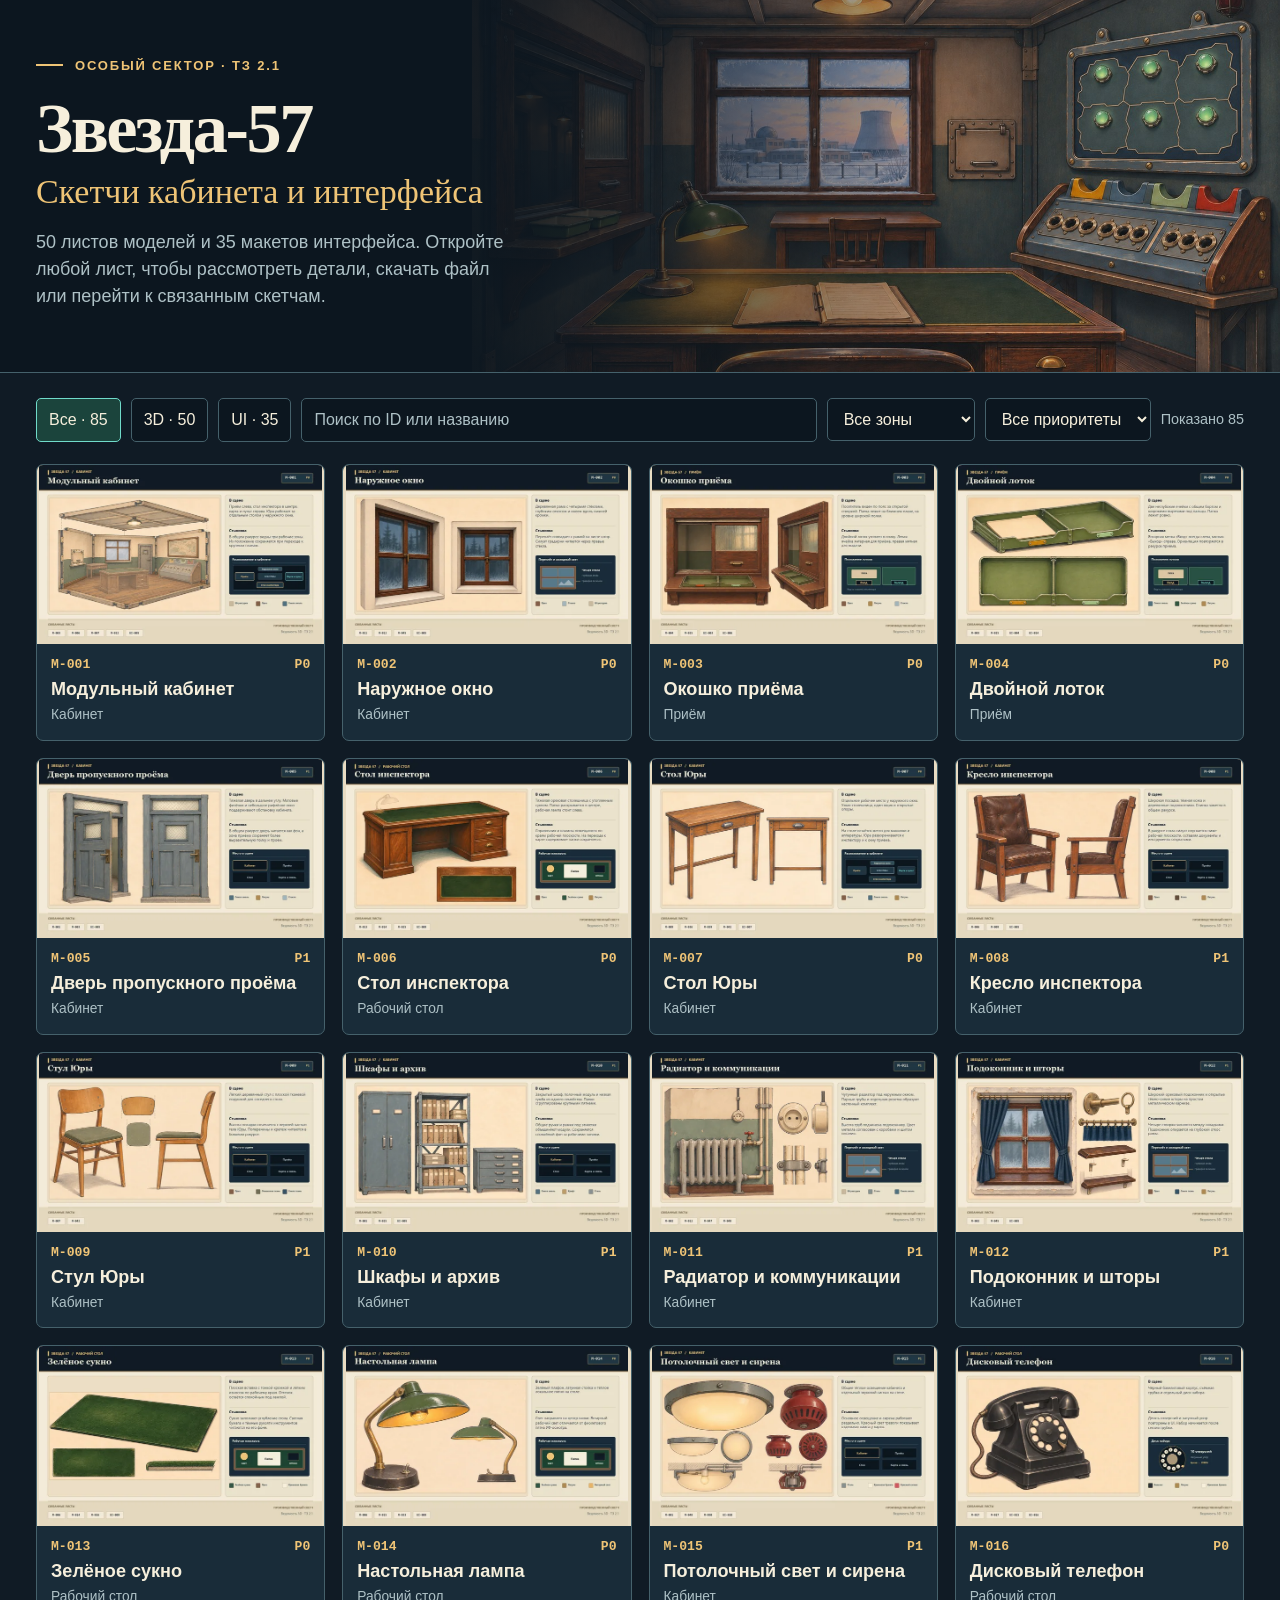
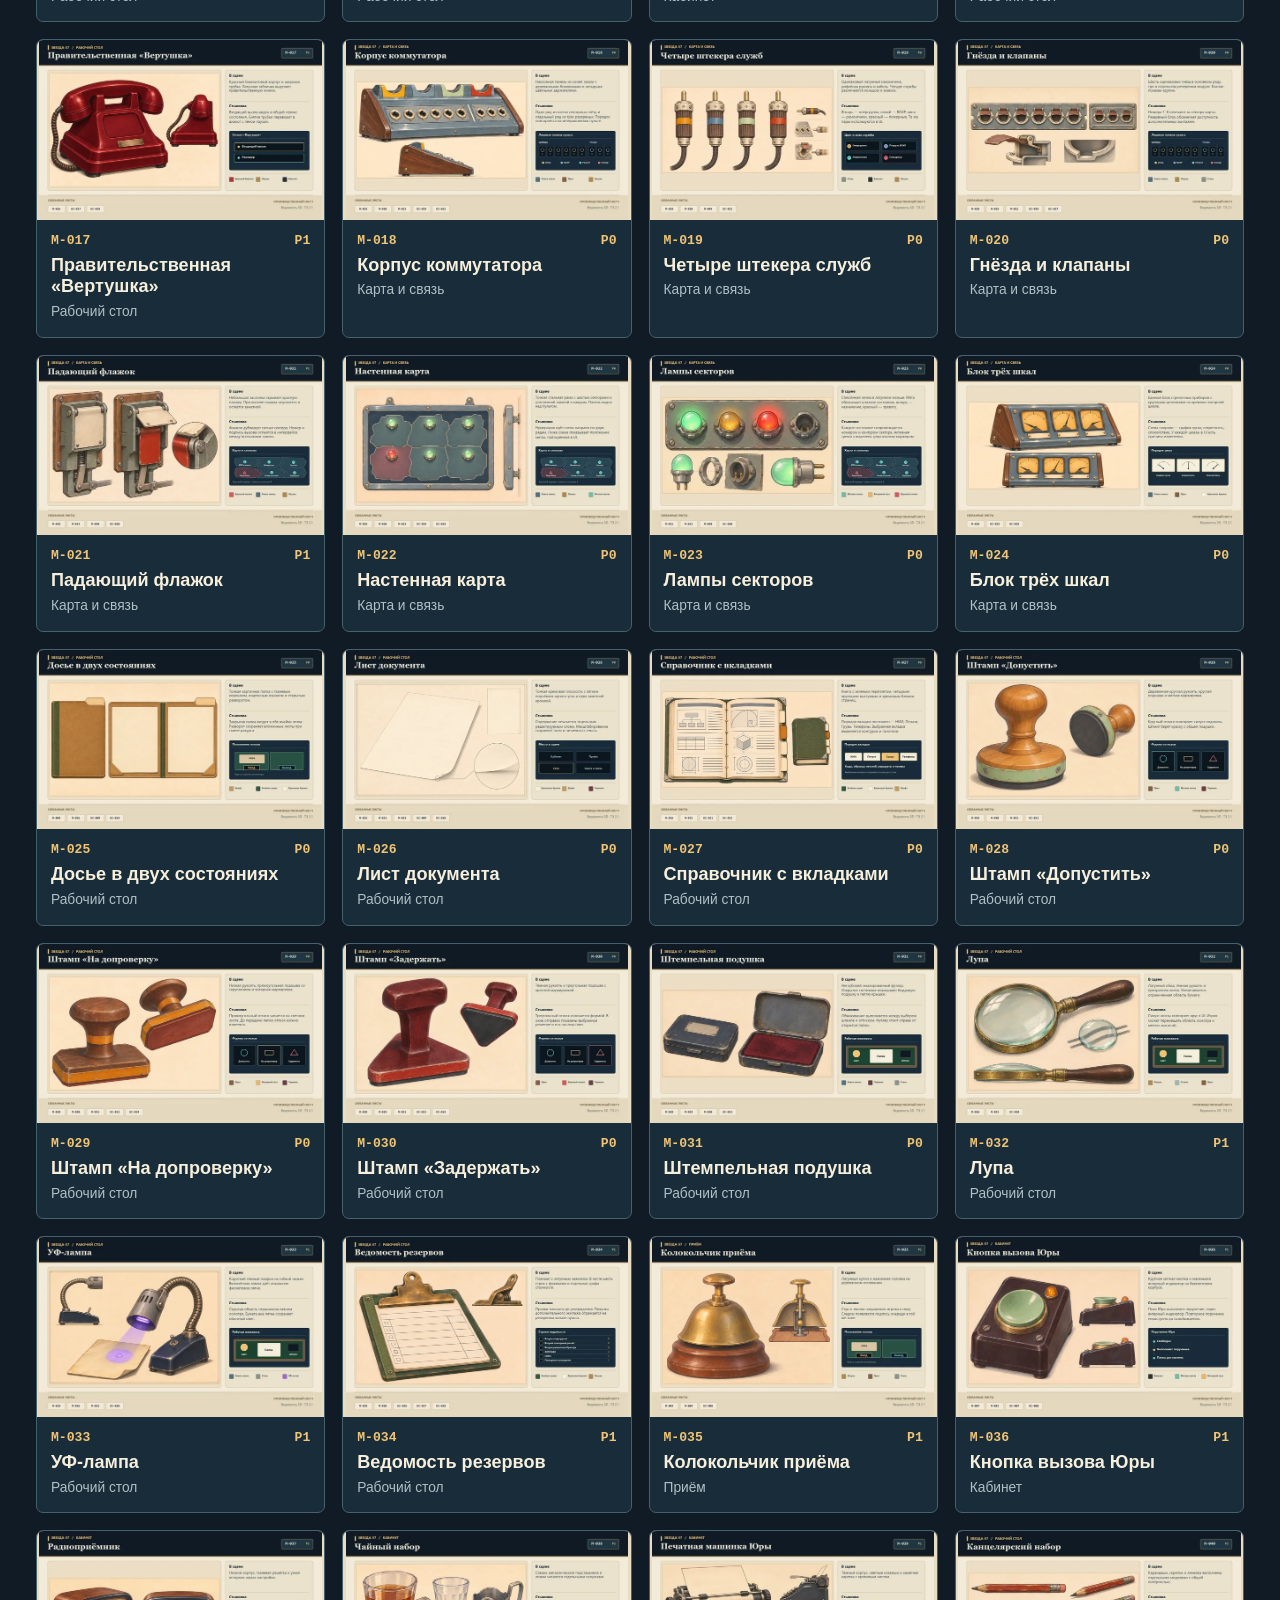
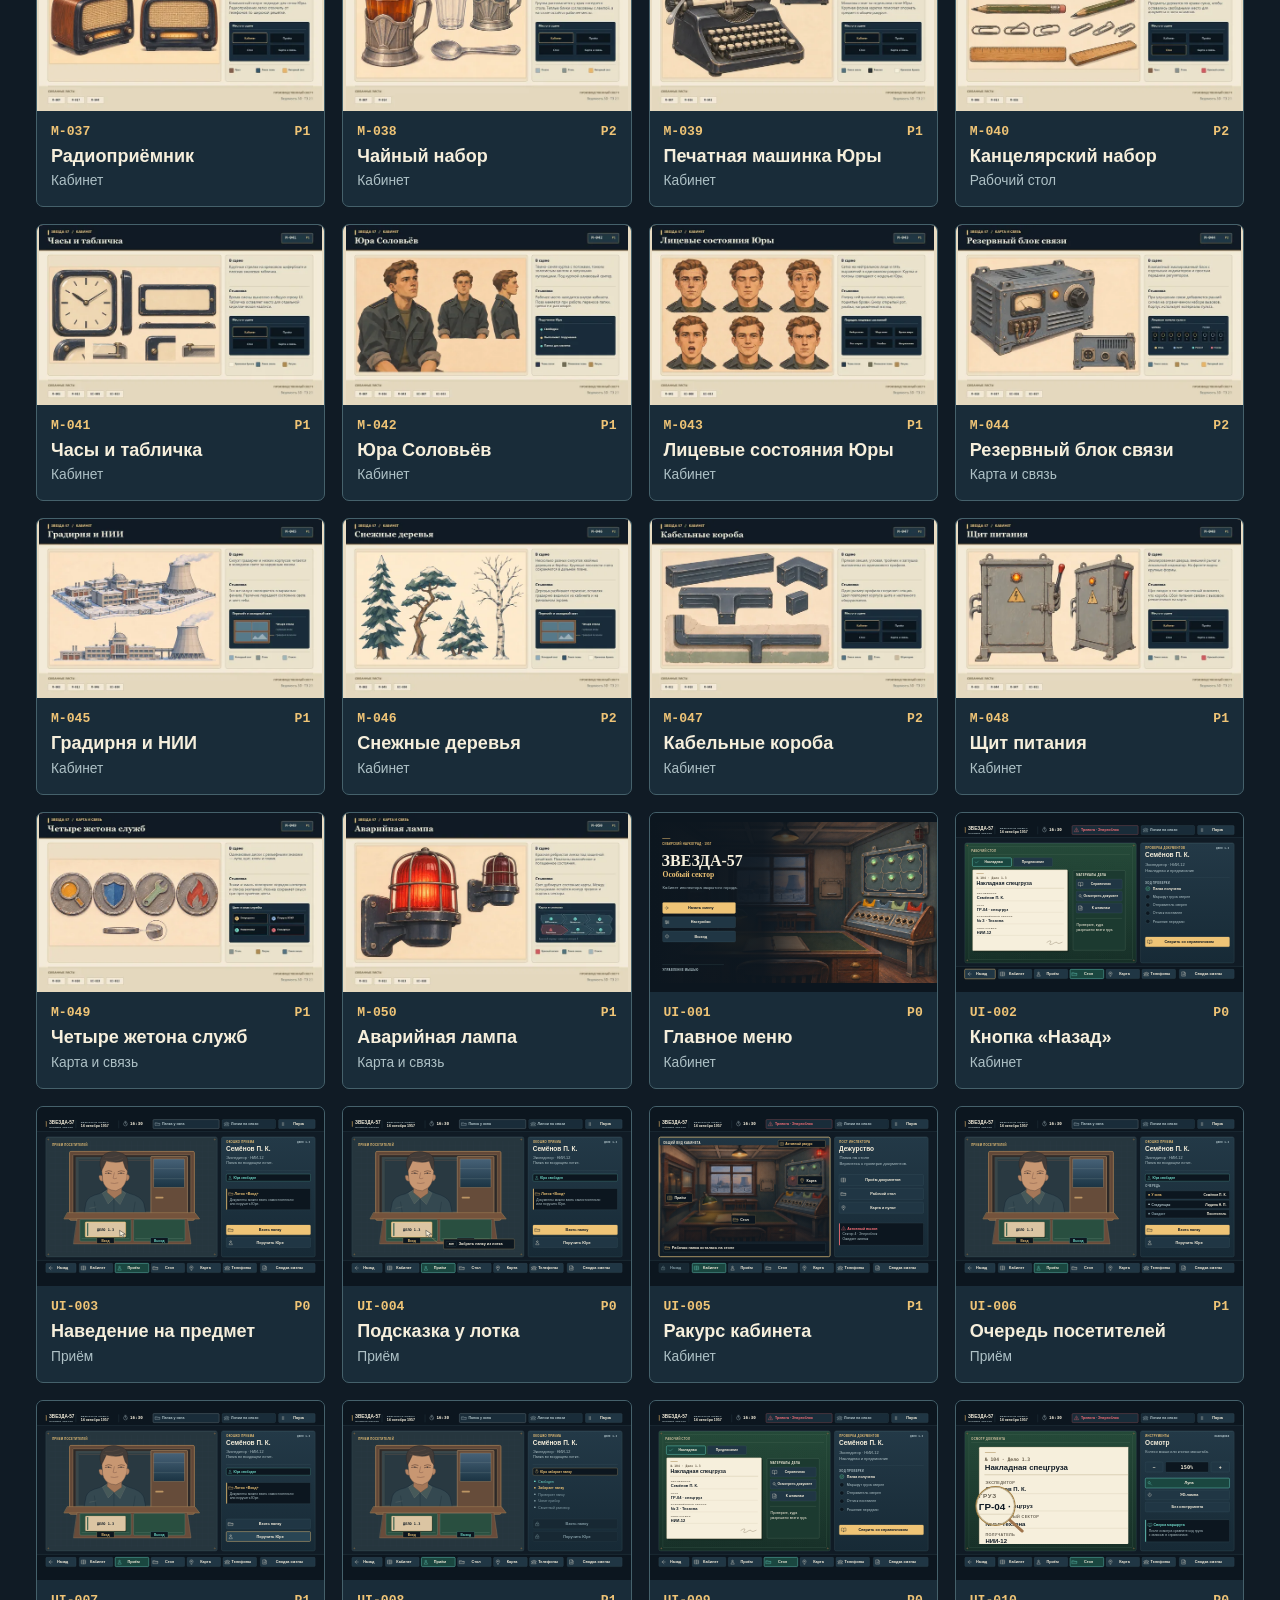
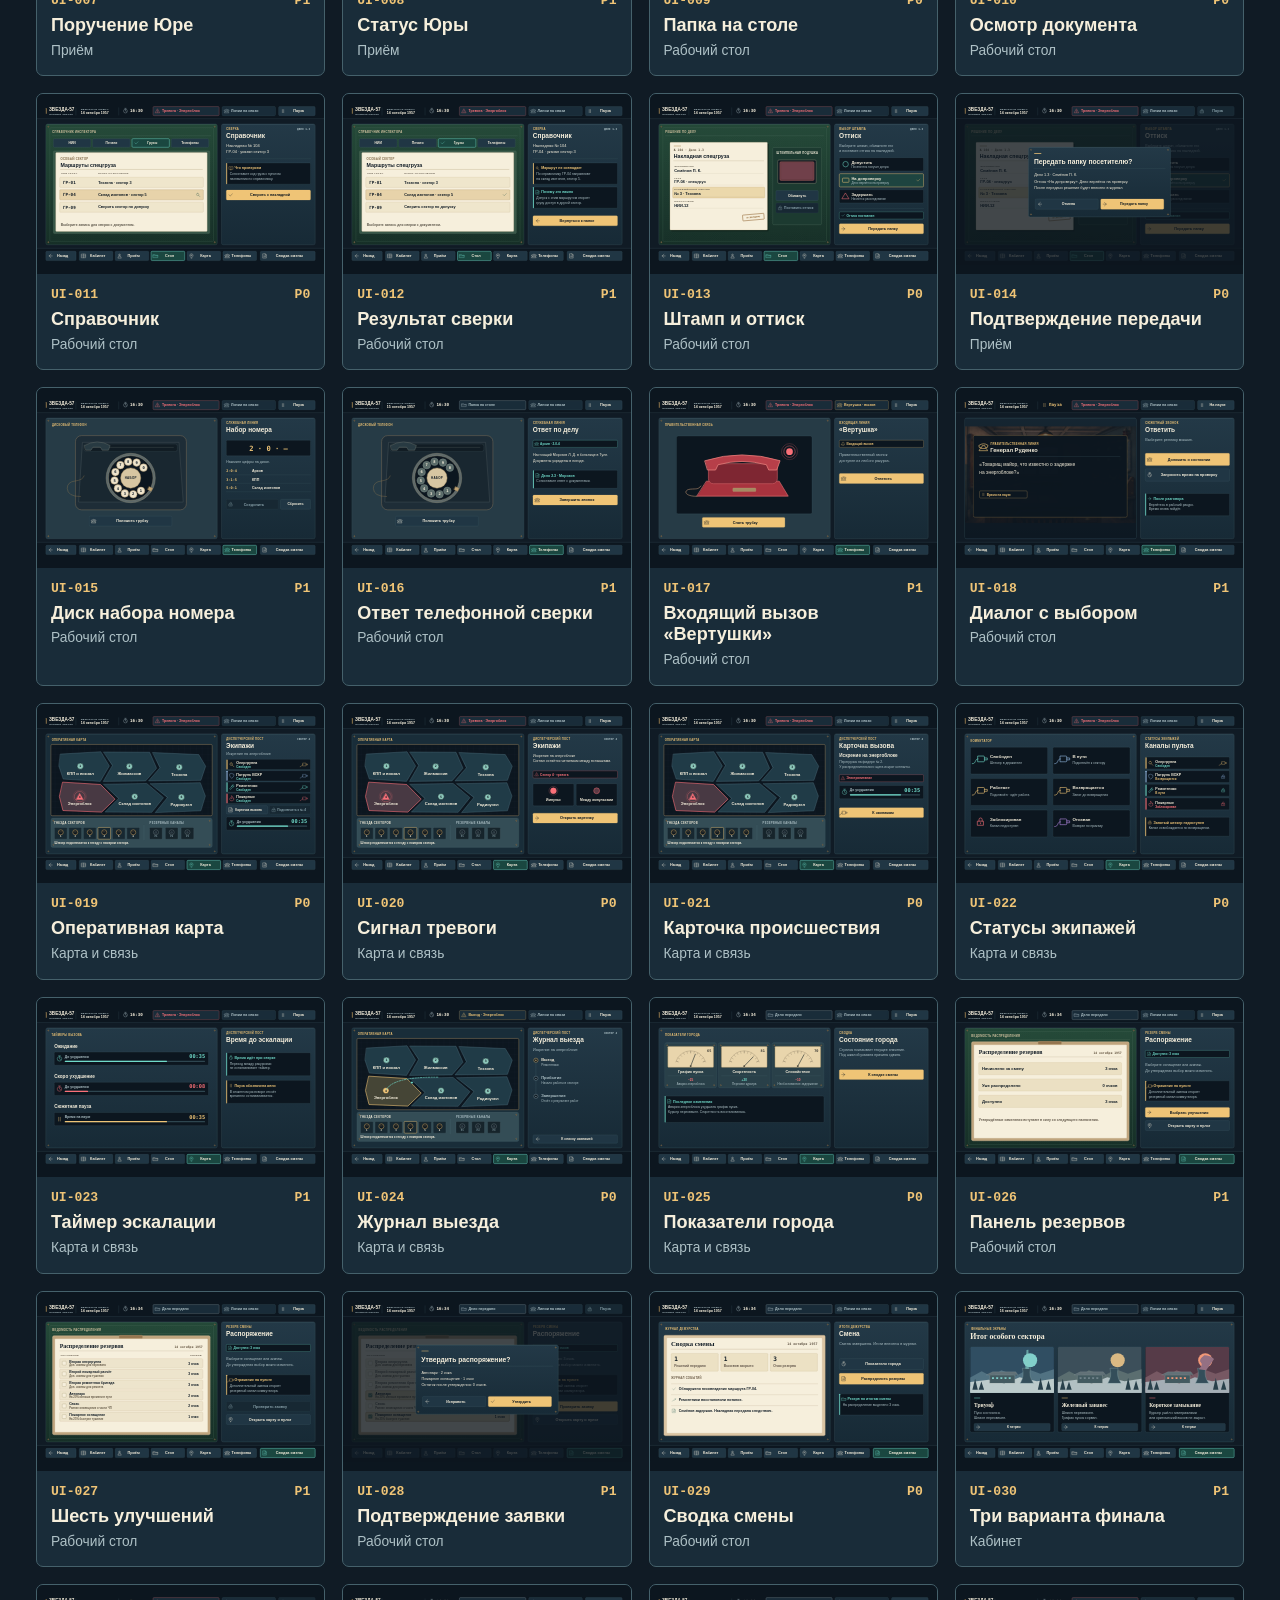
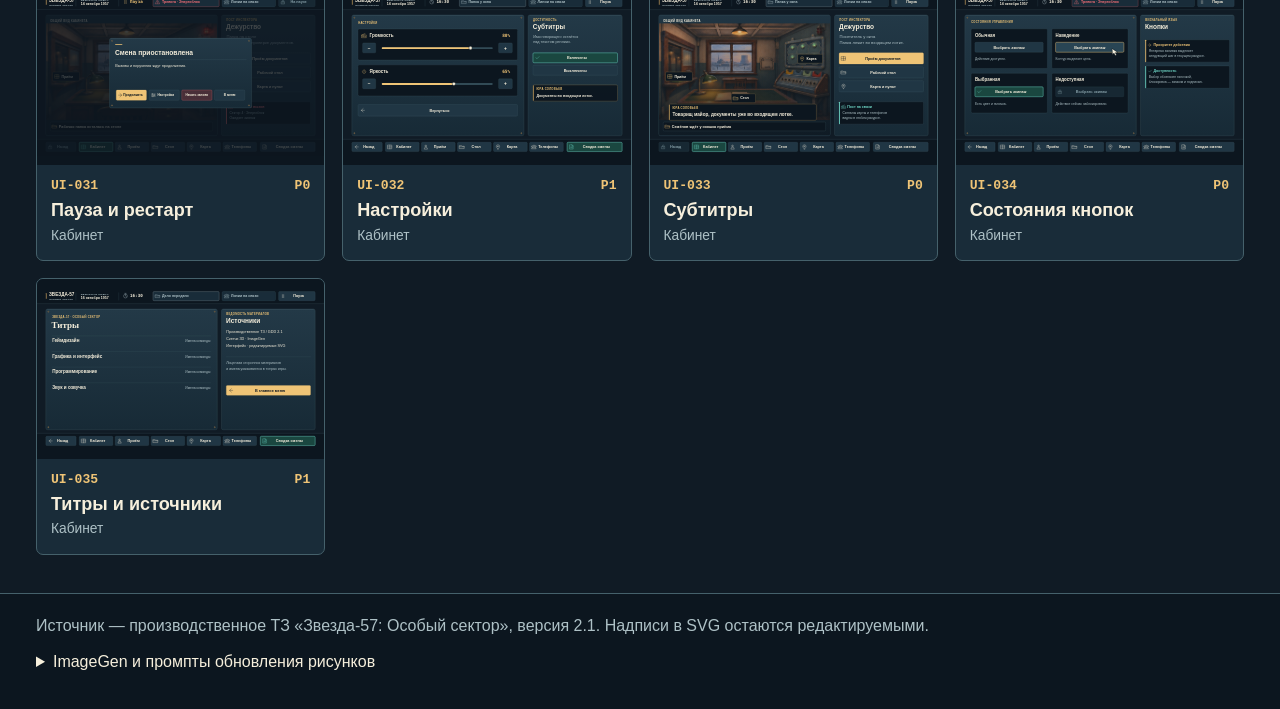
==== index.html @ 4571aae4 "123" ====
<!doctype html><html lang="ru"><head><meta charset="utf-8"><meta name="viewport" content="width=device-width, initial-scale=1">
<title>Звезда‑57 · Скетчи</title><style>
:root{color-scheme:dark;--bg:#101b25;--deep:#0c161f;--panel:#192c39;--raised:#203644;--edge:#45616b;--paper:#f6efdc;--gold:#efc476;--brass:#a88853;--muted:#aec1c6;--mint:#70dbca}
*{box-sizing:border-box}
body{margin:0;background:var(--bg);color:var(--paper);font:16px/1.5 "Segoe UI",Arial,sans-serif}
a{color:inherit} .shell{width:min(calc(100% - 72px),1456px);margin:auto}
.hero{position:relative;isolation:isolate;overflow:hidden;border-bottom:1px solid var(--edge);background:var(--deep)}
.hero::before{content:"";position:absolute;inset:0;z-index:-2;background:url("assets/cabinet.jpg") no-repeat right 48%/auto max(118%,455px)}
.hero::after{content:"";position:absolute;inset:0;z-index:-1;background:linear-gradient(90deg,#0c161f 7%,#0c161f 29%,#0c161fe6 42%,#0c161f32 77%,#0c161f22)}
.hero .shell{padding:56px 0 62px}
.eyebrow{color:var(--gold);font-weight:750;letter-spacing:.14em;text-transform:uppercase;font-size:13px;margin:0 0 16px}
.eyebrow::before{content:"";display:inline-block;background:var(--gold);width:27px;height:2px;vertical-align:middle;margin:0 12px 3px 0}
h1{margin:0;font:700 clamp(38px,5.5vw,74px)/1.03 Georgia,serif;letter-spacing:-.035em}
.subtitle{font-size:clamp(22px,3vw,34px);line-height:1.2;margin:8px 0 16px;color:var(--gold);font-family:Georgia,serif}
.lead{max-width:470px;margin:0;color:var(--muted);font-size:18px}
main{padding:25px 0 38px}
.toolbar{display:flex;gap:10px;align-items:center;flex-wrap:wrap;padding:0 0 22px}
.toolbar button, .toolbar select, .toolbar input,.btn{border:1px solid var(--edge);border-radius:5px;background:var(--deep);color:var(--paper);font:inherit;padding:9px 12px;min-height:43px}
.toolbar button,.btn{cursor:pointer;white-space:nowrap} .toolbar button[aria-pressed="true"]{background:#1b443c;border-color:var(--mint);color:var(--paper)}
.toolbar input{flex:1;min-width:min(100%,206px)} .toolbar input::placeholder{color:var(--muted)}
#count{margin-left:auto;color:var(--muted);font-size:.9rem;white-space:nowrap}
button:focus-visible,input:focus-visible,select:focus-visible,a:focus-visible,summary:focus-visible{outline:2px solid var(--gold);outline-offset:3px}
.grid{display:grid;grid-template-columns:repeat(auto-fill,minmax(min(100%,288px),1fr));gap:17px}
.card{background:var(--panel);border:1px solid var(--edge);border-radius:7px;overflow:hidden;min-width:0}
.card[hidden]{display:none}
.preview{display:block;background:#e8dcc3;overflow:hidden}
.card[data-kind="ui"] .preview{background:var(--deep)}
.preview img{display:block;width:100%;height:auto;aspect-ratio:1.6;object-fit:contain;transition:filter .16s ease}
.preview:hover img{filter:brightness(1.08)} .preview:focus-visible{outline-offset:-4px}
.caption{padding:13px 14px 14px} .meta{display:flex;justify-content:space-between;color:var(--gold);font:700 .82rem Consolas,monospace}
h2{margin:7px 0 4px;line-height:1.2;font-size:1.13rem} .caption p{margin:0;color:var(--muted);font-size:.86rem}
#empty{color:var(--muted);padding:25px 0}
dialog{max-width:min(94vw,1500px);width:max-content;max-height:94vh;background:var(--deep);color:var(--paper);border:1px solid var(--edge);border-radius:9px;padding:0;overflow:auto}
dialog::backdrop{background:#070d14dd}
.dialog-head{display:flex;justify-content:space-between;align-items:center;gap:18px;padding:11px 16px;border-bottom:1px solid var(--edge)}
#dlg-title{margin:0}
.dialog-body{display:grid;grid-template-columns:minmax(0,1fr) minmax(225px,302px);gap:19px;padding:16px}
.dialog-body img{display:block;width:auto;max-width:100%;max-height:76vh;object-fit:contain;border:1px solid var(--edge);border-radius:4px;background:var(--panel)}
.dialog-body h3{margin:18px 0 4px;color:var(--gold);font-size:1rem}.dialog-body h3:first-child{margin-top:0}
.dialog-body p{color:var(--muted);margin:0 0 11px}.related{display:flex;flex-wrap:wrap;gap:8px}
.related a{padding:4px 7px;border:1px solid var(--edge);border-radius:4px;text-decoration:none;font-family:Consolas,monospace}
.download{display:inline-block;color:var(--gold);margin-top:18px;font-weight:650}
footer{border-top:1px solid var(--edge);background:var(--deep);padding:20px 0 35px;color:var(--muted)}
footer p{margin:0 0 12px} details{max-width:1050px} summary{color:var(--paper);cursor:pointer} details li{margin:15px 0}
@media(max-width:790px){.shell{width:calc(100% - 32px)}.hero .shell{padding:39px 0 46px}.hero::after{background:linear-gradient(90deg,#0c161f 15%,#0c161fca 55%,#0c161f70)}
.dialog-body{grid-template-columns:1fr}.dialog-body img{max-height:62vh}}
@media(prefers-reduced-motion:reduce){.preview img{transition:none}}
</style></head><body>
<header class="hero"><div class="shell">
<p class="eyebrow">Особый сектор · ТЗ 2.1</p><h1>Звезда‑57</h1>
<p class="subtitle">Скетчи кабинета и интерфейса</p>
<p class="lead">50 листов моделей и 35 макетов интерфейса. Откройте любой лист, чтобы рассмотреть детали, скачать файл или перейти к связанным скетчам.</p>
</div></header>
<main class="shell"><div class="toolbar">
<button data-kind="all" aria-pressed="true">Все · 85</button><button data-kind="model" aria-pressed="false">3D · 50</button><button data-kind="ui" aria-pressed="false">UI · 35</button>
<input id="query" type="search" placeholder="Поиск по ID или названию" aria-label="Поиск по ID или названию">
<select id="zone" aria-label="Рабочая зона"><option value="">Все зоны</option><option value="room">Кабинет</option><option value="intake">Приём</option><option value="desk">Рабочий стол</option><option value="map">Карта и связь</option></select>
<select id="priority" aria-label="Приоритет"><option value="">Все приоритеты</option><option>P0</option><option>P1</option><option>P2</option></select>
<span id="count" role="status"></span></div>
<div class="grid"><article class="card" data-kind="model" data-zone="room" data-priority="P0" data-search="M-001 Модульный кабинет Комната: стены/пол/потолок"><a class="preview" href="3D/M-001.png" data-open="M-001" aria-label="Открыть M-001 Модульный кабинет"><img src="assets/previews/M-001.webp" alt="Модульный кабинет" width="450" height="285" loading="eager" decoding="async"></a><div class="caption"><div class="meta"><span>M-001</span><span>P0</span></div><h2>Модульный кабинет</h2><p>Кабинет</p></div></article><article class="card" data-kind="model" data-zone="room" data-priority="P0" data-search="M-002 Наружное окно Оконная рама + стекло + откос"><a class="preview" href="3D/M-002.png" data-open="M-002" aria-label="Открыть M-002 Наружное окно"><img src="assets/previews/M-002.webp" alt="Наружное окно" width="450" height="285" loading="eager" decoding="async"></a><div class="caption"><div class="meta"><span>M-002</span><span>P0</span></div><h2>Наружное окно</h2><p>Кабинет</p></div></article><article class="card" data-kind="model" data-zone="intake" data-priority="P0" data-search="M-003 Окошко приёма Окошко приёма с рамой"><a class="preview" href="3D/M-003.png" data-open="M-003" aria-label="Открыть M-003 Окошко приёма"><img src="assets/previews/M-003.webp" alt="Окошко приёма" width="450" height="285" loading="eager" decoding="async"></a><div class="caption"><div class="meta"><span>M-003</span><span>P0</span></div><h2>Окошко приёма</h2><p>Приём</p></div></article><article class="card" data-kind="model" data-zone="intake" data-priority="P0" data-search="M-004 Двойной лоток Двойной лоток: вход/выход"><a class="preview" href="3D/M-004.png" data-open="M-004" aria-label="Открыть M-004 Двойной лоток"><img src="assets/previews/M-004.webp" alt="Двойной лоток" width="450" height="285" loading="eager" decoding="async"></a><div class="caption"><div class="meta"><span>M-004</span><span>P0</span></div><h2>Двойной лоток</h2><p>Приём</p></div></article><article class="card" data-kind="model" data-zone="room" data-priority="P1" data-search="M-005 Дверь пропускного проёма Дверь/пропускной проём"><a class="preview" href="3D/M-005.png" data-open="M-005" aria-label="Открыть M-005 Дверь пропускного проёма"><img src="assets/previews/M-005.webp" alt="Дверь пропускного проёма" width="450" height="285" loading="eager" decoding="async"></a><div class="caption"><div class="meta"><span>M-005</span><span>P1</span></div><h2>Дверь пропускного проёма</h2><p>Кабинет</p></div></article><article class="card" data-kind="model" data-zone="desk" data-priority="P0" data-search="M-006 Стол инспектора Массивный основной стол"><a class="preview" href="3D/M-006.png" data-open="M-006" aria-label="Открыть M-006 Стол инспектора"><img src="assets/previews/M-006.webp" alt="Стол инспектора" width="450" height="285" loading="eager" decoding="async"></a><div class="caption"><div class="meta"><span>M-006</span><span>P0</span></div><h2>Стол инспектора</h2><p>Рабочий стол</p></div></article><article class="card" data-kind="model" data-zone="room" data-priority="P0" data-search="M-007 Стол Юры Соседний стол Юры"><a class="preview" href="3D/M-007.png" data-open="M-007" aria-label="Открыть M-007 Стол Юры"><img src="assets/previews/M-007.webp" alt="Стол Юры" width="450" height="285" loading="eager" decoding="async"></a><div class="caption"><div class="meta"><span>M-007</span><span>P0</span></div><h2>Стол Юры</h2><p>Кабинет</p></div></article><article class="card" data-kind="model" data-zone="room" data-priority="P1" data-search="M-008 Кресло инспектора Кресло инспектора"><a class="preview" href="3D/M-008.png" data-open="M-008" aria-label="Открыть M-008 Кресло инспектора"><img src="assets/previews/M-008.webp" alt="Кресло инспектора" width="450" height="285" loading="eager" decoding="async"></a><div class="caption"><div class="meta"><span>M-008</span><span>P1</span></div><h2>Кресло инспектора</h2><p>Кабинет</p></div></article><article class="card" data-kind="model" data-zone="room" data-priority="P1" data-search="M-009 Стул Юры Стул Юры"><a class="preview" href="3D/M-009.png" data-open="M-009" aria-label="Открыть M-009 Стул Юры"><img src="assets/previews/M-009.webp" alt="Стул Юры" width="450" height="285" loading="lazy" decoding="async"></a><div class="caption"><div class="meta"><span>M-009</span><span>P1</span></div><h2>Стул Юры</h2><p>Кабинет</p></div></article><article class="card" data-kind="model" data-zone="room" data-priority="P1" data-search="M-010 Шкафы и архив Шкафы/стеллажи/архив"><a class="preview" href="3D/M-010.png" data-open="M-010" aria-label="Открыть M-010 Шкафы и архив"><img src="assets/previews/M-010.webp" alt="Шкафы и архив" width="450" height="285" loading="lazy" decoding="async"></a><div class="caption"><div class="meta"><span>M-010</span><span>P1</span></div><h2>Шкафы и архив</h2><p>Кабинет</p></div></article><article class="card" data-kind="model" data-zone="room" data-priority="P1" data-search="M-011 Радиатор и коммуникации Радиатор/трубы/розетки"><a class="preview" href="3D/M-011.png" data-open="M-011" aria-label="Открыть M-011 Радиатор и коммуникации"><img src="assets/previews/M-011.webp" alt="Радиатор и коммуникации" width="450" height="285" loading="lazy" decoding="async"></a><div class="caption"><div class="meta"><span>M-011</span><span>P1</span></div><h2>Радиатор и коммуникации</h2><p>Кабинет</p></div></article><article class="card" data-kind="model" data-zone="room" data-priority="P1" data-search="M-012 Подоконник и шторы Подоконник/шторы"><a class="preview" href="3D/M-012.png" data-open="M-012" aria-label="Открыть M-012 Подоконник и шторы"><img src="assets/previews/M-012.webp" alt="Подоконник и шторы" width="450" height="285" loading="lazy" decoding="async"></a><div class="caption"><div class="meta"><span>M-012</span><span>P1</span></div><h2>Подоконник и шторы</h2><p>Кабинет</p></div></article><article class="card" data-kind="model" data-zone="desk" data-priority="P0" data-search="M-013 Зелёное сукно Зелёное сукно (геометрия)"><a class="preview" href="3D/M-013.png" data-open="M-013" aria-label="Открыть M-013 Зелёное сукно"><img src="assets/previews/M-013.webp" alt="Зелёное сукно" width="450" height="285" loading="lazy" decoding="async"></a><div class="caption"><div class="meta"><span>M-013</span><span>P0</span></div><h2>Зелёное сукно</h2><p>Рабочий стол</p></div></article><article class="card" data-kind="model" data-zone="desk" data-priority="P0" data-search="M-014 Настольная лампа Настольная лампа"><a class="preview" href="3D/M-014.png" data-open="M-014" aria-label="Открыть M-014 Настольная лампа"><img src="assets/previews/M-014.webp" alt="Настольная лампа" width="450" height="285" loading="lazy" decoding="async"></a><div class="caption"><div class="meta"><span>M-014</span><span>P0</span></div><h2>Настольная лампа</h2><p>Рабочий стол</p></div></article><article class="card" data-kind="model" data-zone="room" data-priority="P1" data-search="M-015 Потолочный свет и сирена Потолочный светильник/сирена"><a class="preview" href="3D/M-015.png" data-open="M-015" aria-label="Открыть M-015 Потолочный свет и сирена"><img src="assets/previews/M-015.webp" alt="Потолочный свет и сирена" width="450" height="285" loading="lazy" decoding="async"></a><div class="caption"><div class="meta"><span>M-015</span><span>P1</span></div><h2>Потолочный свет и сирена</h2><p>Кабинет</p></div></article><article class="card" data-kind="model" data-zone="desk" data-priority="P0" data-search="M-016 Дисковый телефон Чёрный дисковый телефон"><a class="preview" href="3D/M-016.png" data-open="M-016" aria-label="Открыть M-016 Дисковый телефон"><img src="assets/previews/M-016.webp" alt="Дисковый телефон" width="450" height="285" loading="lazy" decoding="async"></a><div class="caption"><div class="meta"><span>M-016</span><span>P0</span></div><h2>Дисковый телефон</h2><p>Рабочий стол</p></div></article><article class="card" data-kind="model" data-zone="desk" data-priority="P1" data-search="M-017 Правительственная «Вертушка» Красная «Вертушка»"><a class="preview" href="3D/M-017.png" data-open="M-017" aria-label="Открыть M-017 Правительственная «Вертушка»"><img src="assets/previews/M-017.webp" alt="Правительственная «Вертушка»" width="450" height="285" loading="lazy" decoding="async"></a><div class="caption"><div class="meta"><span>M-017</span><span>P1</span></div><h2>Правительственная «Вертушка»</h2><p>Рабочий стол</p></div></article><article class="card" data-kind="model" data-zone="map" data-priority="P0" data-search="M-018 Корпус коммутатора Штекерный коммутатор — основание"><a class="preview" href="3D/M-018.png" data-open="M-018" aria-label="Открыть M-018 Корпус коммутатора"><img src="assets/previews/M-018.webp" alt="Корпус коммутатора" width="450" height="285" loading="lazy" decoding="async"></a><div class="caption"><div class="meta"><span>M-018</span><span>P0</span></div><h2>Корпус коммутатора</h2><p>Карта и связь</p></div></article><article class="card" data-kind="model" data-zone="map" data-priority="P0" data-search="M-019 Четыре штекера служб Штекер + кабель + наконечник"><a class="preview" href="3D/M-019.png" data-open="M-019" aria-label="Открыть M-019 Четыре штекера служб"><img src="assets/previews/M-019.webp" alt="Четыре штекера служб" width="450" height="285" loading="lazy" decoding="async"></a><div class="caption"><div class="meta"><span>M-019</span><span>P0</span></div><h2>Четыре штекера служб</h2><p>Карта и связь</p></div></article><article class="card" data-kind="model" data-zone="map" data-priority="P0" data-search="M-020 Гнёзда и клапаны Гнёзда коммутатора/клапаны"><a class="preview" href="3D/M-020.png" data-open="M-020" aria-label="Открыть M-020 Гнёзда и клапаны"><img src="assets/previews/M-020.webp" alt="Гнёзда и клапаны" width="450" height="285" loading="lazy" decoding="async"></a><div class="caption"><div class="meta"><span>M-020</span><span>P0</span></div><h2>Гнёзда и клапаны</h2><p>Карта и связь</p></div></article><article class="card" data-kind="model" data-zone="map" data-priority="P1" data-search="M-021 Падающий флажок Падающий флажок сигнала"><a class="preview" href="3D/M-021.png" data-open="M-021" aria-label="Открыть M-021 Падающий флажок"><img src="assets/previews/M-021.webp" alt="Падающий флажок" width="450" height="285" loading="lazy" decoding="async"></a><div class="caption"><div class="meta"><span>M-021</span><span>P1</span></div><h2>Падающий флажок</h2><p>Карта и связь</p></div></article><article class="card" data-kind="model" data-zone="map" data-priority="P0" data-search="M-022 Настенная карта Настенная оперативная карта/рама"><a class="preview" href="3D/M-022.png" data-open="M-022" aria-label="Открыть M-022 Настенная карта"><img src="assets/previews/M-022.webp" alt="Настенная карта" width="450" height="285" loading="lazy" decoding="async"></a><div class="caption"><div class="meta"><span>M-022</span><span>P0</span></div><h2>Настенная карта</h2><p>Карта и связь</p></div></article><article class="card" data-kind="model" data-zone="map" data-priority="P0" data-search="M-023 Лампы секторов Лампы/индикаторы секторов"><a class="preview" href="3D/M-023.png" data-open="M-023" aria-label="Открыть M-023 Лампы секторов"><img src="assets/previews/M-023.webp" alt="Лампы секторов" width="450" height="285" loading="lazy" decoding="async"></a><div class="caption"><div class="meta"><span>M-023</span><span>P0</span></div><h2>Лампы секторов</h2><p>Карта и связь</p></div></article><article class="card" data-kind="model" data-zone="map" data-priority="P0" data-search="M-024 Блок трёх шкал Блок трёх стрелочных шкал"><a class="preview" href="3D/M-024.png" data-open="M-024" aria-label="Открыть M-024 Блок трёх шкал"><img src="assets/previews/M-024.webp" alt="Блок трёх шкал" width="450" height="285" loading="lazy" decoding="async"></a><div class="caption"><div class="meta"><span>M-024</span><span>P0</span></div><h2>Блок трёх шкал</h2><p>Карта и связь</p></div></article><article class="card" data-kind="model" data-zone="desk" data-priority="P0" data-search="M-025 Досье в двух состояниях Папка закрытая/открытая"><a class="preview" href="3D/M-025.png" data-open="M-025" aria-label="Открыть M-025 Досье в двух состояниях"><img src="assets/previews/M-025.webp" alt="Досье в двух состояниях" width="450" height="285" loading="lazy" decoding="async"></a><div class="caption"><div class="meta"><span>M-025</span><span>P0</span></div><h2>Досье в двух состояниях</h2><p>Рабочий стол</p></div></article><article class="card" data-kind="model" data-zone="desk" data-priority="P0" data-search="M-026 Лист документа Лист бумаги (плоскость + толщина)"><a class="preview" href="3D/M-026.png" data-open="M-026" aria-label="Открыть M-026 Лист документа"><img src="assets/previews/M-026.webp" alt="Лист документа" width="450" height="285" loading="lazy" decoding="async"></a><div class="caption"><div class="meta"><span>M-026</span><span>P0</span></div><h2>Лист документа</h2><p>Рабочий стол</p></div></article><article class="card" data-kind="model" data-zone="desk" data-priority="P0" data-search="M-027 Справочник с вкладками Справочник (книга + страницы)"><a class="preview" href="3D/M-027.png" data-open="M-027" aria-label="Открыть M-027 Справочник с вкладками"><img src="assets/previews/M-027.webp" alt="Справочник с вкладками" width="450" height="285" loading="lazy" decoding="async"></a><div class="caption"><div class="meta"><span>M-027</span><span>P0</span></div><h2>Справочник с вкладками</h2><p>Рабочий стол</p></div></article><article class="card" data-kind="model" data-zone="desk" data-priority="P0" data-search="M-028 Штамп «Допустить» Штамп «Допустить»"><a class="preview" href="3D/M-028.png" data-open="M-028" aria-label="Открыть M-028 Штамп «Допустить»"><img src="assets/previews/M-028.webp" alt="Штамп «Допустить»" width="450" height="285" loading="lazy" decoding="async"></a><div class="caption"><div class="meta"><span>M-028</span><span>P0</span></div><h2>Штамп «Допустить»</h2><p>Рабочий стол</p></div></article><article class="card" data-kind="model" data-zone="desk" data-priority="P0" data-search="M-029 Штамп «На допроверку» Штамп «Допроверка»"><a class="preview" href="3D/M-029.png" data-open="M-029" aria-label="Открыть M-029 Штамп «На допроверку»"><img src="assets/previews/M-029.webp" alt="Штамп «На допроверку»" width="450" height="285" loading="lazy" decoding="async"></a><div class="caption"><div class="meta"><span>M-029</span><span>P0</span></div><h2>Штамп «На допроверку»</h2><p>Рабочий стол</p></div></article><article class="card" data-kind="model" data-zone="desk" data-priority="P0" data-search="M-030 Штамп «Задержать» Штамп «Задержать»"><a class="preview" href="3D/M-030.png" data-open="M-030" aria-label="Открыть M-030 Штамп «Задержать»"><img src="assets/previews/M-030.webp" alt="Штамп «Задержать»" width="450" height="285" loading="lazy" decoding="async"></a><div class="caption"><div class="meta"><span>M-030</span><span>P0</span></div><h2>Штамп «Задержать»</h2><p>Рабочий стол</p></div></article><article class="card" data-kind="model" data-zone="desk" data-priority="P0" data-search="M-031 Штемпельная подушка Штемпельная подушка"><a class="preview" href="3D/M-031.png" data-open="M-031" aria-label="Открыть M-031 Штемпельная подушка"><img src="assets/previews/M-031.webp" alt="Штемпельная подушка" width="450" height="285" loading="lazy" decoding="async"></a><div class="caption"><div class="meta"><span>M-031</span><span>P0</span></div><h2>Штемпельная подушка</h2><p>Рабочий стол</p></div></article><article class="card" data-kind="model" data-zone="desk" data-priority="P1" data-search="M-032 Лупа Лупа с ручкой"><a class="preview" href="3D/M-032.png" data-open="M-032" aria-label="Открыть M-032 Лупа"><img src="assets/previews/M-032.webp" alt="Лупа" width="450" height="285" loading="lazy" decoding="async"></a><div class="caption"><div class="meta"><span>M-032</span><span>P1</span></div><h2>Лупа</h2><p>Рабочий стол</p></div></article><article class="card" data-kind="model" data-zone="desk" data-priority="P1" data-search="M-033 УФ-лампа УФ-лампа на гибкой ножке"><a class="preview" href="3D/M-033.png" data-open="M-033" aria-label="Открыть M-033 УФ-лампа"><img src="assets/previews/M-033.webp" alt="УФ-лампа" width="450" height="285" loading="lazy" decoding="async"></a><div class="caption"><div class="meta"><span>M-033</span><span>P1</span></div><h2>УФ-лампа</h2><p>Рабочий стол</p></div></article><article class="card" data-kind="model" data-zone="desk" data-priority="P1" data-search="M-034 Ведомость резервов Ведомость резервов / планшет"><a class="preview" href="3D/M-034.png" data-open="M-034" aria-label="Открыть M-034 Ведомость резервов"><img src="assets/previews/M-034.webp" alt="Ведомость резервов" width="450" height="285" loading="lazy" decoding="async"></a><div class="caption"><div class="meta"><span>M-034</span><span>P1</span></div><h2>Ведомость резервов</h2><p>Рабочий стол</p></div></article><article class="card" data-kind="model" data-zone="intake" data-priority="P1" data-search="M-035 Колокольчик приёма Деревянный звонок/колокольчик"><a class="preview" href="3D/M-035.png" data-open="M-035" aria-label="Открыть M-035 Колокольчик приёма"><img src="assets/previews/M-035.webp" alt="Колокольчик приёма" width="450" height="285" loading="lazy" decoding="async"></a><div class="caption"><div class="meta"><span>M-035</span><span>P1</span></div><h2>Колокольчик приёма</h2><p>Приём</p></div></article><article class="card" data-kind="model" data-zone="room" data-priority="P1" data-search="M-036 Кнопка вызова Юры Сигнальная кнопка Юры"><a class="preview" href="3D/M-036.png" data-open="M-036" aria-label="Открыть M-036 Кнопка вызова Юры"><img src="assets/previews/M-036.webp" alt="Кнопка вызова Юры" width="450" height="285" loading="lazy" decoding="async"></a><div class="caption"><div class="meta"><span>M-036</span><span>P1</span></div><h2>Кнопка вызова Юры</h2><p>Кабинет</p></div></article><article class="card" data-kind="model" data-zone="room" data-priority="P1" data-search="M-037 Радиоприёмник Небольшой радиоприёмник"><a class="preview" href="3D/M-037.png" data-open="M-037" aria-label="Открыть M-037 Радиоприёмник"><img src="assets/previews/M-037.webp" alt="Радиоприёмник" width="450" height="285" loading="lazy" decoding="async"></a><div class="caption"><div class="meta"><span>M-037</span><span>P1</span></div><h2>Радиоприёмник</h2><p>Кабинет</p></div></article><article class="card" data-kind="model" data-zone="room" data-priority="P2" data-search="M-038 Чайный набор Чай/подстаканник/ложка"><a class="preview" href="3D/M-038.png" data-open="M-038" aria-label="Открыть M-038 Чайный набор"><img src="assets/previews/M-038.webp" alt="Чайный набор" width="450" height="285" loading="lazy" decoding="async"></a><div class="caption"><div class="meta"><span>M-038</span><span>P2</span></div><h2>Чайный набор</h2><p>Кабинет</p></div></article><article class="card" data-kind="model" data-zone="room" data-priority="P1" data-search="M-039 Печатная машинка Юры Печатная машинка Юры"><a class="preview" href="3D/M-039.png" data-open="M-039" aria-label="Открыть M-039 Печатная машинка Юры"><img src="assets/previews/M-039.webp" alt="Печатная машинка Юры" width="450" height="285" loading="lazy" decoding="async"></a><div class="caption"><div class="meta"><span>M-039</span><span>P1</span></div><h2>Печатная машинка Юры</h2><p>Кабинет</p></div></article><article class="card" data-kind="model" data-zone="desk" data-priority="P2" data-search="M-040 Канцелярский набор Карандаши/скрепки/линейка"><a class="preview" href="3D/M-040.png" data-open="M-040" aria-label="Открыть M-040 Канцелярский набор"><img src="assets/previews/M-040.webp" alt="Канцелярский набор" width="450" height="285" loading="lazy" decoding="async"></a><div class="caption"><div class="meta"><span>M-040</span><span>P2</span></div><h2>Канцелярский набор</h2><p>Рабочий стол</p></div></article><article class="card" data-kind="model" data-zone="room" data-priority="P1" data-search="M-041 Часы и табличка Настенная табличка/часы"><a class="preview" href="3D/M-041.png" data-open="M-041" aria-label="Открыть M-041 Часы и табличка"><img src="assets/previews/M-041.webp" alt="Часы и табличка" width="450" height="285" loading="lazy" decoding="async"></a><div class="caption"><div class="meta"><span>M-041</span><span>P1</span></div><h2>Часы и табличка</h2><p>Кабинет</p></div></article><article class="card" data-kind="model" data-zone="room" data-priority="P1" data-search="M-042 Юра Соловьёв Юра: стилизованная 3D-модель"><a class="preview" href="3D/M-042.png" data-open="M-042" aria-label="Открыть M-042 Юра Соловьёв"><img src="assets/previews/M-042.webp" alt="Юра Соловьёв" width="450" height="285" loading="lazy" decoding="async"></a><div class="caption"><div class="meta"><span>M-042</span><span>P1</span></div><h2>Юра Соловьёв</h2><p>Кабинет</p></div></article><article class="card" data-kind="model" data-zone="room" data-priority="P1" data-search="M-043 Лицевые состояния Юры Риг/лицевые blendshapes Юры"><a class="preview" href="3D/M-043.png" data-open="M-043" aria-label="Открыть M-043 Лицевые состояния Юры"><img src="assets/previews/M-043.webp" alt="Лицевые состояния Юры" width="450" height="285" loading="lazy" decoding="async"></a><div class="caption"><div class="meta"><span>M-043</span><span>P1</span></div><h2>Лицевые состояния Юры</h2><p>Кабинет</p></div></article><article class="card" data-kind="model" data-zone="map" data-priority="P2" data-search="M-044 Резервный блок связи Резервный блок радиосвязи"><a class="preview" href="3D/M-044.png" data-open="M-044" aria-label="Открыть M-044 Резервный блок связи"><img src="assets/previews/M-044.webp" alt="Резервный блок связи" width="450" height="285" loading="lazy" decoding="async"></a><div class="caption"><div class="meta"><span>M-044</span><span>P2</span></div><h2>Резервный блок связи</h2><p>Карта и связь</p></div></article><article class="card" data-kind="model" data-zone="room" data-priority="P1" data-search="M-045 Градирня и НИИ Фоновая градирня/НИИ за окном"><a class="preview" href="3D/M-045.png" data-open="M-045" aria-label="Открыть M-045 Градирня и НИИ"><img src="assets/previews/M-045.webp" alt="Градирня и НИИ" width="450" height="285" loading="lazy" decoding="async"></a><div class="caption"><div class="meta"><span>M-045</span><span>P1</span></div><h2>Градирня и НИИ</h2><p>Кабинет</p></div></article><article class="card" data-kind="model" data-zone="room" data-priority="P2" data-search="M-046 Снежные деревья Снежные деревья / силуэты"><a class="preview" href="3D/M-046.png" data-open="M-046" aria-label="Открыть M-046 Снежные деревья"><img src="assets/previews/M-046.webp" alt="Снежные деревья" width="450" height="285" loading="lazy" decoding="async"></a><div class="caption"><div class="meta"><span>M-046</span><span>P2</span></div><h2>Снежные деревья</h2><p>Кабинет</p></div></article><article class="card" data-kind="model" data-zone="room" data-priority="P2" data-search="M-047 Кабельные короба Декоративные кабельные короба"><a class="preview" href="3D/M-047.png" data-open="M-047" aria-label="Открыть M-047 Кабельные короба"><img src="assets/previews/M-047.webp" alt="Кабельные короба" width="450" height="285" loading="lazy" decoding="async"></a><div class="caption"><div class="meta"><span>M-047</span><span>P2</span></div><h2>Кабельные короба</h2><p>Кабинет</p></div></article><article class="card" data-kind="model" data-zone="room" data-priority="P1" data-search="M-048 Щит питания Щит питания/рубильник"><a class="preview" href="3D/M-048.png" data-open="M-048" aria-label="Открыть M-048 Щит питания"><img src="assets/previews/M-048.webp" alt="Щит питания" width="450" height="285" loading="lazy" decoding="async"></a><div class="caption"><div class="meta"><span>M-048</span><span>P1</span></div><h2>Щит питания</h2><p>Кабинет</p></div></article><article class="card" data-kind="model" data-zone="map" data-priority="P1" data-search="M-049 Четыре жетона служб Металлические жетоны экипажей"><a class="preview" href="3D/M-049.png" data-open="M-049" aria-label="Открыть M-049 Четыре жетона служб"><img src="assets/previews/M-049.webp" alt="Четыре жетона служб" width="450" height="285" loading="lazy" decoding="async"></a><div class="caption"><div class="meta"><span>M-049</span><span>P1</span></div><h2>Четыре жетона служб</h2><p>Карта и связь</p></div></article><article class="card" data-kind="model" data-zone="map" data-priority="P1" data-search="M-050 Аварийная лампа Красная аварийная лампа"><a class="preview" href="3D/M-050.png" data-open="M-050" aria-label="Открыть M-050 Аварийная лампа"><img src="assets/previews/M-050.webp" alt="Аварийная лампа" width="450" height="285" loading="lazy" decoding="async"></a><div class="caption"><div class="meta"><span>M-050</span><span>P1</span></div><h2>Аварийная лампа</h2><p>Карта и связь</p></div></article><article class="card" data-kind="ui" data-zone="room" data-priority="P0" data-search="UI-001 Главное меню Главное меню: начать/настройки/выход"><a class="preview" href="UI/UI-001.svg" data-open="UI-001" aria-label="Открыть UI-001 Главное меню"><img src="UI/UI-001.svg" alt="Главное меню" width="450" height="285" loading="lazy" decoding="async"></a><div class="caption"><div class="meta"><span>UI-001</span><span>P0</span></div><h2>Главное меню</h2><p>Кабинет</p></div></article><article class="card" data-kind="ui" data-zone="room" data-priority="P0" data-search="UI-002 Кнопка «Назад» Кнопка «Назад» во всех режимах"><a class="preview" href="UI/UI-002.svg" data-open="UI-002" aria-label="Открыть UI-002 Кнопка «Назад»"><img src="UI/UI-002.svg" alt="Кнопка «Назад»" width="450" height="285" loading="lazy" decoding="async"></a><div class="caption"><div class="meta"><span>UI-002</span><span>P0</span></div><h2>Кнопка «Назад»</h2><p>Кабинет</p></div></article><article class="card" data-kind="ui" data-zone="intake" data-priority="P0" data-search="UI-003 Наведение на предмет Подсветка объекта при наведении"><a class="preview" href="UI/UI-003.svg" data-open="UI-003" aria-label="Открыть UI-003 Наведение на предмет"><img src="UI/UI-003.svg" alt="Наведение на предмет" width="450" height="285" loading="lazy" decoding="async"></a><div class="caption"><div class="meta"><span>UI-003</span><span>P0</span></div><h2>Наведение на предмет</h2><p>Приём</p></div></article><article class="card" data-kind="ui" data-zone="intake" data-priority="P0" data-search="UI-004 Подсказка у лотка Подсказка действия на объекте"><a class="preview" href="UI/UI-004.svg" data-open="UI-004" aria-label="Открыть UI-004 Подсказка у лотка"><img src="UI/UI-004.svg" alt="Подсказка у лотка" width="450" height="285" loading="lazy" decoding="async"></a><div class="caption"><div class="meta"><span>UI-004</span><span>P0</span></div><h2>Подсказка у лотка</h2><p>Приём</p></div></article><article class="card" data-kind="ui" data-zone="room" data-priority="P1" data-search="UI-005 Ракурс кабинета Рамка режима камеры/метка зоны"><a class="preview" href="UI/UI-005.svg" data-open="UI-005" aria-label="Открыть UI-005 Ракурс кабинета"><img src="UI/UI-005.svg" alt="Ракурс кабинета" width="450" height="285" loading="lazy" decoding="async"></a><div class="caption"><div class="meta"><span>UI-005</span><span>P1</span></div><h2>Ракурс кабинета</h2><p>Кабинет</p></div></article><article class="card" data-kind="ui" data-zone="intake" data-priority="P1" data-search="UI-006 Очередь посетителей Виджет очереди посетителей"><a class="preview" href="UI/UI-006.svg" data-open="UI-006" aria-label="Открыть UI-006 Очередь посетителей"><img src="UI/UI-006.svg" alt="Очередь посетителей" width="450" height="285" loading="lazy" decoding="async"></a><div class="caption"><div class="meta"><span>UI-006</span><span>P1</span></div><h2>Очередь посетителей</h2><p>Приём</p></div></article><article class="card" data-kind="ui" data-zone="intake" data-priority="P1" data-search="UI-007 Поручение Юре Кнопка «Поручить Юре»"><a class="preview" href="UI/UI-007.svg" data-open="UI-007" aria-label="Открыть UI-007 Поручение Юре"><img src="UI/UI-007.svg" alt="Поручение Юре" width="450" height="285" loading="lazy" decoding="async"></a><div class="caption"><div class="meta"><span>UI-007</span><span>P1</span></div><h2>Поручение Юре</h2><p>Приём</p></div></article><article class="card" data-kind="ui" data-zone="intake" data-priority="P1" data-search="UI-008 Статус Юры Индикатор занятости Юры"><a class="preview" href="UI/UI-008.svg" data-open="UI-008" aria-label="Открыть UI-008 Статус Юры"><img src="UI/UI-008.svg" alt="Статус Юры" width="450" height="285" loading="lazy" decoding="async"></a><div class="caption"><div class="meta"><span>UI-008</span><span>P1</span></div><h2>Статус Юры</h2><p>Приём</p></div></article><article class="card" data-kind="ui" data-zone="desk" data-priority="P0" data-search="UI-009 Папка на столе Панель дела/папки"><a class="preview" href="UI/UI-009.svg" data-open="UI-009" aria-label="Открыть UI-009 Папка на столе"><img src="UI/UI-009.svg" alt="Папка на столе" width="450" height="285" loading="lazy" decoding="async"></a><div class="caption"><div class="meta"><span>UI-009</span><span>P0</span></div><h2>Папка на столе</h2><p>Рабочий стол</p></div></article><article class="card" data-kind="ui" data-zone="desk" data-priority="P0" data-search="UI-010 Осмотр документа Увеличение документа"><a class="preview" href="UI/UI-010.svg" data-open="UI-010" aria-label="Открыть UI-010 Осмотр документа"><img src="UI/UI-010.svg" alt="Осмотр документа" width="450" height="285" loading="lazy" decoding="async"></a><div class="caption"><div class="meta"><span>UI-010</span><span>P0</span></div><h2>Осмотр документа</h2><p>Рабочий стол</p></div></article><article class="card" data-kind="ui" data-zone="desk" data-priority="P0" data-search="UI-011 Справочник Вкладки справочника"><a class="preview" href="UI/UI-011.svg" data-open="UI-011" aria-label="Открыть UI-011 Справочник"><img src="UI/UI-011.svg" alt="Справочник" width="450" height="285" loading="lazy" decoding="async"></a><div class="caption"><div class="meta"><span>UI-011</span><span>P0</span></div><h2>Справочник</h2><p>Рабочий стол</p></div></article><article class="card" data-kind="ui" data-zone="desk" data-priority="P1" data-search="UI-012 Результат сверки Подсказка найденной нестыковки"><a class="preview" href="UI/UI-012.svg" data-open="UI-012" aria-label="Открыть UI-012 Результат сверки"><img src="UI/UI-012.svg" alt="Результат сверки" width="450" height="285" loading="lazy" decoding="async"></a><div class="caption"><div class="meta"><span>UI-012</span><span>P1</span></div><h2>Результат сверки</h2><p>Рабочий стол</p></div></article><article class="card" data-kind="ui" data-zone="desk" data-priority="P0" data-search="UI-013 Штамп и оттиск Оттиск и выбор штампа"><a class="preview" href="UI/UI-013.svg" data-open="UI-013" aria-label="Открыть UI-013 Штамп и оттиск"><img src="UI/UI-013.svg" alt="Штамп и оттиск" width="450" height="285" loading="lazy" decoding="async"></a><div class="caption"><div class="meta"><span>UI-013</span><span>P0</span></div><h2>Штамп и оттиск</h2><p>Рабочий стол</p></div></article><article class="card" data-kind="ui" data-zone="intake" data-priority="P0" data-search="UI-014 Подтверждение передачи Подтверждение отправки папки"><a class="preview" href="UI/UI-014.svg" data-open="UI-014" aria-label="Открыть UI-014 Подтверждение передачи"><img src="UI/UI-014.svg" alt="Подтверждение передачи" width="450" height="285" loading="lazy" decoding="async"></a><div class="caption"><div class="meta"><span>UI-014</span><span>P0</span></div><h2>Подтверждение передачи</h2><p>Приём</p></div></article><article class="card" data-kind="ui" data-zone="desk" data-priority="P1" data-search="UI-015 Диск набора номера Набор дискового телефона"><a class="preview" href="UI/UI-015.svg" data-open="UI-015" aria-label="Открыть UI-015 Диск набора номера"><img src="UI/UI-015.svg" alt="Диск набора номера" width="450" height="285" loading="lazy" decoding="async"></a><div class="caption"><div class="meta"><span>UI-015</span><span>P1</span></div><h2>Диск набора номера</h2><p>Рабочий стол</p></div></article><article class="card" data-kind="ui" data-zone="desk" data-priority="P1" data-search="UI-016 Ответ телефонной сверки Текст ответа телефонной проверки"><a class="preview" href="UI/UI-016.svg" data-open="UI-016" aria-label="Открыть UI-016 Ответ телефонной сверки"><img src="UI/UI-016.svg" alt="Ответ телефонной сверки" width="450" height="285" loading="lazy" decoding="async"></a><div class="caption"><div class="meta"><span>UI-016</span><span>P1</span></div><h2>Ответ телефонной сверки</h2><p>Рабочий стол</p></div></article><article class="card" data-kind="ui" data-zone="desk" data-priority="P1" data-search="UI-017 Входящий вызов «Вертушки» Входящий звонок «Вертушки»"><a class="preview" href="UI/UI-017.svg" data-open="UI-017" aria-label="Открыть UI-017 Входящий вызов «Вертушки»"><img src="UI/UI-017.svg" alt="Входящий вызов «Вертушки»" width="450" height="285" loading="lazy" decoding="async"></a><div class="caption"><div class="meta"><span>UI-017</span><span>P1</span></div><h2>Входящий вызов «Вертушки»</h2><p>Рабочий стол</p></div></article><article class="card" data-kind="ui" data-zone="desk" data-priority="P1" data-search="UI-018 Диалог с выбором Диалог с вариантами ответа"><a class="preview" href="UI/UI-018.svg" data-open="UI-018" aria-label="Открыть UI-018 Диалог с выбором"><img src="UI/UI-018.svg" alt="Диалог с выбором" width="450" height="285" loading="lazy" decoding="async"></a><div class="caption"><div class="meta"><span>UI-018</span><span>P1</span></div><h2>Диалог с выбором</h2><p>Рабочий стол</p></div></article><article class="card" data-kind="ui" data-zone="map" data-priority="P0" data-search="UI-019 Оперативная карта Интерактивная карта секторов"><a class="preview" href="UI/UI-019.svg" data-open="UI-019" aria-label="Открыть UI-019 Оперативная карта"><img src="UI/UI-019.svg" alt="Оперативная карта" width="450" height="285" loading="lazy" decoding="async"></a><div class="caption"><div class="meta"><span>UI-019</span><span>P0</span></div><h2>Оперативная карта</h2><p>Карта и связь</p></div></article><article class="card" data-kind="ui" data-zone="map" data-priority="P0" data-search="UI-020 Сигнал тревоги Мигающая метка тревоги"><a class="preview" href="UI/UI-020.svg" data-open="UI-020" aria-label="Открыть UI-020 Сигнал тревоги"><img src="UI/UI-020.svg" alt="Сигнал тревоги" width="450" height="285" loading="lazy" decoding="async"></a><div class="caption"><div class="meta"><span>UI-020</span><span>P0</span></div><h2>Сигнал тревоги</h2><p>Карта и связь</p></div></article><article class="card" data-kind="ui" data-zone="map" data-priority="P0" data-search="UI-021 Карточка происшествия Карточка происшествия"><a class="preview" href="UI/UI-021.svg" data-open="UI-021" aria-label="Открыть UI-021 Карточка происшествия"><img src="UI/UI-021.svg" alt="Карточка происшествия" width="450" height="285" loading="lazy" decoding="async"></a><div class="caption"><div class="meta"><span>UI-021</span><span>P0</span></div><h2>Карточка происшествия</h2><p>Карта и связь</p></div></article><article class="card" data-kind="ui" data-zone="map" data-priority="P0" data-search="UI-022 Статусы экипажей Состояния экипажа и штекера"><a class="preview" href="UI/UI-022.svg" data-open="UI-022" aria-label="Открыть UI-022 Статусы экипажей"><img src="UI/UI-022.svg" alt="Статусы экипажей" width="450" height="285" loading="lazy" decoding="async"></a><div class="caption"><div class="meta"><span>UI-022</span><span>P0</span></div><h2>Статусы экипажей</h2><p>Карта и связь</p></div></article><article class="card" data-kind="ui" data-zone="map" data-priority="P1" data-search="UI-023 Таймер эскалации Таймер эскалации"><a class="preview" href="UI/UI-023.svg" data-open="UI-023" aria-label="Открыть UI-023 Таймер эскалации"><img src="UI/UI-023.svg" alt="Таймер эскалации" width="450" height="285" loading="lazy" decoding="async"></a><div class="caption"><div class="meta"><span>UI-023</span><span>P1</span></div><h2>Таймер эскалации</h2><p>Карта и связь</p></div></article><article class="card" data-kind="ui" data-zone="map" data-priority="P0" data-search="UI-024 Журнал выезда Маршрут/прибытие/завершение"><a class="preview" href="UI/UI-024.svg" data-open="UI-024" aria-label="Открыть UI-024 Журнал выезда"><img src="UI/UI-024.svg" alt="Журнал выезда" width="450" height="285" loading="lazy" decoding="async"></a><div class="caption"><div class="meta"><span>UI-024</span><span>P0</span></div><h2>Журнал выезда</h2><p>Карта и связь</p></div></article><article class="card" data-kind="ui" data-zone="map" data-priority="P0" data-search="UI-025 Показатели города Три шкалы города + причины сдвига"><a class="preview" href="UI/UI-025.svg" data-open="UI-025" aria-label="Открыть UI-025 Показатели города"><img src="UI/UI-025.svg" alt="Показатели города" width="450" height="285" loading="lazy" decoding="async"></a><div class="caption"><div class="meta"><span>UI-025</span><span>P0</span></div><h2>Показатели города</h2><p>Карта и связь</p></div></article><article class="card" data-kind="ui" data-zone="desk" data-priority="P1" data-search="UI-026 Панель резервов Панель резервов"><a class="preview" href="UI/UI-026.svg" data-open="UI-026" aria-label="Открыть UI-026 Панель резервов"><img src="UI/UI-026.svg" alt="Панель резервов" width="450" height="285" loading="lazy" decoding="async"></a><div class="caption"><div class="meta"><span>UI-026</span><span>P1</span></div><h2>Панель резервов</h2><p>Рабочий стол</p></div></article><article class="card" data-kind="ui" data-zone="desk" data-priority="P1" data-search="UI-027 Шесть улучшений Карточки шести улучшений"><a class="preview" href="UI/UI-027.svg" data-open="UI-027" aria-label="Открыть UI-027 Шесть улучшений"><img src="UI/UI-027.svg" alt="Шесть улучшений" width="450" height="285" loading="lazy" decoding="async"></a><div class="caption"><div class="meta"><span>UI-027</span><span>P1</span></div><h2>Шесть улучшений</h2><p>Рабочий стол</p></div></article><article class="card" data-kind="ui" data-zone="desk" data-priority="P1" data-search="UI-028 Подтверждение заявки Подтверждение распределения"><a class="preview" href="UI/UI-028.svg" data-open="UI-028" aria-label="Открыть UI-028 Подтверждение заявки"><img src="UI/UI-028.svg" alt="Подтверждение заявки" width="450" height="285" loading="lazy" decoding="async"></a><div class="caption"><div class="meta"><span>UI-028</span><span>P1</span></div><h2>Подтверждение заявки</h2><p>Рабочий стол</p></div></article><article class="card" data-kind="ui" data-zone="desk" data-priority="P0" data-search="UI-029 Сводка смены Сводка смены"><a class="preview" href="UI/UI-029.svg" data-open="UI-029" aria-label="Открыть UI-029 Сводка смены"><img src="UI/UI-029.svg" alt="Сводка смены" width="450" height="285" loading="lazy" decoding="async"></a><div class="caption"><div class="meta"><span>UI-029</span><span>P0</span></div><h2>Сводка смены</h2><p>Рабочий стол</p></div></article><article class="card" data-kind="ui" data-zone="room" data-priority="P1" data-search="UI-030 Три варианта финала Экран финала: 3 варианта"><a class="preview" href="UI/UI-030.svg" data-open="UI-030" aria-label="Открыть UI-030 Три варианта финала"><img src="UI/UI-030.svg" alt="Три варианта финала" width="450" height="285" loading="lazy" decoding="async"></a><div class="caption"><div class="meta"><span>UI-030</span><span>P1</span></div><h2>Три варианта финала</h2><p>Кабинет</p></div></article><article class="card" data-kind="ui" data-zone="room" data-priority="P0" data-search="UI-031 Пауза и рестарт Пауза/рестарт мышью"><a class="preview" href="UI/UI-031.svg" data-open="UI-031" aria-label="Открыть UI-031 Пауза и рестарт"><img src="UI/UI-031.svg" alt="Пауза и рестарт" width="450" height="285" loading="lazy" decoding="async"></a><div class="caption"><div class="meta"><span>UI-031</span><span>P0</span></div><h2>Пауза и рестарт</h2><p>Кабинет</p></div></article><article class="card" data-kind="ui" data-zone="room" data-priority="P1" data-search="UI-032 Настройки Настройки звука, субтитров, яркости"><a class="preview" href="UI/UI-032.svg" data-open="UI-032" aria-label="Открыть UI-032 Настройки"><img src="UI/UI-032.svg" alt="Настройки" width="450" height="285" loading="lazy" decoding="async"></a><div class="caption"><div class="meta"><span>UI-032</span><span>P1</span></div><h2>Настройки</h2><p>Кабинет</p></div></article><article class="card" data-kind="ui" data-zone="room" data-priority="P0" data-search="UI-033 Субтитры Субтитры с именем говорящего"><a class="preview" href="UI/UI-033.svg" data-open="UI-033" aria-label="Открыть UI-033 Субтитры"><img src="UI/UI-033.svg" alt="Субтитры" width="450" height="285" loading="lazy" decoding="async"></a><div class="caption"><div class="meta"><span>UI-033</span><span>P0</span></div><h2>Субтитры</h2><p>Кабинет</p></div></article><article class="card" data-kind="ui" data-zone="room" data-priority="P0" data-search="UI-034 Состояния кнопок Недоступная / выбранная / hover кнопка"><a class="preview" href="UI/UI-034.svg" data-open="UI-034" aria-label="Открыть UI-034 Состояния кнопок"><img src="UI/UI-034.svg" alt="Состояния кнопок" width="450" height="285" loading="lazy" decoding="async"></a><div class="caption"><div class="meta"><span>UI-034</span><span>P0</span></div><h2>Состояния кнопок</h2><p>Кабинет</p></div></article><article class="card" data-kind="ui" data-zone="room" data-priority="P1" data-search="UI-035 Титры и источники Экран титров и указания источников"><a class="preview" href="UI/UI-035.svg" data-open="UI-035" aria-label="Открыть UI-035 Титры и источники"><img src="UI/UI-035.svg" alt="Титры и источники" width="450" height="285" loading="lazy" decoding="async"></a><div class="caption"><div class="meta"><span>UI-035</span><span>P1</span></div><h2>Титры и источники</h2><p>Кабинет</p></div></article></div><p id="empty" hidden>По этим фильтрам скетчи не найдены.</p></main>
<dialog id="zoom" aria-labelledby="dlg-title"><div class="dialog-head"><h2 id="dlg-title"></h2><button class="btn" id="close" type="button">Закрыть</button></div>
<div class="dialog-body"><img id="art" alt=""><section><h3>В сцене</h3><p id="in-scene"></p><div id="integration"><h3>Стыковка</h3><p id="fit"></p></div>
<h3>Связанные листы</h3><nav id="related" class="related" aria-label="Связанные скетчи"></nav><a class="download" id="download" download></a></section></div></dialog>
<footer><div class="shell">
<p>Источник — производственное ТЗ «Звезда‑57: Особый сектор», версия 2.1. Надписи в SVG остаются редактируемыми.</p>
<details id="prompts"><summary>ImageGen и промпты обновления рисунков</summary>
<p>Рисунки моделей и кабинета созданы и доработаны встроенным ImageGen. В промптах к последним правкам описаны красный телефон и погоны Юры.</p><ol><li><strong>M-001 · Модульный кабинет</strong><p>Rework the first reference into an architectural production sketch of the SAME compact inspection-office shell as a single three-zone room. Large axonometric cutaway, empty shell geometry clearly exposed above the layout, with wood plank floor, walls with dark petrol wainscot, ceiling lifted off and one flush round ceiling fixture. On the left wall is the small internal service hatch with a sill; on the back wall a separate wooden four-pane frost window, and at its right a small steel checkpoint door. In front center lightly block in the main walnut desk with green felt from reference 2, at back left near the exterior window lightly block in the smaller assistant desk, and on the right wall lightly block in a framed operations map above the wide patch console from reference 3. Spatially distinct, one room, no people. Keep ghosted furniture simple so the environment modules read first. Preserve warm ivory paper, technical pencil outlines and soft muted gouache. Leave breathing room around the entire cutaway. No text, numbers, or titles.</p></li><li><strong>M-002 · Наружное окно</strong><p>Revise the exterior window sheet for consistency with the curtain and sill kit in ref 2: one dark warm walnut timber sash, exactly four glass panes arranged 2 by 2 with a continuous centered crossbar, slight frost along the bottom, dark brass latch, clear plaster reveal with deep flat sill receiving surface. Show main angled study and separate matching front view. Both studies show precisely the same crossbar and walnut trim. No curtains in the main drawing so the frame can be modeled. Keep original cream drawing paper and dark blue cold glass.</p></li><li><strong>M-003 · Окошко приёма</strong><p>Revise the first reference. Preserve the walnut interior visitor hatch, waist-high sill, half-open sliding glazed shutter with brass pull, front and three-quarter views. Redesign the sill as a broad flat single receiving ledge with a shallow removable recess holding the twin green metal paper tray from reference 2, exactly two side-by-side bays across the sill. LEFT bay has a tiny amber enamel tab, RIGHT bay a tiny mint enamel tab. Show the front view mostly open; lightly darken corridor beyond for reading depth. No people, letters, or unrelated details. Keep sketches in graphite and gouache on warm drawing paper.</p></li><li><strong>M-004 · Двойной лоток</strong><p>Edit reference 1 into a precisely matched twin tray for the sill of the walnut internal service hatch in reference 2. Keep two side-by-side identical shallow rectangular pressed-steel bays with shared center divider. Green enamel, straight shallow removable footprint, broad lowered finger cutout per bay. In both angled and top views, LEFT bay has AMBER ochre tab (intake), RIGHT bay has MINT pale green tab (outgoing), same color placement in both views. Show one blank cream closed folder resting in the left bay in the perspective view only, small and flat. Show matching edges and footprint in top view. Keep warm cream paper and industrial graphite gouache look. No text or glyphs.</p></li><li><strong>M-006 · Стол инспектора</strong><p>Rework the first reference into a clearly modelable inspector desk from the player-facing side. Preserve the walnut, three visible drawers at right, closed plinth at left, main silhouette and dark forest felt inset shown in ref 2. Main drawing remains a clean angled furniture study, no props except one faint ghosted outline of the green brass desk lamp in the rear left to indicate placement. Smaller inset replaces the existing elevation with a true top plan showing felt inset centered, wood margins with space behind it for lamp at upper left and two small telephones upper right. No extra objects or words. Paper gouache/graphite, walnut in a warmer brown and muted teal shadows, visible thickness and join lines.</p></li><li><strong>M-012 · Подоконник и шторы</strong><p>Edit the first curtain/sill kit to fit the second exterior window model: precisely four equally readable glass panes with central crossbar, WARM WALNUT window sash matching the sill, not cream-painted frame. Retain deep petrol blue curtains opened symmetrically and gathering at the sides so the windows remain readable. Side studies should keep plain brass curtain rod, mounting ring and dark walnut sill board clearly distinct. Consistent faded pencil and flat gouache on warm blank paper, no words.</p></li><li><strong>M-016 · Дисковый телефон</strong><p>Edit exact reference sketch of a 1957 black bakelite telephone, maintain all art, paper, shading, framing, object geometry and composition. There are currently NINE light circular finger holes in each drawing. ADD EXACTLY ONE additional cream circular hole on the RIGHT of each dial, between the existing upper-right hole and the finger stop: its center on the large orthographic right dial is at 3 o’clock, horizontally level with the center of the dial. The resulting orthographic ring should show the existing 9 plus the new one, total 10 holes. Add its matching perspective-position hole near the right edge of the main phone dial (just below the existing rightmost hole and just above the brass stop). Keep all the 9 existing holes, do not move them. Same diameter of the new hole as the others. Nothing else changes; no text.</p></li><li><strong>M-016 · Дисковый телефон</strong><p>Revise this black bakelite rotary telephone production sketch. Keep the 1957 low tapered heavy bakelite shell, broad handset and cloth cord. Make a single dominant perspective study with a clean rotary dial and a separate large face-on orthographic detail of the metal/plastic rotary dial, no second telephone body. The dial has exactly TEN equally sized circular finger holes along a horseshoe arc, an open gap and a fixed brass finger stop at the lower right around 4 o&#x27;clock. Keep blank cream windows inside each hole so readable Cyrillic UI digits can be added separately. Keep all vintage graphite shading and cream paper. No text, numbers, markings, or second cord.</p></li><li><strong>M-017 · Правительственная «Вертушка»</strong><p>Precise object color edit to this exact hand-drawn retro 1957 government hotline game-prop sketch. Recolor ONLY the phone&#x27;s molded Bakelite plastic in BOTH existing views from light cream to unmistakable deep oxblood/crimson red: rich dark red base and handset, red sloping face and raised lips, warm red highlights, burgundy shadows. Approximate color range #962b39 to #bb434c, with subtle worn gloss. Keep identical silhouettes, proportions, view positions and both complete views, and keep the blank panel with no dial. Keep the coiled cords dark charcoal brown, feet black, metal plate and screws aged brass. Preserve warm cream drawing paper, pencil contours, and gouache texture. No text, digits, logos, background changes, additions or cropping. Landscape, same three-quarter at left, small side at right.</p></li><li><strong>M-019 · Четыре штекера служб</strong><p>Rework first reference as a coherent interchangeable plug kit for the cabinet and brass apertures in references 2–3. Four same-scale simple handheld connector bodies only, each has one short smooth projecting brass male connector tip centered on the front, one cylindrical dark ribbed grip, one short black braided cable exiting the back in a gentle curve. No second miniature plug at the cable end. All four aligned vertically side by side with visible spacing. Exactly four color bands LEFT TO RIGHT amber ochre, steel blue, pale mint green, vermilion red. Same metal diameter and shape across four, bands and a small embossed mark differentiate them. A faint smaller side connector profile if space. No letters. Same graphite/flat gouache on cream paper.</p></li><li><strong>M-022 · Настенная карта</strong><p>Revise the first wall map frame into a readable 1957 wall-mounted dispatch instrument coordinated with the steel and walnut console in ref 2. Large direct frontal, narrow secondary side mounting profile. Thin muted blue-grey enamel and brass screw frame, night-blue map face with EXACTLY six large lightly irregular map sectors, arranged in TWO clear rows of THREE. One small round inset glass lamp centered in each sector upper half, matching ref 3; five pale mint and the bottom left red. Keep sectors quiet slate teal, the red sector slightly warm violet. Subtle connecting engraved lines. Leave clear blank space below each lamp for short editable labels later. No busy roads, no grids over the labels, no overhead pendant lights. No text, numerals, logo. Warm cream paper, hand-drawn graphite and controlled gouache.</p></li><li><strong>M-024 · Блок трёх шкал</strong><p>Refine the first three-gauge module to sit on the same blue-grey enamel, brown wood and brass dispatch cabinet as reference 2. Front study and three-quarter. Precisely THREE matching amber cream face instruments, each separate thick black needle at visibly different values and large spare markings, matte walnut end caps, one blank paper/cream strip immediately under each dial big enough for a short label. Same left-to-right arrangement in both views. No printed text. Pencil linework and flat gouache on warm cream paper; emphasize legible needles and reduce decorative vents.</p></li><li><strong>M-025 · Досье в двух состояниях</strong><p>Edit first sketch: make the folder quick to move between the twin shallow tray in the second reference and a desk. Closed and open states of the SAME thin warm kraft dossier folder, green cloth binding retained, simple attached wide blank index tab upper right, no ribbon, no dangling string, remove eyelet ties. Show straightforward fold with clear hinge crease and two cream loose papers tucked under low corner retainers in the open state. Darker kraft outer surface, light ivory inner documents. Align two views on pale warm drawing sheet, original graphite lines and restrained gouache. No text.</p></li><li><strong>M-026 · Лист документа</strong><p>Revise the standalone paper mesh sketch into an ordinary VERY THIN flat cream office document for the folder in ref 2. Remove the thick chipped cardboard-looking edge from the original. Large clean near-flat A4 paper plane at mild perspective with one tiny lifted corner, and a small side-profile zoom inset showing a hairline edge and gentle flex, no heavy board layer. Add sparse faint ruled pencil marks only as an optional layout accent, not text. Pale ivory and faint warm grey on cream sketch paper. Technical production pencil drawing, no lettering.</p></li><li><strong>M-027 · Справочник с вкладками</strong><p>Revise the old handbook drawing to fit the dossier system in ref 2. Same dark forest green cloth hardcover book with clean cream page stack and dark pencil guides. Main open view with four clearly separated protruding ivory index tabs on the right outer edge (one dark amber tab active; other three ivory), broad enough for short text later but leave blank. Underlying page has tidy ruled lines and printed index geometry, no tiny pseudo-text and no illustrated rockets. Small matching closed view with four tabs visible, retain matching binding and graphite gouache on cream paper.</p></li><li><strong>M-033 · УФ-лампа</strong><p>Refine the flexible-neck ultraviolet inspection lamp in the first image. Preserve dark navy enamel base, one control toggle, ribbed dark brass goose-neck and short metal hood. Show one clear side silhouette with lamp off and a three-quarter main view with it on; a tightly bounded violet spot hits only a small cream document plane like ref 2, revealing a simple subtle abstract diamond and hidden lines inside that spot only. No beam coloring the rest of the paper, no text or numbers. Graphite construction and flat gouache on the warm cream sheet; maintain clear silhouettes.</p></li><li><strong>M-034 · Ведомость резервов</strong><p>Revise reserve allocation clipboard sketch for same file desk as ref 2. Keep dark forest green board and aged brass sprung clip. On clipboard, thin cream ruled ledger with an empty header and exactly six readable horizontal rows, each one with a small empty check box on the left and a slender cost column on the right. All writing areas blank so text remains editable. Large clear shallow angled view, small isolated brass clip side view. Natural gouache paper and pencil on warm drawing sheet, no logos or letters.</p></li><li><strong>M-042 · Юра Соловьёв</strong><p>Precise costume edit to the supplied three-view original low-poly production sketch of Yura Solovyov from the fictional 1957 Zvezda-57 research office. KEEP the exact same recognizable character face, hair, expression, pose, framing and relative size of each of all three existing views, his dark petrol jacket, olive crew-neck, rolled cuffs and cream paper. Add clearly readable, narrow stiff dark navy uniform shoulder boards (Russian погоны) on the TOP plane of the jacket shoulders in all three views: two on the front view, visible near shoulder on profile, foreshortened matching boards in the three-quarter view. Each board goes along the shoulder seam from neck outward, with simple rectangular silhouette slightly tapered at the neck, fine muted brass/ochre piping, one small antique-brass FASTENING BUTTON near the collar only. Keep boards subtle but discernible; use the same design in all angles. No rank stars, stripes, logos, medals, or extra changes. Same geometric faceted hand-painted gouache, same warm cream background, preserve full composition, no text.</p></li><li><strong>M-043 · Лицевые состояния Юры</strong><p>Edit the first Yura facial blendshape sheet to match the specific Yura identity in reference 2. Keep the SAME 3-by-2 exact arrangement and lighting: neutral with visible navy topology curves around eye loops and lips, blink, brow raise, jaw open, smile, tense brows. Preserve the exact expressions, align pupils and mouth across cells, same brushed-up brown haircut in every head. Change only the clothing to reference 2&#x27;s dark petrol open work jacket over olive ribbed CREW NECK, no collared undershirt. Same stylized geometric face and warm drawing paper; no lettering.</p></li><li><strong>M-043 · Лицевые состояния Юры</strong><p>Edit IMAGE 1, the six-head facial-expression chart. IMAGE 2 is a costume reference only. Add the SAME narrow dark navy shoulder boards with thin dull ochre edge and tiny brass fastening button visible at the edge of the jacket shoulders, wherever the shoulder is visible, for consistency with the approved turnaround. The boards follow the shoulder seam in front perspective; do not extend the clothing area or change the crop. Keep the exact six heads at the same sizes in the same 3 columns by 2 rows, same face shape, hair, positions and expressions: first neutral with exact wireframe lines, blink, raised brows, then open mouth, small smile, tense frown. Keep all faces entirely intact, same olive sweater, blue-grey coat and warm paper. No lettering, no new ranks or embellishments.</p></li><li><strong>phone-clean · M-016 · чистовой рисунок корпуса</strong><p>Edit this existing illustration as a single-object clean production sketch. Remove ONLY the separate enlarged circular dial drawing in the upper-right corner and replace it with the same empty warm cream paper texture. Do not alter the large telephone at left or any of its ten holes, handset, cord, paper, shading, outlines, scale, or placement. Keep every pixel of the large telephone intact. One telephone only, no other diagrams or text.</p></li><li><strong>room · Кабинет · общий вид и тревога</strong><p>Precise edit to image 1, the existing widescreen 1957 inspector&#x27;s office scene. Keep the entire framing, desk with green felt, room layout, left intake hatch, frozen rear window, snow and cooling tower, warm light, perspective and art style. Change exactly the two dispatch instruments on the right wall. Replace the light paper wall map with the DARK slate-blue metal framed six-sector map from image 3, matching its 2 rows of 3 panels and 6 glass signal lamps, bottom-left lamp red and others mint, in the same perspective as the wall. Replace the console&#x27;s current incorrect 4 plus 2 socket layout with the EXACT 6 plus 3 circular apertures as in image 2: count SIX equal brass ring openings in the long left bank, then a separate THREE in the short right bank. Keep four large colored holders above in this order amber, blue, mint, red. No new words, markings or people. Do not alter any other object. A cohesive artist concept sketch with realistic materials.</p></li><li><strong>room · Кабинет · общий вид и тревога</strong><p>Create one original widescreen 16:9 atmospheric concept illustration for a calm industrial detective simulator, one compact inspection and dispatch office in a fictional 1957 closed Siberian research town. Five refs define visual anchors: 1 modular office shell / muted petrol wainscot, 2 walnut internal service hatch / receiving ledge, 3 walnut inspector desk with green felt, 4 angled 4-cradle patch console, 5 distant winter industrial cooling tower. COMPOSITION from seated inspector looking into the same single room. LEFT third small INTERNAL sliding half-glazed intake hatch with a twin green tray, behind it a dim hallway. BACK CENTER a separate exterior walnut four-pane winter window showing distant cooling tower and frost, below it a small empty adjacent assistant table. FOREGROUND CENTER large walnut desk with green felt, a single open cream dossier and green enamel lamp with amber pool; clear workspace. RIGHT third framed six-sector dispatch map on petrol wall above wide blue-grey console with amber, steel blue, mint, and red connector cradles. One red incident lamp is visible but subtle. Strong legible distinct silhouettes, crisp restrained gouache concept realism, graphite undersketch, plausible analog materials; navy shadows, warm amber illumination, cream paper, frost blue. Beautiful wide image extends to all edges. No text, digits, logos, people, smoke indoors, modern monitors, or giant unreadable faux labels. The perspective and placement must make the three zones identifiable.</p></li><li><strong>room-calm · Кабинет · штатное состояние</strong><p>Edit the existing wide concept of the same room. Turn OFF only the large red emergency lamp above the map and remove its red spill on the wall. The lamp stays mounted, its ribbed glass becomes dark burgundy. Change the bottom-left signal lamp on the six-sector map from red to the same pale mint light as its other five, and change that sector fill to matching slate teal. Keep the exact same camera, colors elsewhere, wood, desk, paper, room, and all 6 plus 3 console sockets. Quiet operating state. No new object or text.</p></li></ol></details></div></footer>
<script type="application/json" id="catalog">{"M-001": {"zone": "room", "diagram": "plan", "title": "Модульный кабинет", "inScene": "Приём слева, стол инспектора в центре, карта и пульт справа. Юра работает за отдельным столом у наружного окна.", "integration": "В общем ракурсе видны три рабочие зоны. Их положение сохраняется при переходе к крупным планам.", "swatches": ["wall", "wood", "enamel"], "related": ["M-003", "M-006", "M-007", "M-022", "UI-005"], "priority": "P0", "id": "M-001", "kind": "model", "file": "3D/M-001.png", "zoneName": "Кабинет"}, "M-002": {"zone": "room", "diagram": "window", "title": "Наружное окно", "inScene": "Деревянная рама с четырьмя стёклами, глубоким откосом и инеем вдоль нижней кромки.", "integration": "Переплёт совпадает с рамой на листе штор. Силуэт градирни читается через правые стёкла.", "swatches": ["wood", "glass", "wall"], "related": ["M-011", "M-012", "M-045", "UI-005"], "priority": "P0", "id": "M-002", "kind": "model", "file": "3D/M-002.png", "zoneName": "Кабинет"}, "M-003": {"zone": "intake", "diagram": "tray", "title": "Окошко приёма", "inScene": "Посетитель виден по пояс за открытой створкой. Папка лежит на ближнем плане, на уровне широкой полки.", "integration": "Двойной лоток утоплен в полку. Левая ячейка янтарная для приёма, правая мятная для выдачи.", "swatches": ["wood", "brass", "glass"], "related": ["M-004", "M-025", "UI-003", "UI-006"], "priority": "P0", "id": "M-003", "kind": "model", "file": "3D/M-003.png", "zoneName": "Приём"}, "M-004": {"zone": "intake", "diagram": "tray", "title": "Двойной лоток", "inScene": "Две неглубокие ячейки с общим бортом и широкими вырезами под пальцы. Папка лежит ровно.", "integration": "Янтарная метка «Вход» всегда слева, мятная «Выход» справа. Ориентация повторяется в ракурсе приёма.", "swatches": ["enamel", "felt", "brass"], "related": ["M-003", "M-025", "UI-004", "UI-014"], "priority": "P0", "id": "M-004", "kind": "model", "file": "3D/M-004.png", "zoneName": "Приём"}, "M-005": {"zone": "room", "diagram": "material", "title": "Дверь пропускного проёма", "inScene": "Тяжёлая дверь в дальнем углу. Матовые филёнки и небольшое рифлёное окно поддерживают обстановку кабинета.", "integration": "В общем ракурсе дверь читается как фон, а зона приёма сохраняет более выразительную полку и проём.", "swatches": ["enamel", "brass", "glass"], "related": ["M-001", "M-003", "UI-005"], "priority": "P1", "id": "M-005", "kind": "model", "file": "3D/M-005.png", "zoneName": "Кабинет"}, "M-006": {"zone": "desk", "diagram": "desk", "title": "Стол инспектора", "inScene": "Тяжёлая ореховая столешница с утопленным сукном. Папка раскрывается в центре, рабочая лампа стоит слева.", "integration": "Справочник и штампы помещаются по краям рабочей плоскости. На переходе к карте содержимое папки сохраняется.", "swatches": ["wood", "felt", "brass"], "related": ["M-013", "M-014", "M-025", "UI-009"], "priority": "P0", "id": "M-006", "kind": "model", "file": "3D/M-006.png", "zoneName": "Рабочий стол"}, "M-007": {"zone": "room", "diagram": "plan", "title": "Стол Юры", "inScene": "Отдельное рабочее место у наружного окна. Узкая столешница, один ящик и открытые опоры.", "integration": "На столе остаётся место для машинки и аппаратуры. Юра разворачивается к инспектору и к окну приёма.", "swatches": ["wood", "enamel", "brass"], "related": ["M-009", "M-036", "M-039", "M-042", "UI-007"], "priority": "P0", "id": "M-007", "kind": "model", "file": "3D/M-007.png", "zoneName": "Кабинет"}, "M-008": {"zone": "room", "diagram": "material", "title": "Кресло инспектора", "inScene": "Широкая посадка, тёмная кожа и деревянные подлокотники. Спинка заметна в общем ракурсе.", "integration": "В ракурсе стола силуэт опускается ниже рабочей плоскости, оставляя документы и инструменты открытыми.", "swatches": ["wood", "leather", "brass"], "related": ["M-006", "M-009", "UI-005"], "priority": "P1", "id": "M-008", "kind": "model", "file": "3D/M-008.png", "zoneName": "Кабинет"}, "M-009": {"zone": "room", "diagram": "material", "title": "Стул Юры", "inScene": "Лёгкий деревянный стул с плоской тканевой подушкой для соседнего стола.", "integration": "Высота посадки сочетается с верхней частью тела Юры. Поперечины и крепёж читаются в боковом ракурсе.", "swatches": ["wood", "olive", "fabric"], "related": ["M-007", "M-042"], "priority": "P1", "id": "M-009", "kind": "model", "file": "3D/M-009.png", "zoneName": "Кабинет"}, "M-010": {"zone": "room", "diagram": "material", "title": "Шкафы и архив", "inScene": "Закрытый шкаф, полочный модуль и низкая тумба из одного семейства. Папки сгруппированы крупными пятнами.", "integration": "Общие ручки и рамки под этикетки объединяют модули. Сохраняется спокойный фон за рабочими зонами.", "swatches": ["enamel", "kraft", "metal"], "related": ["M-001", "M-025", "UI-005"], "priority": "P1", "id": "M-010", "kind": "model", "file": "3D/M-010.png", "zoneName": "Кабинет"}, "M-011": {"zone": "room", "diagram": "window", "title": "Радиатор и коммуникации", "inScene": "Чугунный радиатор под наружным окном. Парные трубы и отдельная розетка образуют настенный комплект.", "integration": "Высота труб подчинена подоконнику. Цвет металла согласован с коробами и щитом питания.", "swatches": ["wall", "metal", "enamel"], "related": ["M-002", "M-012", "M-047", "M-048"], "priority": "P1", "id": "M-011", "kind": "model", "file": "3D/M-011.png", "zoneName": "Кабинет"}, "M-012": {"zone": "room", "diagram": "window", "title": "Подоконник и шторы", "inScene": "Широкий ореховый подоконник и открытые тёмно-синие шторы на простом металлическом карнизе.", "integration": "Четыре створки читаются между складками. Подоконник опирается на глубокий откос рамы.", "swatches": ["wood", "fabric", "brass"], "related": ["M-002", "M-045", "UI-005"], "priority": "P1", "id": "M-012", "kind": "model", "file": "3D/M-012.png", "zoneName": "Кабинет"}, "M-013": {"zone": "desk", "diagram": "desk", "title": "Зелёное сукно", "inScene": "Плоская вставка с тонкой кромкой и лёгким износом по рабочему краю. Оттенок остаётся спокойным под лампой.", "integration": "Сукно заполняет углубление стола. Светлая бумага и тёмные рукояти инструментов читаются на его фоне.", "swatches": ["felt", "wood", "paper"], "related": ["M-006", "M-014", "M-026", "UI-009"], "priority": "P0", "id": "M-013", "kind": "model", "file": "3D/M-013.png", "zoneName": "Рабочий стол"}, "M-014": {"zone": "desk", "diagram": "desk", "title": "Настольная лампа", "inScene": "Зелёный плафон, латунная стойка и тёплое локальное пятно на столе.", "integration": "Свет направлен на центр папки. Янтарный рабочий свет отличается от фиолетового пятна УФ-осмотра.", "swatches": ["felt", "brass", "gold"], "related": ["M-006", "M-015", "M-033", "UI-009"], "priority": "P0", "id": "M-014", "kind": "model", "file": "3D/M-014.png", "zoneName": "Рабочий стол"}, "M-015": {"zone": "room", "diagram": "material", "title": "Потолочный свет и сирена", "inScene": "Общее тёплое освещение кабинета и отдельный звуковой сигнал на стене.", "integration": "Основное освещение и сирена работают раздельно. Красный свет тревоги показывает отдельная лампа у карты.", "swatches": ["metal", "paper", "red"], "related": ["M-001", "M-048", "M-050", "UI-020"], "priority": "P1", "id": "M-015", "kind": "model", "file": "3D/M-015.png", "zoneName": "Кабинет"}, "M-016": {"zone": "desk", "diagram": "dial", "title": "Дисковый телефон", "inScene": "Чёрный бакелитовый корпус, съёмная трубка и отдельный диск набора.", "integration": "Десять отверстий и латунный упор повторены в UI. Набор начинается после снятия трубки.", "swatches": ["bakelite", "brass", "paper"], "related": ["M-017", "M-027", "UI-015", "UI-016"], "priority": "P0", "id": "M-016", "kind": "model", "file": "3D/M-016.png", "zoneName": "Рабочий стол"}, "M-017": {"zone": "desk", "diagram": "hotline", "title": "Правительственная «Вертушка»", "inScene": "Красный бакелитовый корпус и широкая трубка. Латунная табличка выделяет правительственную линию.", "integration": "Входящий вызов виден в общей строке состояния. Снятие трубки переводит в диалог с явной паузой.", "swatches": ["redbakelite", "brass", "bakelite"], "related": ["M-016", "UI-017", "UI-018"], "priority": "P1", "id": "M-017", "kind": "model", "file": "3D/M-017.png", "zoneName": "Рабочий стол"}, "M-018": {"zone": "map", "diagram": "ports", "title": "Корпус коммутатора", "inScene": "Наклонная панель из синей эмали с деревянными боковинами и четырьмя цветными держателями.", "integration": "Один ряд из шести секторных гнёзд и отдельный ряд из трёх резервных. Порядок повторяется на интерактивном пульте.", "swatches": ["enamel", "wood", "brass"], "related": ["M-019", "M-020", "M-022", "UI-019", "UI-022"], "priority": "P0", "id": "M-018", "kind": "model", "file": "3D/M-018.png", "zoneName": "Карта и связь"}, "M-019": {"zone": "map", "diagram": "crew", "title": "Четыре штекера служб", "inScene": "Одинаковый латунный наконечник, рифлёная рукоять и кабель. Четыре службы различаются кольцом и знаком.", "integration": "Янтарь — опергруппа, синий — ВОХР, мята — ремонтники, красный — пожарные. Те же пары используются в UI.", "swatches": ["metal", "bakelite", "brass"], "related": ["M-018", "M-020", "M-049", "UI-022"], "priority": "P0", "id": "M-019", "kind": "model", "file": "3D/M-019.png", "zoneName": "Карта и связь"}, "M-020": {"zone": "map", "diagram": "ports", "title": "Гнёзда и клапаны", "inScene": "Шесть одинаковых гнёзд в основном ряду, три в отдельном резервном модуле. Клапан показан крупно.", "integration": "Номера 1–6 отвечают за сектора карты. Резервный блок обозначает доступность дополнительных экипажей.", "swatches": ["enamel", "brass", "metal"], "related": ["M-018", "M-019", "M-022", "UI-019", "UI-027"], "priority": "P0", "id": "M-020", "kind": "model", "file": "3D/M-020.png", "zoneName": "Карта и связь"}, "M-021": {"zone": "map", "diagram": "sectors", "title": "Падающий флажок", "inScene": "Небольшая заслонка скрывает красную плашку. При вызове плашка опускается и остаётся заметной.", "integration": "Флажок дублирует сигнал сектора. Номер и подпись вызова остаются в интерфейсе между вспышками лампы.", "swatches": ["red", "enamel", "brass"], "related": ["M-018", "M-023", "M-050", "UI-020"], "priority": "P1", "id": "M-021", "kind": "model", "file": "3D/M-021.png", "zoneName": "Карта и связь"}, "M-022": {"zone": "map", "diagram": "sectors", "title": "Настенная карта", "inScene": "Тонкая стальная рама с шестью секторами и утопленной лампой в каждом. Панель видна над пультом.", "integration": "Нумерация идёт слева направо по двум рядам. Ниже схема показывает положение меток, повторённое в UI.", "swatches": ["enamel", "brass", "mint"], "related": ["M-018", "M-020", "M-023", "UI-019", "UI-024"], "priority": "P0", "id": "M-022", "kind": "model", "file": "3D/M-022.png", "zoneName": "Карта и связь"}, "M-023": {"zone": "map", "diagram": "sectors", "title": "Лампы секторов", "inScene": "Стеклянная линза в латунном кольце. Мята обозначает штатное состояние, янтарь — назначение, красный — тревогу.", "integration": "Каждое состояние сопровождается номером и контуром сектора. Активная тревога выделена треугольным маркером.", "swatches": ["mint", "gold", "red"], "related": ["M-021", "M-022", "M-050", "UI-020"], "priority": "P0", "id": "M-023", "kind": "model", "file": "3D/M-023.png", "zoneName": "Карта и связь"}, "M-024": {"zone": "map", "diagram": "gauges", "title": "Блок трёх шкал", "inScene": "Единый блок стрелочных приборов с крупными делениями на кремово-янтарной шкале.", "integration": "Слева направо — график пуска, секретность, спокойствие. У каждой шкалы в UI есть причина изменения.", "swatches": ["enamel", "wood", "paper"], "related": ["M-018", "UI-025", "UI-029"], "priority": "P0", "id": "M-024", "kind": "model", "file": "3D/M-024.png", "zoneName": "Карта и связь"}, "M-025": {"zone": "desk", "diagram": "tray", "title": "Досье в двух состояниях", "inScene": "Тонкая картонная папка с тканевым корешком, индексным язычком и открытым разворотом.", "integration": "Закрытая папка входит в обе ячейки лотка. Разворот сохраняет вложенные листы при смене ракурса.", "swatches": ["kraft", "felt", "paper"], "related": ["M-004", "M-026", "UI-009", "UI-014"], "priority": "P0", "id": "M-025", "kind": "model", "file": "3D/M-025.png", "zoneName": "Рабочий стол"}, "M-026": {"zone": "desk", "diagram": "material", "title": "Лист документа", "inScene": "Тонкая кремовая плоскость с лёгким подъёмом одного угла и едва заметной кромкой.", "integration": "Содержание печатается отдельным редактируемым слоем. Масштабирование сохраняет поля и читаемость текста.", "swatches": ["paper", "kraft", "ink"], "related": ["M-025", "M-032", "M-033", "UI-009", "UI-010"], "priority": "P0", "id": "M-026", "kind": "model", "file": "3D/M-026.png", "zoneName": "Рабочий стол"}, "M-027": {"zone": "desk", "diagram": "tabs", "title": "Справочник с вкладками", "inScene": "Книга с зелёным переплётом, четырьмя крупными выступами и кремовым блоком страниц.", "integration": "Порядок вкладок постоянен — НИИ, Печати, Грузы, Телефоны. Выбранная вкладка выделяется контуром и галочкой.", "swatches": ["felt", "paper", "kraft"], "related": ["M-016", "M-025", "UI-011", "UI-012"], "priority": "P0", "id": "M-027", "kind": "model", "file": "3D/M-027.png", "zoneName": "Рабочий стол"}, "M-028": {"zone": "desk", "diagram": "stamp", "title": "Штамп «Допустить»", "inScene": "Деревянная круглая рукоять, круглая подошва и мятная маркировка.", "integration": "Круглый оттиск повторяет силуэт подошвы. Штамп берёт краску с общей подушки.", "swatches": ["wood", "mint", "ink"], "related": ["M-029", "M-030", "M-031", "UI-013"], "priority": "P0", "id": "M-028", "kind": "model", "file": "3D/M-028.png", "zoneName": "Рабочий стол"}, "M-029": {"zone": "desk", "diagram": "stamp", "title": "Штамп «На допроверку»", "inScene": "Низкая рукоять, прямоугольная подошва со скруглением и янтарная маркировка.", "integration": "Прямоугольный оттиск читается на светлом листе. До передачи папки оттиск можно изменить.", "swatches": ["wood", "gold", "ink"], "related": ["M-028", "M-030", "M-031", "UI-013", "UI-014"], "priority": "P0", "id": "M-029", "kind": "model", "file": "3D/M-029.png", "zoneName": "Рабочий стол"}, "M-030": {"zone": "desk", "diagram": "stamp", "title": "Штамп «Задержать»", "inScene": "Тёмная рукоять и треугольная подошва с красной маркировкой.", "integration": "Треугольный оттиск отличается формой. В окне отправки показаны выбранное решение и его последствие.", "swatches": ["wood", "red", "ink"], "related": ["M-028", "M-029", "M-031", "UI-013", "UI-014"], "priority": "P0", "id": "M-030", "kind": "model", "file": "3D/M-030.png", "zoneName": "Рабочий стол"}, "M-031": {"zone": "desk", "diagram": "desk", "title": "Штемпельная подушка", "inScene": "Неглубокий эмалированный футляр. Открытое состояние показывает бордовую подушку и петлю крышки.", "integration": "Обмакивание выполняется между выбором штампа и оттиском. Футляр стоит справа от открытой папки.", "swatches": ["enamel", "ink", "metal"], "related": ["M-028", "M-029", "M-030", "UI-013"], "priority": "P0", "id": "M-031", "kind": "model", "file": "3D/M-031.png", "zoneName": "Рабочий стол"}, "M-032": {"zone": "desk", "diagram": "desk", "title": "Лупа", "inScene": "Латунный обод, тёмная рукоять и прозрачная линза. Увеличивается ограниченная область бумаги.", "integration": "Силуэт линзы повторяет круг в UI. Игрок может перемещать область осмотра и менять масштаб.", "swatches": ["brass", "glass", "wood"], "related": ["M-026", "M-033", "UI-010"], "priority": "P1", "id": "M-032", "kind": "model", "file": "3D/M-032.png", "zoneName": "Рабочий стол"}, "M-033": {"zone": "desk", "diagram": "desk", "title": "УФ-лампа", "inScene": "Короткий тёмный плафон на гибкой ножке. Включённая лампа даёт локальное фиолетовое пятно.", "integration": "Скрытая область ограничена пятном осмотра. Бумага вне пятна сохраняет обычный цвет.", "swatches": ["enamel", "metal", "uv"], "related": ["M-014", "M-026", "M-032", "UI-010"], "priority": "P1", "id": "M-033", "kind": "model", "file": "3D/M-033.png", "zoneName": "Рабочий стол"}, "M-034": {"zone": "desk", "diagram": "ledger", "title": "Ведомость резервов", "inScene": "Планшет с латунным зажимом. В листе шесть строк с флажками и отдельная графа стоимости.", "integration": "Правки вносятся до утверждения. Покупка дополнительного экипажа отражается на резервном канале пульта.", "swatches": ["felt", "paper", "brass"], "related": ["M-018", "M-020", "UI-026", "UI-027", "UI-028"], "priority": "P1", "id": "M-034", "kind": "model", "file": "3D/M-034.png", "zoneName": "Рабочий стол"}, "M-035": {"zone": "intake", "diagram": "tray", "title": "Колокольчик приёма", "inScene": "Латунный купол и нажимная головка на деревянном основании.", "integration": "Стук и звонок направляют игрока к окну. Следом появляется подпись очереди в той же зоне.", "swatches": ["brass", "wood", "metal"], "related": ["M-003", "M-004", "UI-006"], "priority": "P1", "id": "M-035", "kind": "model", "file": "3D/M-035.png", "zoneName": "Приём"}, "M-036": {"zone": "room", "diagram": "yura", "title": "Кнопка вызова Юры", "inScene": "Крупная мятная кнопка и маленький янтарный индикатор на бакелитовом корпусе.", "integration": "Пока Юра выполняет поручение, горит янтарный индикатор. Повторное поручение недоступно до освобождения.", "swatches": ["bakelite", "mint", "gold"], "related": ["M-007", "M-042", "UI-007", "UI-008"], "priority": "P1", "id": "M-036", "kind": "model", "file": "3D/M-036.png", "zoneName": "Кабинет"}, "M-037": {"zone": "room", "diagram": "material", "title": "Радиоприёмник", "inScene": "Низкий корпус, тканевая решётка и узкая янтарная шкала настройки.", "integration": "Компактный силуэт подходит для стола Юры. Радиоприёмник легко отличить от телефонов по широкой решётке.", "swatches": ["wood", "fabric", "gold"], "related": ["M-007", "M-017", "M-044"], "priority": "P1", "id": "M-037", "kind": "model", "file": "3D/M-037.png", "zoneName": "Кабинет"}, "M-038": {"zone": "room", "diagram": "material", "title": "Чайный набор", "inScene": "Стакан, металлический подстаканник и ложка читаются отдельными силуэтами.", "integration": "Группа располагается у края соседнего стола. Тёплые блики согласованы с лампой, а на столе остаётся рабочее место.", "swatches": ["glass", "metal", "gold"], "related": ["M-007", "M-014"], "priority": "P2", "id": "M-038", "kind": "model", "file": "3D/M-038.png", "zoneName": "Кабинет"}, "M-039": {"zone": "room", "diagram": "material", "title": "Печатная машинка Юры", "inScene": "Тёмный корпус, светлые клавиши и заметная каретка с кремовым листом.", "integration": "Машинка стоит на отдельном столе Юры. Крупная форма каретки помогает опознать предмет в общем ракурсе.", "swatches": ["enamel", "bakelite", "paper"], "related": ["M-007", "M-026", "M-042"], "priority": "P1", "id": "M-039", "kind": "model", "file": "3D/M-039.png", "zoneName": "Кабинет"}, "M-040": {"zone": "desk", "diagram": "material", "title": "Канцелярский набор", "inScene": "Карандаши, скрепки и линейка выполнены отдельными моделями с общей потёртостью.", "integration": "Предметы держатся по краям сукна, чтобы оставались свободными место для документа и зона штампов.", "swatches": ["wood", "metal", "red"], "related": ["M-006", "M-013", "M-026"], "priority": "P2", "id": "M-040", "kind": "model", "file": "3D/M-040.png", "zoneName": "Рабочий стол"}, "M-041": {"zone": "room", "diagram": "material", "title": "Часы и табличка", "inScene": "Крупные стрелки на кремовом циферблате и плоская эмалевая табличка.", "integration": "Время смены вынесено в общую строку UI. Табличка оставляет место для отдельной кириллической надписи.", "swatches": ["paper", "enamel", "brass"], "related": ["M-001", "M-022", "UI-005", "UI-023"], "priority": "P1", "id": "M-041", "kind": "model", "file": "3D/M-041.png", "zoneName": "Кабинет"}, "M-042": {"zone": "room", "diagram": "yura", "title": "Юра Соловьёв", "inScene": "Тёмно-синяя куртка с погонами, тонким золотистым кантом и латунными пуговицами. Под курткой оливковый свитер.", "integration": "Рабочее место находится внутри кабинета. Поза меняется при работе, переносе папки, тревоге и разговоре.", "swatches": ["navycloth", "olive", "brass"], "related": ["M-007", "M-036", "M-043", "UI-007", "UI-033"], "priority": "P1", "id": "M-042", "kind": "model", "file": "3D/M-042.png", "zoneName": "Кабинет"}, "M-043": {"zone": "room", "diagram": "faces", "title": "Лицевые состояния Юры", "inScene": "Сетка на нейтральном лице и пять выражений в одинаковом ракурсе. Куртка и погоны совпадают с моделью Юры.", "integration": "Сверху нейтральное лицо, моргание, поднятые брови. Снизу открытый рот, улыбка, напряжённый взгляд.", "swatches": ["navycloth", "olive", "brass"], "related": ["M-042", "UI-008", "UI-033"], "priority": "P1", "id": "M-043", "kind": "model", "file": "3D/M-043.png", "zoneName": "Кабинет"}, "M-044": {"zone": "map", "diagram": "ports", "title": "Резервный блок связи", "inScene": "Компактный эмалированный блок с отдельным индикатором и простым передним регулятором.", "integration": "При улучшении связи добавляется ранний сигнал на ограниченном наборе вызовов. Корпус использует материалы пульта.", "swatches": ["enamel", "brass", "gold"], "related": ["M-018", "M-037", "UI-026", "UI-027"], "priority": "P2", "id": "M-044", "kind": "model", "file": "3D/M-044.png", "zoneName": "Карта и связь"}, "M-045": {"zone": "room", "diagram": "window", "title": "Градирня и НИИ", "inScene": "Силуэт градирни и низких корпусов читается в холодном свете за наружным окном.", "integration": "Тот же силуэт повторяется в вариантах финала. Различие передают состояние света и цвет неба.", "swatches": ["cold", "metal", "glass"], "related": ["M-002", "M-012", "M-046", "UI-030"], "priority": "P1", "id": "M-045", "kind": "model", "file": "3D/M-045.png", "zoneName": "Кабинет"}, "M-046": {"zone": "room", "diagram": "window", "title": "Снежные деревья", "inScene": "Несколько разных силуэтов хвойных деревьев и берёзы. Крупные плоскости снега сохраняются в дальнем плане.", "integration": "Деревья разбивают горизонт, оставляя градирню видимой из кабинета и на финальном экране.", "swatches": ["cold", "fabric", "paper"], "related": ["M-002", "M-045", "UI-030"], "priority": "P2", "id": "M-046", "kind": "model", "file": "3D/M-046.png", "zoneName": "Кабинет"}, "M-047": {"zone": "room", "diagram": "material", "title": "Кабельные короба", "inScene": "Прямая секция, угловая, тройник и заглушка выполнены из одинакового профиля.", "integration": "Один размер профиля соединяет секции. Цвет повторяет корпуса щита и настенного оборудования.", "swatches": ["enamel", "metal", "wall"], "related": ["M-011", "M-018", "M-048"], "priority": "P2", "id": "M-047", "kind": "model", "file": "3D/M-047.png", "zoneName": "Кабинет"}, "M-048": {"zone": "room", "diagram": "material", "title": "Щит питания", "inScene": "Эмалированная дверца, внешний рычаг и локальный индикатор. На фронте видны крупные формы.", "integration": "Щит входит в тот же настенный комплект, что короба. Сбой питания связан с вызовом ремонтников на карте.", "swatches": ["enamel", "metal", "red"], "related": ["M-015", "M-044", "M-047", "UI-021"], "priority": "P1", "id": "M-048", "kind": "model", "file": "3D/M-048.png", "zoneName": "Кабинет"}, "M-049": {"zone": "map", "diagram": "crew", "title": "Четыре жетона служб", "inScene": "Одинаковые диски с рельефными знаками — лупа, щит, ключ и пламя.", "integration": "Знаки и эмаль повторяют порядок штекеров и списка экипажей. Иконка сохраняет смысл при приглушении цвета.", "swatches": ["metal", "brass", "enamel"], "related": ["M-019", "M-020", "UI-019", "UI-022"], "priority": "P1", "id": "M-049", "kind": "model", "file": "3D/M-049.png", "zoneName": "Карта и связь"}, "M-050": {"zone": "map", "diagram": "sectors", "title": "Аварийная лампа", "inScene": "Красная ребристая линза под защитной решёткой. Показаны включённое и погашенное состояния.", "integration": "Свет дублирует состояние карты. Между вспышками остаётся контур тревоги и подпись сектора.", "swatches": ["red", "enamel", "glass"], "related": ["M-021", "M-022", "M-023", "UI-020"], "priority": "P1", "id": "M-050", "kind": "model", "file": "3D/M-050.png", "zoneName": "Карта и связь"}, "UI-001": {"zone": "room", "title": "Главное меню", "inScene": "Вход в смену, настройки и выход собраны на фоне того же кабинета, что в игровом ракурсе.", "integration": "", "related": ["M-001", "UI-005", "UI-032"], "priority": "P0", "id": "UI-001", "kind": "ui", "file": "UI/UI-001.svg", "zoneName": "Кабинет"}, "UI-002": {"zone": "room", "title": "Кнопка «Назад»", "inScene": "Положение кнопки остаётся одинаковым. Из осмотра можно вернуться к документу на столе.", "integration": "", "related": ["UI-005", "UI-009", "UI-010"], "priority": "P0", "id": "UI-002", "kind": "ui", "file": "UI/UI-002.svg", "zoneName": "Кабинет"}, "UI-003": {"zone": "intake", "title": "Наведение на предмет", "inScene": "Янтарный контур выделяет только папку во входящей ячейке. Сама ячейка сохраняет свою подпись.", "integration": "", "related": ["M-003", "M-004", "M-025", "UI-004"], "priority": "P0", "id": "UI-003", "kind": "ui", "file": "UI/UI-003.svg", "zoneName": "Приём"}, "UI-004": {"zone": "intake", "title": "Подсказка у лотка", "inScene": "Курсор, действие и объект связаны короткой выноской, не закрывающей папку.", "integration": "", "related": ["M-004", "M-025", "UI-003"], "priority": "P0", "id": "UI-004", "kind": "ui", "file": "UI/UI-004.svg", "zoneName": "Приём"}, "UI-005": {"zone": "room", "title": "Ракурс кабинета", "inScene": "Приём слева, стол в центре, карта справа. Все три зоны открываются мышью.", "integration": "", "related": ["M-001", "M-003", "M-006", "M-022"], "priority": "P1", "id": "UI-005", "kind": "ui", "file": "UI/UI-005.svg", "zoneName": "Кабинет"}, "UI-006": {"zone": "intake", "title": "Очередь посетителей", "inScene": "Активный посетитель находится у окошка. Остальные показаны отдельными строками очереди.", "integration": "", "related": ["M-003", "M-035", "UI-007"], "priority": "P1", "id": "UI-006", "kind": "ui", "file": "UI/UI-006.svg", "zoneName": "Приём"}, "UI-007": {"zone": "intake", "title": "Поручение Юре", "inScene": "У приёма два пути — взять папку самому или отправить Юру со своего рабочего места.", "integration": "", "related": ["M-007", "M-036", "M-042", "UI-008"], "priority": "P1", "id": "UI-007", "kind": "ui", "file": "UI/UI-007.svg", "zoneName": "Приём"}, "UI-008": {"zone": "intake", "title": "Статус Юры", "inScene": "Повторное поручение блокируется, пока Юра занят. Подпись статуса дополняет световой индикатор.", "integration": "", "related": ["M-036", "M-042", "M-043", "UI-007"], "priority": "P1", "id": "UI-008", "kind": "ui", "file": "UI/UI-008.svg", "zoneName": "Приём"}, "UI-009": {"zone": "desk", "title": "Папка на столе", "inScene": "Накладная и предписание принадлежат одному делу. Положение папки сохраняется при переходе к тревоге.", "integration": "", "related": ["M-006", "M-025", "M-026", "UI-011"], "priority": "P0", "id": "UI-009", "kind": "ui", "file": "UI/UI-009.svg", "zoneName": "Рабочий стол"}, "UI-010": {"zone": "desk", "title": "Осмотр документа", "inScene": "Лупа увеличивает участок листа. УФ-пятно остаётся локальным. Масштаб меняется кнопками или колесом.", "integration": "", "related": ["M-026", "M-032", "M-033", "UI-009"], "priority": "P0", "id": "UI-010", "kind": "ui", "file": "UI/UI-010.svg", "zoneName": "Рабочий стол"}, "UI-011": {"zone": "desk", "title": "Справочник", "inScene": "Четыре вкладки повторяют индекс книги. Пункт ГР‑04 можно сопоставить с накладной.", "integration": "", "related": ["M-027", "UI-009", "UI-012"], "priority": "P0", "id": "UI-011", "kind": "ui", "file": "UI/UI-011.svg", "zoneName": "Рабочий стол"}, "UI-012": {"zone": "desk", "title": "Результат сверки", "inScene": "Несовпадение раскрывается после действия игрока. Отдельно показано, что найдено и на что это влияет.", "integration": "", "related": ["M-027", "UI-011", "UI-013"], "priority": "P1", "id": "UI-012", "kind": "ui", "file": "UI/UI-012.svg", "zoneName": "Рабочий стол"}, "UI-013": {"zone": "desk", "title": "Штамп и оттиск", "inScene": "Круг, прямоугольник и треугольник совпадают с подошвами трёх штампов. Подушка участвует в том же порядке действий.", "integration": "", "related": ["M-028", "M-029", "M-030", "M-031", "UI-014"], "priority": "P0", "id": "UI-013", "kind": "ui", "file": "UI/UI-013.svg", "zoneName": "Рабочий стол"}, "UI-014": {"zone": "intake", "title": "Подтверждение передачи", "inScene": "Перед отправкой видны дело, текущий оттиск и его последствие. Выдача возвращает папку в правый лоток.", "integration": "", "related": ["M-004", "M-025", "UI-013"], "priority": "P0", "id": "UI-014", "kind": "ui", "file": "UI/UI-014.svg", "zoneName": "Приём"}, "UI-015": {"zone": "desk", "title": "Диск набора номера", "inScene": "Десять цифр и латунный упор повторяют схему телефона. Номер набирается после снятия трубки.", "integration": "", "related": ["M-016", "M-027", "UI-016"], "priority": "P1", "id": "UI-015", "kind": "ui", "file": "UI/UI-015.svg", "zoneName": "Рабочий стол"}, "UI-016": {"zone": "desk", "title": "Ответ телефонной сверки", "inScene": "Ответ архива по делу Морозова 2.3 относится к документам конкретного посетителя.", "integration": "", "related": ["M-016", "UI-015"], "priority": "P1", "id": "UI-016", "kind": "ui", "file": "UI/UI-016.svg", "zoneName": "Рабочий стол"}, "UI-017": {"zone": "desk", "title": "Входящий вызов «Вертушки»", "inScene": "Красный корпус «Вертушки» повторяет модель M‑017. Сигнал виден в общем статусе из любого ракурса.", "integration": "", "related": ["M-017", "UI-018"], "priority": "P1", "id": "UI-017", "kind": "ui", "file": "UI/UI-017.svg", "zoneName": "Рабочий стол"}, "UI-018": {"zone": "desk", "title": "Диалог с выбором", "inScene": "Короткий правительственный разговор приостанавливает время и возвращает игрока к предыдущему ракурсу.", "integration": "", "related": ["M-017", "UI-017", "UI-023"], "priority": "P1", "id": "UI-018", "kind": "ui", "file": "UI/UI-018.svg", "zoneName": "Рабочий стол"}, "UI-019": {"zone": "map", "title": "Оперативная карта", "inScene": "Шесть секторов имеют те же номера, что гнёзда пульта. Цвета и знаки четырёх экипажей соответствуют штекерам и жетонам.", "integration": "", "related": ["M-018", "M-019", "M-020", "M-022", "M-049", "UI-021"], "priority": "P0", "id": "UI-019", "kind": "ui", "file": "UI/UI-019.svg", "zoneName": "Карта и связь"}, "UI-020": {"zone": "map", "title": "Сигнал тревоги", "inScene": "Флажок, лампа, контур и подпись дублируют друг друга. Сектор читается между вспышками.", "integration": "", "related": ["M-021", "M-023", "M-050", "UI-019"], "priority": "P0", "id": "UI-020", "kind": "ui", "file": "UI/UI-020.svg", "zoneName": "Карта и связь"}, "UI-021": {"zone": "map", "title": "Карточка происшествия", "inScene": "Карточка связывает место вызова, тип работ, таймер и выбор экипажа.", "integration": "", "related": ["M-048", "UI-019", "UI-023"], "priority": "P0", "id": "UI-021", "kind": "ui", "file": "UI/UI-021.svg", "zoneName": "Карта и связь"}, "UI-022": {"zone": "map", "title": "Статусы экипажей", "inScene": "Занятый штекер заблокирован. Текущий этап читается по тексту и знаку, даже без различения цветов.", "integration": "", "related": ["M-018", "M-019", "M-049", "UI-024"], "priority": "P0", "id": "UI-022", "kind": "ui", "file": "UI/UI-022.svg", "zoneName": "Карта и связь"}, "UI-023": {"zone": "map", "title": "Таймер эскалации", "inScene": "Ожидание, риск ухудшения и сюжетная пауза имеют одну шкалу и разные подписи.", "integration": "", "related": ["M-041", "UI-018", "UI-021"], "priority": "P1", "id": "UI-023", "kind": "ui", "file": "UI/UI-023.svg", "zoneName": "Карта и связь"}, "UI-024": {"zone": "map", "title": "Журнал выезда", "inScene": "Световой маршрут привязан к тому же сектору. Справа показаны этапы выезда, прибытия и завершения.", "integration": "", "related": ["M-022", "M-023", "UI-019", "UI-022"], "priority": "P0", "id": "UI-024", "kind": "ui", "file": "UI/UI-024.svg", "zoneName": "Карта и связь"}, "UI-025": {"zone": "map", "title": "Показатели города", "inScene": "Порядок шкал повторяет приборный блок. У каждого изменения есть читаемая причина.", "integration": "", "related": ["M-024", "UI-029"], "priority": "P0", "id": "UI-025", "kind": "ui", "file": "UI/UI-025.svg", "zoneName": "Карта и связь"}, "UI-026": {"zone": "desk", "title": "Панель резервов", "inScene": "Физический планшет превращается в ведомость с выделенным остатком резерва.", "integration": "", "related": ["M-034", "UI-027", "UI-029"], "priority": "P1", "id": "UI-026", "kind": "ui", "file": "UI/UI-026.svg", "zoneName": "Рабочий стол"}, "UI-027": {"zone": "desk", "title": "Шесть улучшений", "inScene": "Шесть строк ведомости показывают цену и эффект. Свободный резерв ограничивает выбор.", "integration": "", "related": ["M-034", "M-044", "UI-026", "UI-028"], "priority": "P1", "id": "UI-027", "kind": "ui", "file": "UI/UI-027.svg", "zoneName": "Рабочий стол"}, "UI-028": {"zone": "desk", "title": "Подтверждение заявки", "inScene": "Распоряжение показывает выбранные строки и остаток. После утверждения состояние отражается на пульте.", "integration": "", "related": ["M-018", "M-020", "M-034", "UI-019", "UI-027"], "priority": "P1", "id": "UI-028", "kind": "ui", "file": "UI/UI-028.svg", "zoneName": "Рабочий стол"}, "UI-029": {"zone": "desk", "title": "Сводка смены", "inScene": "Проверка документов, вызовы и очки резерва сводятся в один журнал.", "integration": "", "related": ["M-024", "M-034", "UI-025", "UI-026"], "priority": "P0", "id": "UI-029", "kind": "ui", "file": "UI/UI-029.svg", "zoneName": "Рабочий стол"}, "UI-030": {"zone": "room", "title": "Три варианта финала", "inScene": "Один и тот же городской силуэт повторяется во всех исходах. Настроение меняют свет и цвет неба.", "integration": "", "related": ["M-045", "M-046", "UI-035"], "priority": "P1", "id": "UI-030", "kind": "ui", "file": "UI/UI-030.svg", "zoneName": "Кабинет"}, "UI-031": {"zone": "room", "title": "Пауза и рестарт", "inScene": "Пауза использует общую форму подтверждения. Время останавливается, пока игрок выбирает действие.", "integration": "", "related": ["UI-018", "UI-023", "UI-032"], "priority": "P0", "id": "UI-031", "kind": "ui", "file": "UI/UI-031.svg", "zoneName": "Кабинет"}, "UI-032": {"zone": "room", "title": "Настройки", "inScene": "Крупные кнопки меняют уровень громкости и яркости. Отдельный переключатель управляет субтитрами.", "integration": "", "related": ["UI-001", "UI-031", "UI-033"], "priority": "P1", "id": "UI-032", "kind": "ui", "file": "UI/UI-032.svg", "zoneName": "Кабинет"}, "UI-033": {"zone": "room", "title": "Субтитры", "inScene": "Имя Юры выделено над репликой. Подложка сохраняет читаемость поверх тёплого и холодного света.", "integration": "", "related": ["M-042", "M-043", "UI-032"], "priority": "P0", "id": "UI-033", "kind": "ui", "file": "UI/UI-033.svg", "zoneName": "Кабинет"}, "UI-034": {"zone": "room", "title": "Состояния кнопок", "inScene": "Одинаковая геометрия кнопки сохраняется при наведении, выборе и блокировке.", "integration": "", "related": ["UI-003", "UI-007", "UI-022"], "priority": "P0", "id": "UI-034", "kind": "ui", "file": "UI/UI-034.svg", "zoneName": "Кабинет"}, "UI-035": {"zone": "room", "title": "Титры и источники", "inScene": "В макете предусмотрены команда, происхождение графики, источники и лицензии.", "integration": "", "related": ["UI-030"], "priority": "P1", "id": "UI-035", "kind": "ui", "file": "UI/UI-035.svg", "zoneName": "Кабинет"}}</script>
<script>
"use strict";
const all=JSON.parse(document.querySelector("#catalog").textContent);
const buttons=[...document.querySelectorAll(".toolbar button[data-kind]")];
const cards=[...document.querySelectorAll(".card")];
const query=document.querySelector("#query"), zone=document.querySelector("#zone"), priority=document.querySelector("#priority");
const count=document.querySelector("#count"), empty=document.querySelector("#empty");
const zoom=document.querySelector("#zoom"), art=document.querySelector("#art");
const byId=id=>document.getElementById(id);
let kind="all";
function filter(){
  const q=query.value.trim().toLocaleLowerCase("ru").replace(/‑/g,"-");
  let n=0;
  for(const c of cards){
    const d=c.dataset;
    c.hidden=(kind!=="all"&&kind!==d.kind)||(!!zone.value&&zone.value!==d.zone)||(!!priority.value&&priority.value!==d.priority)||!d.search.toLocaleLowerCase("ru").replace(/‑/g,"-").includes(q);
    if(!c.hidden)n++;
  }
  count.textContent="Показано "+n;empty.hidden=n!==0;
}
function open(id){
  const row=all[id];
  if(!row)return;
  byId("dlg-title").textContent=row.id+" · "+row.title;
  art.src=row.file;art.alt=row.title;
  byId("in-scene").textContent=row.inScene;
  byId("fit").textContent=row.integration;
  byId("integration").hidden=!row.integration;
  const related=row.related.map(r=>{
    const a=document.createElement("a");a.href=all[r].file;a.textContent=r;a.title=all[r].title;a.dataset.open=r;return a;
  });
  byId("related").replaceChildren(...related);
  const download=byId("download");
  download.href=row.file;download.textContent="Скачать "+(row.kind==="model"?"PNG":"SVG")+" ↓";
  if(!zoom.open)zoom.showModal();
}
for(const b of buttons)b.addEventListener("click",()=>{
  kind=b.dataset.kind;
  for(const o of buttons)o.setAttribute("aria-pressed",String(o===b));
  filter();
});
query.addEventListener("input",filter);zone.addEventListener("change",filter);priority.addEventListener("change",filter);
document.addEventListener("click",e=>{
  const a=e.target.closest("a[data-open]");
  if(!a||e.ctrlKey||e.metaKey||e.shiftKey||e.altKey||!zoom.showModal)return;
  e.preventDefault();open(a.dataset.open);
});
byId("close").addEventListener("click",()=>zoom.close());
zoom.addEventListener("click",e=>{if(e.target===zoom)zoom.close();});
filter();
function openHash(){if(/^#(?:M|UI)-\d{3}$/.test(location.hash))open(location.hash.slice(1));}
window.addEventListener("hashchange",openHash);openHash();
</script></body></html>
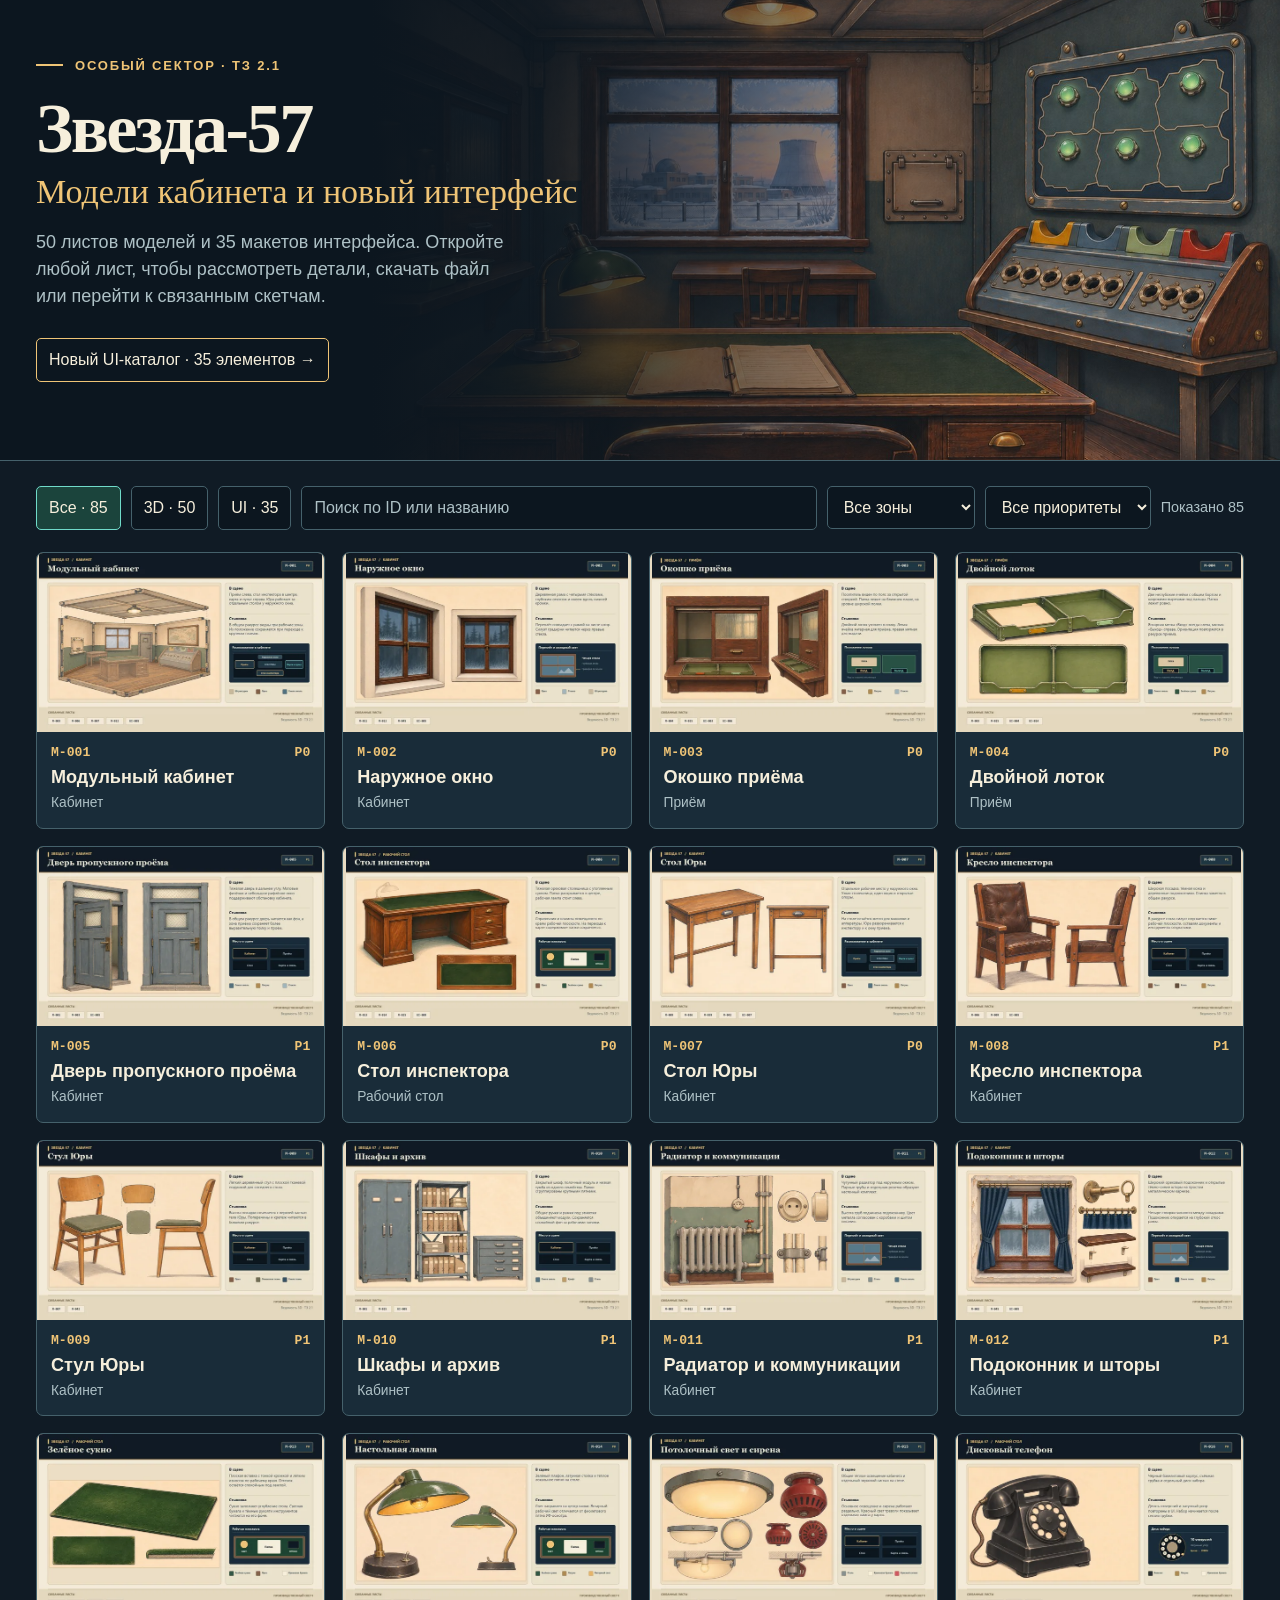
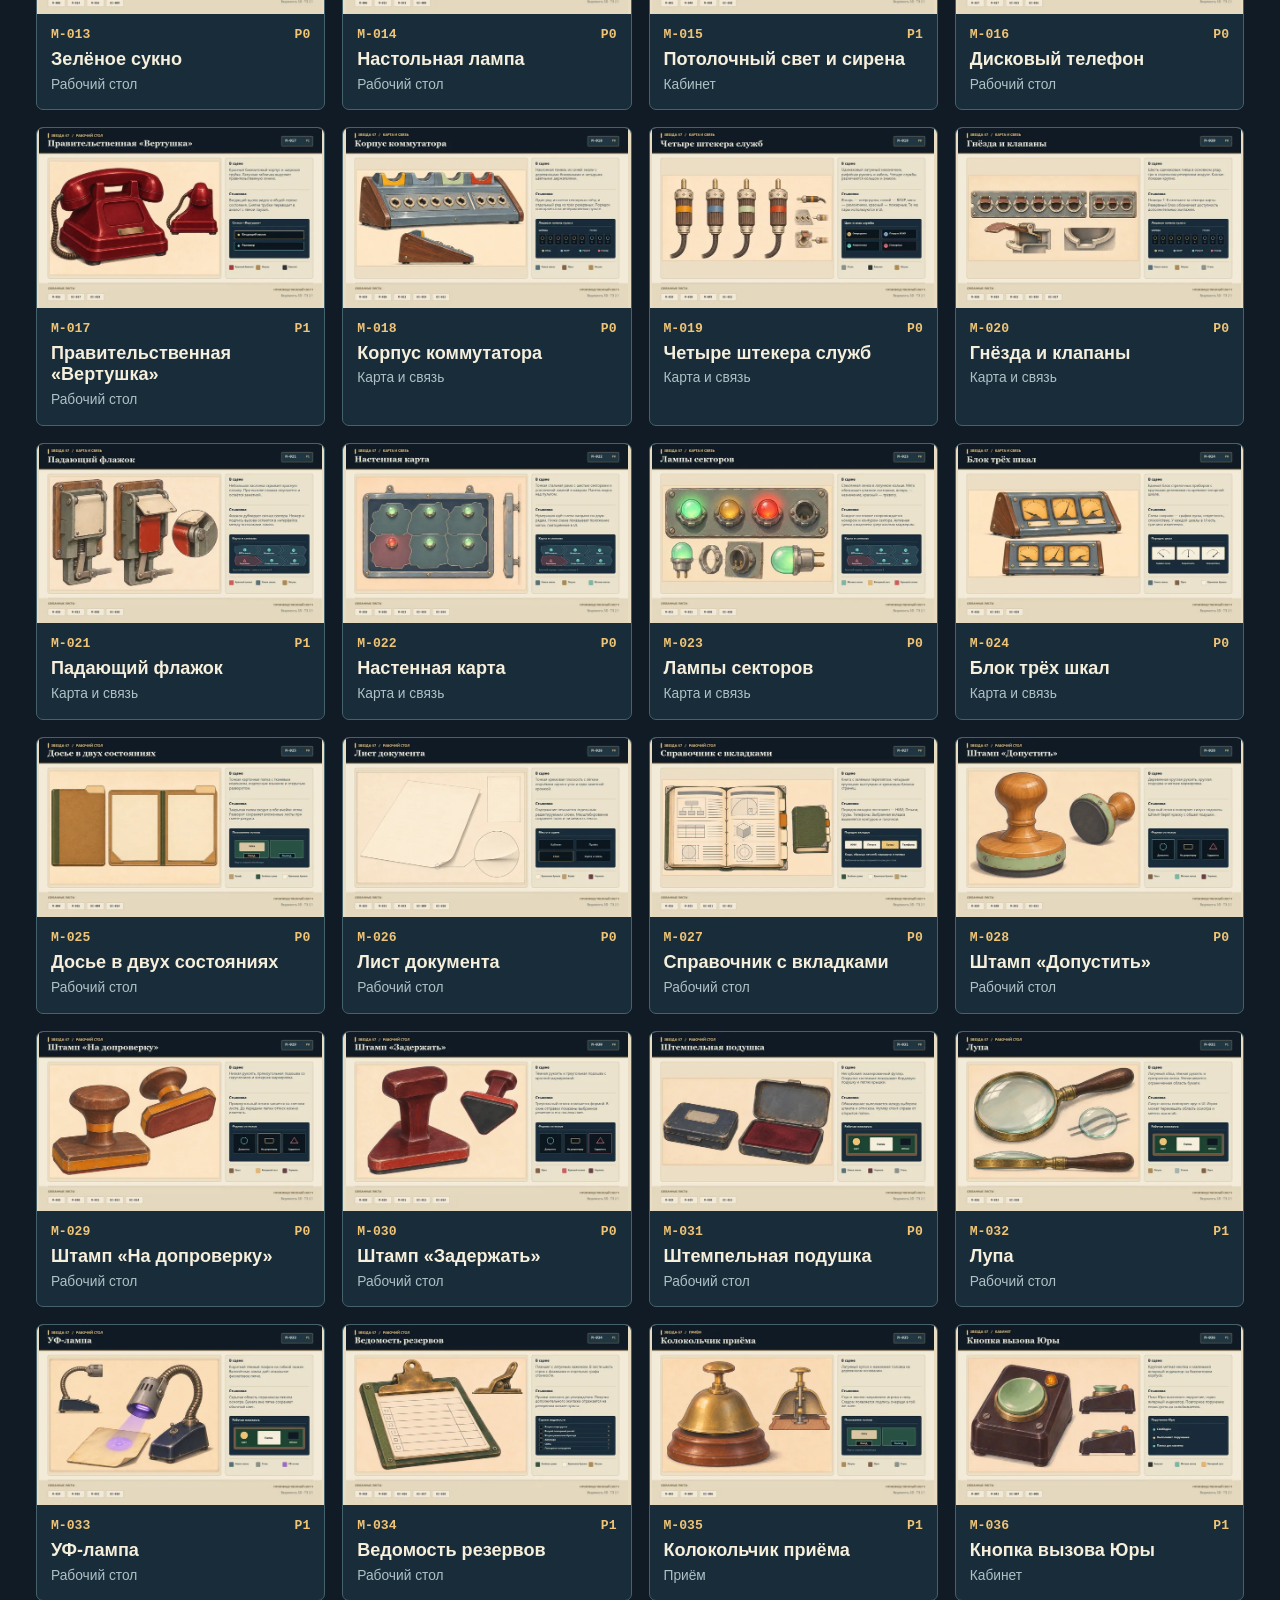
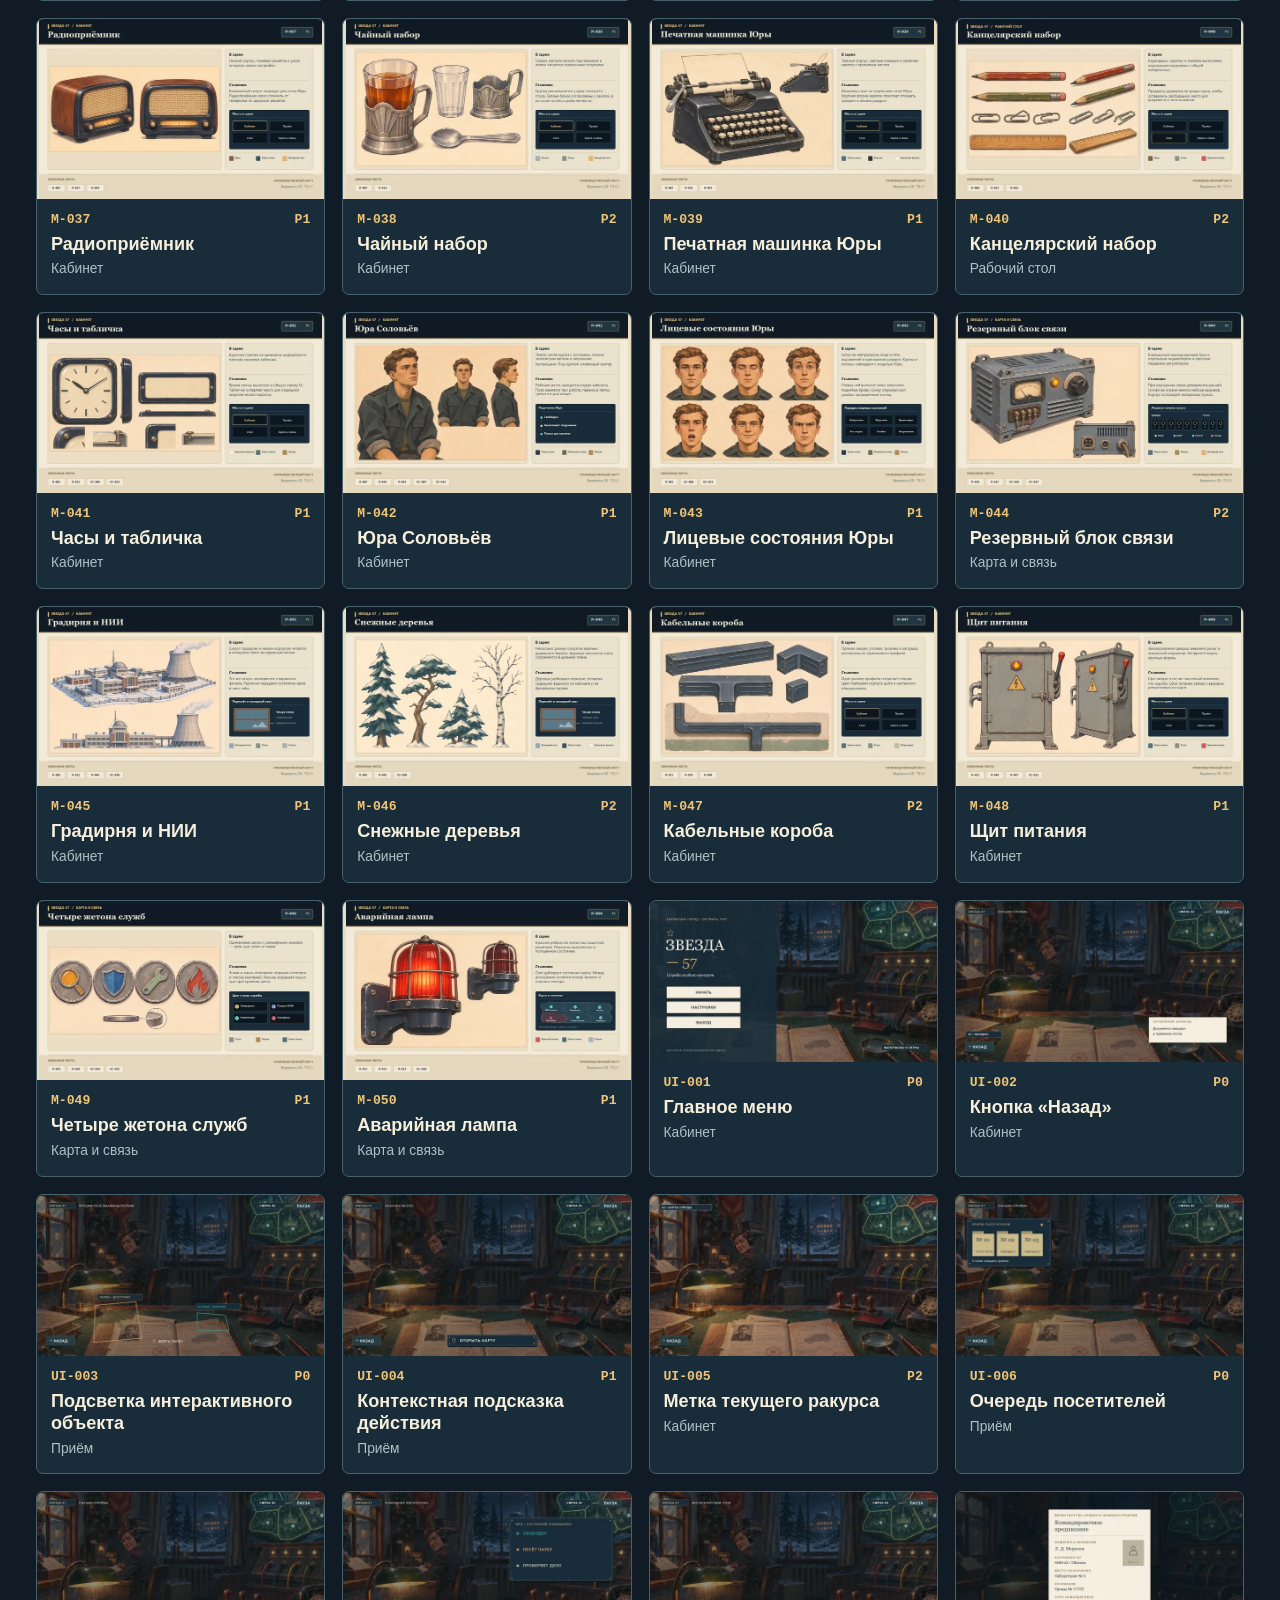
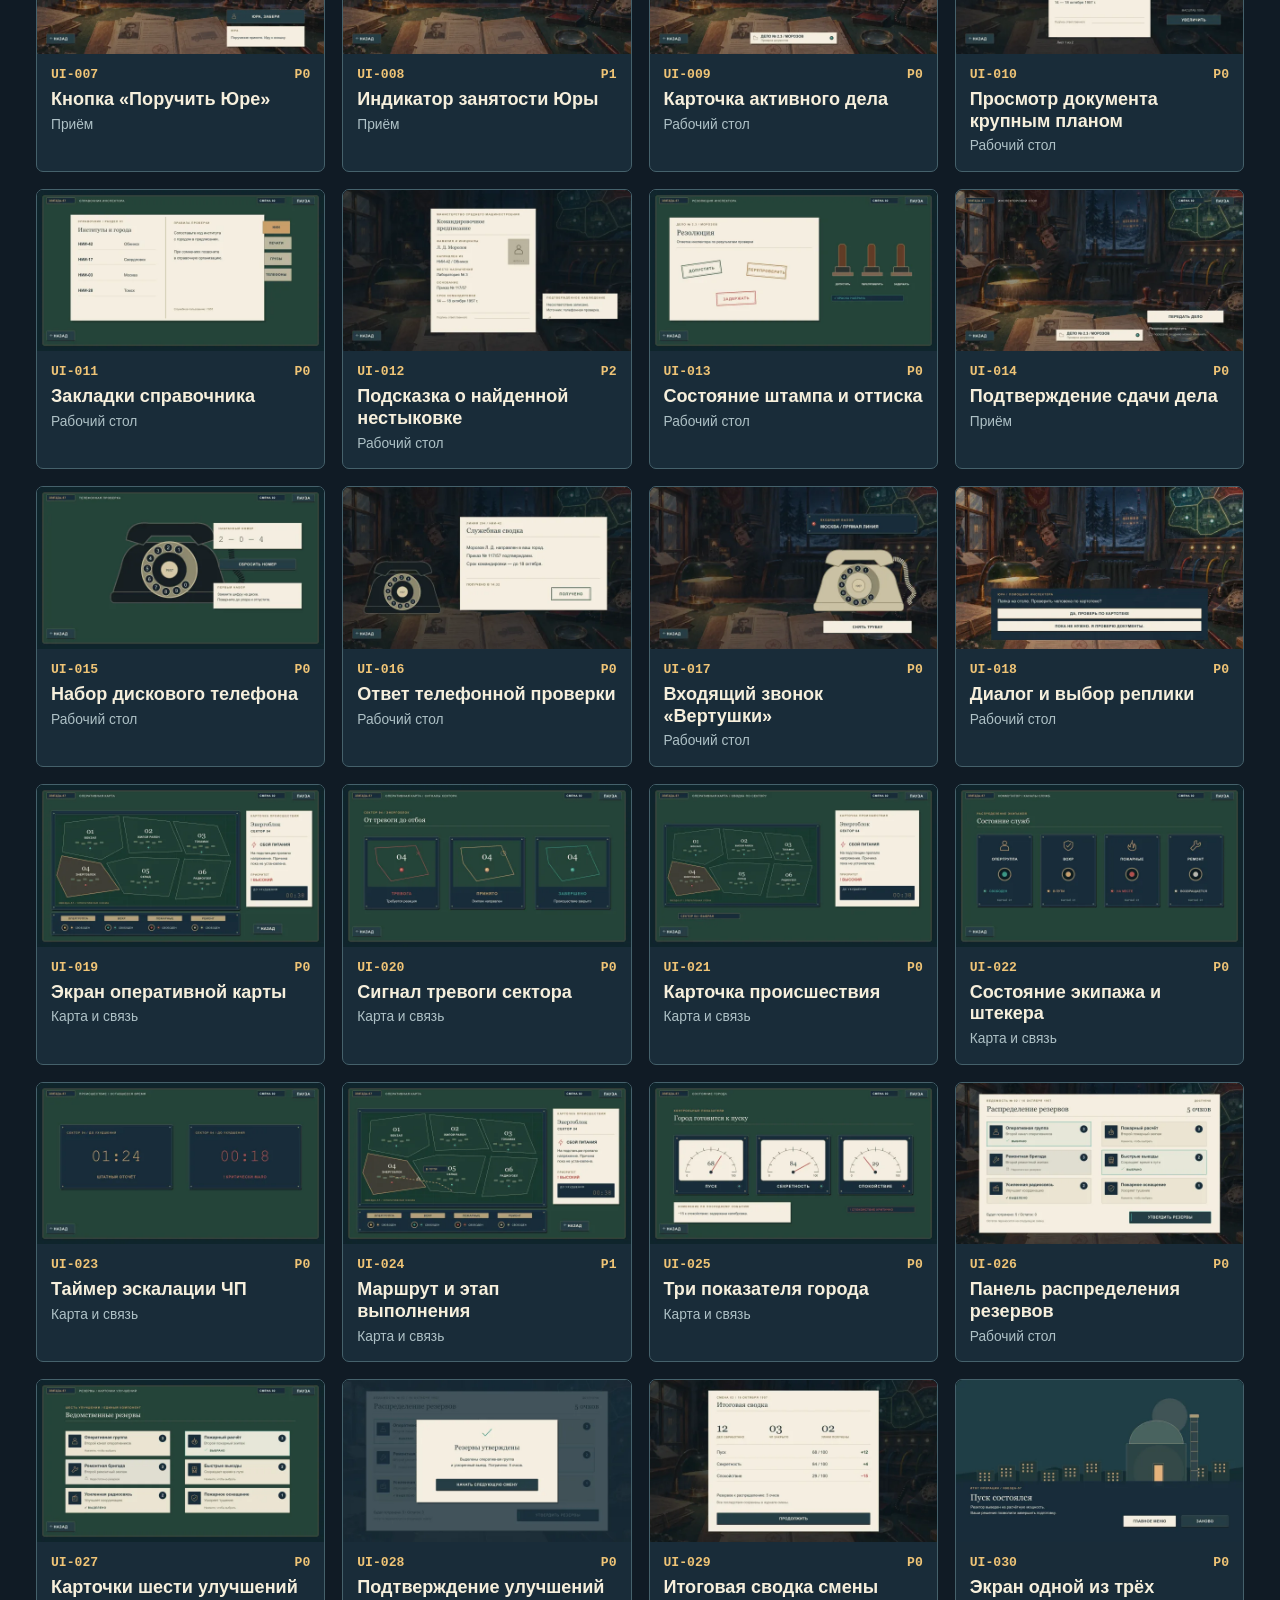
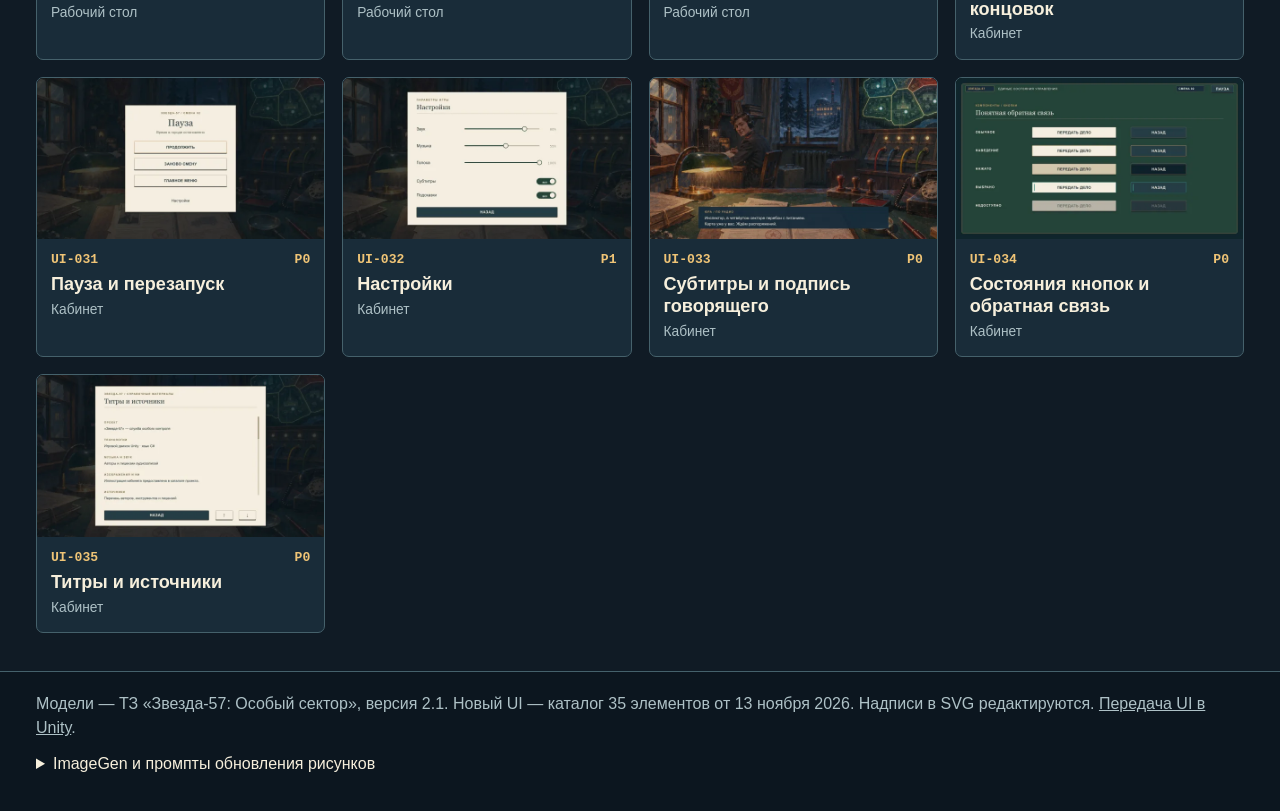
==== commit 7a507586: "Redesign all 35 Zvezda-57 UI elements from the production catalog" ====
--- a/index.html
+++ b/index.html
@@ -1,5 +1,5 @@
 <!doctype html><html lang="ru"><head><meta charset="utf-8"><meta name="viewport" content="width=device-width, initial-scale=1">
-<title>Звезда‑57 · Скетчи</title><style>
+<title>Звезда‑57 · Модели и интерфейс</title><style>
 :root{color-scheme:dark;--bg:#101b25;--deep:#0c161f;--panel:#192c39;--raised:#203644;--edge:#45616b;--paper:#f6efdc;--gold:#efc476;--brass:#a88853;--muted:#aec1c6;--mint:#70dbca}
 *{box-sizing:border-box}
 body{margin:0;background:var(--bg);color:var(--paper);font:16px/1.5 "Segoe UI",Arial,sans-serif}
@@ -45,27 +45,28 @@
 @media(max-width:790px){.shell{width:calc(100% - 32px)}.hero .shell{padding:39px 0 46px}.hero::after{background:linear-gradient(90deg,#0c161f 15%,#0c161fca 55%,#0c161f70)}
 .dialog-body{grid-template-columns:1fr}.dialog-body img{max-height:62vh}}
 @media(prefers-reduced-motion:reduce){.preview img{transition:none}}
+.ui-catalog-link{display:inline-block;margin-top:12px;text-decoration:none;border-color:var(--gold)}.ui-downloads{display:flex;flex-wrap:wrap;gap:14px}.ending-variants{display:flex;flex-wrap:wrap;gap:8px;margin-top:16px}.ending-variants button[aria-pressed="true"]{border-color:var(--gold);color:var(--gold)}.ending-variants[hidden],#ui-files[hidden]{display:none}.card[data-kind="ui"] .preview img{aspect-ratio:16/9}
 </style></head><body>
 <header class="hero"><div class="shell">
 <p class="eyebrow">Особый сектор · ТЗ 2.1</p><h1>Звезда‑57</h1>
-<p class="subtitle">Скетчи кабинета и интерфейса</p>
+<p class="subtitle">Модели кабинета и новый интерфейс</p>
 <p class="lead">50 листов моделей и 35 макетов интерфейса. Откройте любой лист, чтобы рассмотреть детали, скачать файл или перейти к связанным скетчам.</p>
-</div></header>
+<p><a class="btn ui-catalog-link" href="UI/">Новый UI-каталог · 35 элементов →</a></p></div></header>
 <main class="shell"><div class="toolbar">
 <button data-kind="all" aria-pressed="true">Все · 85</button><button data-kind="model" aria-pressed="false">3D · 50</button><button data-kind="ui" aria-pressed="false">UI · 35</button>
 <input id="query" type="search" placeholder="Поиск по ID или названию" aria-label="Поиск по ID или названию">
 <select id="zone" aria-label="Рабочая зона"><option value="">Все зоны</option><option value="room">Кабинет</option><option value="intake">Приём</option><option value="desk">Рабочий стол</option><option value="map">Карта и связь</option></select>
 <select id="priority" aria-label="Приоритет"><option value="">Все приоритеты</option><option>P0</option><option>P1</option><option>P2</option></select>
 <span id="count" role="status"></span></div>
-<div class="grid"><article class="card" data-kind="model" data-zone="room" data-priority="P0" data-search="M-001 Модульный кабинет Комната: стены/пол/потолок"><a class="preview" href="3D/M-001.png" data-open="M-001" aria-label="Открыть M-001 Модульный кабинет"><img src="assets/previews/M-001.webp" alt="Модульный кабинет" width="450" height="285" loading="eager" decoding="async"></a><div class="caption"><div class="meta"><span>M-001</span><span>P0</span></div><h2>Модульный кабинет</h2><p>Кабинет</p></div></article><article class="card" data-kind="model" data-zone="room" data-priority="P0" data-search="M-002 Наружное окно Оконная рама + стекло + откос"><a class="preview" href="3D/M-002.png" data-open="M-002" aria-label="Открыть M-002 Наружное окно"><img src="assets/previews/M-002.webp" alt="Наружное окно" width="450" height="285" loading="eager" decoding="async"></a><div class="caption"><div class="meta"><span>M-002</span><span>P0</span></div><h2>Наружное окно</h2><p>Кабинет</p></div></article><article class="card" data-kind="model" data-zone="intake" data-priority="P0" data-search="M-003 Окошко приёма Окошко приёма с рамой"><a class="preview" href="3D/M-003.png" data-open="M-003" aria-label="Открыть M-003 Окошко приёма"><img src="assets/previews/M-003.webp" alt="Окошко приёма" width="450" height="285" loading="eager" decoding="async"></a><div class="caption"><div class="meta"><span>M-003</span><span>P0</span></div><h2>Окошко приёма</h2><p>Приём</p></div></article><article class="card" data-kind="model" data-zone="intake" data-priority="P0" data-search="M-004 Двойной лоток Двойной лоток: вход/выход"><a class="preview" href="3D/M-004.png" data-open="M-004" aria-label="Открыть M-004 Двойной лоток"><img src="assets/previews/M-004.webp" alt="Двойной лоток" width="450" height="285" loading="eager" decoding="async"></a><div class="caption"><div class="meta"><span>M-004</span><span>P0</span></div><h2>Двойной лоток</h2><p>Приём</p></div></article><article class="card" data-kind="model" data-zone="room" data-priority="P1" data-search="M-005 Дверь пропускного проёма Дверь/пропускной проём"><a class="preview" href="3D/M-005.png" data-open="M-005" aria-label="Открыть M-005 Дверь пропускного проёма"><img src="assets/previews/M-005.webp" alt="Дверь пропускного проёма" width="450" height="285" loading="eager" decoding="async"></a><div class="caption"><div class="meta"><span>M-005</span><span>P1</span></div><h2>Дверь пропускного проёма</h2><p>Кабинет</p></div></article><article class="card" data-kind="model" data-zone="desk" data-priority="P0" data-search="M-006 Стол инспектора Массивный основной стол"><a class="preview" href="3D/M-006.png" data-open="M-006" aria-label="Открыть M-006 Стол инспектора"><img src="assets/previews/M-006.webp" alt="Стол инспектора" width="450" height="285" loading="eager" decoding="async"></a><div class="caption"><div class="meta"><span>M-006</span><span>P0</span></div><h2>Стол инспектора</h2><p>Рабочий стол</p></div></article><article class="card" data-kind="model" data-zone="room" data-priority="P0" data-search="M-007 Стол Юры Соседний стол Юры"><a class="preview" href="3D/M-007.png" data-open="M-007" aria-label="Открыть M-007 Стол Юры"><img src="assets/previews/M-007.webp" alt="Стол Юры" width="450" height="285" loading="eager" decoding="async"></a><div class="caption"><div class="meta"><span>M-007</span><span>P0</span></div><h2>Стол Юры</h2><p>Кабинет</p></div></article><article class="card" data-kind="model" data-zone="room" data-priority="P1" data-search="M-008 Кресло инспектора Кресло инспектора"><a class="preview" href="3D/M-008.png" data-open="M-008" aria-label="Открыть M-008 Кресло инспектора"><img src="assets/previews/M-008.webp" alt="Кресло инспектора" width="450" height="285" loading="eager" decoding="async"></a><div class="caption"><div class="meta"><span>M-008</span><span>P1</span></div><h2>Кресло инспектора</h2><p>Кабинет</p></div></article><article class="card" data-kind="model" data-zone="room" data-priority="P1" data-search="M-009 Стул Юры Стул Юры"><a class="preview" href="3D/M-009.png" data-open="M-009" aria-label="Открыть M-009 Стул Юры"><img src="assets/previews/M-009.webp" alt="Стул Юры" width="450" height="285" loading="lazy" decoding="async"></a><div class="caption"><div class="meta"><span>M-009</span><span>P1</span></div><h2>Стул Юры</h2><p>Кабинет</p></div></article><article class="card" data-kind="model" data-zone="room" data-priority="P1" data-search="M-010 Шкафы и архив Шкафы/стеллажи/архив"><a class="preview" href="3D/M-010.png" data-open="M-010" aria-label="Открыть M-010 Шкафы и архив"><img src="assets/previews/M-010.webp" alt="Шкафы и архив" width="450" height="285" loading="lazy" decoding="async"></a><div class="caption"><div class="meta"><span>M-010</span><span>P1</span></div><h2>Шкафы и архив</h2><p>Кабинет</p></div></article><article class="card" data-kind="model" data-zone="room" data-priority="P1" data-search="M-011 Радиатор и коммуникации Радиатор/трубы/розетки"><a class="preview" href="3D/M-011.png" data-open="M-011" aria-label="Открыть M-011 Радиатор и коммуникации"><img src="assets/previews/M-011.webp" alt="Радиатор и коммуникации" width="450" height="285" loading="lazy" decoding="async"></a><div class="caption"><div class="meta"><span>M-011</span><span>P1</span></div><h2>Радиатор и коммуникации</h2><p>Кабинет</p></div></article><article class="card" data-kind="model" data-zone="room" data-priority="P1" data-search="M-012 Подоконник и шторы Подоконник/шторы"><a class="preview" href="3D/M-012.png" data-open="M-012" aria-label="Открыть M-012 Подоконник и шторы"><img src="assets/previews/M-012.webp" alt="Подоконник и шторы" width="450" height="285" loading="lazy" decoding="async"></a><div class="caption"><div class="meta"><span>M-012</span><span>P1</span></div><h2>Подоконник и шторы</h2><p>Кабинет</p></div></article><article class="card" data-kind="model" data-zone="desk" data-priority="P0" data-search="M-013 Зелёное сукно Зелёное сукно (геометрия)"><a class="preview" href="3D/M-013.png" data-open="M-013" aria-label="Открыть M-013 Зелёное сукно"><img src="assets/previews/M-013.webp" alt="Зелёное сукно" width="450" height="285" loading="lazy" decoding="async"></a><div class="caption"><div class="meta"><span>M-013</span><span>P0</span></div><h2>Зелёное сукно</h2><p>Рабочий стол</p></div></article><article class="card" data-kind="model" data-zone="desk" data-priority="P0" data-search="M-014 Настольная лампа Настольная лампа"><a class="preview" href="3D/M-014.png" data-open="M-014" aria-label="Открыть M-014 Настольная лампа"><img src="assets/previews/M-014.webp" alt="Настольная лампа" width="450" height="285" loading="lazy" decoding="async"></a><div class="caption"><div class="meta"><span>M-014</span><span>P0</span></div><h2>Настольная лампа</h2><p>Рабочий стол</p></div></article><article class="card" data-kind="model" data-zone="room" data-priority="P1" data-search="M-015 Потолочный свет и сирена Потолочный светильник/сирена"><a class="preview" href="3D/M-015.png" data-open="M-015" aria-label="Открыть M-015 Потолочный свет и сирена"><img src="assets/previews/M-015.webp" alt="Потолочный свет и сирена" width="450" height="285" loading="lazy" decoding="async"></a><div class="caption"><div class="meta"><span>M-015</span><span>P1</span></div><h2>Потолочный свет и сирена</h2><p>Кабинет</p></div></article><article class="card" data-kind="model" data-zone="desk" data-priority="P0" data-search="M-016 Дисковый телефон Чёрный дисковый телефон"><a class="preview" href="3D/M-016.png" data-open="M-016" aria-label="Открыть M-016 Дисковый телефон"><img src="assets/previews/M-016.webp" alt="Дисковый телефон" width="450" height="285" loading="lazy" decoding="async"></a><div class="caption"><div class="meta"><span>M-016</span><span>P0</span></div><h2>Дисковый телефон</h2><p>Рабочий стол</p></div></article><article class="card" data-kind="model" data-zone="desk" data-priority="P1" data-search="M-017 Правительственная «Вертушка» Красная «Вертушка»"><a class="preview" href="3D/M-017.png" data-open="M-017" aria-label="Открыть M-017 Правительственная «Вертушка»"><img src="assets/previews/M-017.webp" alt="Правительственная «Вертушка»" width="450" height="285" loading="lazy" decoding="async"></a><div class="caption"><div class="meta"><span>M-017</span><span>P1</span></div><h2>Правительственная «Вертушка»</h2><p>Рабочий стол</p></div></article><article class="card" data-kind="model" data-zone="map" data-priority="P0" data-search="M-018 Корпус коммутатора Штекерный коммутатор — основание"><a class="preview" href="3D/M-018.png" data-open="M-018" aria-label="Открыть M-018 Корпус коммутатора"><img src="assets/previews/M-018.webp" alt="Корпус коммутатора" width="450" height="285" loading="lazy" decoding="async"></a><div class="caption"><div class="meta"><span>M-018</span><span>P0</span></div><h2>Корпус коммутатора</h2><p>Карта и связь</p></div></article><article class="card" data-kind="model" data-zone="map" data-priority="P0" data-search="M-019 Четыре штекера служб Штекер + кабель + наконечник"><a class="preview" href="3D/M-019.png" data-open="M-019" aria-label="Открыть M-019 Четыре штекера служб"><img src="assets/previews/M-019.webp" alt="Четыре штекера служб" width="450" height="285" loading="lazy" decoding="async"></a><div class="caption"><div class="meta"><span>M-019</span><span>P0</span></div><h2>Четыре штекера служб</h2><p>Карта и связь</p></div></article><article class="card" data-kind="model" data-zone="map" data-priority="P0" data-search="M-020 Гнёзда и клапаны Гнёзда коммутатора/клапаны"><a class="preview" href="3D/M-020.png" data-open="M-020" aria-label="Открыть M-020 Гнёзда и клапаны"><img src="assets/previews/M-020.webp" alt="Гнёзда и клапаны" width="450" height="285" loading="lazy" decoding="async"></a><div class="caption"><div class="meta"><span>M-020</span><span>P0</span></div><h2>Гнёзда и клапаны</h2><p>Карта и связь</p></div></article><article class="card" data-kind="model" data-zone="map" data-priority="P1" data-search="M-021 Падающий флажок Падающий флажок сигнала"><a class="preview" href="3D/M-021.png" data-open="M-021" aria-label="Открыть M-021 Падающий флажок"><img src="assets/previews/M-021.webp" alt="Падающий флажок" width="450" height="285" loading="lazy" decoding="async"></a><div class="caption"><div class="meta"><span>M-021</span><span>P1</span></div><h2>Падающий флажок</h2><p>Карта и связь</p></div></article><article class="card" data-kind="model" data-zone="map" data-priority="P0" data-search="M-022 Настенная карта Настенная оперативная карта/рама"><a class="preview" href="3D/M-022.png" data-open="M-022" aria-label="Открыть M-022 Настенная карта"><img src="assets/previews/M-022.webp" alt="Настенная карта" width="450" height="285" loading="lazy" decoding="async"></a><div class="caption"><div class="meta"><span>M-022</span><span>P0</span></div><h2>Настенная карта</h2><p>Карта и связь</p></div></article><article class="card" data-kind="model" data-zone="map" data-priority="P0" data-search="M-023 Лампы секторов Лампы/индикаторы секторов"><a class="preview" href="3D/M-023.png" data-open="M-023" aria-label="Открыть M-023 Лампы секторов"><img src="assets/previews/M-023.webp" alt="Лампы секторов" width="450" height="285" loading="lazy" decoding="async"></a><div class="caption"><div class="meta"><span>M-023</span><span>P0</span></div><h2>Лампы секторов</h2><p>Карта и связь</p></div></article><article class="card" data-kind="model" data-zone="map" data-priority="P0" data-search="M-024 Блок трёх шкал Блок трёх стрелочных шкал"><a class="preview" href="3D/M-024.png" data-open="M-024" aria-label="Открыть M-024 Блок трёх шкал"><img src="assets/previews/M-024.webp" alt="Блок трёх шкал" width="450" height="285" loading="lazy" decoding="async"></a><div class="caption"><div class="meta"><span>M-024</span><span>P0</span></div><h2>Блок трёх шкал</h2><p>Карта и связь</p></div></article><article class="card" data-kind="model" data-zone="desk" data-priority="P0" data-search="M-025 Досье в двух состояниях Папка закрытая/открытая"><a class="preview" href="3D/M-025.png" data-open="M-025" aria-label="Открыть M-025 Досье в двух состояниях"><img src="assets/previews/M-025.webp" alt="Досье в двух состояниях" width="450" height="285" loading="lazy" decoding="async"></a><div class="caption"><div class="meta"><span>M-025</span><span>P0</span></div><h2>Досье в двух состояниях</h2><p>Рабочий стол</p></div></article><article class="card" data-kind="model" data-zone="desk" data-priority="P0" data-search="M-026 Лист документа Лист бумаги (плоскость + толщина)"><a class="preview" href="3D/M-026.png" data-open="M-026" aria-label="Открыть M-026 Лист документа"><img src="assets/previews/M-026.webp" alt="Лист документа" width="450" height="285" loading="lazy" decoding="async"></a><div class="caption"><div class="meta"><span>M-026</span><span>P0</span></div><h2>Лист документа</h2><p>Рабочий стол</p></div></article><article class="card" data-kind="model" data-zone="desk" data-priority="P0" data-search="M-027 Справочник с вкладками Справочник (книга + страницы)"><a class="preview" href="3D/M-027.png" data-open="M-027" aria-label="Открыть M-027 Справочник с вкладками"><img src="assets/previews/M-027.webp" alt="Справочник с вкладками" width="450" height="285" loading="lazy" decoding="async"></a><div class="caption"><div class="meta"><span>M-027</span><span>P0</span></div><h2>Справочник с вкладками</h2><p>Рабочий стол</p></div></article><article class="card" data-kind="model" data-zone="desk" data-priority="P0" data-search="M-028 Штамп «Допустить» Штамп «Допустить»"><a class="preview" href="3D/M-028.png" data-open="M-028" aria-label="Открыть M-028 Штамп «Допустить»"><img src="assets/previews/M-028.webp" alt="Штамп «Допустить»" width="450" height="285" loading="lazy" decoding="async"></a><div class="caption"><div class="meta"><span>M-028</span><span>P0</span></div><h2>Штамп «Допустить»</h2><p>Рабочий стол</p></div></article><article class="card" data-kind="model" data-zone="desk" data-priority="P0" data-search="M-029 Штамп «На допроверку» Штамп «Допроверка»"><a class="preview" href="3D/M-029.png" data-open="M-029" aria-label="Открыть M-029 Штамп «На допроверку»"><img src="assets/previews/M-029.webp" alt="Штамп «На допроверку»" width="450" height="285" loading="lazy" decoding="async"></a><div class="caption"><div class="meta"><span>M-029</span><span>P0</span></div><h2>Штамп «На допроверку»</h2><p>Рабочий стол</p></div></article><article class="card" data-kind="model" data-zone="desk" data-priority="P0" data-search="M-030 Штамп «Задержать» Штамп «Задержать»"><a class="preview" href="3D/M-030.png" data-open="M-030" aria-label="Открыть M-030 Штамп «Задержать»"><img src="assets/previews/M-030.webp" alt="Штамп «Задержать»" width="450" height="285" loading="lazy" decoding="async"></a><div class="caption"><div class="meta"><span>M-030</span><span>P0</span></div><h2>Штамп «Задержать»</h2><p>Рабочий стол</p></div></article><article class="card" data-kind="model" data-zone="desk" data-priority="P0" data-search="M-031 Штемпельная подушка Штемпельная подушка"><a class="preview" href="3D/M-031.png" data-open="M-031" aria-label="Открыть M-031 Штемпельная подушка"><img src="assets/previews/M-031.webp" alt="Штемпельная подушка" width="450" height="285" loading="lazy" decoding="async"></a><div class="caption"><div class="meta"><span>M-031</span><span>P0</span></div><h2>Штемпельная подушка</h2><p>Рабочий стол</p></div></article><article class="card" data-kind="model" data-zone="desk" data-priority="P1" data-search="M-032 Лупа Лупа с ручкой"><a class="preview" href="3D/M-032.png" data-open="M-032" aria-label="Открыть M-032 Лупа"><img src="assets/previews/M-032.webp" alt="Лупа" width="450" height="285" loading="lazy" decoding="async"></a><div class="caption"><div class="meta"><span>M-032</span><span>P1</span></div><h2>Лупа</h2><p>Рабочий стол</p></div></article><article class="card" data-kind="model" data-zone="desk" data-priority="P1" data-search="M-033 УФ-лампа УФ-лампа на гибкой ножке"><a class="preview" href="3D/M-033.png" data-open="M-033" aria-label="Открыть M-033 УФ-лампа"><img src="assets/previews/M-033.webp" alt="УФ-лампа" width="450" height="285" loading="lazy" decoding="async"></a><div class="caption"><div class="meta"><span>M-033</span><span>P1</span></div><h2>УФ-лампа</h2><p>Рабочий стол</p></div></article><article class="card" data-kind="model" data-zone="desk" data-priority="P1" data-search="M-034 Ведомость резервов Ведомость резервов / планшет"><a class="preview" href="3D/M-034.png" data-open="M-034" aria-label="Открыть M-034 Ведомость резервов"><img src="assets/previews/M-034.webp" alt="Ведомость резервов" width="450" height="285" loading="lazy" decoding="async"></a><div class="caption"><div class="meta"><span>M-034</span><span>P1</span></div><h2>Ведомость резервов</h2><p>Рабочий стол</p></div></article><article class="card" data-kind="model" data-zone="intake" data-priority="P1" data-search="M-035 Колокольчик приёма Деревянный звонок/колокольчик"><a class="preview" href="3D/M-035.png" data-open="M-035" aria-label="Открыть M-035 Колокольчик приёма"><img src="assets/previews/M-035.webp" alt="Колокольчик приёма" width="450" height="285" loading="lazy" decoding="async"></a><div class="caption"><div class="meta"><span>M-035</span><span>P1</span></div><h2>Колокольчик приёма</h2><p>Приём</p></div></article><article class="card" data-kind="model" data-zone="room" data-priority="P1" data-search="M-036 Кнопка вызова Юры Сигнальная кнопка Юры"><a class="preview" href="3D/M-036.png" data-open="M-036" aria-label="Открыть M-036 Кнопка вызова Юры"><img src="assets/previews/M-036.webp" alt="Кнопка вызова Юры" width="450" height="285" loading="lazy" decoding="async"></a><div class="caption"><div class="meta"><span>M-036</span><span>P1</span></div><h2>Кнопка вызова Юры</h2><p>Кабинет</p></div></article><article class="card" data-kind="model" data-zone="room" data-priority="P1" data-search="M-037 Радиоприёмник Небольшой радиоприёмник"><a class="preview" href="3D/M-037.png" data-open="M-037" aria-label="Открыть M-037 Радиоприёмник"><img src="assets/previews/M-037.webp" alt="Радиоприёмник" width="450" height="285" loading="lazy" decoding="async"></a><div class="caption"><div class="meta"><span>M-037</span><span>P1</span></div><h2>Радиоприёмник</h2><p>Кабинет</p></div></article><article class="card" data-kind="model" data-zone="room" data-priority="P2" data-search="M-038 Чайный набор Чай/подстаканник/ложка"><a class="preview" href="3D/M-038.png" data-open="M-038" aria-label="Открыть M-038 Чайный набор"><img src="assets/previews/M-038.webp" alt="Чайный набор" width="450" height="285" loading="lazy" decoding="async"></a><div class="caption"><div class="meta"><span>M-038</span><span>P2</span></div><h2>Чайный набор</h2><p>Кабинет</p></div></article><article class="card" data-kind="model" data-zone="room" data-priority="P1" data-search="M-039 Печатная машинка Юры Печатная машинка Юры"><a class="preview" href="3D/M-039.png" data-open="M-039" aria-label="Открыть M-039 Печатная машинка Юры"><img src="assets/previews/M-039.webp" alt="Печатная машинка Юры" width="450" height="285" loading="lazy" decoding="async"></a><div class="caption"><div class="meta"><span>M-039</span><span>P1</span></div><h2>Печатная машинка Юры</h2><p>Кабинет</p></div></article><article class="card" data-kind="model" data-zone="desk" data-priority="P2" data-search="M-040 Канцелярский набор Карандаши/скрепки/линейка"><a class="preview" href="3D/M-040.png" data-open="M-040" aria-label="Открыть M-040 Канцелярский набор"><img src="assets/previews/M-040.webp" alt="Канцелярский набор" width="450" height="285" loading="lazy" decoding="async"></a><div class="caption"><div class="meta"><span>M-040</span><span>P2</span></div><h2>Канцелярский набор</h2><p>Рабочий стол</p></div></article><article class="card" data-kind="model" data-zone="room" data-priority="P1" data-search="M-041 Часы и табличка Настенная табличка/часы"><a class="preview" href="3D/M-041.png" data-open="M-041" aria-label="Открыть M-041 Часы и табличка"><img src="assets/previews/M-041.webp" alt="Часы и табличка" width="450" height="285" loading="lazy" decoding="async"></a><div class="caption"><div class="meta"><span>M-041</span><span>P1</span></div><h2>Часы и табличка</h2><p>Кабинет</p></div></article><article class="card" data-kind="model" data-zone="room" data-priority="P1" data-search="M-042 Юра Соловьёв Юра: стилизованная 3D-модель"><a class="preview" href="3D/M-042.png" data-open="M-042" aria-label="Открыть M-042 Юра Соловьёв"><img src="assets/previews/M-042.webp" alt="Юра Соловьёв" width="450" height="285" loading="lazy" decoding="async"></a><div class="caption"><div class="meta"><span>M-042</span><span>P1</span></div><h2>Юра Соловьёв</h2><p>Кабинет</p></div></article><article class="card" data-kind="model" data-zone="room" data-priority="P1" data-search="M-043 Лицевые состояния Юры Риг/лицевые blendshapes Юры"><a class="preview" href="3D/M-043.png" data-open="M-043" aria-label="Открыть M-043 Лицевые состояния Юры"><img src="assets/previews/M-043.webp" alt="Лицевые состояния Юры" width="450" height="285" loading="lazy" decoding="async"></a><div class="caption"><div class="meta"><span>M-043</span><span>P1</span></div><h2>Лицевые состояния Юры</h2><p>Кабинет</p></div></article><article class="card" data-kind="model" data-zone="map" data-priority="P2" data-search="M-044 Резервный блок связи Резервный блок радиосвязи"><a class="preview" href="3D/M-044.png" data-open="M-044" aria-label="Открыть M-044 Резервный блок связи"><img src="assets/previews/M-044.webp" alt="Резервный блок связи" width="450" height="285" loading="lazy" decoding="async"></a><div class="caption"><div class="meta"><span>M-044</span><span>P2</span></div><h2>Резервный блок связи</h2><p>Карта и связь</p></div></article><article class="card" data-kind="model" data-zone="room" data-priority="P1" data-search="M-045 Градирня и НИИ Фоновая градирня/НИИ за окном"><a class="preview" href="3D/M-045.png" data-open="M-045" aria-label="Открыть M-045 Градирня и НИИ"><img src="assets/previews/M-045.webp" alt="Градирня и НИИ" width="450" height="285" loading="lazy" decoding="async"></a><div class="caption"><div class="meta"><span>M-045</span><span>P1</span></div><h2>Градирня и НИИ</h2><p>Кабинет</p></div></article><article class="card" data-kind="model" data-zone="room" data-priority="P2" data-search="M-046 Снежные деревья Снежные деревья / силуэты"><a class="preview" href="3D/M-046.png" data-open="M-046" aria-label="Открыть M-046 Снежные деревья"><img src="assets/previews/M-046.webp" alt="Снежные деревья" width="450" height="285" loading="lazy" decoding="async"></a><div class="caption"><div class="meta"><span>M-046</span><span>P2</span></div><h2>Снежные деревья</h2><p>Кабинет</p></div></article><article class="card" data-kind="model" data-zone="room" data-priority="P2" data-search="M-047 Кабельные короба Декоративные кабельные короба"><a class="preview" href="3D/M-047.png" data-open="M-047" aria-label="Открыть M-047 Кабельные короба"><img src="assets/previews/M-047.webp" alt="Кабельные короба" width="450" height="285" loading="lazy" decoding="async"></a><div class="caption"><div class="meta"><span>M-047</span><span>P2</span></div><h2>Кабельные короба</h2><p>Кабинет</p></div></article><article class="card" data-kind="model" data-zone="room" data-priority="P1" data-search="M-048 Щит питания Щит питания/рубильник"><a class="preview" href="3D/M-048.png" data-open="M-048" aria-label="Открыть M-048 Щит питания"><img src="assets/previews/M-048.webp" alt="Щит питания" width="450" height="285" loading="lazy" decoding="async"></a><div class="caption"><div class="meta"><span>M-048</span><span>P1</span></div><h2>Щит питания</h2><p>Кабинет</p></div></article><article class="card" data-kind="model" data-zone="map" data-priority="P1" data-search="M-049 Четыре жетона служб Металлические жетоны экипажей"><a class="preview" href="3D/M-049.png" data-open="M-049" aria-label="Открыть M-049 Четыре жетона служб"><img src="assets/previews/M-049.webp" alt="Четыре жетона служб" width="450" height="285" loading="lazy" decoding="async"></a><div class="caption"><div class="meta"><span>M-049</span><span>P1</span></div><h2>Четыре жетона служб</h2><p>Карта и связь</p></div></article><article class="card" data-kind="model" data-zone="map" data-priority="P1" data-search="M-050 Аварийная лампа Красная аварийная лампа"><a class="preview" href="3D/M-050.png" data-open="M-050" aria-label="Открыть M-050 Аварийная лампа"><img src="assets/previews/M-050.webp" alt="Аварийная лампа" width="450" height="285" loading="lazy" decoding="async"></a><div class="caption"><div class="meta"><span>M-050</span><span>P1</span></div><h2>Аварийная лампа</h2><p>Карта и связь</p></div></article><article class="card" data-kind="ui" data-zone="room" data-priority="P0" data-search="UI-001 Главное меню Главное меню: начать/настройки/выход"><a class="preview" href="UI/UI-001.svg" data-open="UI-001" aria-label="Открыть UI-001 Главное меню"><img src="UI/UI-001.svg" alt="Главное меню" width="450" height="285" loading="lazy" decoding="async"></a><div class="caption"><div class="meta"><span>UI-001</span><span>P0</span></div><h2>Главное меню</h2><p>Кабинет</p></div></article><article class="card" data-kind="ui" data-zone="room" data-priority="P0" data-search="UI-002 Кнопка «Назад» Кнопка «Назад» во всех режимах"><a class="preview" href="UI/UI-002.svg" data-open="UI-002" aria-label="Открыть UI-002 Кнопка «Назад»"><img src="UI/UI-002.svg" alt="Кнопка «Назад»" width="450" height="285" loading="lazy" decoding="async"></a><div class="caption"><div class="meta"><span>UI-002</span><span>P0</span></div><h2>Кнопка «Назад»</h2><p>Кабинет</p></div></article><article class="card" data-kind="ui" data-zone="intake" data-priority="P0" data-search="UI-003 Наведение на предмет Подсветка объекта при наведении"><a class="preview" href="UI/UI-003.svg" data-open="UI-003" aria-label="Открыть UI-003 Наведение на предмет"><img src="UI/UI-003.svg" alt="Наведение на предмет" width="450" height="285" loading="lazy" decoding="async"></a><div class="caption"><div class="meta"><span>UI-003</span><span>P0</span></div><h2>Наведение на предмет</h2><p>Приём</p></div></article><article class="card" data-kind="ui" data-zone="intake" data-priority="P0" data-search="UI-004 Подсказка у лотка Подсказка действия на объекте"><a class="preview" href="UI/UI-004.svg" data-open="UI-004" aria-label="Открыть UI-004 Подсказка у лотка"><img src="UI/UI-004.svg" alt="Подсказка у лотка" width="450" height="285" loading="lazy" decoding="async"></a><div class="caption"><div class="meta"><span>UI-004</span><span>P0</span></div><h2>Подсказка у лотка</h2><p>Приём</p></div></article><article class="card" data-kind="ui" data-zone="room" data-priority="P1" data-search="UI-005 Ракурс кабинета Рамка режима камеры/метка зоны"><a class="preview" href="UI/UI-005.svg" data-open="UI-005" aria-label="Открыть UI-005 Ракурс кабинета"><img src="UI/UI-005.svg" alt="Ракурс кабинета" width="450" height="285" loading="lazy" decoding="async"></a><div class="caption"><div class="meta"><span>UI-005</span><span>P1</span></div><h2>Ракурс кабинета</h2><p>Кабинет</p></div></article><article class="card" data-kind="ui" data-zone="intake" data-priority="P1" data-search="UI-006 Очередь посетителей Виджет очереди посетителей"><a class="preview" href="UI/UI-006.svg" data-open="UI-006" aria-label="Открыть UI-006 Очередь посетителей"><img src="UI/UI-006.svg" alt="Очередь посетителей" width="450" height="285" loading="lazy" decoding="async"></a><div class="caption"><div class="meta"><span>UI-006</span><span>P1</span></div><h2>Очередь посетителей</h2><p>Приём</p></div></article><article class="card" data-kind="ui" data-zone="intake" data-priority="P1" data-search="UI-007 Поручение Юре Кнопка «Поручить Юре»"><a class="preview" href="UI/UI-007.svg" data-open="UI-007" aria-label="Открыть UI-007 Поручение Юре"><img src="UI/UI-007.svg" alt="Поручение Юре" width="450" height="285" loading="lazy" decoding="async"></a><div class="caption"><div class="meta"><span>UI-007</span><span>P1</span></div><h2>Поручение Юре</h2><p>Приём</p></div></article><article class="card" data-kind="ui" data-zone="intake" data-priority="P1" data-search="UI-008 Статус Юры Индикатор занятости Юры"><a class="preview" href="UI/UI-008.svg" data-open="UI-008" aria-label="Открыть UI-008 Статус Юры"><img src="UI/UI-008.svg" alt="Статус Юры" width="450" height="285" loading="lazy" decoding="async"></a><div class="caption"><div class="meta"><span>UI-008</span><span>P1</span></div><h2>Статус Юры</h2><p>Приём</p></div></article><article class="card" data-kind="ui" data-zone="desk" data-priority="P0" data-search="UI-009 Папка на столе Панель дела/папки"><a class="preview" href="UI/UI-009.svg" data-open="UI-009" aria-label="Открыть UI-009 Папка на столе"><img src="UI/UI-009.svg" alt="Папка на столе" width="450" height="285" loading="lazy" decoding="async"></a><div class="caption"><div class="meta"><span>UI-009</span><span>P0</span></div><h2>Папка на столе</h2><p>Рабочий стол</p></div></article><article class="card" data-kind="ui" data-zone="desk" data-priority="P0" data-search="UI-010 Осмотр документа Увеличение документа"><a class="preview" href="UI/UI-010.svg" data-open="UI-010" aria-label="Открыть UI-010 Осмотр документа"><img src="UI/UI-010.svg" alt="Осмотр документа" width="450" height="285" loading="lazy" decoding="async"></a><div class="caption"><div class="meta"><span>UI-010</span><span>P0</span></div><h2>Осмотр документа</h2><p>Рабочий стол</p></div></article><article class="card" data-kind="ui" data-zone="desk" data-priority="P0" data-search="UI-011 Справочник Вкладки справочника"><a class="preview" href="UI/UI-011.svg" data-open="UI-011" aria-label="Открыть UI-011 Справочник"><img src="UI/UI-011.svg" alt="Справочник" width="450" height="285" loading="lazy" decoding="async"></a><div class="caption"><div class="meta"><span>UI-011</span><span>P0</span></div><h2>Справочник</h2><p>Рабочий стол</p></div></article><article class="card" data-kind="ui" data-zone="desk" data-priority="P1" data-search="UI-012 Результат сверки Подсказка найденной нестыковки"><a class="preview" href="UI/UI-012.svg" data-open="UI-012" aria-label="Открыть UI-012 Результат сверки"><img src="UI/UI-012.svg" alt="Результат сверки" width="450" height="285" loading="lazy" decoding="async"></a><div class="caption"><div class="meta"><span>UI-012</span><span>P1</span></div><h2>Результат сверки</h2><p>Рабочий стол</p></div></article><article class="card" data-kind="ui" data-zone="desk" data-priority="P0" data-search="UI-013 Штамп и оттиск Оттиск и выбор штампа"><a class="preview" href="UI/UI-013.svg" data-open="UI-013" aria-label="Открыть UI-013 Штамп и оттиск"><img src="UI/UI-013.svg" alt="Штамп и оттиск" width="450" height="285" loading="lazy" decoding="async"></a><div class="caption"><div class="meta"><span>UI-013</span><span>P0</span></div><h2>Штамп и оттиск</h2><p>Рабочий стол</p></div></article><article class="card" data-kind="ui" data-zone="intake" data-priority="P0" data-search="UI-014 Подтверждение передачи Подтверждение отправки папки"><a class="preview" href="UI/UI-014.svg" data-open="UI-014" aria-label="Открыть UI-014 Подтверждение передачи"><img src="UI/UI-014.svg" alt="Подтверждение передачи" width="450" height="285" loading="lazy" decoding="async"></a><div class="caption"><div class="meta"><span>UI-014</span><span>P0</span></div><h2>Подтверждение передачи</h2><p>Приём</p></div></article><article class="card" data-kind="ui" data-zone="desk" data-priority="P1" data-search="UI-015 Диск набора номера Набор дискового телефона"><a class="preview" href="UI/UI-015.svg" data-open="UI-015" aria-label="Открыть UI-015 Диск набора номера"><img src="UI/UI-015.svg" alt="Диск набора номера" width="450" height="285" loading="lazy" decoding="async"></a><div class="caption"><div class="meta"><span>UI-015</span><span>P1</span></div><h2>Диск набора номера</h2><p>Рабочий стол</p></div></article><article class="card" data-kind="ui" data-zone="desk" data-priority="P1" data-search="UI-016 Ответ телефонной сверки Текст ответа телефонной проверки"><a class="preview" href="UI/UI-016.svg" data-open="UI-016" aria-label="Открыть UI-016 Ответ телефонной сверки"><img src="UI/UI-016.svg" alt="Ответ телефонной сверки" width="450" height="285" loading="lazy" decoding="async"></a><div class="caption"><div class="meta"><span>UI-016</span><span>P1</span></div><h2>Ответ телефонной сверки</h2><p>Рабочий стол</p></div></article><article class="card" data-kind="ui" data-zone="desk" data-priority="P1" data-search="UI-017 Входящий вызов «Вертушки» Входящий звонок «Вертушки»"><a class="preview" href="UI/UI-017.svg" data-open="UI-017" aria-label="Открыть UI-017 Входящий вызов «Вертушки»"><img src="UI/UI-017.svg" alt="Входящий вызов «Вертушки»" width="450" height="285" loading="lazy" decoding="async"></a><div class="caption"><div class="meta"><span>UI-017</span><span>P1</span></div><h2>Входящий вызов «Вертушки»</h2><p>Рабочий стол</p></div></article><article class="card" data-kind="ui" data-zone="desk" data-priority="P1" data-search="UI-018 Диалог с выбором Диалог с вариантами ответа"><a class="preview" href="UI/UI-018.svg" data-open="UI-018" aria-label="Открыть UI-018 Диалог с выбором"><img src="UI/UI-018.svg" alt="Диалог с выбором" width="450" height="285" loading="lazy" decoding="async"></a><div class="caption"><div class="meta"><span>UI-018</span><span>P1</span></div><h2>Диалог с выбором</h2><p>Рабочий стол</p></div></article><article class="card" data-kind="ui" data-zone="map" data-priority="P0" data-search="UI-019 Оперативная карта Интерактивная карта секторов"><a class="preview" href="UI/UI-019.svg" data-open="UI-019" aria-label="Открыть UI-019 Оперативная карта"><img src="UI/UI-019.svg" alt="Оперативная карта" width="450" height="285" loading="lazy" decoding="async"></a><div class="caption"><div class="meta"><span>UI-019</span><span>P0</span></div><h2>Оперативная карта</h2><p>Карта и связь</p></div></article><article class="card" data-kind="ui" data-zone="map" data-priority="P0" data-search="UI-020 Сигнал тревоги Мигающая метка тревоги"><a class="preview" href="UI/UI-020.svg" data-open="UI-020" aria-label="Открыть UI-020 Сигнал тревоги"><img src="UI/UI-020.svg" alt="Сигнал тревоги" width="450" height="285" loading="lazy" decoding="async"></a><div class="caption"><div class="meta"><span>UI-020</span><span>P0</span></div><h2>Сигнал тревоги</h2><p>Карта и связь</p></div></article><article class="card" data-kind="ui" data-zone="map" data-priority="P0" data-search="UI-021 Карточка происшествия Карточка происшествия"><a class="preview" href="UI/UI-021.svg" data-open="UI-021" aria-label="Открыть UI-021 Карточка происшествия"><img src="UI/UI-021.svg" alt="Карточка происшествия" width="450" height="285" loading="lazy" decoding="async"></a><div class="caption"><div class="meta"><span>UI-021</span><span>P0</span></div><h2>Карточка происшествия</h2><p>Карта и связь</p></div></article><article class="card" data-kind="ui" data-zone="map" data-priority="P0" data-search="UI-022 Статусы экипажей Состояния экипажа и штекера"><a class="preview" href="UI/UI-022.svg" data-open="UI-022" aria-label="Открыть UI-022 Статусы экипажей"><img src="UI/UI-022.svg" alt="Статусы экипажей" width="450" height="285" loading="lazy" decoding="async"></a><div class="caption"><div class="meta"><span>UI-022</span><span>P0</span></div><h2>Статусы экипажей</h2><p>Карта и связь</p></div></article><article class="card" data-kind="ui" data-zone="map" data-priority="P1" data-search="UI-023 Таймер эскалации Таймер эскалации"><a class="preview" href="UI/UI-023.svg" data-open="UI-023" aria-label="Открыть UI-023 Таймер эскалации"><img src="UI/UI-023.svg" alt="Таймер эскалации" width="450" height="285" loading="lazy" decoding="async"></a><div class="caption"><div class="meta"><span>UI-023</span><span>P1</span></div><h2>Таймер эскалации</h2><p>Карта и связь</p></div></article><article class="card" data-kind="ui" data-zone="map" data-priority="P0" data-search="UI-024 Журнал выезда Маршрут/прибытие/завершение"><a class="preview" href="UI/UI-024.svg" data-open="UI-024" aria-label="Открыть UI-024 Журнал выезда"><img src="UI/UI-024.svg" alt="Журнал выезда" width="450" height="285" loading="lazy" decoding="async"></a><div class="caption"><div class="meta"><span>UI-024</span><span>P0</span></div><h2>Журнал выезда</h2><p>Карта и связь</p></div></article><article class="card" data-kind="ui" data-zone="map" data-priority="P0" data-search="UI-025 Показатели города Три шкалы города + причины сдвига"><a class="preview" href="UI/UI-025.svg" data-open="UI-025" aria-label="Открыть UI-025 Показатели города"><img src="UI/UI-025.svg" alt="Показатели города" width="450" height="285" loading="lazy" decoding="async"></a><div class="caption"><div class="meta"><span>UI-025</span><span>P0</span></div><h2>Показатели города</h2><p>Карта и связь</p></div></article><article class="card" data-kind="ui" data-zone="desk" data-priority="P1" data-search="UI-026 Панель резервов Панель резервов"><a class="preview" href="UI/UI-026.svg" data-open="UI-026" aria-label="Открыть UI-026 Панель резервов"><img src="UI/UI-026.svg" alt="Панель резервов" width="450" height="285" loading="lazy" decoding="async"></a><div class="caption"><div class="meta"><span>UI-026</span><span>P1</span></div><h2>Панель резервов</h2><p>Рабочий стол</p></div></article><article class="card" data-kind="ui" data-zone="desk" data-priority="P1" data-search="UI-027 Шесть улучшений Карточки шести улучшений"><a class="preview" href="UI/UI-027.svg" data-open="UI-027" aria-label="Открыть UI-027 Шесть улучшений"><img src="UI/UI-027.svg" alt="Шесть улучшений" width="450" height="285" loading="lazy" decoding="async"></a><div class="caption"><div class="meta"><span>UI-027</span><span>P1</span></div><h2>Шесть улучшений</h2><p>Рабочий стол</p></div></article><article class="card" data-kind="ui" data-zone="desk" data-priority="P1" data-search="UI-028 Подтверждение заявки Подтверждение распределения"><a class="preview" href="UI/UI-028.svg" data-open="UI-028" aria-label="Открыть UI-028 Подтверждение заявки"><img src="UI/UI-028.svg" alt="Подтверждение заявки" width="450" height="285" loading="lazy" decoding="async"></a><div class="caption"><div class="meta"><span>UI-028</span><span>P1</span></div><h2>Подтверждение заявки</h2><p>Рабочий стол</p></div></article><article class="card" data-kind="ui" data-zone="desk" data-priority="P0" data-search="UI-029 Сводка смены Сводка смены"><a class="preview" href="UI/UI-029.svg" data-open="UI-029" aria-label="Открыть UI-029 Сводка смены"><img src="UI/UI-029.svg" alt="Сводка смены" width="450" height="285" loading="lazy" decoding="async"></a><div class="caption"><div class="meta"><span>UI-029</span><span>P0</span></div><h2>Сводка смены</h2><p>Рабочий стол</p></div></article><article class="card" data-kind="ui" data-zone="room" data-priority="P1" data-search="UI-030 Три варианта финала Экран финала: 3 варианта"><a class="preview" href="UI/UI-030.svg" data-open="UI-030" aria-label="Открыть UI-030 Три варианта финала"><img src="UI/UI-030.svg" alt="Три варианта финала" width="450" height="285" loading="lazy" decoding="async"></a><div class="caption"><div class="meta"><span>UI-030</span><span>P1</span></div><h2>Три варианта финала</h2><p>Кабинет</p></div></article><article class="card" data-kind="ui" data-zone="room" data-priority="P0" data-search="UI-031 Пауза и рестарт Пауза/рестарт мышью"><a class="preview" href="UI/UI-031.svg" data-open="UI-031" aria-label="Открыть UI-031 Пауза и рестарт"><img src="UI/UI-031.svg" alt="Пауза и рестарт" width="450" height="285" loading="lazy" decoding="async"></a><div class="caption"><div class="meta"><span>UI-031</span><span>P0</span></div><h2>Пауза и рестарт</h2><p>Кабинет</p></div></article><article class="card" data-kind="ui" data-zone="room" data-priority="P1" data-search="UI-032 Настройки Настройки звука, субтитров, яркости"><a class="preview" href="UI/UI-032.svg" data-open="UI-032" aria-label="Открыть UI-032 Настройки"><img src="UI/UI-032.svg" alt="Настройки" width="450" height="285" loading="lazy" decoding="async"></a><div class="caption"><div class="meta"><span>UI-032</span><span>P1</span></div><h2>Настройки</h2><p>Кабинет</p></div></article><article class="card" data-kind="ui" data-zone="room" data-priority="P0" data-search="UI-033 Субтитры Субтитры с именем говорящего"><a class="preview" href="UI/UI-033.svg" data-open="UI-033" aria-label="Открыть UI-033 Субтитры"><img src="UI/UI-033.svg" alt="Субтитры" width="450" height="285" loading="lazy" decoding="async"></a><div class="caption"><div class="meta"><span>UI-033</span><span>P0</span></div><h2>Субтитры</h2><p>Кабинет</p></div></article><article class="card" data-kind="ui" data-zone="room" data-priority="P0" data-search="UI-034 Состояния кнопок Недоступная / выбранная / hover кнопка"><a class="preview" href="UI/UI-034.svg" data-open="UI-034" aria-label="Открыть UI-034 Состояния кнопок"><img src="UI/UI-034.svg" alt="Состояния кнопок" width="450" height="285" loading="lazy" decoding="async"></a><div class="caption"><div class="meta"><span>UI-034</span><span>P0</span></div><h2>Состояния кнопок</h2><p>Кабинет</p></div></article><article class="card" data-kind="ui" data-zone="room" data-priority="P1" data-search="UI-035 Титры и источники Экран титров и указания источников"><a class="preview" href="UI/UI-035.svg" data-open="UI-035" aria-label="Открыть UI-035 Титры и источники"><img src="UI/UI-035.svg" alt="Титры и источники" width="450" height="285" loading="lazy" decoding="async"></a><div class="caption"><div class="meta"><span>UI-035</span><span>P1</span></div><h2>Титры и источники</h2><p>Кабинет</p></div></article></div><p id="empty" hidden>По этим фильтрам скетчи не найдены.</p></main>
+<div class="grid"><article class="card" data-kind="model" data-zone="room" data-priority="P0" data-search="M-001 Модульный кабинет Комната: стены/пол/потолок"><a class="preview" href="3D/M-001.png" data-open="M-001" aria-label="Открыть M-001 Модульный кабинет"><img src="assets/previews/M-001.webp" alt="Модульный кабинет" width="450" height="285" loading="eager" decoding="async"></a><div class="caption"><div class="meta"><span>M-001</span><span>P0</span></div><h2>Модульный кабинет</h2><p>Кабинет</p></div></article><article class="card" data-kind="model" data-zone="room" data-priority="P0" data-search="M-002 Наружное окно Оконная рама + стекло + откос"><a class="preview" href="3D/M-002.png" data-open="M-002" aria-label="Открыть M-002 Наружное окно"><img src="assets/previews/M-002.webp" alt="Наружное окно" width="450" height="285" loading="eager" decoding="async"></a><div class="caption"><div class="meta"><span>M-002</span><span>P0</span></div><h2>Наружное окно</h2><p>Кабинет</p></div></article><article class="card" data-kind="model" data-zone="intake" data-priority="P0" data-search="M-003 Окошко приёма Окошко приёма с рамой"><a class="preview" href="3D/M-003.png" data-open="M-003" aria-label="Открыть M-003 Окошко приёма"><img src="assets/previews/M-003.webp" alt="Окошко приёма" width="450" height="285" loading="eager" decoding="async"></a><div class="caption"><div class="meta"><span>M-003</span><span>P0</span></div><h2>Окошко приёма</h2><p>Приём</p></div></article><article class="card" data-kind="model" data-zone="intake" data-priority="P0" data-search="M-004 Двойной лоток Двойной лоток: вход/выход"><a class="preview" href="3D/M-004.png" data-open="M-004" aria-label="Открыть M-004 Двойной лоток"><img src="assets/previews/M-004.webp" alt="Двойной лоток" width="450" height="285" loading="eager" decoding="async"></a><div class="caption"><div class="meta"><span>M-004</span><span>P0</span></div><h2>Двойной лоток</h2><p>Приём</p></div></article><article class="card" data-kind="model" data-zone="room" data-priority="P1" data-search="M-005 Дверь пропускного проёма Дверь/пропускной проём"><a class="preview" href="3D/M-005.png" data-open="M-005" aria-label="Открыть M-005 Дверь пропускного проёма"><img src="assets/previews/M-005.webp" alt="Дверь пропускного проёма" width="450" height="285" loading="eager" decoding="async"></a><div class="caption"><div class="meta"><span>M-005</span><span>P1</span></div><h2>Дверь пропускного проёма</h2><p>Кабинет</p></div></article><article class="card" data-kind="model" data-zone="desk" data-priority="P0" data-search="M-006 Стол инспектора Массивный основной стол"><a class="preview" href="3D/M-006.png" data-open="M-006" aria-label="Открыть M-006 Стол инспектора"><img src="assets/previews/M-006.webp" alt="Стол инспектора" width="450" height="285" loading="eager" decoding="async"></a><div class="caption"><div class="meta"><span>M-006</span><span>P0</span></div><h2>Стол инспектора</h2><p>Рабочий стол</p></div></article><article class="card" data-kind="model" data-zone="room" data-priority="P0" data-search="M-007 Стол Юры Соседний стол Юры"><a class="preview" href="3D/M-007.png" data-open="M-007" aria-label="Открыть M-007 Стол Юры"><img src="assets/previews/M-007.webp" alt="Стол Юры" width="450" height="285" loading="eager" decoding="async"></a><div class="caption"><div class="meta"><span>M-007</span><span>P0</span></div><h2>Стол Юры</h2><p>Кабинет</p></div></article><article class="card" data-kind="model" data-zone="room" data-priority="P1" data-search="M-008 Кресло инспектора Кресло инспектора"><a class="preview" href="3D/M-008.png" data-open="M-008" aria-label="Открыть M-008 Кресло инспектора"><img src="assets/previews/M-008.webp" alt="Кресло инспектора" width="450" height="285" loading="eager" decoding="async"></a><div class="caption"><div class="meta"><span>M-008</span><span>P1</span></div><h2>Кресло инспектора</h2><p>Кабинет</p></div></article><article class="card" data-kind="model" data-zone="room" data-priority="P1" data-search="M-009 Стул Юры Стул Юры"><a class="preview" href="3D/M-009.png" data-open="M-009" aria-label="Открыть M-009 Стул Юры"><img src="assets/previews/M-009.webp" alt="Стул Юры" width="450" height="285" loading="lazy" decoding="async"></a><div class="caption"><div class="meta"><span>M-009</span><span>P1</span></div><h2>Стул Юры</h2><p>Кабинет</p></div></article><article class="card" data-kind="model" data-zone="room" data-priority="P1" data-search="M-010 Шкафы и архив Шкафы/стеллажи/архив"><a class="preview" href="3D/M-010.png" data-open="M-010" aria-label="Открыть M-010 Шкафы и архив"><img src="assets/previews/M-010.webp" alt="Шкафы и архив" width="450" height="285" loading="lazy" decoding="async"></a><div class="caption"><div class="meta"><span>M-010</span><span>P1</span></div><h2>Шкафы и архив</h2><p>Кабинет</p></div></article><article class="card" data-kind="model" data-zone="room" data-priority="P1" data-search="M-011 Радиатор и коммуникации Радиатор/трубы/розетки"><a class="preview" href="3D/M-011.png" data-open="M-011" aria-label="Открыть M-011 Радиатор и коммуникации"><img src="assets/previews/M-011.webp" alt="Радиатор и коммуникации" width="450" height="285" loading="lazy" decoding="async"></a><div class="caption"><div class="meta"><span>M-011</span><span>P1</span></div><h2>Радиатор и коммуникации</h2><p>Кабинет</p></div></article><article class="card" data-kind="model" data-zone="room" data-priority="P1" data-search="M-012 Подоконник и шторы Подоконник/шторы"><a class="preview" href="3D/M-012.png" data-open="M-012" aria-label="Открыть M-012 Подоконник и шторы"><img src="assets/previews/M-012.webp" alt="Подоконник и шторы" width="450" height="285" loading="lazy" decoding="async"></a><div class="caption"><div class="meta"><span>M-012</span><span>P1</span></div><h2>Подоконник и шторы</h2><p>Кабинет</p></div></article><article class="card" data-kind="model" data-zone="desk" data-priority="P0" data-search="M-013 Зелёное сукно Зелёное сукно (геометрия)"><a class="preview" href="3D/M-013.png" data-open="M-013" aria-label="Открыть M-013 Зелёное сукно"><img src="assets/previews/M-013.webp" alt="Зелёное сукно" width="450" height="285" loading="lazy" decoding="async"></a><div class="caption"><div class="meta"><span>M-013</span><span>P0</span></div><h2>Зелёное сукно</h2><p>Рабочий стол</p></div></article><article class="card" data-kind="model" data-zone="desk" data-priority="P0" data-search="M-014 Настольная лампа Настольная лампа"><a class="preview" href="3D/M-014.png" data-open="M-014" aria-label="Открыть M-014 Настольная лампа"><img src="assets/previews/M-014.webp" alt="Настольная лампа" width="450" height="285" loading="lazy" decoding="async"></a><div class="caption"><div class="meta"><span>M-014</span><span>P0</span></div><h2>Настольная лампа</h2><p>Рабочий стол</p></div></article><article class="card" data-kind="model" data-zone="room" data-priority="P1" data-search="M-015 Потолочный свет и сирена Потолочный светильник/сирена"><a class="preview" href="3D/M-015.png" data-open="M-015" aria-label="Открыть M-015 Потолочный свет и сирена"><img src="assets/previews/M-015.webp" alt="Потолочный свет и сирена" width="450" height="285" loading="lazy" decoding="async"></a><div class="caption"><div class="meta"><span>M-015</span><span>P1</span></div><h2>Потолочный свет и сирена</h2><p>Кабинет</p></div></article><article class="card" data-kind="model" data-zone="desk" data-priority="P0" data-search="M-016 Дисковый телефон Чёрный дисковый телефон"><a class="preview" href="3D/M-016.png" data-open="M-016" aria-label="Открыть M-016 Дисковый телефон"><img src="assets/previews/M-016.webp" alt="Дисковый телефон" width="450" height="285" loading="lazy" decoding="async"></a><div class="caption"><div class="meta"><span>M-016</span><span>P0</span></div><h2>Дисковый телефон</h2><p>Рабочий стол</p></div></article><article class="card" data-kind="model" data-zone="desk" data-priority="P1" data-search="M-017 Правительственная «Вертушка» Красная «Вертушка»"><a class="preview" href="3D/M-017.png" data-open="M-017" aria-label="Открыть M-017 Правительственная «Вертушка»"><img src="assets/previews/M-017.webp" alt="Правительственная «Вертушка»" width="450" height="285" loading="lazy" decoding="async"></a><div class="caption"><div class="meta"><span>M-017</span><span>P1</span></div><h2>Правительственная «Вертушка»</h2><p>Рабочий стол</p></div></article><article class="card" data-kind="model" data-zone="map" data-priority="P0" data-search="M-018 Корпус коммутатора Штекерный коммутатор — основание"><a class="preview" href="3D/M-018.png" data-open="M-018" aria-label="Открыть M-018 Корпус коммутатора"><img src="assets/previews/M-018.webp" alt="Корпус коммутатора" width="450" height="285" loading="lazy" decoding="async"></a><div class="caption"><div class="meta"><span>M-018</span><span>P0</span></div><h2>Корпус коммутатора</h2><p>Карта и связь</p></div></article><article class="card" data-kind="model" data-zone="map" data-priority="P0" data-search="M-019 Четыре штекера служб Штекер + кабель + наконечник"><a class="preview" href="3D/M-019.png" data-open="M-019" aria-label="Открыть M-019 Четыре штекера служб"><img src="assets/previews/M-019.webp" alt="Четыре штекера служб" width="450" height="285" loading="lazy" decoding="async"></a><div class="caption"><div class="meta"><span>M-019</span><span>P0</span></div><h2>Четыре штекера служб</h2><p>Карта и связь</p></div></article><article class="card" data-kind="model" data-zone="map" data-priority="P0" data-search="M-020 Гнёзда и клапаны Гнёзда коммутатора/клапаны"><a class="preview" href="3D/M-020.png" data-open="M-020" aria-label="Открыть M-020 Гнёзда и клапаны"><img src="assets/previews/M-020.webp" alt="Гнёзда и клапаны" width="450" height="285" loading="lazy" decoding="async"></a><div class="caption"><div class="meta"><span>M-020</span><span>P0</span></div><h2>Гнёзда и клапаны</h2><p>Карта и связь</p></div></article><article class="card" data-kind="model" data-zone="map" data-priority="P1" data-search="M-021 Падающий флажок Падающий флажок сигнала"><a class="preview" href="3D/M-021.png" data-open="M-021" aria-label="Открыть M-021 Падающий флажок"><img src="assets/previews/M-021.webp" alt="Падающий флажок" width="450" height="285" loading="lazy" decoding="async"></a><div class="caption"><div class="meta"><span>M-021</span><span>P1</span></div><h2>Падающий флажок</h2><p>Карта и связь</p></div></article><article class="card" data-kind="model" data-zone="map" data-priority="P0" data-search="M-022 Настенная карта Настенная оперативная карта/рама"><a class="preview" href="3D/M-022.png" data-open="M-022" aria-label="Открыть M-022 Настенная карта"><img src="assets/previews/M-022.webp" alt="Настенная карта" width="450" height="285" loading="lazy" decoding="async"></a><div class="caption"><div class="meta"><span>M-022</span><span>P0</span></div><h2>Настенная карта</h2><p>Карта и связь</p></div></article><article class="card" data-kind="model" data-zone="map" data-priority="P0" data-search="M-023 Лампы секторов Лампы/индикаторы секторов"><a class="preview" href="3D/M-023.png" data-open="M-023" aria-label="Открыть M-023 Лампы секторов"><img src="assets/previews/M-023.webp" alt="Лампы секторов" width="450" height="285" loading="lazy" decoding="async"></a><div class="caption"><div class="meta"><span>M-023</span><span>P0</span></div><h2>Лампы секторов</h2><p>Карта и связь</p></div></article><article class="card" data-kind="model" data-zone="map" data-priority="P0" data-search="M-024 Блок трёх шкал Блок трёх стрелочных шкал"><a class="preview" href="3D/M-024.png" data-open="M-024" aria-label="Открыть M-024 Блок трёх шкал"><img src="assets/previews/M-024.webp" alt="Блок трёх шкал" width="450" height="285" loading="lazy" decoding="async"></a><div class="caption"><div class="meta"><span>M-024</span><span>P0</span></div><h2>Блок трёх шкал</h2><p>Карта и связь</p></div></article><article class="card" data-kind="model" data-zone="desk" data-priority="P0" data-search="M-025 Досье в двух состояниях Папка закрытая/открытая"><a class="preview" href="3D/M-025.png" data-open="M-025" aria-label="Открыть M-025 Досье в двух состояниях"><img src="assets/previews/M-025.webp" alt="Досье в двух состояниях" width="450" height="285" loading="lazy" decoding="async"></a><div class="caption"><div class="meta"><span>M-025</span><span>P0</span></div><h2>Досье в двух состояниях</h2><p>Рабочий стол</p></div></article><article class="card" data-kind="model" data-zone="desk" data-priority="P0" data-search="M-026 Лист документа Лист бумаги (плоскость + толщина)"><a class="preview" href="3D/M-026.png" data-open="M-026" aria-label="Открыть M-026 Лист документа"><img src="assets/previews/M-026.webp" alt="Лист документа" width="450" height="285" loading="lazy" decoding="async"></a><div class="caption"><div class="meta"><span>M-026</span><span>P0</span></div><h2>Лист документа</h2><p>Рабочий стол</p></div></article><article class="card" data-kind="model" data-zone="desk" data-priority="P0" data-search="M-027 Справочник с вкладками Справочник (книга + страницы)"><a class="preview" href="3D/M-027.png" data-open="M-027" aria-label="Открыть M-027 Справочник с вкладками"><img src="assets/previews/M-027.webp" alt="Справочник с вкладками" width="450" height="285" loading="lazy" decoding="async"></a><div class="caption"><div class="meta"><span>M-027</span><span>P0</span></div><h2>Справочник с вкладками</h2><p>Рабочий стол</p></div></article><article class="card" data-kind="model" data-zone="desk" data-priority="P0" data-search="M-028 Штамп «Допустить» Штамп «Допустить»"><a class="preview" href="3D/M-028.png" data-open="M-028" aria-label="Открыть M-028 Штамп «Допустить»"><img src="assets/previews/M-028.webp" alt="Штамп «Допустить»" width="450" height="285" loading="lazy" decoding="async"></a><div class="caption"><div class="meta"><span>M-028</span><span>P0</span></div><h2>Штамп «Допустить»</h2><p>Рабочий стол</p></div></article><article class="card" data-kind="model" data-zone="desk" data-priority="P0" data-search="M-029 Штамп «На допроверку» Штамп «Допроверка»"><a class="preview" href="3D/M-029.png" data-open="M-029" aria-label="Открыть M-029 Штамп «На допроверку»"><img src="assets/previews/M-029.webp" alt="Штамп «На допроверку»" width="450" height="285" loading="lazy" decoding="async"></a><div class="caption"><div class="meta"><span>M-029</span><span>P0</span></div><h2>Штамп «На допроверку»</h2><p>Рабочий стол</p></div></article><article class="card" data-kind="model" data-zone="desk" data-priority="P0" data-search="M-030 Штамп «Задержать» Штамп «Задержать»"><a class="preview" href="3D/M-030.png" data-open="M-030" aria-label="Открыть M-030 Штамп «Задержать»"><img src="assets/previews/M-030.webp" alt="Штамп «Задержать»" width="450" height="285" loading="lazy" decoding="async"></a><div class="caption"><div class="meta"><span>M-030</span><span>P0</span></div><h2>Штамп «Задержать»</h2><p>Рабочий стол</p></div></article><article class="card" data-kind="model" data-zone="desk" data-priority="P0" data-search="M-031 Штемпельная подушка Штемпельная подушка"><a class="preview" href="3D/M-031.png" data-open="M-031" aria-label="Открыть M-031 Штемпельная подушка"><img src="assets/previews/M-031.webp" alt="Штемпельная подушка" width="450" height="285" loading="lazy" decoding="async"></a><div class="caption"><div class="meta"><span>M-031</span><span>P0</span></div><h2>Штемпельная подушка</h2><p>Рабочий стол</p></div></article><article class="card" data-kind="model" data-zone="desk" data-priority="P1" data-search="M-032 Лупа Лупа с ручкой"><a class="preview" href="3D/M-032.png" data-open="M-032" aria-label="Открыть M-032 Лупа"><img src="assets/previews/M-032.webp" alt="Лупа" width="450" height="285" loading="lazy" decoding="async"></a><div class="caption"><div class="meta"><span>M-032</span><span>P1</span></div><h2>Лупа</h2><p>Рабочий стол</p></div></article><article class="card" data-kind="model" data-zone="desk" data-priority="P1" data-search="M-033 УФ-лампа УФ-лампа на гибкой ножке"><a class="preview" href="3D/M-033.png" data-open="M-033" aria-label="Открыть M-033 УФ-лампа"><img src="assets/previews/M-033.webp" alt="УФ-лампа" width="450" height="285" loading="lazy" decoding="async"></a><div class="caption"><div class="meta"><span>M-033</span><span>P1</span></div><h2>УФ-лампа</h2><p>Рабочий стол</p></div></article><article class="card" data-kind="model" data-zone="desk" data-priority="P1" data-search="M-034 Ведомость резервов Ведомость резервов / планшет"><a class="preview" href="3D/M-034.png" data-open="M-034" aria-label="Открыть M-034 Ведомость резервов"><img src="assets/previews/M-034.webp" alt="Ведомость резервов" width="450" height="285" loading="lazy" decoding="async"></a><div class="caption"><div class="meta"><span>M-034</span><span>P1</span></div><h2>Ведомость резервов</h2><p>Рабочий стол</p></div></article><article class="card" data-kind="model" data-zone="intake" data-priority="P1" data-search="M-035 Колокольчик приёма Деревянный звонок/колокольчик"><a class="preview" href="3D/M-035.png" data-open="M-035" aria-label="Открыть M-035 Колокольчик приёма"><img src="assets/previews/M-035.webp" alt="Колокольчик приёма" width="450" height="285" loading="lazy" decoding="async"></a><div class="caption"><div class="meta"><span>M-035</span><span>P1</span></div><h2>Колокольчик приёма</h2><p>Приём</p></div></article><article class="card" data-kind="model" data-zone="room" data-priority="P1" data-search="M-036 Кнопка вызова Юры Сигнальная кнопка Юры"><a class="preview" href="3D/M-036.png" data-open="M-036" aria-label="Открыть M-036 Кнопка вызова Юры"><img src="assets/previews/M-036.webp" alt="Кнопка вызова Юры" width="450" height="285" loading="lazy" decoding="async"></a><div class="caption"><div class="meta"><span>M-036</span><span>P1</span></div><h2>Кнопка вызова Юры</h2><p>Кабинет</p></div></article><article class="card" data-kind="model" data-zone="room" data-priority="P1" data-search="M-037 Радиоприёмник Небольшой радиоприёмник"><a class="preview" href="3D/M-037.png" data-open="M-037" aria-label="Открыть M-037 Радиоприёмник"><img src="assets/previews/M-037.webp" alt="Радиоприёмник" width="450" height="285" loading="lazy" decoding="async"></a><div class="caption"><div class="meta"><span>M-037</span><span>P1</span></div><h2>Радиоприёмник</h2><p>Кабинет</p></div></article><article class="card" data-kind="model" data-zone="room" data-priority="P2" data-search="M-038 Чайный набор Чай/подстаканник/ложка"><a class="preview" href="3D/M-038.png" data-open="M-038" aria-label="Открыть M-038 Чайный набор"><img src="assets/previews/M-038.webp" alt="Чайный набор" width="450" height="285" loading="lazy" decoding="async"></a><div class="caption"><div class="meta"><span>M-038</span><span>P2</span></div><h2>Чайный набор</h2><p>Кабинет</p></div></article><article class="card" data-kind="model" data-zone="room" data-priority="P1" data-search="M-039 Печатная машинка Юры Печатная машинка Юры"><a class="preview" href="3D/M-039.png" data-open="M-039" aria-label="Открыть M-039 Печатная машинка Юры"><img src="assets/previews/M-039.webp" alt="Печатная машинка Юры" width="450" height="285" loading="lazy" decoding="async"></a><div class="caption"><div class="meta"><span>M-039</span><span>P1</span></div><h2>Печатная машинка Юры</h2><p>Кабинет</p></div></article><article class="card" data-kind="model" data-zone="desk" data-priority="P2" data-search="M-040 Канцелярский набор Карандаши/скрепки/линейка"><a class="preview" href="3D/M-040.png" data-open="M-040" aria-label="Открыть M-040 Канцелярский набор"><img src="assets/previews/M-040.webp" alt="Канцелярский набор" width="450" height="285" loading="lazy" decoding="async"></a><div class="caption"><div class="meta"><span>M-040</span><span>P2</span></div><h2>Канцелярский набор</h2><p>Рабочий стол</p></div></article><article class="card" data-kind="model" data-zone="room" data-priority="P1" data-search="M-041 Часы и табличка Настенная табличка/часы"><a class="preview" href="3D/M-041.png" data-open="M-041" aria-label="Открыть M-041 Часы и табличка"><img src="assets/previews/M-041.webp" alt="Часы и табличка" width="450" height="285" loading="lazy" decoding="async"></a><div class="caption"><div class="meta"><span>M-041</span><span>P1</span></div><h2>Часы и табличка</h2><p>Кабинет</p></div></article><article class="card" data-kind="model" data-zone="room" data-priority="P1" data-search="M-042 Юра Соловьёв Юра: стилизованная 3D-модель"><a class="preview" href="3D/M-042.png" data-open="M-042" aria-label="Открыть M-042 Юра Соловьёв"><img src="assets/previews/M-042.webp" alt="Юра Соловьёв" width="450" height="285" loading="lazy" decoding="async"></a><div class="caption"><div class="meta"><span>M-042</span><span>P1</span></div><h2>Юра Соловьёв</h2><p>Кабинет</p></div></article><article class="card" data-kind="model" data-zone="room" data-priority="P1" data-search="M-043 Лицевые состояния Юры Риг/лицевые blendshapes Юры"><a class="preview" href="3D/M-043.png" data-open="M-043" aria-label="Открыть M-043 Лицевые состояния Юры"><img src="assets/previews/M-043.webp" alt="Лицевые состояния Юры" width="450" height="285" loading="lazy" decoding="async"></a><div class="caption"><div class="meta"><span>M-043</span><span>P1</span></div><h2>Лицевые состояния Юры</h2><p>Кабинет</p></div></article><article class="card" data-kind="model" data-zone="map" data-priority="P2" data-search="M-044 Резервный блок связи Резервный блок радиосвязи"><a class="preview" href="3D/M-044.png" data-open="M-044" aria-label="Открыть M-044 Резервный блок связи"><img src="assets/previews/M-044.webp" alt="Резервный блок связи" width="450" height="285" loading="lazy" decoding="async"></a><div class="caption"><div class="meta"><span>M-044</span><span>P2</span></div><h2>Резервный блок связи</h2><p>Карта и связь</p></div></article><article class="card" data-kind="model" data-zone="room" data-priority="P1" data-search="M-045 Градирня и НИИ Фоновая градирня/НИИ за окном"><a class="preview" href="3D/M-045.png" data-open="M-045" aria-label="Открыть M-045 Градирня и НИИ"><img src="assets/previews/M-045.webp" alt="Градирня и НИИ" width="450" height="285" loading="lazy" decoding="async"></a><div class="caption"><div class="meta"><span>M-045</span><span>P1</span></div><h2>Градирня и НИИ</h2><p>Кабинет</p></div></article><article class="card" data-kind="model" data-zone="room" data-priority="P2" data-search="M-046 Снежные деревья Снежные деревья / силуэты"><a class="preview" href="3D/M-046.png" data-open="M-046" aria-label="Открыть M-046 Снежные деревья"><img src="assets/previews/M-046.webp" alt="Снежные деревья" width="450" height="285" loading="lazy" decoding="async"></a><div class="caption"><div class="meta"><span>M-046</span><span>P2</span></div><h2>Снежные деревья</h2><p>Кабинет</p></div></article><article class="card" data-kind="model" data-zone="room" data-priority="P2" data-search="M-047 Кабельные короба Декоративные кабельные короба"><a class="preview" href="3D/M-047.png" data-open="M-047" aria-label="Открыть M-047 Кабельные короба"><img src="assets/previews/M-047.webp" alt="Кабельные короба" width="450" height="285" loading="lazy" decoding="async"></a><div class="caption"><div class="meta"><span>M-047</span><span>P2</span></div><h2>Кабельные короба</h2><p>Кабинет</p></div></article><article class="card" data-kind="model" data-zone="room" data-priority="P1" data-search="M-048 Щит питания Щит питания/рубильник"><a class="preview" href="3D/M-048.png" data-open="M-048" aria-label="Открыть M-048 Щит питания"><img src="assets/previews/M-048.webp" alt="Щит питания" width="450" height="285" loading="lazy" decoding="async"></a><div class="caption"><div class="meta"><span>M-048</span><span>P1</span></div><h2>Щит питания</h2><p>Кабинет</p></div></article><article class="card" data-kind="model" data-zone="map" data-priority="P1" data-search="M-049 Четыре жетона служб Металлические жетоны экипажей"><a class="preview" href="3D/M-049.png" data-open="M-049" aria-label="Открыть M-049 Четыре жетона служб"><img src="assets/previews/M-049.webp" alt="Четыре жетона служб" width="450" height="285" loading="lazy" decoding="async"></a><div class="caption"><div class="meta"><span>M-049</span><span>P1</span></div><h2>Четыре жетона служб</h2><p>Карта и связь</p></div></article><article class="card" data-kind="model" data-zone="map" data-priority="P1" data-search="M-050 Аварийная лампа Красная аварийная лампа"><a class="preview" href="3D/M-050.png" data-open="M-050" aria-label="Открыть M-050 Аварийная лампа"><img src="assets/previews/M-050.webp" alt="Аварийная лампа" width="450" height="285" loading="lazy" decoding="async"></a><div class="caption"><div class="meta"><span>M-050</span><span>P1</span></div><h2>Аварийная лампа</h2><p>Карта и связь</p></div></article><article class="card" data-kind="ui" data-zone="room" data-priority="P0" data-search="UI-001 Главное меню"><a class="preview" href="UI/UI-001.svg" data-open="UI-001" aria-label="Открыть UI-001 Главное меню"><img src="assets/previews/UI-001.webp" alt="Главное меню" width="640" height="360" loading="lazy" decoding="async"></a><div class="caption"><div class="meta"><span>UI-001</span><span>P0</span></div><h2>Главное меню</h2><p>Кабинет</p></div></article><article class="card" data-kind="ui" data-zone="room" data-priority="P0" data-search="UI-002 Кнопка «Назад»"><a class="preview" href="UI/UI-002.svg" data-open="UI-002" aria-label="Открыть UI-002 Кнопка «Назад»"><img src="assets/previews/UI-002.webp" alt="Кнопка «Назад»" width="640" height="360" loading="lazy" decoding="async"></a><div class="caption"><div class="meta"><span>UI-002</span><span>P0</span></div><h2>Кнопка «Назад»</h2><p>Кабинет</p></div></article><article class="card" data-kind="ui" data-zone="intake" data-priority="P0" data-search="UI-003 Подсветка интерактивного объекта"><a class="preview" href="UI/UI-003.svg" data-open="UI-003" aria-label="Открыть UI-003 Подсветка интерактивного объекта"><img src="assets/previews/UI-003.webp" alt="Подсветка интерактивного объекта" width="640" height="360" loading="lazy" decoding="async"></a><div class="caption"><div class="meta"><span>UI-003</span><span>P0</span></div><h2>Подсветка интерактивного объекта</h2><p>Приём</p></div></article><article class="card" data-kind="ui" data-zone="intake" data-priority="P1" data-search="UI-004 Контекстная подсказка действия"><a class="preview" href="UI/UI-004.svg" data-open="UI-004" aria-label="Открыть UI-004 Контекстная подсказка действия"><img src="assets/previews/UI-004.webp" alt="Контекстная подсказка действия" width="640" height="360" loading="lazy" decoding="async"></a><div class="caption"><div class="meta"><span>UI-004</span><span>P1</span></div><h2>Контекстная подсказка действия</h2><p>Приём</p></div></article><article class="card" data-kind="ui" data-zone="room" data-priority="P2" data-search="UI-005 Метка текущего ракурса"><a class="preview" href="UI/UI-005.svg" data-open="UI-005" aria-label="Открыть UI-005 Метка текущего ракурса"><img src="assets/previews/UI-005.webp" alt="Метка текущего ракурса" width="640" height="360" loading="lazy" decoding="async"></a><div class="caption"><div class="meta"><span>UI-005</span><span>P2</span></div><h2>Метка текущего ракурса</h2><p>Кабинет</p></div></article><article class="card" data-kind="ui" data-zone="intake" data-priority="P0" data-search="UI-006 Очередь посетителей"><a class="preview" href="UI/UI-006.svg" data-open="UI-006" aria-label="Открыть UI-006 Очередь посетителей"><img src="assets/previews/UI-006.webp" alt="Очередь посетителей" width="640" height="360" loading="lazy" decoding="async"></a><div class="caption"><div class="meta"><span>UI-006</span><span>P0</span></div><h2>Очередь посетителей</h2><p>Приём</p></div></article><article class="card" data-kind="ui" data-zone="intake" data-priority="P0" data-search="UI-007 Кнопка «Поручить Юре»"><a class="preview" href="UI/UI-007.svg" data-open="UI-007" aria-label="Открыть UI-007 Кнопка «Поручить Юре»"><img src="assets/previews/UI-007.webp" alt="Кнопка «Поручить Юре»" width="640" height="360" loading="lazy" decoding="async"></a><div class="caption"><div class="meta"><span>UI-007</span><span>P0</span></div><h2>Кнопка «Поручить Юре»</h2><p>Приём</p></div></article><article class="card" data-kind="ui" data-zone="intake" data-priority="P1" data-search="UI-008 Индикатор занятости Юры"><a class="preview" href="UI/UI-008.svg" data-open="UI-008" aria-label="Открыть UI-008 Индикатор занятости Юры"><img src="assets/previews/UI-008.webp" alt="Индикатор занятости Юры" width="640" height="360" loading="lazy" decoding="async"></a><div class="caption"><div class="meta"><span>UI-008</span><span>P1</span></div><h2>Индикатор занятости Юры</h2><p>Приём</p></div></article><article class="card" data-kind="ui" data-zone="desk" data-priority="P0" data-search="UI-009 Карточка активного дела"><a class="preview" href="UI/UI-009.svg" data-open="UI-009" aria-label="Открыть UI-009 Карточка активного дела"><img src="assets/previews/UI-009.webp" alt="Карточка активного дела" width="640" height="360" loading="lazy" decoding="async"></a><div class="caption"><div class="meta"><span>UI-009</span><span>P0</span></div><h2>Карточка активного дела</h2><p>Рабочий стол</p></div></article><article class="card" data-kind="ui" data-zone="desk" data-priority="P0" data-search="UI-010 Просмотр документа крупным планом"><a class="preview" href="UI/UI-010.svg" data-open="UI-010" aria-label="Открыть UI-010 Просмотр документа крупным планом"><img src="assets/previews/UI-010.webp" alt="Просмотр документа крупным планом" width="640" height="360" loading="lazy" decoding="async"></a><div class="caption"><div class="meta"><span>UI-010</span><span>P0</span></div><h2>Просмотр документа крупным планом</h2><p>Рабочий стол</p></div></article><article class="card" data-kind="ui" data-zone="desk" data-priority="P0" data-search="UI-011 Закладки справочника"><a class="preview" href="UI/UI-011.svg" data-open="UI-011" aria-label="Открыть UI-011 Закладки справочника"><img src="assets/previews/UI-011.webp" alt="Закладки справочника" width="640" height="360" loading="lazy" decoding="async"></a><div class="caption"><div class="meta"><span>UI-011</span><span>P0</span></div><h2>Закладки справочника</h2><p>Рабочий стол</p></div></article><article class="card" data-kind="ui" data-zone="desk" data-priority="P2" data-search="UI-012 Подсказка о найденной нестыковке"><a class="preview" href="UI/UI-012.svg" data-open="UI-012" aria-label="Открыть UI-012 Подсказка о найденной нестыковке"><img src="assets/previews/UI-012.webp" alt="Подсказка о найденной нестыковке" width="640" height="360" loading="lazy" decoding="async"></a><div class="caption"><div class="meta"><span>UI-012</span><span>P2</span></div><h2>Подсказка о найденной нестыковке</h2><p>Рабочий стол</p></div></article><article class="card" data-kind="ui" data-zone="desk" data-priority="P0" data-search="UI-013 Состояние штампа и оттиска"><a class="preview" href="UI/UI-013.svg" data-open="UI-013" aria-label="Открыть UI-013 Состояние штампа и оттиска"><img src="assets/previews/UI-013.webp" alt="Состояние штампа и оттиска" width="640" height="360" loading="lazy" decoding="async"></a><div class="caption"><div class="meta"><span>UI-013</span><span>P0</span></div><h2>Состояние штампа и оттиска</h2><p>Рабочий стол</p></div></article><article class="card" data-kind="ui" data-zone="intake" data-priority="P0" data-search="UI-014 Подтверждение сдачи дела"><a class="preview" href="UI/UI-014.svg" data-open="UI-014" aria-label="Открыть UI-014 Подтверждение сдачи дела"><img src="assets/previews/UI-014.webp" alt="Подтверждение сдачи дела" width="640" height="360" loading="lazy" decoding="async"></a><div class="caption"><div class="meta"><span>UI-014</span><span>P0</span></div><h2>Подтверждение сдачи дела</h2><p>Приём</p></div></article><article class="card" data-kind="ui" data-zone="desk" data-priority="P0" data-search="UI-015 Набор дискового телефона"><a class="preview" href="UI/UI-015.svg" data-open="UI-015" aria-label="Открыть UI-015 Набор дискового телефона"><img src="assets/previews/UI-015.webp" alt="Набор дискового телефона" width="640" height="360" loading="lazy" decoding="async"></a><div class="caption"><div class="meta"><span>UI-015</span><span>P0</span></div><h2>Набор дискового телефона</h2><p>Рабочий стол</p></div></article><article class="card" data-kind="ui" data-zone="desk" data-priority="P0" data-search="UI-016 Ответ телефонной проверки"><a class="preview" href="UI/UI-016.svg" data-open="UI-016" aria-label="Открыть UI-016 Ответ телефонной проверки"><img src="assets/previews/UI-016.webp" alt="Ответ телефонной проверки" width="640" height="360" loading="lazy" decoding="async"></a><div class="caption"><div class="meta"><span>UI-016</span><span>P0</span></div><h2>Ответ телефонной проверки</h2><p>Рабочий стол</p></div></article><article class="card" data-kind="ui" data-zone="desk" data-priority="P0" data-search="UI-017 Входящий звонок «Вертушки»"><a class="preview" href="UI/UI-017.svg" data-open="UI-017" aria-label="Открыть UI-017 Входящий звонок «Вертушки»"><img src="assets/previews/UI-017.webp" alt="Входящий звонок «Вертушки»" width="640" height="360" loading="lazy" decoding="async"></a><div class="caption"><div class="meta"><span>UI-017</span><span>P0</span></div><h2>Входящий звонок «Вертушки»</h2><p>Рабочий стол</p></div></article><article class="card" data-kind="ui" data-zone="desk" data-priority="P0" data-search="UI-018 Диалог и выбор реплики"><a class="preview" href="UI/UI-018.svg" data-open="UI-018" aria-label="Открыть UI-018 Диалог и выбор реплики"><img src="assets/previews/UI-018.webp" alt="Диалог и выбор реплики" width="640" height="360" loading="lazy" decoding="async"></a><div class="caption"><div class="meta"><span>UI-018</span><span>P0</span></div><h2>Диалог и выбор реплики</h2><p>Рабочий стол</p></div></article><article class="card" data-kind="ui" data-zone="map" data-priority="P0" data-search="UI-019 Экран оперативной карты"><a class="preview" href="UI/UI-019.svg" data-open="UI-019" aria-label="Открыть UI-019 Экран оперативной карты"><img src="assets/previews/UI-019.webp" alt="Экран оперативной карты" width="640" height="360" loading="lazy" decoding="async"></a><div class="caption"><div class="meta"><span>UI-019</span><span>P0</span></div><h2>Экран оперативной карты</h2><p>Карта и связь</p></div></article><article class="card" data-kind="ui" data-zone="map" data-priority="P0" data-search="UI-020 Сигнал тревоги сектора"><a class="preview" href="UI/UI-020.svg" data-open="UI-020" aria-label="Открыть UI-020 Сигнал тревоги сектора"><img src="assets/previews/UI-020.webp" alt="Сигнал тревоги сектора" width="640" height="360" loading="lazy" decoding="async"></a><div class="caption"><div class="meta"><span>UI-020</span><span>P0</span></div><h2>Сигнал тревоги сектора</h2><p>Карта и связь</p></div></article><article class="card" data-kind="ui" data-zone="map" data-priority="P0" data-search="UI-021 Карточка происшествия"><a class="preview" href="UI/UI-021.svg" data-open="UI-021" aria-label="Открыть UI-021 Карточка происшествия"><img src="assets/previews/UI-021.webp" alt="Карточка происшествия" width="640" height="360" loading="lazy" decoding="async"></a><div class="caption"><div class="meta"><span>UI-021</span><span>P0</span></div><h2>Карточка происшествия</h2><p>Карта и связь</p></div></article><article class="card" data-kind="ui" data-zone="map" data-priority="P0" data-search="UI-022 Состояние экипажа и штекера"><a class="preview" href="UI/UI-022.svg" data-open="UI-022" aria-label="Открыть UI-022 Состояние экипажа и штекера"><img src="assets/previews/UI-022.webp" alt="Состояние экипажа и штекера" width="640" height="360" loading="lazy" decoding="async"></a><div class="caption"><div class="meta"><span>UI-022</span><span>P0</span></div><h2>Состояние экипажа и штекера</h2><p>Карта и связь</p></div></article><article class="card" data-kind="ui" data-zone="map" data-priority="P0" data-search="UI-023 Таймер эскалации ЧП"><a class="preview" href="UI/UI-023.svg" data-open="UI-023" aria-label="Открыть UI-023 Таймер эскалации ЧП"><img src="assets/previews/UI-023.webp" alt="Таймер эскалации ЧП" width="640" height="360" loading="lazy" decoding="async"></a><div class="caption"><div class="meta"><span>UI-023</span><span>P0</span></div><h2>Таймер эскалации ЧП</h2><p>Карта и связь</p></div></article><article class="card" data-kind="ui" data-zone="map" data-priority="P1" data-search="UI-024 Маршрут и этап выполнения"><a class="preview" href="UI/UI-024.svg" data-open="UI-024" aria-label="Открыть UI-024 Маршрут и этап выполнения"><img src="assets/previews/UI-024.webp" alt="Маршрут и этап выполнения" width="640" height="360" loading="lazy" decoding="async"></a><div class="caption"><div class="meta"><span>UI-024</span><span>P1</span></div><h2>Маршрут и этап выполнения</h2><p>Карта и связь</p></div></article><article class="card" data-kind="ui" data-zone="map" data-priority="P0" data-search="UI-025 Три показателя города"><a class="preview" href="UI/UI-025.svg" data-open="UI-025" aria-label="Открыть UI-025 Три показателя города"><img src="assets/previews/UI-025.webp" alt="Три показателя города" width="640" height="360" loading="lazy" decoding="async"></a><div class="caption"><div class="meta"><span>UI-025</span><span>P0</span></div><h2>Три показателя города</h2><p>Карта и связь</p></div></article><article class="card" data-kind="ui" data-zone="desk" data-priority="P0" data-search="UI-026 Панель распределения резервов"><a class="preview" href="UI/UI-026.svg" data-open="UI-026" aria-label="Открыть UI-026 Панель распределения резервов"><img src="assets/previews/UI-026.webp" alt="Панель распределения резервов" width="640" height="360" loading="lazy" decoding="async"></a><div class="caption"><div class="meta"><span>UI-026</span><span>P0</span></div><h2>Панель распределения резервов</h2><p>Рабочий стол</p></div></article><article class="card" data-kind="ui" data-zone="desk" data-priority="P0" data-search="UI-027 Карточки шести улучшений"><a class="preview" href="UI/UI-027.svg" data-open="UI-027" aria-label="Открыть UI-027 Карточки шести улучшений"><img src="assets/previews/UI-027.webp" alt="Карточки шести улучшений" width="640" height="360" loading="lazy" decoding="async"></a><div class="caption"><div class="meta"><span>UI-027</span><span>P0</span></div><h2>Карточки шести улучшений</h2><p>Рабочий стол</p></div></article><article class="card" data-kind="ui" data-zone="desk" data-priority="P0" data-search="UI-028 Подтверждение улучшений"><a class="preview" href="UI/UI-028.svg" data-open="UI-028" aria-label="Открыть UI-028 Подтверждение улучшений"><img src="assets/previews/UI-028.webp" alt="Подтверждение улучшений" width="640" height="360" loading="lazy" decoding="async"></a><div class="caption"><div class="meta"><span>UI-028</span><span>P0</span></div><h2>Подтверждение улучшений</h2><p>Рабочий стол</p></div></article><article class="card" data-kind="ui" data-zone="desk" data-priority="P0" data-search="UI-029 Итоговая сводка смены"><a class="preview" href="UI/UI-029.svg" data-open="UI-029" aria-label="Открыть UI-029 Итоговая сводка смены"><img src="assets/previews/UI-029.webp" alt="Итоговая сводка смены" width="640" height="360" loading="lazy" decoding="async"></a><div class="caption"><div class="meta"><span>UI-029</span><span>P0</span></div><h2>Итоговая сводка смены</h2><p>Рабочий стол</p></div></article><article class="card" data-kind="ui" data-zone="room" data-priority="P0" data-search="UI-030 Экран одной из трёх концовок"><a class="preview" href="UI/UI-030.svg" data-open="UI-030" aria-label="Открыть UI-030 Экран одной из трёх концовок"><img src="assets/previews/UI-030.webp" alt="Экран одной из трёх концовок" width="640" height="360" loading="lazy" decoding="async"></a><div class="caption"><div class="meta"><span>UI-030</span><span>P0</span></div><h2>Экран одной из трёх концовок</h2><p>Кабинет</p></div></article><article class="card" data-kind="ui" data-zone="room" data-priority="P0" data-search="UI-031 Пауза и перезапуск"><a class="preview" href="UI/UI-031.svg" data-open="UI-031" aria-label="Открыть UI-031 Пауза и перезапуск"><img src="assets/previews/UI-031.webp" alt="Пауза и перезапуск" width="640" height="360" loading="lazy" decoding="async"></a><div class="caption"><div class="meta"><span>UI-031</span><span>P0</span></div><h2>Пауза и перезапуск</h2><p>Кабинет</p></div></article><article class="card" data-kind="ui" data-zone="room" data-priority="P1" data-search="UI-032 Настройки"><a class="preview" href="UI/UI-032.svg" data-open="UI-032" aria-label="Открыть UI-032 Настройки"><img src="assets/previews/UI-032.webp" alt="Настройки" width="640" height="360" loading="lazy" decoding="async"></a><div class="caption"><div class="meta"><span>UI-032</span><span>P1</span></div><h2>Настройки</h2><p>Кабинет</p></div></article><article class="card" data-kind="ui" data-zone="room" data-priority="P0" data-search="UI-033 Субтитры и подпись говорящего"><a class="preview" href="UI/UI-033.svg" data-open="UI-033" aria-label="Открыть UI-033 Субтитры и подпись говорящего"><img src="assets/previews/UI-033.webp" alt="Субтитры и подпись говорящего" width="640" height="360" loading="lazy" decoding="async"></a><div class="caption"><div class="meta"><span>UI-033</span><span>P0</span></div><h2>Субтитры и подпись говорящего</h2><p>Кабинет</p></div></article><article class="card" data-kind="ui" data-zone="room" data-priority="P0" data-search="UI-034 Состояния кнопок и обратная связь"><a class="preview" href="UI/UI-034.svg" data-open="UI-034" aria-label="Открыть UI-034 Состояния кнопок и обратная связь"><img src="assets/previews/UI-034.webp" alt="Состояния кнопок и обратная связь" width="640" height="360" loading="lazy" decoding="async"></a><div class="caption"><div class="meta"><span>UI-034</span><span>P0</span></div><h2>Состояния кнопок и обратная связь</h2><p>Кабинет</p></div></article><article class="card" data-kind="ui" data-zone="room" data-priority="P0" data-search="UI-035 Титры и источники"><a class="preview" href="UI/UI-035.svg" data-open="UI-035" aria-label="Открыть UI-035 Титры и источники"><img src="assets/previews/UI-035.webp" alt="Титры и источники" width="640" height="360" loading="lazy" decoding="async"></a><div class="caption"><div class="meta"><span>UI-035</span><span>P0</span></div><h2>Титры и источники</h2><p>Кабинет</p></div></article></div><p id="empty" hidden>По этим фильтрам скетчи не найдены.</p></main>
 <dialog id="zoom" aria-labelledby="dlg-title"><div class="dialog-head"><h2 id="dlg-title"></h2><button class="btn" id="close" type="button">Закрыть</button></div>
 <div class="dialog-body"><img id="art" alt=""><section><h3>В сцене</h3><p id="in-scene"></p><div id="integration"><h3>Стыковка</h3><p id="fit"></p></div>
-<h3>Связанные листы</h3><nav id="related" class="related" aria-label="Связанные скетчи"></nav><a class="download" id="download" download></a></section></div></dialog>
+<h3>Связанные листы</h3><nav id="related" class="related" aria-label="Связанные скетчи"></nav><a class="download" id="download" download></a><div class="ui-downloads" id="ui-files" hidden><a class="download" id="ui-png" download>PNG 1080p ↓</a><a class="download" id="ui-small" download>PNG 720p ↓</a><a class="download" href="UI/">Новый каталог →</a></div><div class="ending-variants" id="ending-variants" hidden></div></section></div></dialog>
 <footer><div class="shell">
-<p>Источник — производственное ТЗ «Звезда‑57: Особый сектор», версия 2.1. Надписи в SVG остаются редактируемыми.</p>
+<p>Модели — ТЗ «Звезда‑57: Особый сектор», версия 2.1. Новый UI — каталог 35 элементов от 13 ноября 2026. Надписи в SVG редактируются. <a href="UI/README.md">Передача UI в Unity</a>.</p>
 <details id="prompts"><summary>ImageGen и промпты обновления рисунков</summary>
 <p>Рисунки моделей и кабинета созданы и доработаны встроенным ImageGen. В промптах к последним правкам описаны красный телефон и погоны Юры.</p><ol><li><strong>M-001 · Модульный кабинет</strong><p>Rework the first reference into an architectural production sketch of the SAME compact inspection-office shell as a single three-zone room. Large axonometric cutaway, empty shell geometry clearly exposed above the layout, with wood plank floor, walls with dark petrol wainscot, ceiling lifted off and one flush round ceiling fixture. On the left wall is the small internal service hatch with a sill; on the back wall a separate wooden four-pane frost window, and at its right a small steel checkpoint door. In front center lightly block in the main walnut desk with green felt from reference 2, at back left near the exterior window lightly block in the smaller assistant desk, and on the right wall lightly block in a framed operations map above the wide patch console from reference 3. Spatially distinct, one room, no people. Keep ghosted furniture simple so the environment modules read first. Preserve warm ivory paper, technical pencil outlines and soft muted gouache. Leave breathing room around the entire cutaway. No text, numbers, or titles.</p></li><li><strong>M-002 · Наружное окно</strong><p>Revise the exterior window sheet for consistency with the curtain and sill kit in ref 2: one dark warm walnut timber sash, exactly four glass panes arranged 2 by 2 with a continuous centered crossbar, slight frost along the bottom, dark brass latch, clear plaster reveal with deep flat sill receiving surface. Show main angled study and separate matching front view. Both studies show precisely the same crossbar and walnut trim. No curtains in the main drawing so the frame can be modeled. Keep original cream drawing paper and dark blue cold glass.</p></li><li><strong>M-003 · Окошко приёма</strong><p>Revise the first reference. Preserve the walnut interior visitor hatch, waist-high sill, half-open sliding glazed shutter with brass pull, front and three-quarter views. Redesign the sill as a broad flat single receiving ledge with a shallow removable recess holding the twin green metal paper tray from reference 2, exactly two side-by-side bays across the sill. LEFT bay has a tiny amber enamel tab, RIGHT bay a tiny mint enamel tab. Show the front view mostly open; lightly darken corridor beyond for reading depth. No people, letters, or unrelated details. Keep sketches in graphite and gouache on warm drawing paper.</p></li><li><strong>M-004 · Двойной лоток</strong><p>Edit reference 1 into a precisely matched twin tray for the sill of the walnut internal service hatch in reference 2. Keep two side-by-side identical shallow rectangular pressed-steel bays with shared center divider. Green enamel, straight shallow removable footprint, broad lowered finger cutout per bay. In both angled and top views, LEFT bay has AMBER ochre tab (intake), RIGHT bay has MINT pale green tab (outgoing), same color placement in both views. Show one blank cream closed folder resting in the left bay in the perspective view only, small and flat. Show matching edges and footprint in top view. Keep warm cream paper and industrial graphite gouache look. No text or glyphs.</p></li><li><strong>M-006 · Стол инспектора</strong><p>Rework the first reference into a clearly modelable inspector desk from the player-facing side. Preserve the walnut, three visible drawers at right, closed plinth at left, main silhouette and dark forest felt inset shown in ref 2. Main drawing remains a clean angled furniture study, no props except one faint ghosted outline of the green brass desk lamp in the rear left to indicate placement. Smaller inset replaces the existing elevation with a true top plan showing felt inset centered, wood margins with space behind it for lamp at upper left and two small telephones upper right. No extra objects or words. Paper gouache/graphite, walnut in a warmer brown and muted teal shadows, visible thickness and join lines.</p></li><li><strong>M-012 · Подоконник и шторы</strong><p>Edit the first curtain/sill kit to fit the second exterior window model: precisely four equally readable glass panes with central crossbar, WARM WALNUT window sash matching the sill, not cream-painted frame. Retain deep petrol blue curtains opened symmetrically and gathering at the sides so the windows remain readable. Side studies should keep plain brass curtain rod, mounting ring and dark walnut sill board clearly distinct. Consistent faded pencil and flat gouache on warm blank paper, no words.</p></li><li><strong>M-016 · Дисковый телефон</strong><p>Edit exact reference sketch of a 1957 black bakelite telephone, maintain all art, paper, shading, framing, object geometry and composition. There are currently NINE light circular finger holes in each drawing. ADD EXACTLY ONE additional cream circular hole on the RIGHT of each dial, between the existing upper-right hole and the finger stop: its center on the large orthographic right dial is at 3 o’clock, horizontally level with the center of the dial. The resulting orthographic ring should show the existing 9 plus the new one, total 10 holes. Add its matching perspective-position hole near the right edge of the main phone dial (just below the existing rightmost hole and just above the brass stop). Keep all the 9 existing holes, do not move them. Same diameter of the new hole as the others. Nothing else changes; no text.</p></li><li><strong>M-016 · Дисковый телефон</strong><p>Revise this black bakelite rotary telephone production sketch. Keep the 1957 low tapered heavy bakelite shell, broad handset and cloth cord. Make a single dominant perspective study with a clean rotary dial and a separate large face-on orthographic detail of the metal/plastic rotary dial, no second telephone body. The dial has exactly TEN equally sized circular finger holes along a horseshoe arc, an open gap and a fixed brass finger stop at the lower right around 4 o&#x27;clock. Keep blank cream windows inside each hole so readable Cyrillic UI digits can be added separately. Keep all vintage graphite shading and cream paper. No text, numbers, markings, or second cord.</p></li><li><strong>M-017 · Правительственная «Вертушка»</strong><p>Precise object color edit to this exact hand-drawn retro 1957 government hotline game-prop sketch. Recolor ONLY the phone&#x27;s molded Bakelite plastic in BOTH existing views from light cream to unmistakable deep oxblood/crimson red: rich dark red base and handset, red sloping face and raised lips, warm red highlights, burgundy shadows. Approximate color range #962b39 to #bb434c, with subtle worn gloss. Keep identical silhouettes, proportions, view positions and both complete views, and keep the blank panel with no dial. Keep the coiled cords dark charcoal brown, feet black, metal plate and screws aged brass. Preserve warm cream drawing paper, pencil contours, and gouache texture. No text, digits, logos, background changes, additions or cropping. Landscape, same three-quarter at left, small side at right.</p></li><li><strong>M-019 · Четыре штекера служб</strong><p>Rework first reference as a coherent interchangeable plug kit for the cabinet and brass apertures in references 2–3. Four same-scale simple handheld connector bodies only, each has one short smooth projecting brass male connector tip centered on the front, one cylindrical dark ribbed grip, one short black braided cable exiting the back in a gentle curve. No second miniature plug at the cable end. All four aligned vertically side by side with visible spacing. Exactly four color bands LEFT TO RIGHT amber ochre, steel blue, pale mint green, vermilion red. Same metal diameter and shape across four, bands and a small embossed mark differentiate them. A faint smaller side connector profile if space. No letters. Same graphite/flat gouache on cream paper.</p></li><li><strong>M-022 · Настенная карта</strong><p>Revise the first wall map frame into a readable 1957 wall-mounted dispatch instrument coordinated with the steel and walnut console in ref 2. Large direct frontal, narrow secondary side mounting profile. Thin muted blue-grey enamel and brass screw frame, night-blue map face with EXACTLY six large lightly irregular map sectors, arranged in TWO clear rows of THREE. One small round inset glass lamp centered in each sector upper half, matching ref 3; five pale mint and the bottom left red. Keep sectors quiet slate teal, the red sector slightly warm violet. Subtle connecting engraved lines. Leave clear blank space below each lamp for short editable labels later. No busy roads, no grids over the labels, no overhead pendant lights. No text, numerals, logo. Warm cream paper, hand-drawn graphite and controlled gouache.</p></li><li><strong>M-024 · Блок трёх шкал</strong><p>Refine the first three-gauge module to sit on the same blue-grey enamel, brown wood and brass dispatch cabinet as reference 2. Front study and three-quarter. Precisely THREE matching amber cream face instruments, each separate thick black needle at visibly different values and large spare markings, matte walnut end caps, one blank paper/cream strip immediately under each dial big enough for a short label. Same left-to-right arrangement in both views. No printed text. Pencil linework and flat gouache on warm cream paper; emphasize legible needles and reduce decorative vents.</p></li><li><strong>M-025 · Досье в двух состояниях</strong><p>Edit first sketch: make the folder quick to move between the twin shallow tray in the second reference and a desk. Closed and open states of the SAME thin warm kraft dossier folder, green cloth binding retained, simple attached wide blank index tab upper right, no ribbon, no dangling string, remove eyelet ties. Show straightforward fold with clear hinge crease and two cream loose papers tucked under low corner retainers in the open state. Darker kraft outer surface, light ivory inner documents. Align two views on pale warm drawing sheet, original graphite lines and restrained gouache. No text.</p></li><li><strong>M-026 · Лист документа</strong><p>Revise the standalone paper mesh sketch into an ordinary VERY THIN flat cream office document for the folder in ref 2. Remove the thick chipped cardboard-looking edge from the original. Large clean near-flat A4 paper plane at mild perspective with one tiny lifted corner, and a small side-profile zoom inset showing a hairline edge and gentle flex, no heavy board layer. Add sparse faint ruled pencil marks only as an optional layout accent, not text. Pale ivory and faint warm grey on cream sketch paper. Technical production pencil drawing, no lettering.</p></li><li><strong>M-027 · Справочник с вкладками</strong><p>Revise the old handbook drawing to fit the dossier system in ref 2. Same dark forest green cloth hardcover book with clean cream page stack and dark pencil guides. Main open view with four clearly separated protruding ivory index tabs on the right outer edge (one dark amber tab active; other three ivory), broad enough for short text later but leave blank. Underlying page has tidy ruled lines and printed index geometry, no tiny pseudo-text and no illustrated rockets. Small matching closed view with four tabs visible, retain matching binding and graphite gouache on cream paper.</p></li><li><strong>M-033 · УФ-лампа</strong><p>Refine the flexible-neck ultraviolet inspection lamp in the first image. Preserve dark navy enamel base, one control toggle, ribbed dark brass goose-neck and short metal hood. Show one clear side silhouette with lamp off and a three-quarter main view with it on; a tightly bounded violet spot hits only a small cream document plane like ref 2, revealing a simple subtle abstract diamond and hidden lines inside that spot only. No beam coloring the rest of the paper, no text or numbers. Graphite construction and flat gouache on the warm cream sheet; maintain clear silhouettes.</p></li><li><strong>M-034 · Ведомость резервов</strong><p>Revise reserve allocation clipboard sketch for same file desk as ref 2. Keep dark forest green board and aged brass sprung clip. On clipboard, thin cream ruled ledger with an empty header and exactly six readable horizontal rows, each one with a small empty check box on the left and a slender cost column on the right. All writing areas blank so text remains editable. Large clear shallow angled view, small isolated brass clip side view. Natural gouache paper and pencil on warm drawing sheet, no logos or letters.</p></li><li><strong>M-042 · Юра Соловьёв</strong><p>Precise costume edit to the supplied three-view original low-poly production sketch of Yura Solovyov from the fictional 1957 Zvezda-57 research office. KEEP the exact same recognizable character face, hair, expression, pose, framing and relative size of each of all three existing views, his dark petrol jacket, olive crew-neck, rolled cuffs and cream paper. Add clearly readable, narrow stiff dark navy uniform shoulder boards (Russian погоны) on the TOP plane of the jacket shoulders in all three views: two on the front view, visible near shoulder on profile, foreshortened matching boards in the three-quarter view. Each board goes along the shoulder seam from neck outward, with simple rectangular silhouette slightly tapered at the neck, fine muted brass/ochre piping, one small antique-brass FASTENING BUTTON near the collar only. Keep boards subtle but discernible; use the same design in all angles. No rank stars, stripes, logos, medals, or extra changes. Same geometric faceted hand-painted gouache, same warm cream background, preserve full composition, no text.</p></li><li><strong>M-043 · Лицевые состояния Юры</strong><p>Edit the first Yura facial blendshape sheet to match the specific Yura identity in reference 2. Keep the SAME 3-by-2 exact arrangement and lighting: neutral with visible navy topology curves around eye loops and lips, blink, brow raise, jaw open, smile, tense brows. Preserve the exact expressions, align pupils and mouth across cells, same brushed-up brown haircut in every head. Change only the clothing to reference 2&#x27;s dark petrol open work jacket over olive ribbed CREW NECK, no collared undershirt. Same stylized geometric face and warm drawing paper; no lettering.</p></li><li><strong>M-043 · Лицевые состояния Юры</strong><p>Edit IMAGE 1, the six-head facial-expression chart. IMAGE 2 is a costume reference only. Add the SAME narrow dark navy shoulder boards with thin dull ochre edge and tiny brass fastening button visible at the edge of the jacket shoulders, wherever the shoulder is visible, for consistency with the approved turnaround. The boards follow the shoulder seam in front perspective; do not extend the clothing area or change the crop. Keep the exact six heads at the same sizes in the same 3 columns by 2 rows, same face shape, hair, positions and expressions: first neutral with exact wireframe lines, blink, raised brows, then open mouth, small smile, tense frown. Keep all faces entirely intact, same olive sweater, blue-grey coat and warm paper. No lettering, no new ranks or embellishments.</p></li><li><strong>phone-clean · M-016 · чистовой рисунок корпуса</strong><p>Edit this existing illustration as a single-object clean production sketch. Remove ONLY the separate enlarged circular dial drawing in the upper-right corner and replace it with the same empty warm cream paper texture. Do not alter the large telephone at left or any of its ten holes, handset, cord, paper, shading, outlines, scale, or placement. Keep every pixel of the large telephone intact. One telephone only, no other diagrams or text.</p></li><li><strong>room · Кабинет · общий вид и тревога</strong><p>Precise edit to image 1, the existing widescreen 1957 inspector&#x27;s office scene. Keep the entire framing, desk with green felt, room layout, left intake hatch, frozen rear window, snow and cooling tower, warm light, perspective and art style. Change exactly the two dispatch instruments on the right wall. Replace the light paper wall map with the DARK slate-blue metal framed six-sector map from image 3, matching its 2 rows of 3 panels and 6 glass signal lamps, bottom-left lamp red and others mint, in the same perspective as the wall. Replace the console&#x27;s current incorrect 4 plus 2 socket layout with the EXACT 6 plus 3 circular apertures as in image 2: count SIX equal brass ring openings in the long left bank, then a separate THREE in the short right bank. Keep four large colored holders above in this order amber, blue, mint, red. No new words, markings or people. Do not alter any other object. A cohesive artist concept sketch with realistic materials.</p></li><li><strong>room · Кабинет · общий вид и тревога</strong><p>Create one original widescreen 16:9 atmospheric concept illustration for a calm industrial detective simulator, one compact inspection and dispatch office in a fictional 1957 closed Siberian research town. Five refs define visual anchors: 1 modular office shell / muted petrol wainscot, 2 walnut internal service hatch / receiving ledge, 3 walnut inspector desk with green felt, 4 angled 4-cradle patch console, 5 distant winter industrial cooling tower. COMPOSITION from seated inspector looking into the same single room. LEFT third small INTERNAL sliding half-glazed intake hatch with a twin green tray, behind it a dim hallway. BACK CENTER a separate exterior walnut four-pane winter window showing distant cooling tower and frost, below it a small empty adjacent assistant table. FOREGROUND CENTER large walnut desk with green felt, a single open cream dossier and green enamel lamp with amber pool; clear workspace. RIGHT third framed six-sector dispatch map on petrol wall above wide blue-grey console with amber, steel blue, mint, and red connector cradles. One red incident lamp is visible but subtle. Strong legible distinct silhouettes, crisp restrained gouache concept realism, graphite undersketch, plausible analog materials; navy shadows, warm amber illumination, cream paper, frost blue. Beautiful wide image extends to all edges. No text, digits, logos, people, smoke indoors, modern monitors, or giant unreadable faux labels. The perspective and placement must make the three zones identifiable.</p></li><li><strong>room-calm · Кабинет · штатное состояние</strong><p>Edit the existing wide concept of the same room. Turn OFF only the large red emergency lamp above the map and remove its red spill on the wall. The lamp stays mounted, its ribbed glass becomes dark burgundy. Change the bottom-left signal lamp on the six-sector map from red to the same pale mint light as its other five, and change that sector fill to matching slate teal. Keep the exact same camera, colors elsewhere, wood, desk, paper, room, and all 6 plus 3 console sockets. Quiet operating state. No new object or text.</p></li></ol></details></div></footer>
-<script type="application/json" id="catalog">{"M-001": {"zone": "room", "diagram": "plan", "title": "Модульный кабинет", "inScene": "Приём слева, стол инспектора в центре, карта и пульт справа. Юра работает за отдельным столом у наружного окна.", "integration": "В общем ракурсе видны три рабочие зоны. Их положение сохраняется при переходе к крупным планам.", "swatches": ["wall", "wood", "enamel"], "related": ["M-003", "M-006", "M-007", "M-022", "UI-005"], "priority": "P0", "id": "M-001", "kind": "model", "file": "3D/M-001.png", "zoneName": "Кабинет"}, "M-002": {"zone": "room", "diagram": "window", "title": "Наружное окно", "inScene": "Деревянная рама с четырьмя стёклами, глубоким откосом и инеем вдоль нижней кромки.", "integration": "Переплёт совпадает с рамой на листе штор. Силуэт градирни читается через правые стёкла.", "swatches": ["wood", "glass", "wall"], "related": ["M-011", "M-012", "M-045", "UI-005"], "priority": "P0", "id": "M-002", "kind": "model", "file": "3D/M-002.png", "zoneName": "Кабинет"}, "M-003": {"zone": "intake", "diagram": "tray", "title": "Окошко приёма", "inScene": "Посетитель виден по пояс за открытой створкой. Папка лежит на ближнем плане, на уровне широкой полки.", "integration": "Двойной лоток утоплен в полку. Левая ячейка янтарная для приёма, правая мятная для выдачи.", "swatches": ["wood", "brass", "glass"], "related": ["M-004", "M-025", "UI-003", "UI-006"], "priority": "P0", "id": "M-003", "kind": "model", "file": "3D/M-003.png", "zoneName": "Приём"}, "M-004": {"zone": "intake", "diagram": "tray", "title": "Двойной лоток", "inScene": "Две неглубокие ячейки с общим бортом и широкими вырезами под пальцы. Папка лежит ровно.", "integration": "Янтарная метка «Вход» всегда слева, мятная «Выход» справа. Ориентация повторяется в ракурсе приёма.", "swatches": ["enamel", "felt", "brass"], "related": ["M-003", "M-025", "UI-004", "UI-014"], "priority": "P0", "id": "M-004", "kind": "model", "file": "3D/M-004.png", "zoneName": "Приём"}, "M-005": {"zone": "room", "diagram": "material", "title": "Дверь пропускного проёма", "inScene": "Тяжёлая дверь в дальнем углу. Матовые филёнки и небольшое рифлёное окно поддерживают обстановку кабинета.", "integration": "В общем ракурсе дверь читается как фон, а зона приёма сохраняет более выразительную полку и проём.", "swatches": ["enamel", "brass", "glass"], "related": ["M-001", "M-003", "UI-005"], "priority": "P1", "id": "M-005", "kind": "model", "file": "3D/M-005.png", "zoneName": "Кабинет"}, "M-006": {"zone": "desk", "diagram": "desk", "title": "Стол инспектора", "inScene": "Тяжёлая ореховая столешница с утопленным сукном. Папка раскрывается в центре, рабочая лампа стоит слева.", "integration": "Справочник и штампы помещаются по краям рабочей плоскости. На переходе к карте содержимое папки сохраняется.", "swatches": ["wood", "felt", "brass"], "related": ["M-013", "M-014", "M-025", "UI-009"], "priority": "P0", "id": "M-006", "kind": "model", "file": "3D/M-006.png", "zoneName": "Рабочий стол"}, "M-007": {"zone": "room", "diagram": "plan", "title": "Стол Юры", "inScene": "Отдельное рабочее место у наружного окна. Узкая столешница, один ящик и открытые опоры.", "integration": "На столе остаётся место для машинки и аппаратуры. Юра разворачивается к инспектору и к окну приёма.", "swatches": ["wood", "enamel", "brass"], "related": ["M-009", "M-036", "M-039", "M-042", "UI-007"], "priority": "P0", "id": "M-007", "kind": "model", "file": "3D/M-007.png", "zoneName": "Кабинет"}, "M-008": {"zone": "room", "diagram": "material", "title": "Кресло инспектора", "inScene": "Широкая посадка, тёмная кожа и деревянные подлокотники. Спинка заметна в общем ракурсе.", "integration": "В ракурсе стола силуэт опускается ниже рабочей плоскости, оставляя документы и инструменты открытыми.", "swatches": ["wood", "leather", "brass"], "related": ["M-006", "M-009", "UI-005"], "priority": "P1", "id": "M-008", "kind": "model", "file": "3D/M-008.png", "zoneName": "Кабинет"}, "M-009": {"zone": "room", "diagram": "material", "title": "Стул Юры", "inScene": "Лёгкий деревянный стул с плоской тканевой подушкой для соседнего стола.", "integration": "Высота посадки сочетается с верхней частью тела Юры. Поперечины и крепёж читаются в боковом ракурсе.", "swatches": ["wood", "olive", "fabric"], "related": ["M-007", "M-042"], "priority": "P1", "id": "M-009", "kind": "model", "file": "3D/M-009.png", "zoneName": "Кабинет"}, "M-010": {"zone": "room", "diagram": "material", "title": "Шкафы и архив", "inScene": "Закрытый шкаф, полочный модуль и низкая тумба из одного семейства. Папки сгруппированы крупными пятнами.", "integration": "Общие ручки и рамки под этикетки объединяют модули. Сохраняется спокойный фон за рабочими зонами.", "swatches": ["enamel", "kraft", "metal"], "related": ["M-001", "M-025", "UI-005"], "priority": "P1", "id": "M-010", "kind": "model", "file": "3D/M-010.png", "zoneName": "Кабинет"}, "M-011": {"zone": "room", "diagram": "window", "title": "Радиатор и коммуникации", "inScene": "Чугунный радиатор под наружным окном. Парные трубы и отдельная розетка образуют настенный комплект.", "integration": "Высота труб подчинена подоконнику. Цвет металла согласован с коробами и щитом питания.", "swatches": ["wall", "metal", "enamel"], "related": ["M-002", "M-012", "M-047", "M-048"], "priority": "P1", "id": "M-011", "kind": "model", "file": "3D/M-011.png", "zoneName": "Кабинет"}, "M-012": {"zone": "room", "diagram": "window", "title": "Подоконник и шторы", "inScene": "Широкий ореховый подоконник и открытые тёмно-синие шторы на простом металлическом карнизе.", "integration": "Четыре створки читаются между складками. Подоконник опирается на глубокий откос рамы.", "swatches": ["wood", "fabric", "brass"], "related": ["M-002", "M-045", "UI-005"], "priority": "P1", "id": "M-012", "kind": "model", "file": "3D/M-012.png", "zoneName": "Кабинет"}, "M-013": {"zone": "desk", "diagram": "desk", "title": "Зелёное сукно", "inScene": "Плоская вставка с тонкой кромкой и лёгким износом по рабочему краю. Оттенок остаётся спокойным под лампой.", "integration": "Сукно заполняет углубление стола. Светлая бумага и тёмные рукояти инструментов читаются на его фоне.", "swatches": ["felt", "wood", "paper"], "related": ["M-006", "M-014", "M-026", "UI-009"], "priority": "P0", "id": "M-013", "kind": "model", "file": "3D/M-013.png", "zoneName": "Рабочий стол"}, "M-014": {"zone": "desk", "diagram": "desk", "title": "Настольная лампа", "inScene": "Зелёный плафон, латунная стойка и тёплое локальное пятно на столе.", "integration": "Свет направлен на центр папки. Янтарный рабочий свет отличается от фиолетового пятна УФ-осмотра.", "swatches": ["felt", "brass", "gold"], "related": ["M-006", "M-015", "M-033", "UI-009"], "priority": "P0", "id": "M-014", "kind": "model", "file": "3D/M-014.png", "zoneName": "Рабочий стол"}, "M-015": {"zone": "room", "diagram": "material", "title": "Потолочный свет и сирена", "inScene": "Общее тёплое освещение кабинета и отдельный звуковой сигнал на стене.", "integration": "Основное освещение и сирена работают раздельно. Красный свет тревоги показывает отдельная лампа у карты.", "swatches": ["metal", "paper", "red"], "related": ["M-001", "M-048", "M-050", "UI-020"], "priority": "P1", "id": "M-015", "kind": "model", "file": "3D/M-015.png", "zoneName": "Кабинет"}, "M-016": {"zone": "desk", "diagram": "dial", "title": "Дисковый телефон", "inScene": "Чёрный бакелитовый корпус, съёмная трубка и отдельный диск набора.", "integration": "Десять отверстий и латунный упор повторены в UI. Набор начинается после снятия трубки.", "swatches": ["bakelite", "brass", "paper"], "related": ["M-017", "M-027", "UI-015", "UI-016"], "priority": "P0", "id": "M-016", "kind": "model", "file": "3D/M-016.png", "zoneName": "Рабочий стол"}, "M-017": {"zone": "desk", "diagram": "hotline", "title": "Правительственная «Вертушка»", "inScene": "Красный бакелитовый корпус и широкая трубка. Латунная табличка выделяет правительственную линию.", "integration": "Входящий вызов виден в общей строке состояния. Снятие трубки переводит в диалог с явной паузой.", "swatches": ["redbakelite", "brass", "bakelite"], "related": ["M-016", "UI-017", "UI-018"], "priority": "P1", "id": "M-017", "kind": "model", "file": "3D/M-017.png", "zoneName": "Рабочий стол"}, "M-018": {"zone": "map", "diagram": "ports", "title": "Корпус коммутатора", "inScene": "Наклонная панель из синей эмали с деревянными боковинами и четырьмя цветными держателями.", "integration": "Один ряд из шести секторных гнёзд и отдельный ряд из трёх резервных. Порядок повторяется на интерактивном пульте.", "swatches": ["enamel", "wood", "brass"], "related": ["M-019", "M-020", "M-022", "UI-019", "UI-022"], "priority": "P0", "id": "M-018", "kind": "model", "file": "3D/M-018.png", "zoneName": "Карта и связь"}, "M-019": {"zone": "map", "diagram": "crew", "title": "Четыре штекера служб", "inScene": "Одинаковый латунный наконечник, рифлёная рукоять и кабель. Четыре службы различаются кольцом и знаком.", "integration": "Янтарь — опергруппа, синий — ВОХР, мята — ремонтники, красный — пожарные. Те же пары используются в UI.", "swatches": ["metal", "bakelite", "brass"], "related": ["M-018", "M-020", "M-049", "UI-022"], "priority": "P0", "id": "M-019", "kind": "model", "file": "3D/M-019.png", "zoneName": "Карта и связь"}, "M-020": {"zone": "map", "diagram": "ports", "title": "Гнёзда и клапаны", "inScene": "Шесть одинаковых гнёзд в основном ряду, три в отдельном резервном модуле. Клапан показан крупно.", "integration": "Номера 1–6 отвечают за сектора карты. Резервный блок обозначает доступность дополнительных экипажей.", "swatches": ["enamel", "brass", "metal"], "related": ["M-018", "M-019", "M-022", "UI-019", "UI-027"], "priority": "P0", "id": "M-020", "kind": "model", "file": "3D/M-020.png", "zoneName": "Карта и связь"}, "M-021": {"zone": "map", "diagram": "sectors", "title": "Падающий флажок", "inScene": "Небольшая заслонка скрывает красную плашку. При вызове плашка опускается и остаётся заметной.", "integration": "Флажок дублирует сигнал сектора. Номер и подпись вызова остаются в интерфейсе между вспышками лампы.", "swatches": ["red", "enamel", "brass"], "related": ["M-018", "M-023", "M-050", "UI-020"], "priority": "P1", "id": "M-021", "kind": "model", "file": "3D/M-021.png", "zoneName": "Карта и связь"}, "M-022": {"zone": "map", "diagram": "sectors", "title": "Настенная карта", "inScene": "Тонкая стальная рама с шестью секторами и утопленной лампой в каждом. Панель видна над пультом.", "integration": "Нумерация идёт слева направо по двум рядам. Ниже схема показывает положение меток, повторённое в UI.", "swatches": ["enamel", "brass", "mint"], "related": ["M-018", "M-020", "M-023", "UI-019", "UI-024"], "priority": "P0", "id": "M-022", "kind": "model", "file": "3D/M-022.png", "zoneName": "Карта и связь"}, "M-023": {"zone": "map", "diagram": "sectors", "title": "Лампы секторов", "inScene": "Стеклянная линза в латунном кольце. Мята обозначает штатное состояние, янтарь — назначение, красный — тревогу.", "integration": "Каждое состояние сопровождается номером и контуром сектора. Активная тревога выделена треугольным маркером.", "swatches": ["mint", "gold", "red"], "related": ["M-021", "M-022", "M-050", "UI-020"], "priority": "P0", "id": "M-023", "kind": "model", "file": "3D/M-023.png", "zoneName": "Карта и связь"}, "M-024": {"zone": "map", "diagram": "gauges", "title": "Блок трёх шкал", "inScene": "Единый блок стрелочных приборов с крупными делениями на кремово-янтарной шкале.", "integration": "Слева направо — график пуска, секретность, спокойствие. У каждой шкалы в UI есть причина изменения.", "swatches": ["enamel", "wood", "paper"], "related": ["M-018", "UI-025", "UI-029"], "priority": "P0", "id": "M-024", "kind": "model", "file": "3D/M-024.png", "zoneName": "Карта и связь"}, "M-025": {"zone": "desk", "diagram": "tray", "title": "Досье в двух состояниях", "inScene": "Тонкая картонная папка с тканевым корешком, индексным язычком и открытым разворотом.", "integration": "Закрытая папка входит в обе ячейки лотка. Разворот сохраняет вложенные листы при смене ракурса.", "swatches": ["kraft", "felt", "paper"], "related": ["M-004", "M-026", "UI-009", "UI-014"], "priority": "P0", "id": "M-025", "kind": "model", "file": "3D/M-025.png", "zoneName": "Рабочий стол"}, "M-026": {"zone": "desk", "diagram": "material", "title": "Лист документа", "inScene": "Тонкая кремовая плоскость с лёгким подъёмом одного угла и едва заметной кромкой.", "integration": "Содержание печатается отдельным редактируемым слоем. Масштабирование сохраняет поля и читаемость текста.", "swatches": ["paper", "kraft", "ink"], "related": ["M-025", "M-032", "M-033", "UI-009", "UI-010"], "priority": "P0", "id": "M-026", "kind": "model", "file": "3D/M-026.png", "zoneName": "Рабочий стол"}, "M-027": {"zone": "desk", "diagram": "tabs", "title": "Справочник с вкладками", "inScene": "Книга с зелёным переплётом, четырьмя крупными выступами и кремовым блоком страниц.", "integration": "Порядок вкладок постоянен — НИИ, Печати, Грузы, Телефоны. Выбранная вкладка выделяется контуром и галочкой.", "swatches": ["felt", "paper", "kraft"], "related": ["M-016", "M-025", "UI-011", "UI-012"], "priority": "P0", "id": "M-027", "kind": "model", "file": "3D/M-027.png", "zoneName": "Рабочий стол"}, "M-028": {"zone": "desk", "diagram": "stamp", "title": "Штамп «Допустить»", "inScene": "Деревянная круглая рукоять, круглая подошва и мятная маркировка.", "integration": "Круглый оттиск повторяет силуэт подошвы. Штамп берёт краску с общей подушки.", "swatches": ["wood", "mint", "ink"], "related": ["M-029", "M-030", "M-031", "UI-013"], "priority": "P0", "id": "M-028", "kind": "model", "file": "3D/M-028.png", "zoneName": "Рабочий стол"}, "M-029": {"zone": "desk", "diagram": "stamp", "title": "Штамп «На допроверку»", "inScene": "Низкая рукоять, прямоугольная подошва со скруглением и янтарная маркировка.", "integration": "Прямоугольный оттиск читается на светлом листе. До передачи папки оттиск можно изменить.", "swatches": ["wood", "gold", "ink"], "related": ["M-028", "M-030", "M-031", "UI-013", "UI-014"], "priority": "P0", "id": "M-029", "kind": "model", "file": "3D/M-029.png", "zoneName": "Рабочий стол"}, "M-030": {"zone": "desk", "diagram": "stamp", "title": "Штамп «Задержать»", "inScene": "Тёмная рукоять и треугольная подошва с красной маркировкой.", "integration": "Треугольный оттиск отличается формой. В окне отправки показаны выбранное решение и его последствие.", "swatches": ["wood", "red", "ink"], "related": ["M-028", "M-029", "M-031", "UI-013", "UI-014"], "priority": "P0", "id": "M-030", "kind": "model", "file": "3D/M-030.png", "zoneName": "Рабочий стол"}, "M-031": {"zone": "desk", "diagram": "desk", "title": "Штемпельная подушка", "inScene": "Неглубокий эмалированный футляр. Открытое состояние показывает бордовую подушку и петлю крышки.", "integration": "Обмакивание выполняется между выбором штампа и оттиском. Футляр стоит справа от открытой папки.", "swatches": ["enamel", "ink", "metal"], "related": ["M-028", "M-029", "M-030", "UI-013"], "priority": "P0", "id": "M-031", "kind": "model", "file": "3D/M-031.png", "zoneName": "Рабочий стол"}, "M-032": {"zone": "desk", "diagram": "desk", "title": "Лупа", "inScene": "Латунный обод, тёмная рукоять и прозрачная линза. Увеличивается ограниченная область бумаги.", "integration": "Силуэт линзы повторяет круг в UI. Игрок может перемещать область осмотра и менять масштаб.", "swatches": ["brass", "glass", "wood"], "related": ["M-026", "M-033", "UI-010"], "priority": "P1", "id": "M-032", "kind": "model", "file": "3D/M-032.png", "zoneName": "Рабочий стол"}, "M-033": {"zone": "desk", "diagram": "desk", "title": "УФ-лампа", "inScene": "Короткий тёмный плафон на гибкой ножке. Включённая лампа даёт локальное фиолетовое пятно.", "integration": "Скрытая область ограничена пятном осмотра. Бумага вне пятна сохраняет обычный цвет.", "swatches": ["enamel", "metal", "uv"], "related": ["M-014", "M-026", "M-032", "UI-010"], "priority": "P1", "id": "M-033", "kind": "model", "file": "3D/M-033.png", "zoneName": "Рабочий стол"}, "M-034": {"zone": "desk", "diagram": "ledger", "title": "Ведомость резервов", "inScene": "Планшет с латунным зажимом. В листе шесть строк с флажками и отдельная графа стоимости.", "integration": "Правки вносятся до утверждения. Покупка дополнительного экипажа отражается на резервном канале пульта.", "swatches": ["felt", "paper", "brass"], "related": ["M-018", "M-020", "UI-026", "UI-027", "UI-028"], "priority": "P1", "id": "M-034", "kind": "model", "file": "3D/M-034.png", "zoneName": "Рабочий стол"}, "M-035": {"zone": "intake", "diagram": "tray", "title": "Колокольчик приёма", "inScene": "Латунный купол и нажимная головка на деревянном основании.", "integration": "Стук и звонок направляют игрока к окну. Следом появляется подпись очереди в той же зоне.", "swatches": ["brass", "wood", "metal"], "related": ["M-003", "M-004", "UI-006"], "priority": "P1", "id": "M-035", "kind": "model", "file": "3D/M-035.png", "zoneName": "Приём"}, "M-036": {"zone": "room", "diagram": "yura", "title": "Кнопка вызова Юры", "inScene": "Крупная мятная кнопка и маленький янтарный индикатор на бакелитовом корпусе.", "integration": "Пока Юра выполняет поручение, горит янтарный индикатор. Повторное поручение недоступно до освобождения.", "swatches": ["bakelite", "mint", "gold"], "related": ["M-007", "M-042", "UI-007", "UI-008"], "priority": "P1", "id": "M-036", "kind": "model", "file": "3D/M-036.png", "zoneName": "Кабинет"}, "M-037": {"zone": "room", "diagram": "material", "title": "Радиоприёмник", "inScene": "Низкий корпус, тканевая решётка и узкая янтарная шкала настройки.", "integration": "Компактный силуэт подходит для стола Юры. Радиоприёмник легко отличить от телефонов по широкой решётке.", "swatches": ["wood", "fabric", "gold"], "related": ["M-007", "M-017", "M-044"], "priority": "P1", "id": "M-037", "kind": "model", "file": "3D/M-037.png", "zoneName": "Кабинет"}, "M-038": {"zone": "room", "diagram": "material", "title": "Чайный набор", "inScene": "Стакан, металлический подстаканник и ложка читаются отдельными силуэтами.", "integration": "Группа располагается у края соседнего стола. Тёплые блики согласованы с лампой, а на столе остаётся рабочее место.", "swatches": ["glass", "metal", "gold"], "related": ["M-007", "M-014"], "priority": "P2", "id": "M-038", "kind": "model", "file": "3D/M-038.png", "zoneName": "Кабинет"}, "M-039": {"zone": "room", "diagram": "material", "title": "Печатная машинка Юры", "inScene": "Тёмный корпус, светлые клавиши и заметная каретка с кремовым листом.", "integration": "Машинка стоит на отдельном столе Юры. Крупная форма каретки помогает опознать предмет в общем ракурсе.", "swatches": ["enamel", "bakelite", "paper"], "related": ["M-007", "M-026", "M-042"], "priority": "P1", "id": "M-039", "kind": "model", "file": "3D/M-039.png", "zoneName": "Кабинет"}, "M-040": {"zone": "desk", "diagram": "material", "title": "Канцелярский набор", "inScene": "Карандаши, скрепки и линейка выполнены отдельными моделями с общей потёртостью.", "integration": "Предметы держатся по краям сукна, чтобы оставались свободными место для документа и зона штампов.", "swatches": ["wood", "metal", "red"], "related": ["M-006", "M-013", "M-026"], "priority": "P2", "id": "M-040", "kind": "model", "file": "3D/M-040.png", "zoneName": "Рабочий стол"}, "M-041": {"zone": "room", "diagram": "material", "title": "Часы и табличка", "inScene": "Крупные стрелки на кремовом циферблате и плоская эмалевая табличка.", "integration": "Время смены вынесено в общую строку UI. Табличка оставляет место для отдельной кириллической надписи.", "swatches": ["paper", "enamel", "brass"], "related": ["M-001", "M-022", "UI-005", "UI-023"], "priority": "P1", "id": "M-041", "kind": "model", "file": "3D/M-041.png", "zoneName": "Кабинет"}, "M-042": {"zone": "room", "diagram": "yura", "title": "Юра Соловьёв", "inScene": "Тёмно-синяя куртка с погонами, тонким золотистым кантом и латунными пуговицами. Под курткой оливковый свитер.", "integration": "Рабочее место находится внутри кабинета. Поза меняется при работе, переносе папки, тревоге и разговоре.", "swatches": ["navycloth", "olive", "brass"], "related": ["M-007", "M-036", "M-043", "UI-007", "UI-033"], "priority": "P1", "id": "M-042", "kind": "model", "file": "3D/M-042.png", "zoneName": "Кабинет"}, "M-043": {"zone": "room", "diagram": "faces", "title": "Лицевые состояния Юры", "inScene": "Сетка на нейтральном лице и пять выражений в одинаковом ракурсе. Куртка и погоны совпадают с моделью Юры.", "integration": "Сверху нейтральное лицо, моргание, поднятые брови. Снизу открытый рот, улыбка, напряжённый взгляд.", "swatches": ["navycloth", "olive", "brass"], "related": ["M-042", "UI-008", "UI-033"], "priority": "P1", "id": "M-043", "kind": "model", "file": "3D/M-043.png", "zoneName": "Кабинет"}, "M-044": {"zone": "map", "diagram": "ports", "title": "Резервный блок связи", "inScene": "Компактный эмалированный блок с отдельным индикатором и простым передним регулятором.", "integration": "При улучшении связи добавляется ранний сигнал на ограниченном наборе вызовов. Корпус использует материалы пульта.", "swatches": ["enamel", "brass", "gold"], "related": ["M-018", "M-037", "UI-026", "UI-027"], "priority": "P2", "id": "M-044", "kind": "model", "file": "3D/M-044.png", "zoneName": "Карта и связь"}, "M-045": {"zone": "room", "diagram": "window", "title": "Градирня и НИИ", "inScene": "Силуэт градирни и низких корпусов читается в холодном свете за наружным окном.", "integration": "Тот же силуэт повторяется в вариантах финала. Различие передают состояние света и цвет неба.", "swatches": ["cold", "metal", "glass"], "related": ["M-002", "M-012", "M-046", "UI-030"], "priority": "P1", "id": "M-045", "kind": "model", "file": "3D/M-045.png", "zoneName": "Кабинет"}, "M-046": {"zone": "room", "diagram": "window", "title": "Снежные деревья", "inScene": "Несколько разных силуэтов хвойных деревьев и берёзы. Крупные плоскости снега сохраняются в дальнем плане.", "integration": "Деревья разбивают горизонт, оставляя градирню видимой из кабинета и на финальном экране.", "swatches": ["cold", "fabric", "paper"], "related": ["M-002", "M-045", "UI-030"], "priority": "P2", "id": "M-046", "kind": "model", "file": "3D/M-046.png", "zoneName": "Кабинет"}, "M-047": {"zone": "room", "diagram": "material", "title": "Кабельные короба", "inScene": "Прямая секция, угловая, тройник и заглушка выполнены из одинакового профиля.", "integration": "Один размер профиля соединяет секции. Цвет повторяет корпуса щита и настенного оборудования.", "swatches": ["enamel", "metal", "wall"], "related": ["M-011", "M-018", "M-048"], "priority": "P2", "id": "M-047", "kind": "model", "file": "3D/M-047.png", "zoneName": "Кабинет"}, "M-048": {"zone": "room", "diagram": "material", "title": "Щит питания", "inScene": "Эмалированная дверца, внешний рычаг и локальный индикатор. На фронте видны крупные формы.", "integration": "Щит входит в тот же настенный комплект, что короба. Сбой питания связан с вызовом ремонтников на карте.", "swatches": ["enamel", "metal", "red"], "related": ["M-015", "M-044", "M-047", "UI-021"], "priority": "P1", "id": "M-048", "kind": "model", "file": "3D/M-048.png", "zoneName": "Кабинет"}, "M-049": {"zone": "map", "diagram": "crew", "title": "Четыре жетона служб", "inScene": "Одинаковые диски с рельефными знаками — лупа, щит, ключ и пламя.", "integration": "Знаки и эмаль повторяют порядок штекеров и списка экипажей. Иконка сохраняет смысл при приглушении цвета.", "swatches": ["metal", "brass", "enamel"], "related": ["M-019", "M-020", "UI-019", "UI-022"], "priority": "P1", "id": "M-049", "kind": "model", "file": "3D/M-049.png", "zoneName": "Карта и связь"}, "M-050": {"zone": "map", "diagram": "sectors", "title": "Аварийная лампа", "inScene": "Красная ребристая линза под защитной решёткой. Показаны включённое и погашенное состояния.", "integration": "Свет дублирует состояние карты. Между вспышками остаётся контур тревоги и подпись сектора.", "swatches": ["red", "enamel", "glass"], "related": ["M-021", "M-022", "M-023", "UI-020"], "priority": "P1", "id": "M-050", "kind": "model", "file": "3D/M-050.png", "zoneName": "Карта и связь"}, "UI-001": {"zone": "room", "title": "Главное меню", "inScene": "Вход в смену, настройки и выход собраны на фоне того же кабинета, что в игровом ракурсе.", "integration": "", "related": ["M-001", "UI-005", "UI-032"], "priority": "P0", "id": "UI-001", "kind": "ui", "file": "UI/UI-001.svg", "zoneName": "Кабинет"}, "UI-002": {"zone": "room", "title": "Кнопка «Назад»", "inScene": "Положение кнопки остаётся одинаковым. Из осмотра можно вернуться к документу на столе.", "integration": "", "related": ["UI-005", "UI-009", "UI-010"], "priority": "P0", "id": "UI-002", "kind": "ui", "file": "UI/UI-002.svg", "zoneName": "Кабинет"}, "UI-003": {"zone": "intake", "title": "Наведение на предмет", "inScene": "Янтарный контур выделяет только папку во входящей ячейке. Сама ячейка сохраняет свою подпись.", "integration": "", "related": ["M-003", "M-004", "M-025", "UI-004"], "priority": "P0", "id": "UI-003", "kind": "ui", "file": "UI/UI-003.svg", "zoneName": "Приём"}, "UI-004": {"zone": "intake", "title": "Подсказка у лотка", "inScene": "Курсор, действие и объект связаны короткой выноской, не закрывающей папку.", "integration": "", "related": ["M-004", "M-025", "UI-003"], "priority": "P0", "id": "UI-004", "kind": "ui", "file": "UI/UI-004.svg", "zoneName": "Приём"}, "UI-005": {"zone": "room", "title": "Ракурс кабинета", "inScene": "Приём слева, стол в центре, карта справа. Все три зоны открываются мышью.", "integration": "", "related": ["M-001", "M-003", "M-006", "M-022"], "priority": "P1", "id": "UI-005", "kind": "ui", "file": "UI/UI-005.svg", "zoneName": "Кабинет"}, "UI-006": {"zone": "intake", "title": "Очередь посетителей", "inScene": "Активный посетитель находится у окошка. Остальные показаны отдельными строками очереди.", "integration": "", "related": ["M-003", "M-035", "UI-007"], "priority": "P1", "id": "UI-006", "kind": "ui", "file": "UI/UI-006.svg", "zoneName": "Приём"}, "UI-007": {"zone": "intake", "title": "Поручение Юре", "inScene": "У приёма два пути — взять папку самому или отправить Юру со своего рабочего места.", "integration": "", "related": ["M-007", "M-036", "M-042", "UI-008"], "priority": "P1", "id": "UI-007", "kind": "ui", "file": "UI/UI-007.svg", "zoneName": "Приём"}, "UI-008": {"zone": "intake", "title": "Статус Юры", "inScene": "Повторное поручение блокируется, пока Юра занят. Подпись статуса дополняет световой индикатор.", "integration": "", "related": ["M-036", "M-042", "M-043", "UI-007"], "priority": "P1", "id": "UI-008", "kind": "ui", "file": "UI/UI-008.svg", "zoneName": "Приём"}, "UI-009": {"zone": "desk", "title": "Папка на столе", "inScene": "Накладная и предписание принадлежат одному делу. Положение папки сохраняется при переходе к тревоге.", "integration": "", "related": ["M-006", "M-025", "M-026", "UI-011"], "priority": "P0", "id": "UI-009", "kind": "ui", "file": "UI/UI-009.svg", "zoneName": "Рабочий стол"}, "UI-010": {"zone": "desk", "title": "Осмотр документа", "inScene": "Лупа увеличивает участок листа. УФ-пятно остаётся локальным. Масштаб меняется кнопками или колесом.", "integration": "", "related": ["M-026", "M-032", "M-033", "UI-009"], "priority": "P0", "id": "UI-010", "kind": "ui", "file": "UI/UI-010.svg", "zoneName": "Рабочий стол"}, "UI-011": {"zone": "desk", "title": "Справочник", "inScene": "Четыре вкладки повторяют индекс книги. Пункт ГР‑04 можно сопоставить с накладной.", "integration": "", "related": ["M-027", "UI-009", "UI-012"], "priority": "P0", "id": "UI-011", "kind": "ui", "file": "UI/UI-011.svg", "zoneName": "Рабочий стол"}, "UI-012": {"zone": "desk", "title": "Результат сверки", "inScene": "Несовпадение раскрывается после действия игрока. Отдельно показано, что найдено и на что это влияет.", "integration": "", "related": ["M-027", "UI-011", "UI-013"], "priority": "P1", "id": "UI-012", "kind": "ui", "file": "UI/UI-012.svg", "zoneName": "Рабочий стол"}, "UI-013": {"zone": "desk", "title": "Штамп и оттиск", "inScene": "Круг, прямоугольник и треугольник совпадают с подошвами трёх штампов. Подушка участвует в том же порядке действий.", "integration": "", "related": ["M-028", "M-029", "M-030", "M-031", "UI-014"], "priority": "P0", "id": "UI-013", "kind": "ui", "file": "UI/UI-013.svg", "zoneName": "Рабочий стол"}, "UI-014": {"zone": "intake", "title": "Подтверждение передачи", "inScene": "Перед отправкой видны дело, текущий оттиск и его последствие. Выдача возвращает папку в правый лоток.", "integration": "", "related": ["M-004", "M-025", "UI-013"], "priority": "P0", "id": "UI-014", "kind": "ui", "file": "UI/UI-014.svg", "zoneName": "Приём"}, "UI-015": {"zone": "desk", "title": "Диск набора номера", "inScene": "Десять цифр и латунный упор повторяют схему телефона. Номер набирается после снятия трубки.", "integration": "", "related": ["M-016", "M-027", "UI-016"], "priority": "P1", "id": "UI-015", "kind": "ui", "file": "UI/UI-015.svg", "zoneName": "Рабочий стол"}, "UI-016": {"zone": "desk", "title": "Ответ телефонной сверки", "inScene": "Ответ архива по делу Морозова 2.3 относится к документам конкретного посетителя.", "integration": "", "related": ["M-016", "UI-015"], "priority": "P1", "id": "UI-016", "kind": "ui", "file": "UI/UI-016.svg", "zoneName": "Рабочий стол"}, "UI-017": {"zone": "desk", "title": "Входящий вызов «Вертушки»", "inScene": "Красный корпус «Вертушки» повторяет модель M‑017. Сигнал виден в общем статусе из любого ракурса.", "integration": "", "related": ["M-017", "UI-018"], "priority": "P1", "id": "UI-017", "kind": "ui", "file": "UI/UI-017.svg", "zoneName": "Рабочий стол"}, "UI-018": {"zone": "desk", "title": "Диалог с выбором", "inScene": "Короткий правительственный разговор приостанавливает время и возвращает игрока к предыдущему ракурсу.", "integration": "", "related": ["M-017", "UI-017", "UI-023"], "priority": "P1", "id": "UI-018", "kind": "ui", "file": "UI/UI-018.svg", "zoneName": "Рабочий стол"}, "UI-019": {"zone": "map", "title": "Оперативная карта", "inScene": "Шесть секторов имеют те же номера, что гнёзда пульта. Цвета и знаки четырёх экипажей соответствуют штекерам и жетонам.", "integration": "", "related": ["M-018", "M-019", "M-020", "M-022", "M-049", "UI-021"], "priority": "P0", "id": "UI-019", "kind": "ui", "file": "UI/UI-019.svg", "zoneName": "Карта и связь"}, "UI-020": {"zone": "map", "title": "Сигнал тревоги", "inScene": "Флажок, лампа, контур и подпись дублируют друг друга. Сектор читается между вспышками.", "integration": "", "related": ["M-021", "M-023", "M-050", "UI-019"], "priority": "P0", "id": "UI-020", "kind": "ui", "file": "UI/UI-020.svg", "zoneName": "Карта и связь"}, "UI-021": {"zone": "map", "title": "Карточка происшествия", "inScene": "Карточка связывает место вызова, тип работ, таймер и выбор экипажа.", "integration": "", "related": ["M-048", "UI-019", "UI-023"], "priority": "P0", "id": "UI-021", "kind": "ui", "file": "UI/UI-021.svg", "zoneName": "Карта и связь"}, "UI-022": {"zone": "map", "title": "Статусы экипажей", "inScene": "Занятый штекер заблокирован. Текущий этап читается по тексту и знаку, даже без различения цветов.", "integration": "", "related": ["M-018", "M-019", "M-049", "UI-024"], "priority": "P0", "id": "UI-022", "kind": "ui", "file": "UI/UI-022.svg", "zoneName": "Карта и связь"}, "UI-023": {"zone": "map", "title": "Таймер эскалации", "inScene": "Ожидание, риск ухудшения и сюжетная пауза имеют одну шкалу и разные подписи.", "integration": "", "related": ["M-041", "UI-018", "UI-021"], "priority": "P1", "id": "UI-023", "kind": "ui", "file": "UI/UI-023.svg", "zoneName": "Карта и связь"}, "UI-024": {"zone": "map", "title": "Журнал выезда", "inScene": "Световой маршрут привязан к тому же сектору. Справа показаны этапы выезда, прибытия и завершения.", "integration": "", "related": ["M-022", "M-023", "UI-019", "UI-022"], "priority": "P0", "id": "UI-024", "kind": "ui", "file": "UI/UI-024.svg", "zoneName": "Карта и связь"}, "UI-025": {"zone": "map", "title": "Показатели города", "inScene": "Порядок шкал повторяет приборный блок. У каждого изменения есть читаемая причина.", "integration": "", "related": ["M-024", "UI-029"], "priority": "P0", "id": "UI-025", "kind": "ui", "file": "UI/UI-025.svg", "zoneName": "Карта и связь"}, "UI-026": {"zone": "desk", "title": "Панель резервов", "inScene": "Физический планшет превращается в ведомость с выделенным остатком резерва.", "integration": "", "related": ["M-034", "UI-027", "UI-029"], "priority": "P1", "id": "UI-026", "kind": "ui", "file": "UI/UI-026.svg", "zoneName": "Рабочий стол"}, "UI-027": {"zone": "desk", "title": "Шесть улучшений", "inScene": "Шесть строк ведомости показывают цену и эффект. Свободный резерв ограничивает выбор.", "integration": "", "related": ["M-034", "M-044", "UI-026", "UI-028"], "priority": "P1", "id": "UI-027", "kind": "ui", "file": "UI/UI-027.svg", "zoneName": "Рабочий стол"}, "UI-028": {"zone": "desk", "title": "Подтверждение заявки", "inScene": "Распоряжение показывает выбранные строки и остаток. После утверждения состояние отражается на пульте.", "integration": "", "related": ["M-018", "M-020", "M-034", "UI-019", "UI-027"], "priority": "P1", "id": "UI-028", "kind": "ui", "file": "UI/UI-028.svg", "zoneName": "Рабочий стол"}, "UI-029": {"zone": "desk", "title": "Сводка смены", "inScene": "Проверка документов, вызовы и очки резерва сводятся в один журнал.", "integration": "", "related": ["M-024", "M-034", "UI-025", "UI-026"], "priority": "P0", "id": "UI-029", "kind": "ui", "file": "UI/UI-029.svg", "zoneName": "Рабочий стол"}, "UI-030": {"zone": "room", "title": "Три варианта финала", "inScene": "Один и тот же городской силуэт повторяется во всех исходах. Настроение меняют свет и цвет неба.", "integration": "", "related": ["M-045", "M-046", "UI-035"], "priority": "P1", "id": "UI-030", "kind": "ui", "file": "UI/UI-030.svg", "zoneName": "Кабинет"}, "UI-031": {"zone": "room", "title": "Пауза и рестарт", "inScene": "Пауза использует общую форму подтверждения. Время останавливается, пока игрок выбирает действие.", "integration": "", "related": ["UI-018", "UI-023", "UI-032"], "priority": "P0", "id": "UI-031", "kind": "ui", "file": "UI/UI-031.svg", "zoneName": "Кабинет"}, "UI-032": {"zone": "room", "title": "Настройки", "inScene": "Крупные кнопки меняют уровень громкости и яркости. Отдельный переключатель управляет субтитрами.", "integration": "", "related": ["UI-001", "UI-031", "UI-033"], "priority": "P1", "id": "UI-032", "kind": "ui", "file": "UI/UI-032.svg", "zoneName": "Кабинет"}, "UI-033": {"zone": "room", "title": "Субтитры", "inScene": "Имя Юры выделено над репликой. Подложка сохраняет читаемость поверх тёплого и холодного света.", "integration": "", "related": ["M-042", "M-043", "UI-032"], "priority": "P0", "id": "UI-033", "kind": "ui", "file": "UI/UI-033.svg", "zoneName": "Кабинет"}, "UI-034": {"zone": "room", "title": "Состояния кнопок", "inScene": "Одинаковая геометрия кнопки сохраняется при наведении, выборе и блокировке.", "integration": "", "related": ["UI-003", "UI-007", "UI-022"], "priority": "P0", "id": "UI-034", "kind": "ui", "file": "UI/UI-034.svg", "zoneName": "Кабинет"}, "UI-035": {"zone": "room", "title": "Титры и источники", "inScene": "В макете предусмотрены команда, происхождение графики, источники и лицензии.", "integration": "", "related": ["UI-030"], "priority": "P1", "id": "UI-035", "kind": "ui", "file": "UI/UI-035.svg", "zoneName": "Кабинет"}}</script>
+<script type="application/json" id="catalog">{"M-001": {"zone": "room", "diagram": "plan", "title": "Модульный кабинет", "inScene": "Приём слева, стол инспектора в центре, карта и пульт справа. Юра работает за отдельным столом у наружного окна.", "integration": "В общем ракурсе видны три рабочие зоны. Их положение сохраняется при переходе к крупным планам.", "swatches": ["wall", "wood", "enamel"], "related": ["M-003", "M-006", "M-007", "M-022", "UI-005"], "priority": "P0", "id": "M-001", "kind": "model", "file": "3D/M-001.png", "zoneName": "Кабинет"}, "M-002": {"zone": "room", "diagram": "window", "title": "Наружное окно", "inScene": "Деревянная рама с четырьмя стёклами, глубоким откосом и инеем вдоль нижней кромки.", "integration": "Переплёт совпадает с рамой на листе штор. Силуэт градирни читается через правые стёкла.", "swatches": ["wood", "glass", "wall"], "related": ["M-011", "M-012", "M-045", "UI-005"], "priority": "P0", "id": "M-002", "kind": "model", "file": "3D/M-002.png", "zoneName": "Кабинет"}, "M-003": {"zone": "intake", "diagram": "tray", "title": "Окошко приёма", "inScene": "Посетитель виден по пояс за открытой створкой. Папка лежит на ближнем плане, на уровне широкой полки.", "integration": "Двойной лоток утоплен в полку. Левая ячейка янтарная для приёма, правая мятная для выдачи.", "swatches": ["wood", "brass", "glass"], "related": ["M-004", "M-025", "UI-003", "UI-006"], "priority": "P0", "id": "M-003", "kind": "model", "file": "3D/M-003.png", "zoneName": "Приём"}, "M-004": {"zone": "intake", "diagram": "tray", "title": "Двойной лоток", "inScene": "Две неглубокие ячейки с общим бортом и широкими вырезами под пальцы. Папка лежит ровно.", "integration": "Янтарная метка «Вход» всегда слева, мятная «Выход» справа. Ориентация повторяется в ракурсе приёма.", "swatches": ["enamel", "felt", "brass"], "related": ["M-003", "M-025", "UI-004", "UI-014"], "priority": "P0", "id": "M-004", "kind": "model", "file": "3D/M-004.png", "zoneName": "Приём"}, "M-005": {"zone": "room", "diagram": "material", "title": "Дверь пропускного проёма", "inScene": "Тяжёлая дверь в дальнем углу. Матовые филёнки и небольшое рифлёное окно поддерживают обстановку кабинета.", "integration": "В общем ракурсе дверь читается как фон, а зона приёма сохраняет более выразительную полку и проём.", "swatches": ["enamel", "brass", "glass"], "related": ["M-001", "M-003", "UI-005"], "priority": "P1", "id": "M-005", "kind": "model", "file": "3D/M-005.png", "zoneName": "Кабинет"}, "M-006": {"zone": "desk", "diagram": "desk", "title": "Стол инспектора", "inScene": "Тяжёлая ореховая столешница с утопленным сукном. Папка раскрывается в центре, рабочая лампа стоит слева.", "integration": "Справочник и штампы помещаются по краям рабочей плоскости. На переходе к карте содержимое папки сохраняется.", "swatches": ["wood", "felt", "brass"], "related": ["M-013", "M-014", "M-025", "UI-009"], "priority": "P0", "id": "M-006", "kind": "model", "file": "3D/M-006.png", "zoneName": "Рабочий стол"}, "M-007": {"zone": "room", "diagram": "plan", "title": "Стол Юры", "inScene": "Отдельное рабочее место у наружного окна. Узкая столешница, один ящик и открытые опоры.", "integration": "На столе остаётся место для машинки и аппаратуры. Юра разворачивается к инспектору и к окну приёма.", "swatches": ["wood", "enamel", "brass"], "related": ["M-009", "M-036", "M-039", "M-042", "UI-007"], "priority": "P0", "id": "M-007", "kind": "model", "file": "3D/M-007.png", "zoneName": "Кабинет"}, "M-008": {"zone": "room", "diagram": "material", "title": "Кресло инспектора", "inScene": "Широкая посадка, тёмная кожа и деревянные подлокотники. Спинка заметна в общем ракурсе.", "integration": "В ракурсе стола силуэт опускается ниже рабочей плоскости, оставляя документы и инструменты открытыми.", "swatches": ["wood", "leather", "brass"], "related": ["M-006", "M-009", "UI-005"], "priority": "P1", "id": "M-008", "kind": "model", "file": "3D/M-008.png", "zoneName": "Кабинет"}, "M-009": {"zone": "room", "diagram": "material", "title": "Стул Юры", "inScene": "Лёгкий деревянный стул с плоской тканевой подушкой для соседнего стола.", "integration": "Высота посадки сочетается с верхней частью тела Юры. Поперечины и крепёж читаются в боковом ракурсе.", "swatches": ["wood", "olive", "fabric"], "related": ["M-007", "M-042"], "priority": "P1", "id": "M-009", "kind": "model", "file": "3D/M-009.png", "zoneName": "Кабинет"}, "M-010": {"zone": "room", "diagram": "material", "title": "Шкафы и архив", "inScene": "Закрытый шкаф, полочный модуль и низкая тумба из одного семейства. Папки сгруппированы крупными пятнами.", "integration": "Общие ручки и рамки под этикетки объединяют модули. Сохраняется спокойный фон за рабочими зонами.", "swatches": ["enamel", "kraft", "metal"], "related": ["M-001", "M-025", "UI-005"], "priority": "P1", "id": "M-010", "kind": "model", "file": "3D/M-010.png", "zoneName": "Кабинет"}, "M-011": {"zone": "room", "diagram": "window", "title": "Радиатор и коммуникации", "inScene": "Чугунный радиатор под наружным окном. Парные трубы и отдельная розетка образуют настенный комплект.", "integration": "Высота труб подчинена подоконнику. Цвет металла согласован с коробами и щитом питания.", "swatches": ["wall", "metal", "enamel"], "related": ["M-002", "M-012", "M-047", "M-048"], "priority": "P1", "id": "M-011", "kind": "model", "file": "3D/M-011.png", "zoneName": "Кабинет"}, "M-012": {"zone": "room", "diagram": "window", "title": "Подоконник и шторы", "inScene": "Широкий ореховый подоконник и открытые тёмно-синие шторы на простом металлическом карнизе.", "integration": "Четыре створки читаются между складками. Подоконник опирается на глубокий откос рамы.", "swatches": ["wood", "fabric", "brass"], "related": ["M-002", "M-045", "UI-005"], "priority": "P1", "id": "M-012", "kind": "model", "file": "3D/M-012.png", "zoneName": "Кабинет"}, "M-013": {"zone": "desk", "diagram": "desk", "title": "Зелёное сукно", "inScene": "Плоская вставка с тонкой кромкой и лёгким износом по рабочему краю. Оттенок остаётся спокойным под лампой.", "integration": "Сукно заполняет углубление стола. Светлая бумага и тёмные рукояти инструментов читаются на его фоне.", "swatches": ["felt", "wood", "paper"], "related": ["M-006", "M-014", "M-026", "UI-009"], "priority": "P0", "id": "M-013", "kind": "model", "file": "3D/M-013.png", "zoneName": "Рабочий стол"}, "M-014": {"zone": "desk", "diagram": "desk", "title": "Настольная лампа", "inScene": "Зелёный плафон, латунная стойка и тёплое локальное пятно на столе.", "integration": "Свет направлен на центр папки. Янтарный рабочий свет отличается от фиолетового пятна УФ-осмотра.", "swatches": ["felt", "brass", "gold"], "related": ["M-006", "M-015", "M-033", "UI-009"], "priority": "P0", "id": "M-014", "kind": "model", "file": "3D/M-014.png", "zoneName": "Рабочий стол"}, "M-015": {"zone": "room", "diagram": "material", "title": "Потолочный свет и сирена", "inScene": "Общее тёплое освещение кабинета и отдельный звуковой сигнал на стене.", "integration": "Основное освещение и сирена работают раздельно. Красный свет тревоги показывает отдельная лампа у карты.", "swatches": ["metal", "paper", "red"], "related": ["M-001", "M-048", "M-050", "UI-020"], "priority": "P1", "id": "M-015", "kind": "model", "file": "3D/M-015.png", "zoneName": "Кабинет"}, "M-016": {"zone": "desk", "diagram": "dial", "title": "Дисковый телефон", "inScene": "Чёрный бакелитовый корпус, съёмная трубка и отдельный диск набора.", "integration": "Десять отверстий и латунный упор повторены в UI. Набор начинается после снятия трубки.", "swatches": ["bakelite", "brass", "paper"], "related": ["M-017", "M-027", "UI-015", "UI-016"], "priority": "P0", "id": "M-016", "kind": "model", "file": "3D/M-016.png", "zoneName": "Рабочий стол"}, "M-017": {"zone": "desk", "diagram": "hotline", "title": "Правительственная «Вертушка»", "inScene": "Красный бакелитовый корпус и широкая трубка. Латунная табличка выделяет правительственную линию.", "integration": "Входящий вызов виден в общей строке состояния. Снятие трубки переводит в диалог с явной паузой.", "swatches": ["redbakelite", "brass", "bakelite"], "related": ["M-016", "UI-017", "UI-018"], "priority": "P1", "id": "M-017", "kind": "model", "file": "3D/M-017.png", "zoneName": "Рабочий стол"}, "M-018": {"zone": "map", "diagram": "ports", "title": "Корпус коммутатора", "inScene": "Наклонная панель из синей эмали с деревянными боковинами и четырьмя цветными держателями.", "integration": "Один ряд из шести секторных гнёзд и отдельный ряд из трёх резервных. Порядок повторяется на интерактивном пульте.", "swatches": ["enamel", "wood", "brass"], "related": ["M-019", "M-020", "M-022", "UI-019", "UI-022"], "priority": "P0", "id": "M-018", "kind": "model", "file": "3D/M-018.png", "zoneName": "Карта и связь"}, "M-019": {"zone": "map", "diagram": "crew", "title": "Четыре штекера служб", "inScene": "Одинаковый латунный наконечник, рифлёная рукоять и кабель. Четыре службы различаются кольцом и знаком.", "integration": "Янтарь — опергруппа, синий — ВОХР, мята — ремонтники, красный — пожарные. Те же пары используются в UI.", "swatches": ["metal", "bakelite", "brass"], "related": ["M-018", "M-020", "M-049", "UI-022"], "priority": "P0", "id": "M-019", "kind": "model", "file": "3D/M-019.png", "zoneName": "Карта и связь"}, "M-020": {"zone": "map", "diagram": "ports", "title": "Гнёзда и клапаны", "inScene": "Шесть одинаковых гнёзд в основном ряду, три в отдельном резервном модуле. Клапан показан крупно.", "integration": "Номера 1–6 отвечают за сектора карты. Резервный блок обозначает доступность дополнительных экипажей.", "swatches": ["enamel", "brass", "metal"], "related": ["M-018", "M-019", "M-022", "UI-019", "UI-027"], "priority": "P0", "id": "M-020", "kind": "model", "file": "3D/M-020.png", "zoneName": "Карта и связь"}, "M-021": {"zone": "map", "diagram": "sectors", "title": "Падающий флажок", "inScene": "Небольшая заслонка скрывает красную плашку. При вызове плашка опускается и остаётся заметной.", "integration": "Флажок дублирует сигнал сектора. Номер и подпись вызова остаются в интерфейсе между вспышками лампы.", "swatches": ["red", "enamel", "brass"], "related": ["M-018", "M-023", "M-050", "UI-020"], "priority": "P1", "id": "M-021", "kind": "model", "file": "3D/M-021.png", "zoneName": "Карта и связь"}, "M-022": {"zone": "map", "diagram": "sectors", "title": "Настенная карта", "inScene": "Тонкая стальная рама с шестью секторами и утопленной лампой в каждом. Панель видна над пультом.", "integration": "Нумерация идёт слева направо по двум рядам. Ниже схема показывает положение меток, повторённое в UI.", "swatches": ["enamel", "brass", "mint"], "related": ["M-018", "M-020", "M-023", "UI-019", "UI-024"], "priority": "P0", "id": "M-022", "kind": "model", "file": "3D/M-022.png", "zoneName": "Карта и связь"}, "M-023": {"zone": "map", "diagram": "sectors", "title": "Лампы секторов", "inScene": "Стеклянная линза в латунном кольце. Мята обозначает штатное состояние, янтарь — назначение, красный — тревогу.", "integration": "Каждое состояние сопровождается номером и контуром сектора. Активная тревога выделена треугольным маркером.", "swatches": ["mint", "gold", "red"], "related": ["M-021", "M-022", "M-050", "UI-020"], "priority": "P0", "id": "M-023", "kind": "model", "file": "3D/M-023.png", "zoneName": "Карта и связь"}, "M-024": {"zone": "map", "diagram": "gauges", "title": "Блок трёх шкал", "inScene": "Единый блок стрелочных приборов с крупными делениями на кремово-янтарной шкале.", "integration": "Слева направо — график пуска, секретность, спокойствие. У каждой шкалы в UI есть причина изменения.", "swatches": ["enamel", "wood", "paper"], "related": ["M-018", "UI-025", "UI-029"], "priority": "P0", "id": "M-024", "kind": "model", "file": "3D/M-024.png", "zoneName": "Карта и связь"}, "M-025": {"zone": "desk", "diagram": "tray", "title": "Досье в двух состояниях", "inScene": "Тонкая картонная папка с тканевым корешком, индексным язычком и открытым разворотом.", "integration": "Закрытая папка входит в обе ячейки лотка. Разворот сохраняет вложенные листы при смене ракурса.", "swatches": ["kraft", "felt", "paper"], "related": ["M-004", "M-026", "UI-009", "UI-014"], "priority": "P0", "id": "M-025", "kind": "model", "file": "3D/M-025.png", "zoneName": "Рабочий стол"}, "M-026": {"zone": "desk", "diagram": "material", "title": "Лист документа", "inScene": "Тонкая кремовая плоскость с лёгким подъёмом одного угла и едва заметной кромкой.", "integration": "Содержание печатается отдельным редактируемым слоем. Масштабирование сохраняет поля и читаемость текста.", "swatches": ["paper", "kraft", "ink"], "related": ["M-025", "M-032", "M-033", "UI-009", "UI-010"], "priority": "P0", "id": "M-026", "kind": "model", "file": "3D/M-026.png", "zoneName": "Рабочий стол"}, "M-027": {"zone": "desk", "diagram": "tabs", "title": "Справочник с вкладками", "inScene": "Книга с зелёным переплётом, четырьмя крупными выступами и кремовым блоком страниц.", "integration": "Порядок вкладок постоянен — НИИ, Печати, Грузы, Телефоны. Выбранная вкладка выделяется контуром и галочкой.", "swatches": ["felt", "paper", "kraft"], "related": ["M-016", "M-025", "UI-011", "UI-012"], "priority": "P0", "id": "M-027", "kind": "model", "file": "3D/M-027.png", "zoneName": "Рабочий стол"}, "M-028": {"zone": "desk", "diagram": "stamp", "title": "Штамп «Допустить»", "inScene": "Деревянная круглая рукоять, круглая подошва и мятная маркировка.", "integration": "Круглый оттиск повторяет силуэт подошвы. Штамп берёт краску с общей подушки.", "swatches": ["wood", "mint", "ink"], "related": ["M-029", "M-030", "M-031", "UI-013"], "priority": "P0", "id": "M-028", "kind": "model", "file": "3D/M-028.png", "zoneName": "Рабочий стол"}, "M-029": {"zone": "desk", "diagram": "stamp", "title": "Штамп «На допроверку»", "inScene": "Низкая рукоять, прямоугольная подошва со скруглением и янтарная маркировка.", "integration": "Прямоугольный оттиск читается на светлом листе. До передачи папки оттиск можно изменить.", "swatches": ["wood", "gold", "ink"], "related": ["M-028", "M-030", "M-031", "UI-013", "UI-014"], "priority": "P0", "id": "M-029", "kind": "model", "file": "3D/M-029.png", "zoneName": "Рабочий стол"}, "M-030": {"zone": "desk", "diagram": "stamp", "title": "Штамп «Задержать»", "inScene": "Тёмная рукоять и треугольная подошва с красной маркировкой.", "integration": "Треугольный оттиск отличается формой. В окне отправки показаны выбранное решение и его последствие.", "swatches": ["wood", "red", "ink"], "related": ["M-028", "M-029", "M-031", "UI-013", "UI-014"], "priority": "P0", "id": "M-030", "kind": "model", "file": "3D/M-030.png", "zoneName": "Рабочий стол"}, "M-031": {"zone": "desk", "diagram": "desk", "title": "Штемпельная подушка", "inScene": "Неглубокий эмалированный футляр. Открытое состояние показывает бордовую подушку и петлю крышки.", "integration": "Обмакивание выполняется между выбором штампа и оттиском. Футляр стоит справа от открытой папки.", "swatches": ["enamel", "ink", "metal"], "related": ["M-028", "M-029", "M-030", "UI-013"], "priority": "P0", "id": "M-031", "kind": "model", "file": "3D/M-031.png", "zoneName": "Рабочий стол"}, "M-032": {"zone": "desk", "diagram": "desk", "title": "Лупа", "inScene": "Латунный обод, тёмная рукоять и прозрачная линза. Увеличивается ограниченная область бумаги.", "integration": "Силуэт линзы повторяет круг в UI. Игрок может перемещать область осмотра и менять масштаб.", "swatches": ["brass", "glass", "wood"], "related": ["M-026", "M-033", "UI-010"], "priority": "P1", "id": "M-032", "kind": "model", "file": "3D/M-032.png", "zoneName": "Рабочий стол"}, "M-033": {"zone": "desk", "diagram": "desk", "title": "УФ-лампа", "inScene": "Короткий тёмный плафон на гибкой ножке. Включённая лампа даёт локальное фиолетовое пятно.", "integration": "Скрытая область ограничена пятном осмотра. Бумага вне пятна сохраняет обычный цвет.", "swatches": ["enamel", "metal", "uv"], "related": ["M-014", "M-026", "M-032", "UI-010"], "priority": "P1", "id": "M-033", "kind": "model", "file": "3D/M-033.png", "zoneName": "Рабочий стол"}, "M-034": {"zone": "desk", "diagram": "ledger", "title": "Ведомость резервов", "inScene": "Планшет с латунным зажимом. В листе шесть строк с флажками и отдельная графа стоимости.", "integration": "Правки вносятся до утверждения. Покупка дополнительного экипажа отражается на резервном канале пульта.", "swatches": ["felt", "paper", "brass"], "related": ["M-018", "M-020", "UI-026", "UI-027", "UI-028"], "priority": "P1", "id": "M-034", "kind": "model", "file": "3D/M-034.png", "zoneName": "Рабочий стол"}, "M-035": {"zone": "intake", "diagram": "tray", "title": "Колокольчик приёма", "inScene": "Латунный купол и нажимная головка на деревянном основании.", "integration": "Стук и звонок направляют игрока к окну. Следом появляется подпись очереди в той же зоне.", "swatches": ["brass", "wood", "metal"], "related": ["M-003", "M-004", "UI-006"], "priority": "P1", "id": "M-035", "kind": "model", "file": "3D/M-035.png", "zoneName": "Приём"}, "M-036": {"zone": "room", "diagram": "yura", "title": "Кнопка вызова Юры", "inScene": "Крупная мятная кнопка и маленький янтарный индикатор на бакелитовом корпусе.", "integration": "Пока Юра выполняет поручение, горит янтарный индикатор. Повторное поручение недоступно до освобождения.", "swatches": ["bakelite", "mint", "gold"], "related": ["M-007", "M-042", "UI-007", "UI-008"], "priority": "P1", "id": "M-036", "kind": "model", "file": "3D/M-036.png", "zoneName": "Кабинет"}, "M-037": {"zone": "room", "diagram": "material", "title": "Радиоприёмник", "inScene": "Низкий корпус, тканевая решётка и узкая янтарная шкала настройки.", "integration": "Компактный силуэт подходит для стола Юры. Радиоприёмник легко отличить от телефонов по широкой решётке.", "swatches": ["wood", "fabric", "gold"], "related": ["M-007", "M-017", "M-044"], "priority": "P1", "id": "M-037", "kind": "model", "file": "3D/M-037.png", "zoneName": "Кабинет"}, "M-038": {"zone": "room", "diagram": "material", "title": "Чайный набор", "inScene": "Стакан, металлический подстаканник и ложка читаются отдельными силуэтами.", "integration": "Группа располагается у края соседнего стола. Тёплые блики согласованы с лампой, а на столе остаётся рабочее место.", "swatches": ["glass", "metal", "gold"], "related": ["M-007", "M-014"], "priority": "P2", "id": "M-038", "kind": "model", "file": "3D/M-038.png", "zoneName": "Кабинет"}, "M-039": {"zone": "room", "diagram": "material", "title": "Печатная машинка Юры", "inScene": "Тёмный корпус, светлые клавиши и заметная каретка с кремовым листом.", "integration": "Машинка стоит на отдельном столе Юры. Крупная форма каретки помогает опознать предмет в общем ракурсе.", "swatches": ["enamel", "bakelite", "paper"], "related": ["M-007", "M-026", "M-042"], "priority": "P1", "id": "M-039", "kind": "model", "file": "3D/M-039.png", "zoneName": "Кабинет"}, "M-040": {"zone": "desk", "diagram": "material", "title": "Канцелярский набор", "inScene": "Карандаши, скрепки и линейка выполнены отдельными моделями с общей потёртостью.", "integration": "Предметы держатся по краям сукна, чтобы оставались свободными место для документа и зона штампов.", "swatches": ["wood", "metal", "red"], "related": ["M-006", "M-013", "M-026"], "priority": "P2", "id": "M-040", "kind": "model", "file": "3D/M-040.png", "zoneName": "Рабочий стол"}, "M-041": {"zone": "room", "diagram": "material", "title": "Часы и табличка", "inScene": "Крупные стрелки на кремовом циферблате и плоская эмалевая табличка.", "integration": "Время смены вынесено в общую строку UI. Табличка оставляет место для отдельной кириллической надписи.", "swatches": ["paper", "enamel", "brass"], "related": ["M-001", "M-022", "UI-005", "UI-023"], "priority": "P1", "id": "M-041", "kind": "model", "file": "3D/M-041.png", "zoneName": "Кабинет"}, "M-042": {"zone": "room", "diagram": "yura", "title": "Юра Соловьёв", "inScene": "Тёмно-синяя куртка с погонами, тонким золотистым кантом и латунными пуговицами. Под курткой оливковый свитер.", "integration": "Рабочее место находится внутри кабинета. Поза меняется при работе, переносе папки, тревоге и разговоре.", "swatches": ["navycloth", "olive", "brass"], "related": ["M-007", "M-036", "M-043", "UI-007", "UI-033"], "priority": "P1", "id": "M-042", "kind": "model", "file": "3D/M-042.png", "zoneName": "Кабинет"}, "M-043": {"zone": "room", "diagram": "faces", "title": "Лицевые состояния Юры", "inScene": "Сетка на нейтральном лице и пять выражений в одинаковом ракурсе. Куртка и погоны совпадают с моделью Юры.", "integration": "Сверху нейтральное лицо, моргание, поднятые брови. Снизу открытый рот, улыбка, напряжённый взгляд.", "swatches": ["navycloth", "olive", "brass"], "related": ["M-042", "UI-008", "UI-033"], "priority": "P1", "id": "M-043", "kind": "model", "file": "3D/M-043.png", "zoneName": "Кабинет"}, "M-044": {"zone": "map", "diagram": "ports", "title": "Резервный блок связи", "inScene": "Компактный эмалированный блок с отдельным индикатором и простым передним регулятором.", "integration": "При улучшении связи добавляется ранний сигнал на ограниченном наборе вызовов. Корпус использует материалы пульта.", "swatches": ["enamel", "brass", "gold"], "related": ["M-018", "M-037", "UI-026", "UI-027"], "priority": "P2", "id": "M-044", "kind": "model", "file": "3D/M-044.png", "zoneName": "Карта и связь"}, "M-045": {"zone": "room", "diagram": "window", "title": "Градирня и НИИ", "inScene": "Силуэт градирни и низких корпусов читается в холодном свете за наружным окном.", "integration": "Тот же силуэт повторяется в вариантах финала. Различие передают состояние света и цвет неба.", "swatches": ["cold", "metal", "glass"], "related": ["M-002", "M-012", "M-046", "UI-030"], "priority": "P1", "id": "M-045", "kind": "model", "file": "3D/M-045.png", "zoneName": "Кабинет"}, "M-046": {"zone": "room", "diagram": "window", "title": "Снежные деревья", "inScene": "Несколько разных силуэтов хвойных деревьев и берёзы. Крупные плоскости снега сохраняются в дальнем плане.", "integration": "Деревья разбивают горизонт, оставляя градирню видимой из кабинета и на финальном экране.", "swatches": ["cold", "fabric", "paper"], "related": ["M-002", "M-045", "UI-030"], "priority": "P2", "id": "M-046", "kind": "model", "file": "3D/M-046.png", "zoneName": "Кабинет"}, "M-047": {"zone": "room", "diagram": "material", "title": "Кабельные короба", "inScene": "Прямая секция, угловая, тройник и заглушка выполнены из одинакового профиля.", "integration": "Один размер профиля соединяет секции. Цвет повторяет корпуса щита и настенного оборудования.", "swatches": ["enamel", "metal", "wall"], "related": ["M-011", "M-018", "M-048"], "priority": "P2", "id": "M-047", "kind": "model", "file": "3D/M-047.png", "zoneName": "Кабинет"}, "M-048": {"zone": "room", "diagram": "material", "title": "Щит питания", "inScene": "Эмалированная дверца, внешний рычаг и локальный индикатор. На фронте видны крупные формы.", "integration": "Щит входит в тот же настенный комплект, что короба. Сбой питания связан с вызовом ремонтников на карте.", "swatches": ["enamel", "metal", "red"], "related": ["M-015", "M-044", "M-047", "UI-021"], "priority": "P1", "id": "M-048", "kind": "model", "file": "3D/M-048.png", "zoneName": "Кабинет"}, "M-049": {"zone": "map", "diagram": "crew", "title": "Четыре жетона служб", "inScene": "Одинаковые диски с рельефными знаками — лупа, щит, ключ и пламя.", "integration": "Знаки и эмаль повторяют порядок штекеров и списка экипажей. Иконка сохраняет смысл при приглушении цвета.", "swatches": ["metal", "brass", "enamel"], "related": ["M-019", "M-020", "UI-019", "UI-022"], "priority": "P1", "id": "M-049", "kind": "model", "file": "3D/M-049.png", "zoneName": "Карта и связь"}, "M-050": {"zone": "map", "diagram": "sectors", "title": "Аварийная лампа", "inScene": "Красная ребристая линза под защитной решёткой. Показаны включённое и погашенное состояния.", "integration": "Свет дублирует состояние карты. Между вспышками остаётся контур тревоги и подпись сектора.", "swatches": ["red", "enamel", "glass"], "related": ["M-021", "M-022", "M-023", "UI-020"], "priority": "P1", "id": "M-050", "kind": "model", "file": "3D/M-050.png", "zoneName": "Карта и связь"}, "UI-001": {"zone": "room", "title": "Главное меню", "inScene": "Первый экран при запуске; фон — затемнённый вид кабинета.", "integration": "ЛКМ выбирает пункт; кнопки имеют обычное/наведение/нажатие/недоступное состояния.", "related": ["M-001", "UI-005", "UI-032"], "priority": "P0", "id": "UI-001", "kind": "ui", "file": "UI/UI-001.svg", "zoneName": "Кабинет", "png": "UI/Previews/1080p/UI_001_MENU.png", "small": "UI/Previews/720p/UI_001_MENU.png", "handoff": "Фон 1920×1080, логотип с прозрачностью, 3 варианта кнопки."}, "UI-002": {"zone": "room", "title": "Кнопка «Назад»", "inScene": "В нижнем левом углу всех приближённых ракурсов.", "integration": "ЛКМ возвращает на предыдущий уровень камеры; Esc дублирует кнопку, но не обязателен.", "related": ["UI-005", "UI-009", "UI-010"], "priority": "P0", "id": "UI-002", "kind": "ui", "file": "UI/UI-002.svg", "zoneName": "Кабинет", "png": "UI/Previews/1080p/UI_002_BACK.png", "small": "UI/Previews/720p/UI_002_BACK.png", "handoff": "Иконка, 3 состояния, вариант для светлого и тёмного фона."}, "UI-003": {"zone": "intake", "title": "Подсветка интерактивного объекта", "inScene": "На предмете под курсором: лоток, телефон, лампа, карта, папка.", "integration": "При наведении появляется, при уходе исчезает; выбранный/занятый предмет имеет другой контур.", "related": ["M-003", "M-004", "M-025", "UI-004"], "priority": "P0", "id": "UI-003", "kind": "ui", "file": "UI/UI-003.svg", "zoneName": "Приём", "png": "UI/Previews/1080p/UI_003_HIGHLIGHT.png", "small": "UI/Previews/720p/UI_003_HIGHLIGHT.png", "handoff": "Правила цветов и эффекта в Unity, 2–3 примера поверх скриншота."}, "UI-004": {"zone": "intake", "title": "Контекстная подсказка действия", "inScene": "Неподалёку от курсора либо фиксированно у нижнего края кадра.", "integration": "Появляется при наведении, исчезает на отводе/взаимодействии; скрывается во время реплик.", "related": ["M-004", "M-025", "UI-003"], "priority": "P1", "id": "UI-004", "kind": "ui", "file": "UI/UI-004.svg", "zoneName": "Приём", "png": "UI/Previews/1080p/UI_004_CONTEXT.png", "small": "UI/Previews/720p/UI_004_CONTEXT.png", "handoff": "Фон + иконка ЛКМ/ПКМ/колеса; состояния доступно/занято."}, "UI-005": {"zone": "room", "title": "Метка текущего ракурса", "inScene": "Верхний левый угол на 1–2 секунды после перемещения камеры.", "integration": "Лаконично появляется и затухает; не блокирует клики.", "related": ["M-001", "M-003", "M-006", "M-022"], "priority": "P2", "id": "UI-005", "kind": "ui", "file": "UI/UI-005.svg", "zoneName": "Кабинет", "png": "UI/Previews/1080p/UI_005_VIEW.png", "small": "UI/Previews/720p/UI_005_VIEW.png", "handoff": "Одна компактная плашка и вариант анимации появления."}, "UI-006": {"zone": "intake", "title": "Очередь посетителей", "inScene": "При общем виде рядом с окошком, без второго большого HUD.", "integration": "Обновляется при прибытии/заборе; очередь не раскрывает личность подозреваемого заранее.", "related": ["M-003", "M-035", "UI-007"], "priority": "P0", "id": "UI-006", "kind": "ui", "file": "UI/UI-006.svg", "zoneName": "Приём", "png": "UI/Previews/1080p/UI_006_QUEUE.png", "small": "UI/Previews/720p/UI_006_QUEUE.png", "handoff": "Иконка папки, счетчик, статусы «ожидает» / «получено»."}, "UI-007": {"zone": "intake", "title": "Кнопка «Поручить Юре»", "inScene": "В ракурсе окошка рядом с лотком при наличии непринятой папки.", "integration": "Если Юра свободен — отправляет поручение; если занят — серый и показывает причину.", "related": ["M-007", "M-036", "M-042", "UI-008"], "priority": "P0", "id": "UI-007", "kind": "ui", "file": "UI/UI-007.svg", "zoneName": "Приём", "png": "UI/Previews/1080p/UI_007_YURA_CALL.png", "small": "UI/Previews/720p/UI_007_YURA_CALL.png", "handoff": "2 состояния и короткое уведомление о принятом поручении."}, "UI-008": {"zone": "intake", "title": "Индикатор занятости Юры", "inScene": "В основном ракурсе около рабочего места Юры или у кнопки поручения.", "integration": "Обновляется из состояния персонажа; переключается при начале и завершении действий.", "related": ["M-036", "M-042", "M-043", "UI-007"], "priority": "P1", "id": "UI-008", "kind": "ui", "file": "UI/UI-008.svg", "zoneName": "Приём", "png": "UI/Previews/1080p/UI_008_YURA_STATUS.png", "small": "UI/Previews/720p/UI_008_YURA_STATUS.png", "handoff": "Иконка/лампа + 3 цветовых состояния; текст формируется кодом."}, "UI-009": {"zone": "desk", "title": "Карточка активного дела", "inScene": "При открытой папке на рабочем столе; не должна закрывать сами бумаги.", "integration": "Обновляет номер и состояние; исчезает после сдачи папки.", "related": ["M-006", "M-025", "M-026", "UI-011"], "priority": "P0", "id": "UI-009", "kind": "ui", "file": "UI/UI-009.svg", "zoneName": "Рабочий стол", "png": "UI/Previews/1080p/UI_009_CASE.png", "small": "UI/Previews/720p/UI_009_CASE.png", "handoff": "Рамка, текстовый шаблон, 3 статуса."}, "UI-010": {"zone": "desk", "title": "Просмотр документа крупным планом", "inScene": "Весь центр экрана поверх затемнённой сцены.", "integration": "Нажатие увеличивает лист; перетаскивание/колесо — по согласованной схеме; «Назад» закрывает.", "related": ["M-026", "M-032", "M-033", "UI-009"], "priority": "P0", "id": "UI-010", "kind": "ui", "file": "UI/UI-010.svg", "zoneName": "Рабочий стол", "png": "UI/Previews/1080p/UI_010_DOCUMENT.png", "small": "UI/Previews/720p/UI_010_DOCUMENT.png", "handoff": "Шаблон окна, рамка бумаги, зоны под текст и печати."}, "UI-011": {"zone": "desk", "title": "Закладки справочника", "inScene": "На правом краю раскрытой книги или отдельной панели справочника.", "integration": "ЛКМ открывает раздел, колесо листает внутри; подсветка активной вкладки.", "related": ["M-027", "UI-009", "UI-012"], "priority": "P0", "id": "UI-011", "kind": "ui", "file": "UI/UI-011.svg", "zoneName": "Рабочий стол", "png": "UI/Previews/1080p/UI_011_REFERENCE_TABS.png", "small": "UI/Previews/720p/UI_011_REFERENCE_TABS.png", "handoff": "4 закладки, активное/обычное состояние, узкая подпись."}, "UI-012": {"zone": "desk", "title": "Подсказка о найденной нестыковке", "inScene": "Внизу документа после подтверждённой игроком проверки.", "integration": "Появляется только после звонка/УФ/сопоставления, если доказательство открыто.", "related": ["M-027", "UI-011", "UI-013"], "priority": "P2", "id": "UI-012", "kind": "ui", "file": "UI/UI-012.svg", "zoneName": "Рабочий стол", "png": "UI/Previews/1080p/UI_012_EVIDENCE.png", "small": "UI/Previews/720p/UI_012_EVIDENCE.png", "handoff": "Мини-плашка и иконка карандаша."}, "UI-013": {"zone": "desk", "title": "Состояние штампа и оттиска", "inScene": "На физическом штампе и на поле резолюции документа.", "integration": "ЛКМ взять → обмакнуть → приложить к бланку. Без краски штамп показывает бледный след; повтор до сдачи папки допустим.", "related": ["M-028", "M-029", "M-030", "M-031", "UI-014"], "priority": "P0", "id": "UI-013", "kind": "ui", "file": "UI/UI-013.svg", "zoneName": "Рабочий стол", "png": "UI/Previews/1080p/UI_013_STAMP.png", "small": "UI/Previews/720p/UI_013_STAMP.png", "handoff": "3 прозрачных оттиска, контур выбора, индикатор краски."}, "UI-014": {"zone": "intake", "title": "Подтверждение сдачи дела", "inScene": "Рядом с выходным лотком после постановки штампа.", "integration": "Нажатие отправляет папку; пока штамп не выбран — неактивно. Последний шанс исправить решение.", "related": ["M-004", "M-025", "UI-013"], "priority": "P0", "id": "UI-014", "kind": "ui", "file": "UI/UI-014.svg", "zoneName": "Приём", "png": "UI/Previews/1080p/UI_014_SUBMIT.png", "small": "UI/Previews/720p/UI_014_SUBMIT.png", "handoff": "Кнопка и два состояния."}, "UI-015": {"zone": "desk", "title": "Набор дискового телефона", "inScene": "При приближении к чёрному телефону.", "integration": "Игрок тянет диск мышью; номер набирается по цифрам; предусмотрен сброс; телефон не блокирует игру навсегда при ошибке.", "related": ["M-016", "M-027", "UI-016"], "priority": "P0", "id": "UI-015", "kind": "ui", "file": "UI/UI-015.svg", "zoneName": "Рабочий стол", "png": "UI/Previews/1080p/UI_015_DIAL.png", "small": "UI/Previews/720p/UI_015_DIAL.png", "handoff": "Строка цифр, сброс, небольшая инструкция первого набора."}, "UI-016": {"zone": "desk", "title": "Ответ телефонной проверки", "inScene": "Сбоку от телефона или в нижней трети экрана.", "integration": "Показывает результат запроса, может добавить улику; закрывается кликом/«Назад».", "related": ["M-016", "UI-015"], "priority": "P0", "id": "UI-016", "kind": "ui", "file": "UI/UI-016.svg", "zoneName": "Рабочий стол", "png": "UI/Previews/1080p/UI_016_PHONE_REPORT.png", "small": "UI/Previews/720p/UI_016_PHONE_REPORT.png", "handoff": "Рамка, заголовок, поле реплики, отметка «Получено»."}, "UI-017": {"zone": "desk", "title": "Входящий звонок «Вертушки»", "inScene": "У красного/кремового аппарата и в небольшой сигнальной зоне кадра.", "integration": "Нажатие на трубку принимает вызов; таймер ответа виден только если действительно есть ограничение.", "related": ["M-017", "UI-018"], "priority": "P0", "id": "UI-017", "kind": "ui", "file": "UI/UI-017.svg", "zoneName": "Рабочий стол", "png": "UI/Previews/1080p/UI_017_INCOMING.png", "small": "UI/Previews/720p/UI_017_INCOMING.png", "handoff": "Плашка «звонит», активное/пропущенное состояние."}, "UI-018": {"zone": "desk", "title": "Диалог и выбор реплики", "inScene": "Нижняя четверть экрана, не закрывая лицо говорящего.", "integration": "ЛКМ выбирает ответ; недоступные по условиям варианты либо скрыты, либо объяснимо неактивны.", "related": ["M-017", "UI-017", "UI-023"], "priority": "P0", "id": "UI-018", "kind": "ui", "file": "UI/UI-018.svg", "zoneName": "Рабочий стол", "png": "UI/Previews/1080p/UI_018_DIALOGUE.png", "small": "UI/Previews/720p/UI_018_DIALOGUE.png", "handoff": "Панель имени, подложка текста, 3 вида варианта ответа."}, "UI-019": {"zone": "map", "title": "Экран оперативной карты", "inScene": "Приближённый ракурс стены с картой и нижним коммутатором.", "integration": "ЛКМ сектор — подробности; выбор штекера и гнезда отправляет экипаж. Всё проходимо мышью.", "related": ["M-018", "M-019", "M-020", "M-022", "M-049", "UI-021"], "priority": "P0", "id": "UI-019", "kind": "ui", "file": "UI/UI-019.svg", "zoneName": "Карта и связь", "png": "UI/Previews/1080p/UI_019_MAP.png", "small": "UI/Previews/720p/UI_019_MAP.png", "handoff": "Текстура карты без надписей, номера отдельным слоем, активное выделение."}, "UI-020": {"zone": "map", "title": "Сигнал тревоги сектора", "inScene": "Поверх лампы соответствующего сектора карты.", "integration": "Появляется при старте ЧП; меняется на янтарный при реакции, зелёный по завершении.", "related": ["M-021", "M-023", "M-050", "UI-019"], "priority": "P0", "id": "UI-020", "kind": "ui", "file": "UI/UI-020.svg", "zoneName": "Карта и связь", "png": "UI/Previews/1080p/UI_020_SECTOR_ALERT.png", "small": "UI/Previews/720p/UI_020_SECTOR_ALERT.png", "handoff": "3 состояния маркера и короткая анимация без раздражающего мигания."}, "UI-021": {"zone": "map", "title": "Карточка происшествия", "inScene": "Справа от карты либо на отдельной компактной панели.", "integration": "Выбирается при клике на сектор; динамически показывает статус и результат.", "related": ["M-048", "UI-019", "UI-023"], "priority": "P0", "id": "UI-021", "kind": "ui", "file": "UI/UI-021.svg", "zoneName": "Карта и связь", "png": "UI/Previews/1080p/UI_021_INCIDENT.png", "small": "UI/Previews/720p/UI_021_INCIDENT.png", "handoff": "Пустой шаблон карточки, иконки типов, состояния."}, "UI-022": {"zone": "map", "title": "Состояние экипажа и штекера", "inScene": "Непосредственно над четырьмя типами штекеров коммутатора.", "integration": "Занятый штекер не может назначаться повторно; купленные дополнительные группы появляются как новые активные каналы.", "related": ["M-018", "M-019", "M-049", "UI-024"], "priority": "P0", "id": "UI-022", "kind": "ui", "file": "UI/UI-022.svg", "zoneName": "Карта и связь", "png": "UI/Previews/1080p/UI_022_CREW.png", "small": "UI/Previews/720p/UI_022_CREW.png", "handoff": "Таблички, 4 статуса, различение первого/резервного экипажа."}, "UI-023": {"zone": "map", "title": "Таймер эскалации ЧП", "inScene": "В карточке происшествия, рядом с приоритетом.", "integration": "Уменьшается в реальном времени только когда того требует сценарий; при завершении скрывается.", "related": ["M-041", "UI-018", "UI-021"], "priority": "P0", "id": "UI-023", "kind": "ui", "file": "UI/UI-023.svg", "zoneName": "Карта и связь", "png": "UI/Previews/1080p/UI_023_COUNTDOWN.png", "small": "UI/Previews/720p/UI_023_COUNTDOWN.png", "handoff": "Цифры, рамка, обычное/критическое состояние."}, "UI-024": {"zone": "map", "title": "Маршрут и этап выполнения", "inScene": "На карте от точки дислокации к сектору и в карточке ЧП.", "integration": "Анимация идёт от назначения до прибытия; при окончании линия гаснет.", "related": ["M-022", "M-023", "UI-019", "UI-022"], "priority": "P1", "id": "UI-024", "kind": "ui", "file": "UI/UI-024.svg", "zoneName": "Карта и связь", "png": "UI/Previews/1080p/UI_024_ROUTE.png", "small": "UI/Previews/720p/UI_024_ROUTE.png", "handoff": "Пунктир, 3 таблички, маркер экипажа."}, "UI-025": {"zone": "map", "title": "Три показателя города", "inScene": "В общем виде — физический блок из трёх стрелочных приборов; числа по запросу.", "integration": "Обновление по событиям; критическая зона выделяется, но экран не засыпает постоянными цифрами.", "related": ["M-024", "UI-029"], "priority": "P0", "id": "UI-025", "kind": "ui", "file": "UI/UI-025.svg", "zoneName": "Карта и связь", "png": "UI/Previews/1080p/UI_025_CITY_GAUGES.png", "small": "UI/Previews/720p/UI_025_CITY_GAUGES.png", "handoff": "3 подписи/шкалы, маленькие уведомления +/−, предупреждение «КРИТИЧНО»."}, "UI-026": {"zone": "desk", "title": "Панель распределения резервов", "inScene": "Между сменами, как раскрытая бумажная ведомость.", "integration": "Открывает список улучшений; не даёт потратить больше бюджета; сохраняет выбранное после подтверждения.", "related": ["M-034", "UI-027", "UI-029"], "priority": "P0", "id": "UI-026", "kind": "ui", "file": "UI/UI-026.svg", "zoneName": "Рабочий стол", "png": "UI/Previews/1080p/UI_026_RESERVES.png", "small": "UI/Previews/720p/UI_026_RESERVES.png", "handoff": "Подложка ведомости, счётчик очков, заголовок."}, "UI-027": {"zone": "desk", "title": "Карточки шести улучшений", "inScene": "Сетка 2×3 на ведомости резервов.", "integration": "ЛКМ выбирает/снимает до подтверждения; не хватает очков — карточка неактивна с объяснением.", "related": ["M-034", "M-044", "UI-026", "UI-028"], "priority": "P0", "id": "UI-027", "kind": "ui", "file": "UI/UI-027.svg", "zoneName": "Рабочий стол", "png": "UI/Previews/1080p/UI_027_UPGRADES.png", "small": "UI/Previews/720p/UI_027_UPGRADES.png", "handoff": "6 иконок, карточка обычная/выбрана/куплена/недоступна."}, "UI-028": {"zone": "desk", "title": "Подтверждение улучшений", "inScene": "Нижняя часть ведомости.", "integration": "Подтверждает выбор на смену; отказ/возврат возможен до подтверждения.", "related": ["M-018", "M-020", "M-034", "UI-019", "UI-027"], "priority": "P0", "id": "UI-028", "kind": "ui", "file": "UI/UI-028.svg", "zoneName": "Рабочий стол", "png": "UI/Previews/1080p/UI_028_APPROVE.png", "small": "UI/Previews/720p/UI_028_APPROVE.png", "handoff": "Кнопка, состояние «без выбора», короткий экран результата."}, "UI-029": {"zone": "desk", "title": "Итоговая сводка смены", "inScene": "В конце дня на столе поверх папки «ИТОГОВАЯ СВОДКА».", "integration": "Нажатие «Продолжить» переходит к сцене/дню; не скрывает последствия за оценкой в баллах.", "related": ["M-024", "M-034", "UI-025", "UI-026"], "priority": "P0", "id": "UI-029", "kind": "ui", "file": "UI/UI-029.svg", "zoneName": "Рабочий стол", "png": "UI/Previews/1080p/UI_029_SHIFT_REPORT.png", "small": "UI/Previews/720p/UI_029_SHIFT_REPORT.png", "handoff": "Лист отчёта, пиктограммы, кнопка перехода."}, "UI-030": {"zone": "room", "title": "Экран одной из трёх концовок", "inScene": "После финального события.", "integration": "Кнопки «Главное меню» и «Заново» доступны мышью; читабельные субтитры для финального сообщения.", "related": ["M-045", "M-046", "UI-035"], "priority": "P0", "id": "UI-030", "kind": "ui", "file": "UI/UI-030.svg", "zoneName": "Кабинет", "png": "UI/Previews/1080p/UI_030_ENDING.png", "small": "UI/Previews/720p/UI_030_ENDING.png", "handoff": "Три фона и единая подложка титра."}, "UI-031": {"zone": "room", "title": "Пауза и перезапуск", "inScene": "Небольшое модальное меню поверх затемнённого кабинета.", "integration": "Пауза открывается кнопкой мыши в верхнем углу; Esc только дубль. Таймеры в паузе остановлены.", "related": ["UI-018", "UI-023", "UI-032"], "priority": "P0", "id": "UI-031", "kind": "ui", "file": "UI/UI-031.svg", "zoneName": "Кабинет", "png": "UI/Previews/1080p/UI_031_PAUSE.png", "small": "UI/Previews/720p/UI_031_PAUSE.png", "handoff": "3 кнопки, подложка, предупреждение о потере прогресса."}, "UI-032": {"zone": "room", "title": "Настройки", "inScene": "Из главного меню и экрана паузы.", "integration": "Настройки применяются сразу и сохраняются; управление всеми элементами мышью.", "related": ["UI-001", "UI-031", "UI-033"], "priority": "P1", "id": "UI-032", "kind": "ui", "file": "UI/UI-032.svg", "zoneName": "Кабинет", "png": "UI/Previews/1080p/UI_032_SETTINGS.png", "small": "UI/Previews/720p/UI_032_SETTINGS.png", "handoff": "Слайдеры, переключатели, фон листа, кнопка возврата."}, "UI-033": {"zone": "room", "title": "Субтитры и подпись говорящего", "inScene": "Нижняя часть экрана поверх свободной области, без перекрытия документов.", "integration": "Синхронизация с озвучкой; переключатель в настройках; специальные метки для радиосообщений.", "related": ["M-042", "M-043", "UI-032"], "priority": "P0", "id": "UI-033", "kind": "ui", "file": "UI/UI-033.svg", "zoneName": "Кабинет", "png": "UI/Previews/1080p/UI_033_SUBTITLES.png", "small": "UI/Previews/720p/UI_033_SUBTITLES.png", "handoff": "Подложка, типографика имени, типографика реплики."}, "UI-034": {"zone": "room", "title": "Состояния кнопок и обратная связь", "inScene": "Применяется ко всем кнопкам и интерактивным элементам.", "integration": "У каждого действия должна быть обратная связь за первый кадр; не полагаться только на звук.", "related": ["UI-003", "UI-007", "UI-022"], "priority": "P0", "id": "UI-034", "kind": "ui", "file": "UI/UI-034.svg", "zoneName": "Кабинет", "png": "UI/Previews/1080p/UI_034_BUTTON_STATES.png", "small": "UI/Previews/720p/UI_034_BUTTON_STATES.png", "handoff": "UI Kit из 5 состояний для большой и малой кнопки."}, "UI-035": {"zone": "room", "title": "Титры и источники", "inScene": "Из меню, после финала; отдельный прокручиваемый лист.", "integration": "Прокрутка колесом и кнопками; обязательная кнопка «Назад».", "related": ["UI-030"], "priority": "P0", "id": "UI-035", "kind": "ui", "file": "UI/UI-035.svg", "zoneName": "Кабинет", "png": "UI/Previews/1080p/UI_035_CREDITS.png", "small": "UI/Previews/720p/UI_035_CREDITS.png", "handoff": "Шаблон листа с заголовками и ссылками."}}</script>
 <script>
 "use strict";
 const all=JSON.parse(document.querySelector("#catalog").textContent);
@@ -100,6 +101,14 @@
   byId("related").replaceChildren(...related);
   const download=byId("download");
   download.href=row.file;download.textContent="Скачать "+(row.kind==="model"?"PNG":"SVG")+" ↓";
+  byId("ui-files").hidden=row.kind!=="ui";
+  byId("ui-png").href=row.png||"";byId("ui-small").href=row.small||"";
+  const variants=byId("ending-variants");variants.hidden=id!=="UI-030";variants.replaceChildren();
+  if(id==="UI-030")for(const [key,label] of [["LAUNCH","Пуск"],["EMPTY_CITY","Пустой город"],["BLACKOUT","Авария"]]){
+    const b=document.createElement("button");b.type="button";b.className="btn";b.textContent=label;
+    b.setAttribute("aria-pressed",String(key==="LAUNCH"));
+    b.addEventListener("click",()=>{art.src="UI/Previews/1080p/UI_030_ENDING_"+key+".png";download.href="UI/Source/Artboards/UI_030_ENDING_"+key+".svg";byId("ui-png").href=art.src;[...variants.children].forEach(el=>el.setAttribute("aria-pressed",String(el===b)));});variants.append(b);
+  }
   if(!zoom.open)zoom.showModal();
 }
 for(const b of buttons)b.addEventListener("click",()=>{
@@ -114,7 +123,7 @@
   e.preventDefault();open(a.dataset.open);
 });
 byId("close").addEventListener("click",()=>zoom.close());
-zoom.addEventListener("click",e=>{if(e.target===zoom)zoom.close();});
+zoom.addEventListener("click",e=>{if(e.target===zoom){const r=zoom.getBoundingClientRect();if(e.clientX<r.left||e.clientX>r.right||e.clientY<r.top||e.clientY>r.bottom)zoom.close();}});
 filter();
 function openHash(){if(/^#(?:M|UI)-\d{3}$/.test(location.hash))open(location.hash.slice(1));}
 window.addEventListener("hashchange",openHash);openHash();
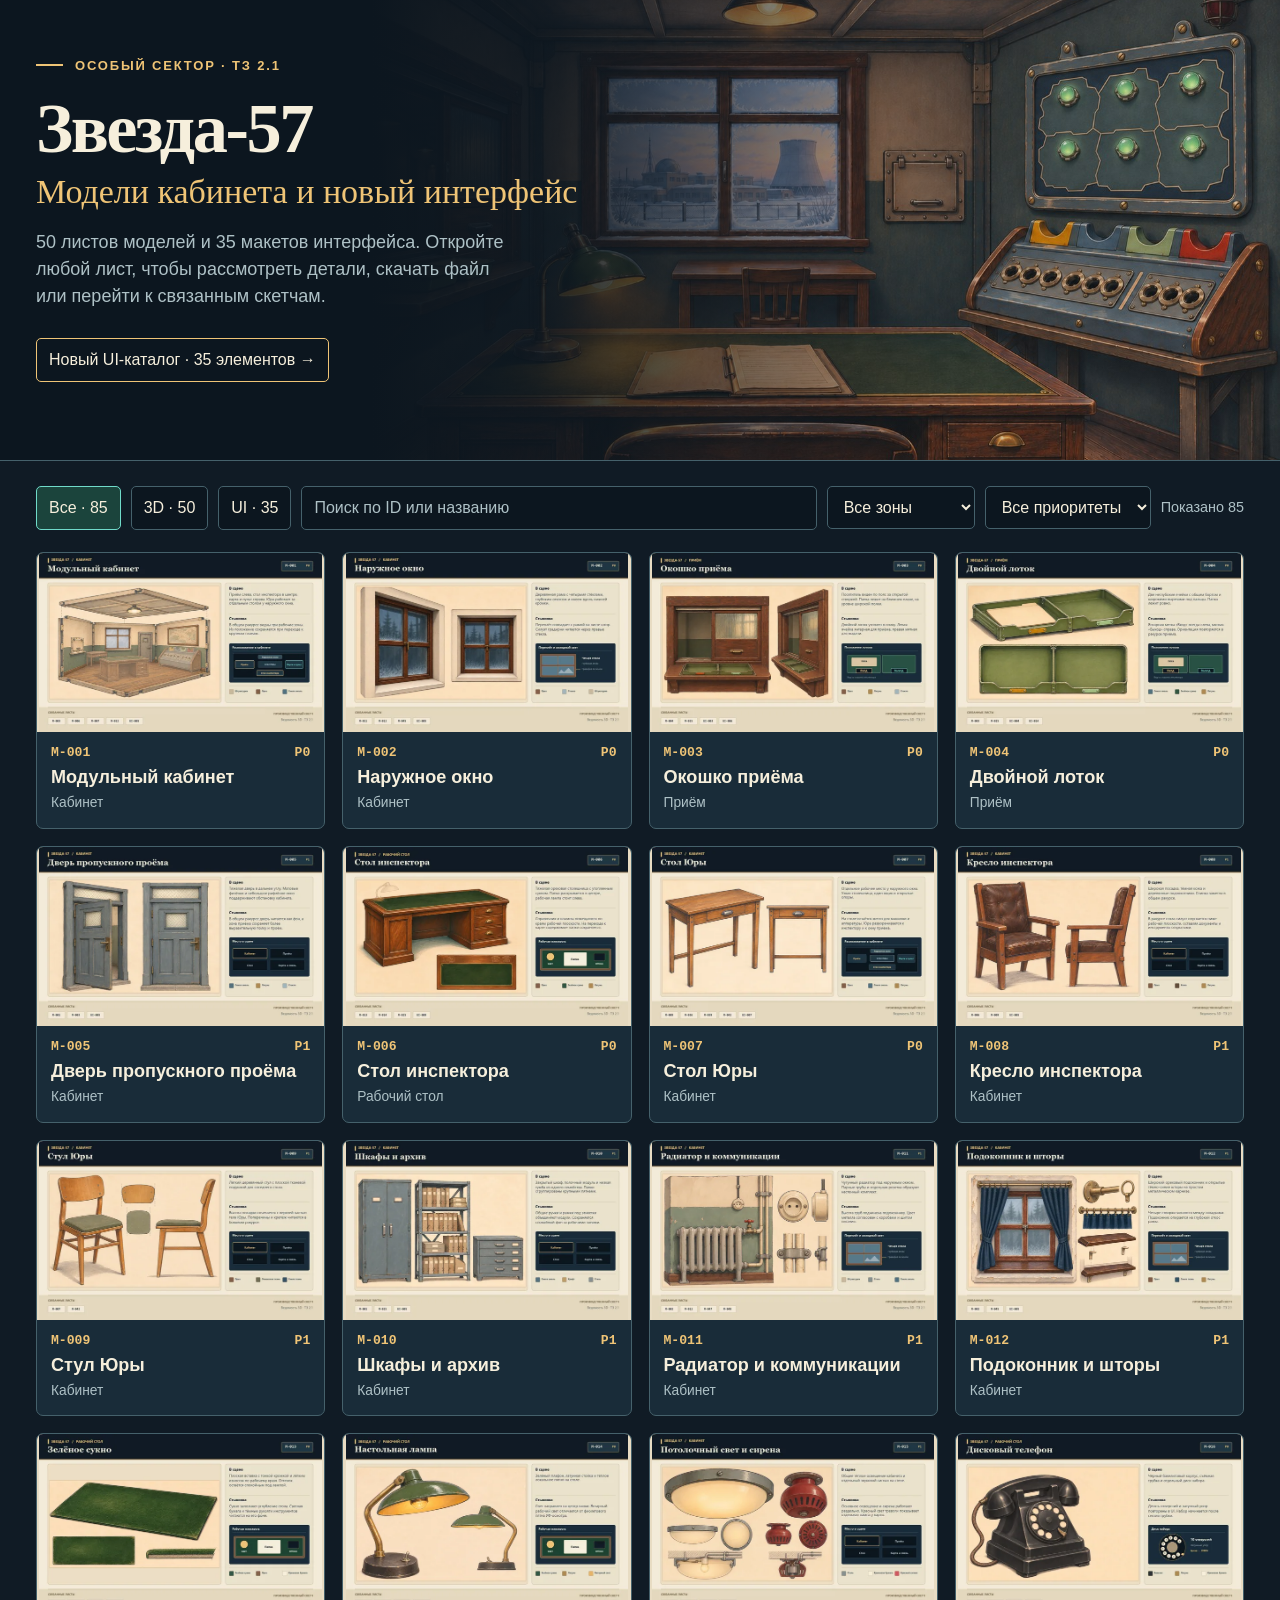
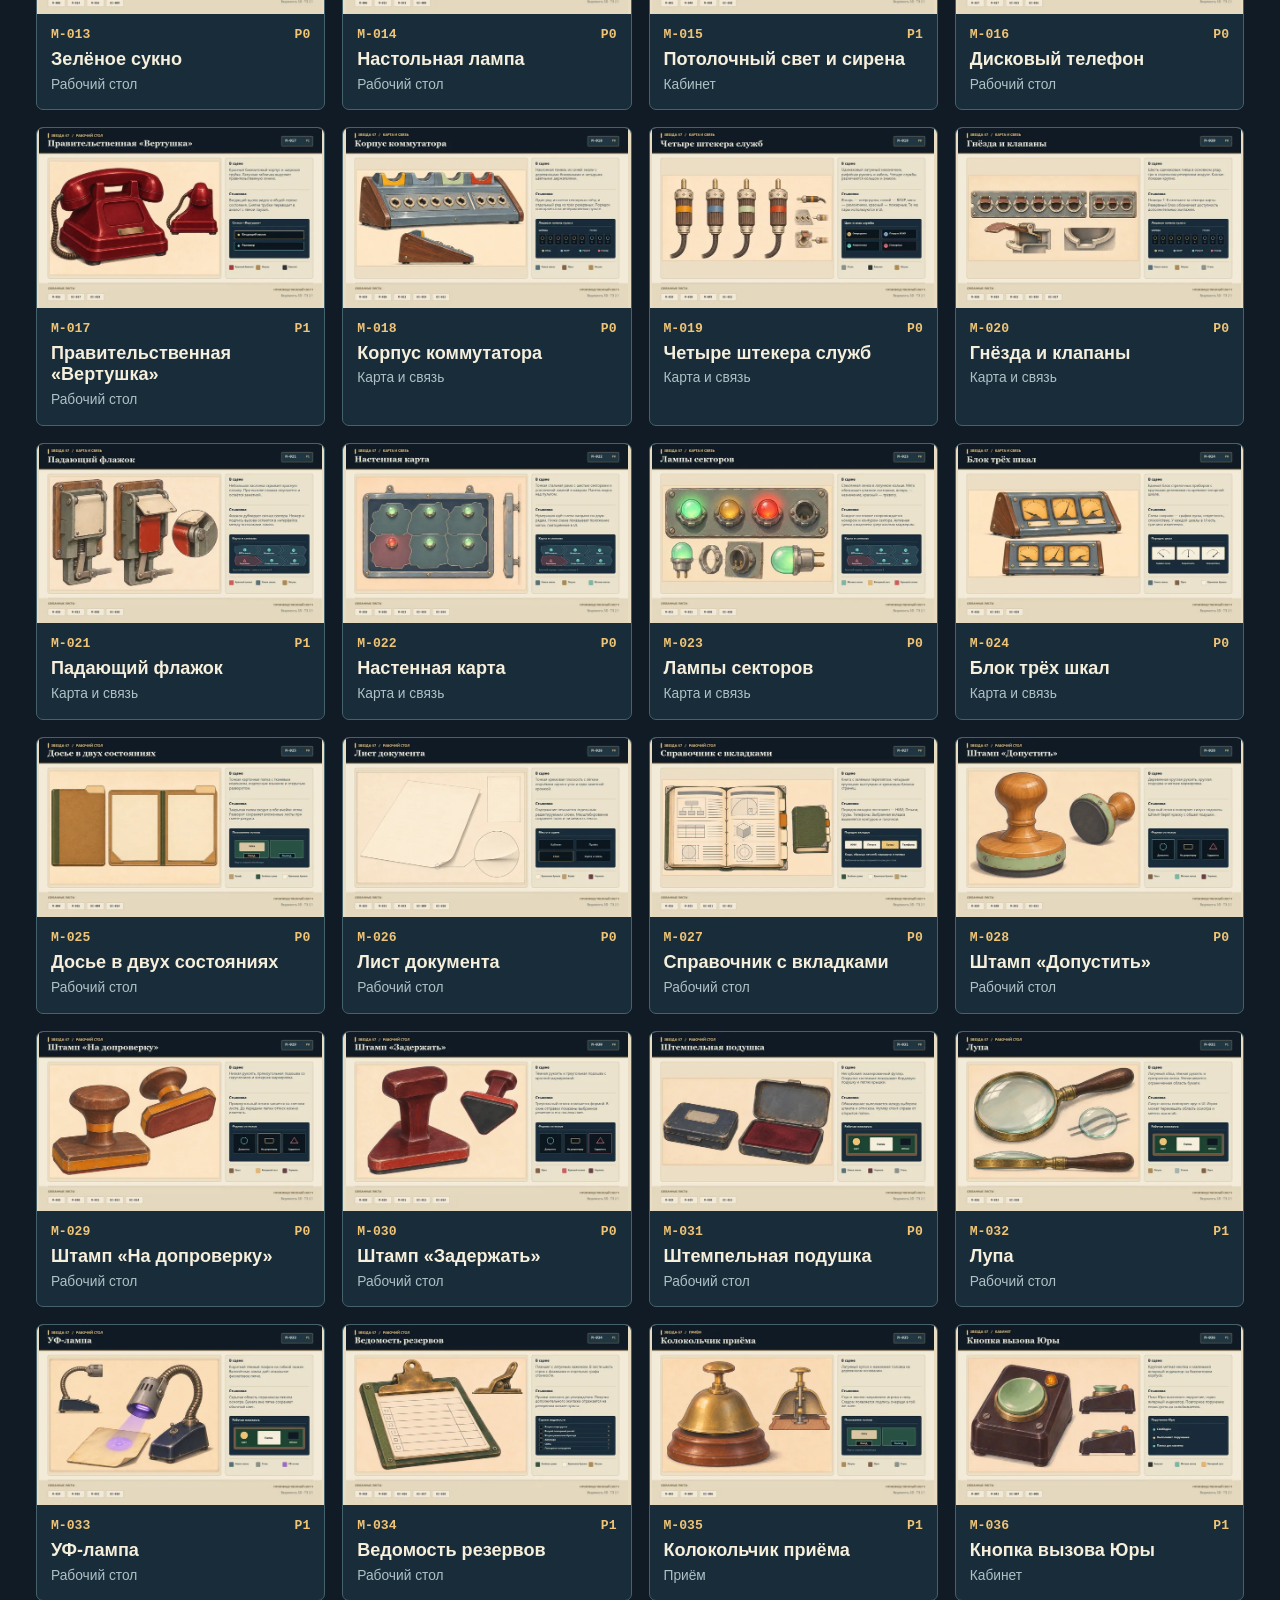
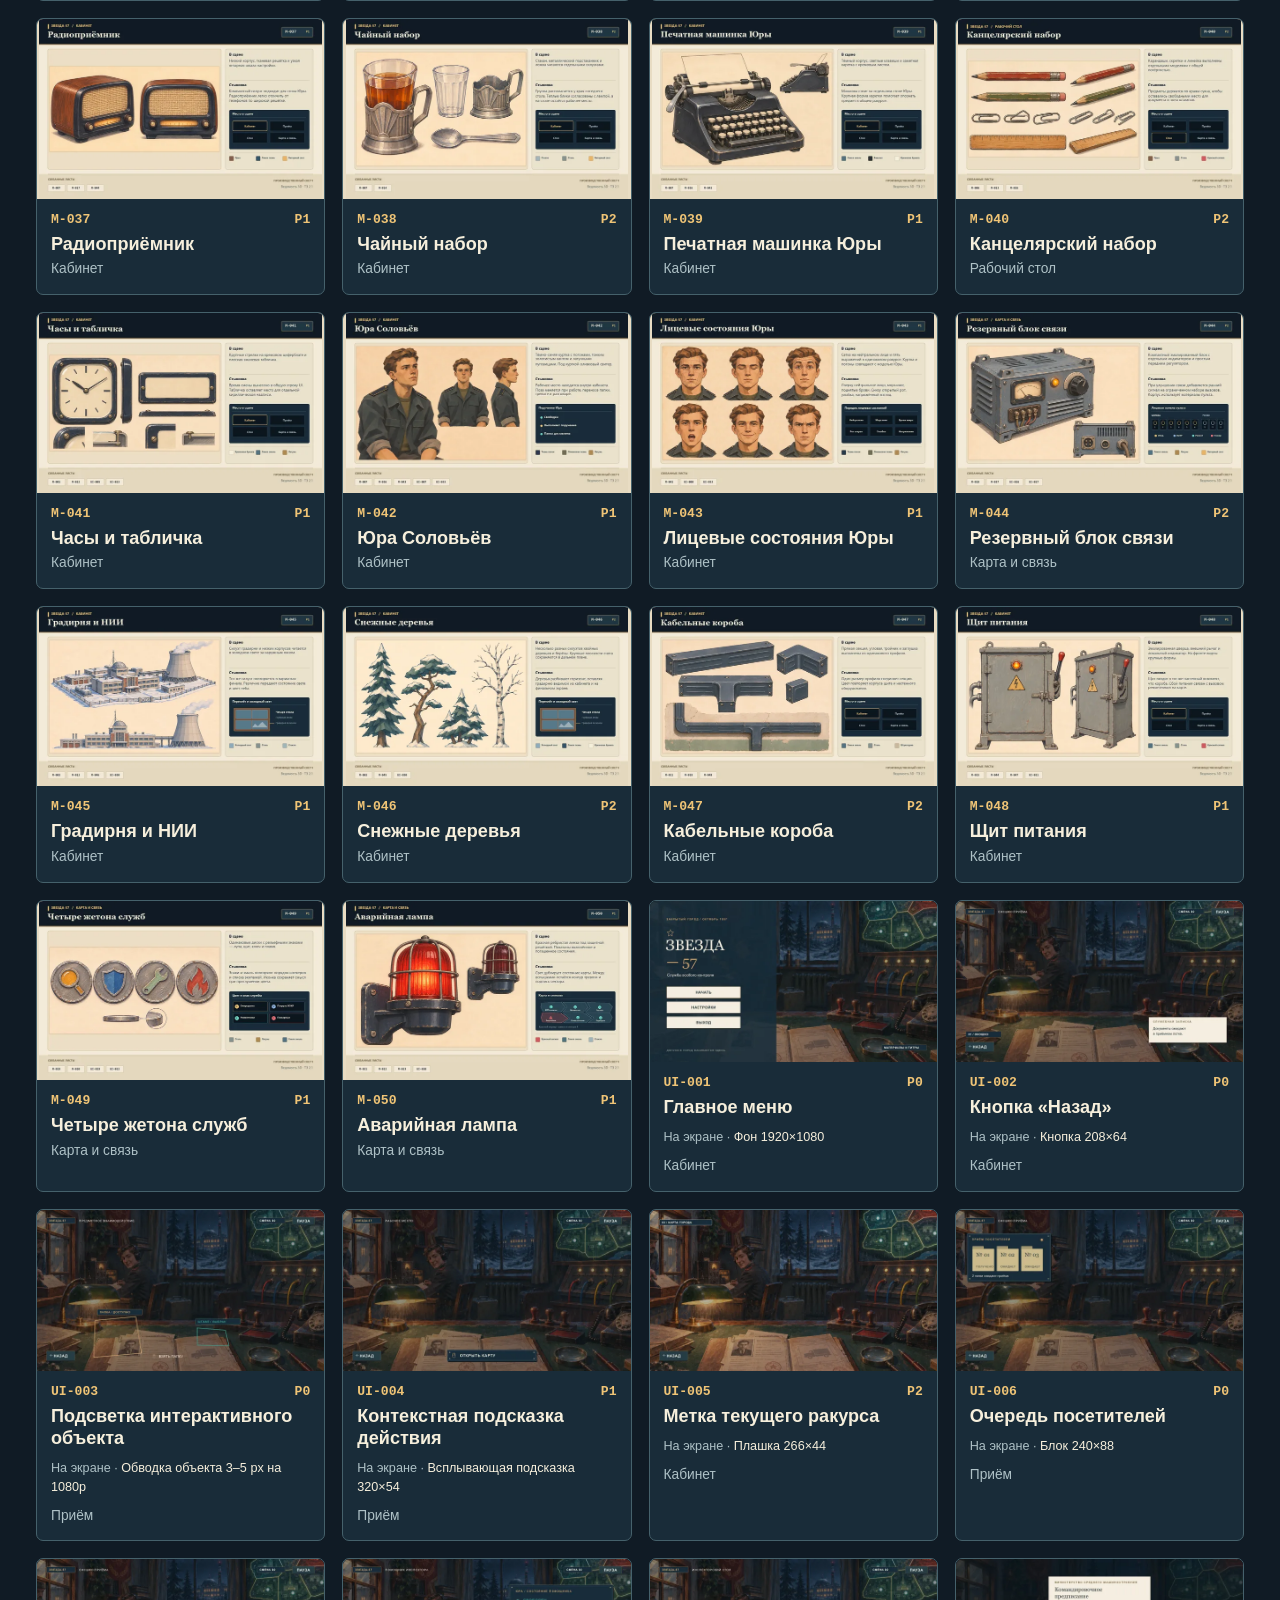
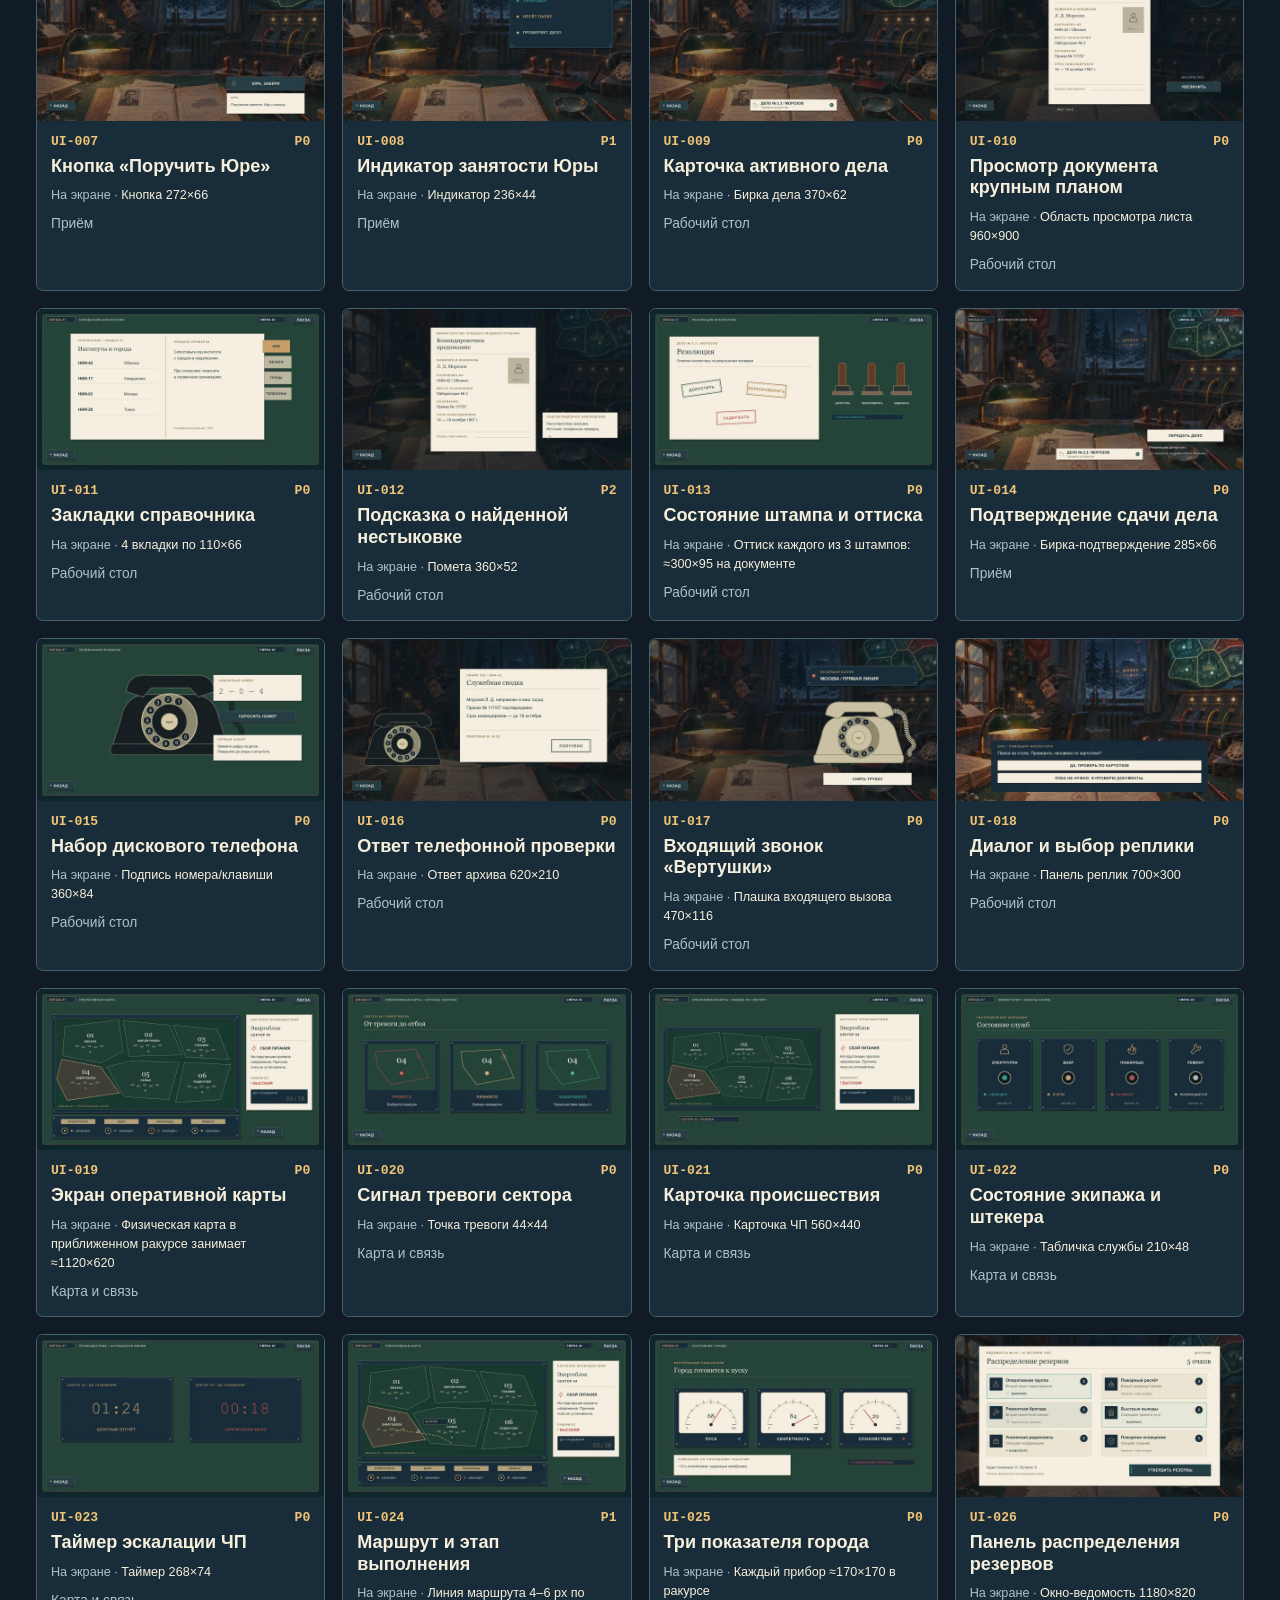
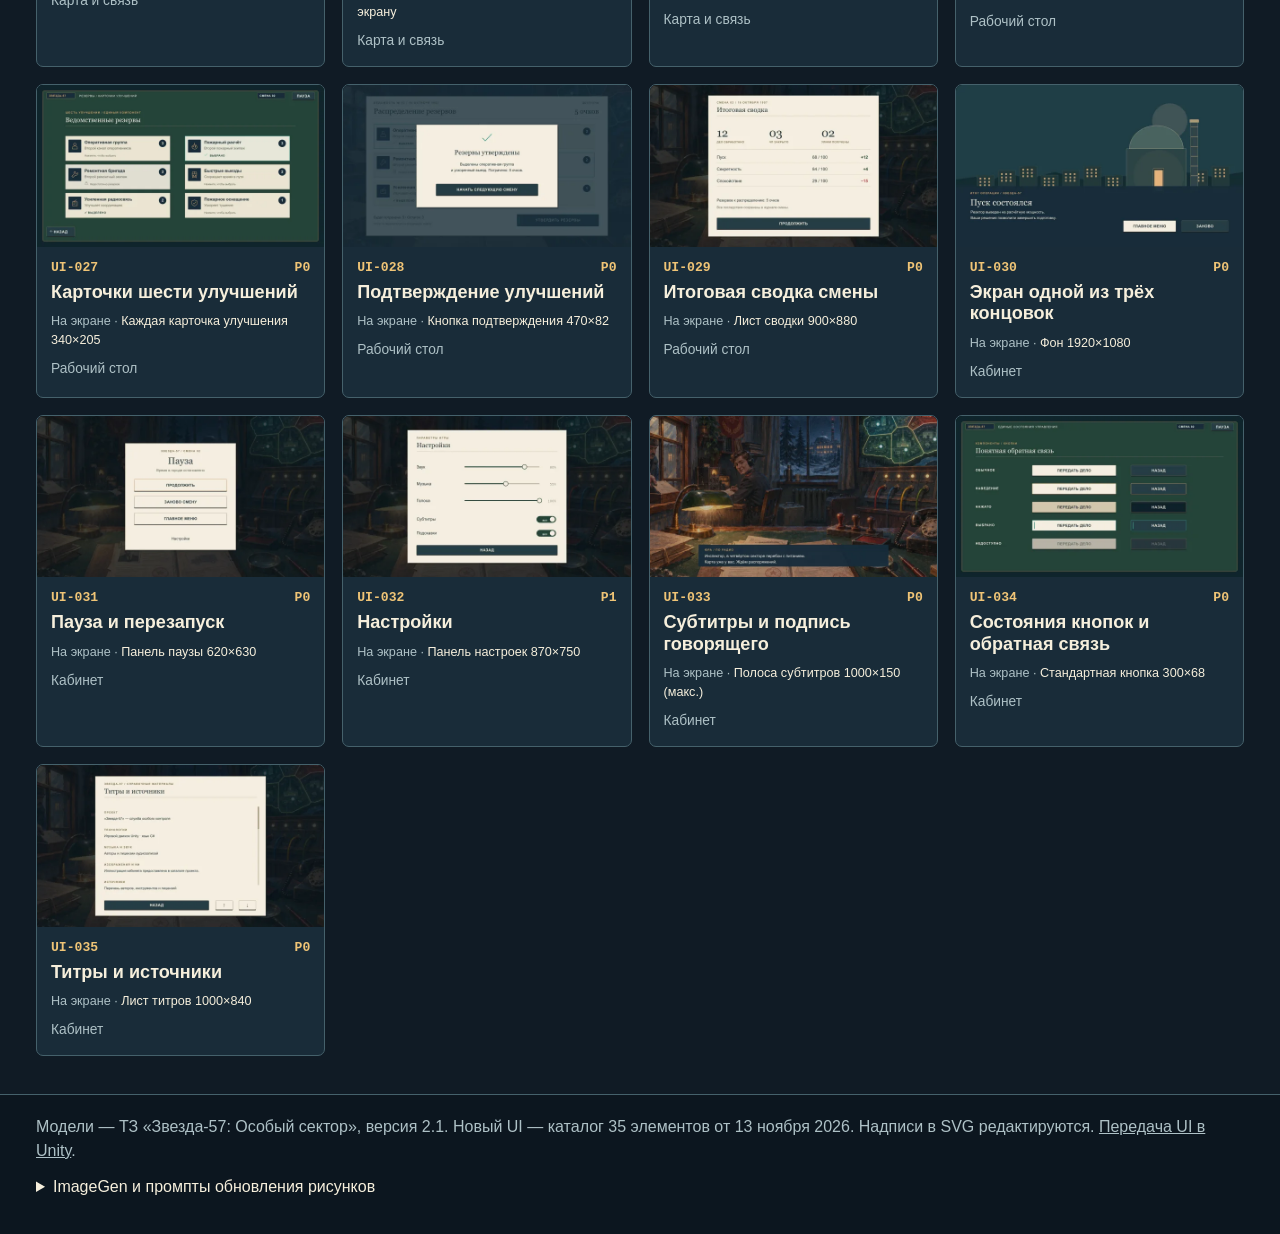
==== commit d2950022: "Add screen dimensions, positions and export sizes for all UI elements" ====
--- a/index.html
+++ b/index.html
@@ -46,6 +46,7 @@
 .dialog-body{grid-template-columns:1fr}.dialog-body img{max-height:62vh}}
 @media(prefers-reduced-motion:reduce){.preview img{transition:none}}
 .ui-catalog-link{display:inline-block;margin-top:12px;text-decoration:none;border-color:var(--gold)}.ui-downloads{display:flex;flex-wrap:wrap;gap:14px}.ending-variants{display:flex;flex-wrap:wrap;gap:8px;margin-top:16px}.ending-variants button[aria-pressed="true"]{border-color:var(--gold);color:var(--gold)}.ending-variants[hidden],#ui-files[hidden]{display:none}.card[data-kind="ui"] .preview img{aspect-ratio:16/9}
+.caption .card-dimensions{margin:9px 0;color:var(--paper);font-size:.79rem;overflow-wrap:anywhere}.card-dimensions span{color:var(--muted)}#ui-dimensions[hidden]{display:none}#ui-dimensions dl{font-size:.86rem}#ui-dimensions dt{color:var(--gold);margin-top:14px}#ui-dimensions dd{margin:4px 0 0;color:var(--muted);overflow-wrap:anywhere}.dimensions-base{font-size:.8rem}
 </style></head><body>
 <header class="hero"><div class="shell">
 <p class="eyebrow">Особый сектор · ТЗ 2.1</p><h1>Звезда‑57</h1>
@@ -58,15 +59,15 @@
 <select id="zone" aria-label="Рабочая зона"><option value="">Все зоны</option><option value="room">Кабинет</option><option value="intake">Приём</option><option value="desk">Рабочий стол</option><option value="map">Карта и связь</option></select>
 <select id="priority" aria-label="Приоритет"><option value="">Все приоритеты</option><option>P0</option><option>P1</option><option>P2</option></select>
 <span id="count" role="status"></span></div>
-<div class="grid"><article class="card" data-kind="model" data-zone="room" data-priority="P0" data-search="M-001 Модульный кабинет Комната: стены/пол/потолок"><a class="preview" href="3D/M-001.png" data-open="M-001" aria-label="Открыть M-001 Модульный кабинет"><img src="assets/previews/M-001.webp" alt="Модульный кабинет" width="450" height="285" loading="eager" decoding="async"></a><div class="caption"><div class="meta"><span>M-001</span><span>P0</span></div><h2>Модульный кабинет</h2><p>Кабинет</p></div></article><article class="card" data-kind="model" data-zone="room" data-priority="P0" data-search="M-002 Наружное окно Оконная рама + стекло + откос"><a class="preview" href="3D/M-002.png" data-open="M-002" aria-label="Открыть M-002 Наружное окно"><img src="assets/previews/M-002.webp" alt="Наружное окно" width="450" height="285" loading="eager" decoding="async"></a><div class="caption"><div class="meta"><span>M-002</span><span>P0</span></div><h2>Наружное окно</h2><p>Кабинет</p></div></article><article class="card" data-kind="model" data-zone="intake" data-priority="P0" data-search="M-003 Окошко приёма Окошко приёма с рамой"><a class="preview" href="3D/M-003.png" data-open="M-003" aria-label="Открыть M-003 Окошко приёма"><img src="assets/previews/M-003.webp" alt="Окошко приёма" width="450" height="285" loading="eager" decoding="async"></a><div class="caption"><div class="meta"><span>M-003</span><span>P0</span></div><h2>Окошко приёма</h2><p>Приём</p></div></article><article class="card" data-kind="model" data-zone="intake" data-priority="P0" data-search="M-004 Двойной лоток Двойной лоток: вход/выход"><a class="preview" href="3D/M-004.png" data-open="M-004" aria-label="Открыть M-004 Двойной лоток"><img src="assets/previews/M-004.webp" alt="Двойной лоток" width="450" height="285" loading="eager" decoding="async"></a><div class="caption"><div class="meta"><span>M-004</span><span>P0</span></div><h2>Двойной лоток</h2><p>Приём</p></div></article><article class="card" data-kind="model" data-zone="room" data-priority="P1" data-search="M-005 Дверь пропускного проёма Дверь/пропускной проём"><a class="preview" href="3D/M-005.png" data-open="M-005" aria-label="Открыть M-005 Дверь пропускного проёма"><img src="assets/previews/M-005.webp" alt="Дверь пропускного проёма" width="450" height="285" loading="eager" decoding="async"></a><div class="caption"><div class="meta"><span>M-005</span><span>P1</span></div><h2>Дверь пропускного проёма</h2><p>Кабинет</p></div></article><article class="card" data-kind="model" data-zone="desk" data-priority="P0" data-search="M-006 Стол инспектора Массивный основной стол"><a class="preview" href="3D/M-006.png" data-open="M-006" aria-label="Открыть M-006 Стол инспектора"><img src="assets/previews/M-006.webp" alt="Стол инспектора" width="450" height="285" loading="eager" decoding="async"></a><div class="caption"><div class="meta"><span>M-006</span><span>P0</span></div><h2>Стол инспектора</h2><p>Рабочий стол</p></div></article><article class="card" data-kind="model" data-zone="room" data-priority="P0" data-search="M-007 Стол Юры Соседний стол Юры"><a class="preview" href="3D/M-007.png" data-open="M-007" aria-label="Открыть M-007 Стол Юры"><img src="assets/previews/M-007.webp" alt="Стол Юры" width="450" height="285" loading="eager" decoding="async"></a><div class="caption"><div class="meta"><span>M-007</span><span>P0</span></div><h2>Стол Юры</h2><p>Кабинет</p></div></article><article class="card" data-kind="model" data-zone="room" data-priority="P1" data-search="M-008 Кресло инспектора Кресло инспектора"><a class="preview" href="3D/M-008.png" data-open="M-008" aria-label="Открыть M-008 Кресло инспектора"><img src="assets/previews/M-008.webp" alt="Кресло инспектора" width="450" height="285" loading="eager" decoding="async"></a><div class="caption"><div class="meta"><span>M-008</span><span>P1</span></div><h2>Кресло инспектора</h2><p>Кабинет</p></div></article><article class="card" data-kind="model" data-zone="room" data-priority="P1" data-search="M-009 Стул Юры Стул Юры"><a class="preview" href="3D/M-009.png" data-open="M-009" aria-label="Открыть M-009 Стул Юры"><img src="assets/previews/M-009.webp" alt="Стул Юры" width="450" height="285" loading="lazy" decoding="async"></a><div class="caption"><div class="meta"><span>M-009</span><span>P1</span></div><h2>Стул Юры</h2><p>Кабинет</p></div></article><article class="card" data-kind="model" data-zone="room" data-priority="P1" data-search="M-010 Шкафы и архив Шкафы/стеллажи/архив"><a class="preview" href="3D/M-010.png" data-open="M-010" aria-label="Открыть M-010 Шкафы и архив"><img src="assets/previews/M-010.webp" alt="Шкафы и архив" width="450" height="285" loading="lazy" decoding="async"></a><div class="caption"><div class="meta"><span>M-010</span><span>P1</span></div><h2>Шкафы и архив</h2><p>Кабинет</p></div></article><article class="card" data-kind="model" data-zone="room" data-priority="P1" data-search="M-011 Радиатор и коммуникации Радиатор/трубы/розетки"><a class="preview" href="3D/M-011.png" data-open="M-011" aria-label="Открыть M-011 Радиатор и коммуникации"><img src="assets/previews/M-011.webp" alt="Радиатор и коммуникации" width="450" height="285" loading="lazy" decoding="async"></a><div class="caption"><div class="meta"><span>M-011</span><span>P1</span></div><h2>Радиатор и коммуникации</h2><p>Кабинет</p></div></article><article class="card" data-kind="model" data-zone="room" data-priority="P1" data-search="M-012 Подоконник и шторы Подоконник/шторы"><a class="preview" href="3D/M-012.png" data-open="M-012" aria-label="Открыть M-012 Подоконник и шторы"><img src="assets/previews/M-012.webp" alt="Подоконник и шторы" width="450" height="285" loading="lazy" decoding="async"></a><div class="caption"><div class="meta"><span>M-012</span><span>P1</span></div><h2>Подоконник и шторы</h2><p>Кабинет</p></div></article><article class="card" data-kind="model" data-zone="desk" data-priority="P0" data-search="M-013 Зелёное сукно Зелёное сукно (геометрия)"><a class="preview" href="3D/M-013.png" data-open="M-013" aria-label="Открыть M-013 Зелёное сукно"><img src="assets/previews/M-013.webp" alt="Зелёное сукно" width="450" height="285" loading="lazy" decoding="async"></a><div class="caption"><div class="meta"><span>M-013</span><span>P0</span></div><h2>Зелёное сукно</h2><p>Рабочий стол</p></div></article><article class="card" data-kind="model" data-zone="desk" data-priority="P0" data-search="M-014 Настольная лампа Настольная лампа"><a class="preview" href="3D/M-014.png" data-open="M-014" aria-label="Открыть M-014 Настольная лампа"><img src="assets/previews/M-014.webp" alt="Настольная лампа" width="450" height="285" loading="lazy" decoding="async"></a><div class="caption"><div class="meta"><span>M-014</span><span>P0</span></div><h2>Настольная лампа</h2><p>Рабочий стол</p></div></article><article class="card" data-kind="model" data-zone="room" data-priority="P1" data-search="M-015 Потолочный свет и сирена Потолочный светильник/сирена"><a class="preview" href="3D/M-015.png" data-open="M-015" aria-label="Открыть M-015 Потолочный свет и сирена"><img src="assets/previews/M-015.webp" alt="Потолочный свет и сирена" width="450" height="285" loading="lazy" decoding="async"></a><div class="caption"><div class="meta"><span>M-015</span><span>P1</span></div><h2>Потолочный свет и сирена</h2><p>Кабинет</p></div></article><article class="card" data-kind="model" data-zone="desk" data-priority="P0" data-search="M-016 Дисковый телефон Чёрный дисковый телефон"><a class="preview" href="3D/M-016.png" data-open="M-016" aria-label="Открыть M-016 Дисковый телефон"><img src="assets/previews/M-016.webp" alt="Дисковый телефон" width="450" height="285" loading="lazy" decoding="async"></a><div class="caption"><div class="meta"><span>M-016</span><span>P0</span></div><h2>Дисковый телефон</h2><p>Рабочий стол</p></div></article><article class="card" data-kind="model" data-zone="desk" data-priority="P1" data-search="M-017 Правительственная «Вертушка» Красная «Вертушка»"><a class="preview" href="3D/M-017.png" data-open="M-017" aria-label="Открыть M-017 Правительственная «Вертушка»"><img src="assets/previews/M-017.webp" alt="Правительственная «Вертушка»" width="450" height="285" loading="lazy" decoding="async"></a><div class="caption"><div class="meta"><span>M-017</span><span>P1</span></div><h2>Правительственная «Вертушка»</h2><p>Рабочий стол</p></div></article><article class="card" data-kind="model" data-zone="map" data-priority="P0" data-search="M-018 Корпус коммутатора Штекерный коммутатор — основание"><a class="preview" href="3D/M-018.png" data-open="M-018" aria-label="Открыть M-018 Корпус коммутатора"><img src="assets/previews/M-018.webp" alt="Корпус коммутатора" width="450" height="285" loading="lazy" decoding="async"></a><div class="caption"><div class="meta"><span>M-018</span><span>P0</span></div><h2>Корпус коммутатора</h2><p>Карта и связь</p></div></article><article class="card" data-kind="model" data-zone="map" data-priority="P0" data-search="M-019 Четыре штекера служб Штекер + кабель + наконечник"><a class="preview" href="3D/M-019.png" data-open="M-019" aria-label="Открыть M-019 Четыре штекера служб"><img src="assets/previews/M-019.webp" alt="Четыре штекера служб" width="450" height="285" loading="lazy" decoding="async"></a><div class="caption"><div class="meta"><span>M-019</span><span>P0</span></div><h2>Четыре штекера служб</h2><p>Карта и связь</p></div></article><article class="card" data-kind="model" data-zone="map" data-priority="P0" data-search="M-020 Гнёзда и клапаны Гнёзда коммутатора/клапаны"><a class="preview" href="3D/M-020.png" data-open="M-020" aria-label="Открыть M-020 Гнёзда и клапаны"><img src="assets/previews/M-020.webp" alt="Гнёзда и клапаны" width="450" height="285" loading="lazy" decoding="async"></a><div class="caption"><div class="meta"><span>M-020</span><span>P0</span></div><h2>Гнёзда и клапаны</h2><p>Карта и связь</p></div></article><article class="card" data-kind="model" data-zone="map" data-priority="P1" data-search="M-021 Падающий флажок Падающий флажок сигнала"><a class="preview" href="3D/M-021.png" data-open="M-021" aria-label="Открыть M-021 Падающий флажок"><img src="assets/previews/M-021.webp" alt="Падающий флажок" width="450" height="285" loading="lazy" decoding="async"></a><div class="caption"><div class="meta"><span>M-021</span><span>P1</span></div><h2>Падающий флажок</h2><p>Карта и связь</p></div></article><article class="card" data-kind="model" data-zone="map" data-priority="P0" data-search="M-022 Настенная карта Настенная оперативная карта/рама"><a class="preview" href="3D/M-022.png" data-open="M-022" aria-label="Открыть M-022 Настенная карта"><img src="assets/previews/M-022.webp" alt="Настенная карта" width="450" height="285" loading="lazy" decoding="async"></a><div class="caption"><div class="meta"><span>M-022</span><span>P0</span></div><h2>Настенная карта</h2><p>Карта и связь</p></div></article><article class="card" data-kind="model" data-zone="map" data-priority="P0" data-search="M-023 Лампы секторов Лампы/индикаторы секторов"><a class="preview" href="3D/M-023.png" data-open="M-023" aria-label="Открыть M-023 Лампы секторов"><img src="assets/previews/M-023.webp" alt="Лампы секторов" width="450" height="285" loading="lazy" decoding="async"></a><div class="caption"><div class="meta"><span>M-023</span><span>P0</span></div><h2>Лампы секторов</h2><p>Карта и связь</p></div></article><article class="card" data-kind="model" data-zone="map" data-priority="P0" data-search="M-024 Блок трёх шкал Блок трёх стрелочных шкал"><a class="preview" href="3D/M-024.png" data-open="M-024" aria-label="Открыть M-024 Блок трёх шкал"><img src="assets/previews/M-024.webp" alt="Блок трёх шкал" width="450" height="285" loading="lazy" decoding="async"></a><div class="caption"><div class="meta"><span>M-024</span><span>P0</span></div><h2>Блок трёх шкал</h2><p>Карта и связь</p></div></article><article class="card" data-kind="model" data-zone="desk" data-priority="P0" data-search="M-025 Досье в двух состояниях Папка закрытая/открытая"><a class="preview" href="3D/M-025.png" data-open="M-025" aria-label="Открыть M-025 Досье в двух состояниях"><img src="assets/previews/M-025.webp" alt="Досье в двух состояниях" width="450" height="285" loading="lazy" decoding="async"></a><div class="caption"><div class="meta"><span>M-025</span><span>P0</span></div><h2>Досье в двух состояниях</h2><p>Рабочий стол</p></div></article><article class="card" data-kind="model" data-zone="desk" data-priority="P0" data-search="M-026 Лист документа Лист бумаги (плоскость + толщина)"><a class="preview" href="3D/M-026.png" data-open="M-026" aria-label="Открыть M-026 Лист документа"><img src="assets/previews/M-026.webp" alt="Лист документа" width="450" height="285" loading="lazy" decoding="async"></a><div class="caption"><div class="meta"><span>M-026</span><span>P0</span></div><h2>Лист документа</h2><p>Рабочий стол</p></div></article><article class="card" data-kind="model" data-zone="desk" data-priority="P0" data-search="M-027 Справочник с вкладками Справочник (книга + страницы)"><a class="preview" href="3D/M-027.png" data-open="M-027" aria-label="Открыть M-027 Справочник с вкладками"><img src="assets/previews/M-027.webp" alt="Справочник с вкладками" width="450" height="285" loading="lazy" decoding="async"></a><div class="caption"><div class="meta"><span>M-027</span><span>P0</span></div><h2>Справочник с вкладками</h2><p>Рабочий стол</p></div></article><article class="card" data-kind="model" data-zone="desk" data-priority="P0" data-search="M-028 Штамп «Допустить» Штамп «Допустить»"><a class="preview" href="3D/M-028.png" data-open="M-028" aria-label="Открыть M-028 Штамп «Допустить»"><img src="assets/previews/M-028.webp" alt="Штамп «Допустить»" width="450" height="285" loading="lazy" decoding="async"></a><div class="caption"><div class="meta"><span>M-028</span><span>P0</span></div><h2>Штамп «Допустить»</h2><p>Рабочий стол</p></div></article><article class="card" data-kind="model" data-zone="desk" data-priority="P0" data-search="M-029 Штамп «На допроверку» Штамп «Допроверка»"><a class="preview" href="3D/M-029.png" data-open="M-029" aria-label="Открыть M-029 Штамп «На допроверку»"><img src="assets/previews/M-029.webp" alt="Штамп «На допроверку»" width="450" height="285" loading="lazy" decoding="async"></a><div class="caption"><div class="meta"><span>M-029</span><span>P0</span></div><h2>Штамп «На допроверку»</h2><p>Рабочий стол</p></div></article><article class="card" data-kind="model" data-zone="desk" data-priority="P0" data-search="M-030 Штамп «Задержать» Штамп «Задержать»"><a class="preview" href="3D/M-030.png" data-open="M-030" aria-label="Открыть M-030 Штамп «Задержать»"><img src="assets/previews/M-030.webp" alt="Штамп «Задержать»" width="450" height="285" loading="lazy" decoding="async"></a><div class="caption"><div class="meta"><span>M-030</span><span>P0</span></div><h2>Штамп «Задержать»</h2><p>Рабочий стол</p></div></article><article class="card" data-kind="model" data-zone="desk" data-priority="P0" data-search="M-031 Штемпельная подушка Штемпельная подушка"><a class="preview" href="3D/M-031.png" data-open="M-031" aria-label="Открыть M-031 Штемпельная подушка"><img src="assets/previews/M-031.webp" alt="Штемпельная подушка" width="450" height="285" loading="lazy" decoding="async"></a><div class="caption"><div class="meta"><span>M-031</span><span>P0</span></div><h2>Штемпельная подушка</h2><p>Рабочий стол</p></div></article><article class="card" data-kind="model" data-zone="desk" data-priority="P1" data-search="M-032 Лупа Лупа с ручкой"><a class="preview" href="3D/M-032.png" data-open="M-032" aria-label="Открыть M-032 Лупа"><img src="assets/previews/M-032.webp" alt="Лупа" width="450" height="285" loading="lazy" decoding="async"></a><div class="caption"><div class="meta"><span>M-032</span><span>P1</span></div><h2>Лупа</h2><p>Рабочий стол</p></div></article><article class="card" data-kind="model" data-zone="desk" data-priority="P1" data-search="M-033 УФ-лампа УФ-лампа на гибкой ножке"><a class="preview" href="3D/M-033.png" data-open="M-033" aria-label="Открыть M-033 УФ-лампа"><img src="assets/previews/M-033.webp" alt="УФ-лампа" width="450" height="285" loading="lazy" decoding="async"></a><div class="caption"><div class="meta"><span>M-033</span><span>P1</span></div><h2>УФ-лампа</h2><p>Рабочий стол</p></div></article><article class="card" data-kind="model" data-zone="desk" data-priority="P1" data-search="M-034 Ведомость резервов Ведомость резервов / планшет"><a class="preview" href="3D/M-034.png" data-open="M-034" aria-label="Открыть M-034 Ведомость резервов"><img src="assets/previews/M-034.webp" alt="Ведомость резервов" width="450" height="285" loading="lazy" decoding="async"></a><div class="caption"><div class="meta"><span>M-034</span><span>P1</span></div><h2>Ведомость резервов</h2><p>Рабочий стол</p></div></article><article class="card" data-kind="model" data-zone="intake" data-priority="P1" data-search="M-035 Колокольчик приёма Деревянный звонок/колокольчик"><a class="preview" href="3D/M-035.png" data-open="M-035" aria-label="Открыть M-035 Колокольчик приёма"><img src="assets/previews/M-035.webp" alt="Колокольчик приёма" width="450" height="285" loading="lazy" decoding="async"></a><div class="caption"><div class="meta"><span>M-035</span><span>P1</span></div><h2>Колокольчик приёма</h2><p>Приём</p></div></article><article class="card" data-kind="model" data-zone="room" data-priority="P1" data-search="M-036 Кнопка вызова Юры Сигнальная кнопка Юры"><a class="preview" href="3D/M-036.png" data-open="M-036" aria-label="Открыть M-036 Кнопка вызова Юры"><img src="assets/previews/M-036.webp" alt="Кнопка вызова Юры" width="450" height="285" loading="lazy" decoding="async"></a><div class="caption"><div class="meta"><span>M-036</span><span>P1</span></div><h2>Кнопка вызова Юры</h2><p>Кабинет</p></div></article><article class="card" data-kind="model" data-zone="room" data-priority="P1" data-search="M-037 Радиоприёмник Небольшой радиоприёмник"><a class="preview" href="3D/M-037.png" data-open="M-037" aria-label="Открыть M-037 Радиоприёмник"><img src="assets/previews/M-037.webp" alt="Радиоприёмник" width="450" height="285" loading="lazy" decoding="async"></a><div class="caption"><div class="meta"><span>M-037</span><span>P1</span></div><h2>Радиоприёмник</h2><p>Кабинет</p></div></article><article class="card" data-kind="model" data-zone="room" data-priority="P2" data-search="M-038 Чайный набор Чай/подстаканник/ложка"><a class="preview" href="3D/M-038.png" data-open="M-038" aria-label="Открыть M-038 Чайный набор"><img src="assets/previews/M-038.webp" alt="Чайный набор" width="450" height="285" loading="lazy" decoding="async"></a><div class="caption"><div class="meta"><span>M-038</span><span>P2</span></div><h2>Чайный набор</h2><p>Кабинет</p></div></article><article class="card" data-kind="model" data-zone="room" data-priority="P1" data-search="M-039 Печатная машинка Юры Печатная машинка Юры"><a class="preview" href="3D/M-039.png" data-open="M-039" aria-label="Открыть M-039 Печатная машинка Юры"><img src="assets/previews/M-039.webp" alt="Печатная машинка Юры" width="450" height="285" loading="lazy" decoding="async"></a><div class="caption"><div class="meta"><span>M-039</span><span>P1</span></div><h2>Печатная машинка Юры</h2><p>Кабинет</p></div></article><article class="card" data-kind="model" data-zone="desk" data-priority="P2" data-search="M-040 Канцелярский набор Карандаши/скрепки/линейка"><a class="preview" href="3D/M-040.png" data-open="M-040" aria-label="Открыть M-040 Канцелярский набор"><img src="assets/previews/M-040.webp" alt="Канцелярский набор" width="450" height="285" loading="lazy" decoding="async"></a><div class="caption"><div class="meta"><span>M-040</span><span>P2</span></div><h2>Канцелярский набор</h2><p>Рабочий стол</p></div></article><article class="card" data-kind="model" data-zone="room" data-priority="P1" data-search="M-041 Часы и табличка Настенная табличка/часы"><a class="preview" href="3D/M-041.png" data-open="M-041" aria-label="Открыть M-041 Часы и табличка"><img src="assets/previews/M-041.webp" alt="Часы и табличка" width="450" height="285" loading="lazy" decoding="async"></a><div class="caption"><div class="meta"><span>M-041</span><span>P1</span></div><h2>Часы и табличка</h2><p>Кабинет</p></div></article><article class="card" data-kind="model" data-zone="room" data-priority="P1" data-search="M-042 Юра Соловьёв Юра: стилизованная 3D-модель"><a class="preview" href="3D/M-042.png" data-open="M-042" aria-label="Открыть M-042 Юра Соловьёв"><img src="assets/previews/M-042.webp" alt="Юра Соловьёв" width="450" height="285" loading="lazy" decoding="async"></a><div class="caption"><div class="meta"><span>M-042</span><span>P1</span></div><h2>Юра Соловьёв</h2><p>Кабинет</p></div></article><article class="card" data-kind="model" data-zone="room" data-priority="P1" data-search="M-043 Лицевые состояния Юры Риг/лицевые blendshapes Юры"><a class="preview" href="3D/M-043.png" data-open="M-043" aria-label="Открыть M-043 Лицевые состояния Юры"><img src="assets/previews/M-043.webp" alt="Лицевые состояния Юры" width="450" height="285" loading="lazy" decoding="async"></a><div class="caption"><div class="meta"><span>M-043</span><span>P1</span></div><h2>Лицевые состояния Юры</h2><p>Кабинет</p></div></article><article class="card" data-kind="model" data-zone="map" data-priority="P2" data-search="M-044 Резервный блок связи Резервный блок радиосвязи"><a class="preview" href="3D/M-044.png" data-open="M-044" aria-label="Открыть M-044 Резервный блок связи"><img src="assets/previews/M-044.webp" alt="Резервный блок связи" width="450" height="285" loading="lazy" decoding="async"></a><div class="caption"><div class="meta"><span>M-044</span><span>P2</span></div><h2>Резервный блок связи</h2><p>Карта и связь</p></div></article><article class="card" data-kind="model" data-zone="room" data-priority="P1" data-search="M-045 Градирня и НИИ Фоновая градирня/НИИ за окном"><a class="preview" href="3D/M-045.png" data-open="M-045" aria-label="Открыть M-045 Градирня и НИИ"><img src="assets/previews/M-045.webp" alt="Градирня и НИИ" width="450" height="285" loading="lazy" decoding="async"></a><div class="caption"><div class="meta"><span>M-045</span><span>P1</span></div><h2>Градирня и НИИ</h2><p>Кабинет</p></div></article><article class="card" data-kind="model" data-zone="room" data-priority="P2" data-search="M-046 Снежные деревья Снежные деревья / силуэты"><a class="preview" href="3D/M-046.png" data-open="M-046" aria-label="Открыть M-046 Снежные деревья"><img src="assets/previews/M-046.webp" alt="Снежные деревья" width="450" height="285" loading="lazy" decoding="async"></a><div class="caption"><div class="meta"><span>M-046</span><span>P2</span></div><h2>Снежные деревья</h2><p>Кабинет</p></div></article><article class="card" data-kind="model" data-zone="room" data-priority="P2" data-search="M-047 Кабельные короба Декоративные кабельные короба"><a class="preview" href="3D/M-047.png" data-open="M-047" aria-label="Открыть M-047 Кабельные короба"><img src="assets/previews/M-047.webp" alt="Кабельные короба" width="450" height="285" loading="lazy" decoding="async"></a><div class="caption"><div class="meta"><span>M-047</span><span>P2</span></div><h2>Кабельные короба</h2><p>Кабинет</p></div></article><article class="card" data-kind="model" data-zone="room" data-priority="P1" data-search="M-048 Щит питания Щит питания/рубильник"><a class="preview" href="3D/M-048.png" data-open="M-048" aria-label="Открыть M-048 Щит питания"><img src="assets/previews/M-048.webp" alt="Щит питания" width="450" height="285" loading="lazy" decoding="async"></a><div class="caption"><div class="meta"><span>M-048</span><span>P1</span></div><h2>Щит питания</h2><p>Кабинет</p></div></article><article class="card" data-kind="model" data-zone="map" data-priority="P1" data-search="M-049 Четыре жетона служб Металлические жетоны экипажей"><a class="preview" href="3D/M-049.png" data-open="M-049" aria-label="Открыть M-049 Четыре жетона служб"><img src="assets/previews/M-049.webp" alt="Четыре жетона служб" width="450" height="285" loading="lazy" decoding="async"></a><div class="caption"><div class="meta"><span>M-049</span><span>P1</span></div><h2>Четыре жетона служб</h2><p>Карта и связь</p></div></article><article class="card" data-kind="model" data-zone="map" data-priority="P1" data-search="M-050 Аварийная лампа Красная аварийная лампа"><a class="preview" href="3D/M-050.png" data-open="M-050" aria-label="Открыть M-050 Аварийная лампа"><img src="assets/previews/M-050.webp" alt="Аварийная лампа" width="450" height="285" loading="lazy" decoding="async"></a><div class="caption"><div class="meta"><span>M-050</span><span>P1</span></div><h2>Аварийная лампа</h2><p>Карта и связь</p></div></article><article class="card" data-kind="ui" data-zone="room" data-priority="P0" data-search="UI-001 Главное меню"><a class="preview" href="UI/UI-001.svg" data-open="UI-001" aria-label="Открыть UI-001 Главное меню"><img src="assets/previews/UI-001.webp" alt="Главное меню" width="640" height="360" loading="lazy" decoding="async"></a><div class="caption"><div class="meta"><span>UI-001</span><span>P0</span></div><h2>Главное меню</h2><p>Кабинет</p></div></article><article class="card" data-kind="ui" data-zone="room" data-priority="P0" data-search="UI-002 Кнопка «Назад»"><a class="preview" href="UI/UI-002.svg" data-open="UI-002" aria-label="Открыть UI-002 Кнопка «Назад»"><img src="assets/previews/UI-002.webp" alt="Кнопка «Назад»" width="640" height="360" loading="lazy" decoding="async"></a><div class="caption"><div class="meta"><span>UI-002</span><span>P0</span></div><h2>Кнопка «Назад»</h2><p>Кабинет</p></div></article><article class="card" data-kind="ui" data-zone="intake" data-priority="P0" data-search="UI-003 Подсветка интерактивного объекта"><a class="preview" href="UI/UI-003.svg" data-open="UI-003" aria-label="Открыть UI-003 Подсветка интерактивного объекта"><img src="assets/previews/UI-003.webp" alt="Подсветка интерактивного объекта" width="640" height="360" loading="lazy" decoding="async"></a><div class="caption"><div class="meta"><span>UI-003</span><span>P0</span></div><h2>Подсветка интерактивного объекта</h2><p>Приём</p></div></article><article class="card" data-kind="ui" data-zone="intake" data-priority="P1" data-search="UI-004 Контекстная подсказка действия"><a class="preview" href="UI/UI-004.svg" data-open="UI-004" aria-label="Открыть UI-004 Контекстная подсказка действия"><img src="assets/previews/UI-004.webp" alt="Контекстная подсказка действия" width="640" height="360" loading="lazy" decoding="async"></a><div class="caption"><div class="meta"><span>UI-004</span><span>P1</span></div><h2>Контекстная подсказка действия</h2><p>Приём</p></div></article><article class="card" data-kind="ui" data-zone="room" data-priority="P2" data-search="UI-005 Метка текущего ракурса"><a class="preview" href="UI/UI-005.svg" data-open="UI-005" aria-label="Открыть UI-005 Метка текущего ракурса"><img src="assets/previews/UI-005.webp" alt="Метка текущего ракурса" width="640" height="360" loading="lazy" decoding="async"></a><div class="caption"><div class="meta"><span>UI-005</span><span>P2</span></div><h2>Метка текущего ракурса</h2><p>Кабинет</p></div></article><article class="card" data-kind="ui" data-zone="intake" data-priority="P0" data-search="UI-006 Очередь посетителей"><a class="preview" href="UI/UI-006.svg" data-open="UI-006" aria-label="Открыть UI-006 Очередь посетителей"><img src="assets/previews/UI-006.webp" alt="Очередь посетителей" width="640" height="360" loading="lazy" decoding="async"></a><div class="caption"><div class="meta"><span>UI-006</span><span>P0</span></div><h2>Очередь посетителей</h2><p>Приём</p></div></article><article class="card" data-kind="ui" data-zone="intake" data-priority="P0" data-search="UI-007 Кнопка «Поручить Юре»"><a class="preview" href="UI/UI-007.svg" data-open="UI-007" aria-label="Открыть UI-007 Кнопка «Поручить Юре»"><img src="assets/previews/UI-007.webp" alt="Кнопка «Поручить Юре»" width="640" height="360" loading="lazy" decoding="async"></a><div class="caption"><div class="meta"><span>UI-007</span><span>P0</span></div><h2>Кнопка «Поручить Юре»</h2><p>Приём</p></div></article><article class="card" data-kind="ui" data-zone="intake" data-priority="P1" data-search="UI-008 Индикатор занятости Юры"><a class="preview" href="UI/UI-008.svg" data-open="UI-008" aria-label="Открыть UI-008 Индикатор занятости Юры"><img src="assets/previews/UI-008.webp" alt="Индикатор занятости Юры" width="640" height="360" loading="lazy" decoding="async"></a><div class="caption"><div class="meta"><span>UI-008</span><span>P1</span></div><h2>Индикатор занятости Юры</h2><p>Приём</p></div></article><article class="card" data-kind="ui" data-zone="desk" data-priority="P0" data-search="UI-009 Карточка активного дела"><a class="preview" href="UI/UI-009.svg" data-open="UI-009" aria-label="Открыть UI-009 Карточка активного дела"><img src="assets/previews/UI-009.webp" alt="Карточка активного дела" width="640" height="360" loading="lazy" decoding="async"></a><div class="caption"><div class="meta"><span>UI-009</span><span>P0</span></div><h2>Карточка активного дела</h2><p>Рабочий стол</p></div></article><article class="card" data-kind="ui" data-zone="desk" data-priority="P0" data-search="UI-010 Просмотр документа крупным планом"><a class="preview" href="UI/UI-010.svg" data-open="UI-010" aria-label="Открыть UI-010 Просмотр документа крупным планом"><img src="assets/previews/UI-010.webp" alt="Просмотр документа крупным планом" width="640" height="360" loading="lazy" decoding="async"></a><div class="caption"><div class="meta"><span>UI-010</span><span>P0</span></div><h2>Просмотр документа крупным планом</h2><p>Рабочий стол</p></div></article><article class="card" data-kind="ui" data-zone="desk" data-priority="P0" data-search="UI-011 Закладки справочника"><a class="preview" href="UI/UI-011.svg" data-open="UI-011" aria-label="Открыть UI-011 Закладки справочника"><img src="assets/previews/UI-011.webp" alt="Закладки справочника" width="640" height="360" loading="lazy" decoding="async"></a><div class="caption"><div class="meta"><span>UI-011</span><span>P0</span></div><h2>Закладки справочника</h2><p>Рабочий стол</p></div></article><article class="card" data-kind="ui" data-zone="desk" data-priority="P2" data-search="UI-012 Подсказка о найденной нестыковке"><a class="preview" href="UI/UI-012.svg" data-open="UI-012" aria-label="Открыть UI-012 Подсказка о найденной нестыковке"><img src="assets/previews/UI-012.webp" alt="Подсказка о найденной нестыковке" width="640" height="360" loading="lazy" decoding="async"></a><div class="caption"><div class="meta"><span>UI-012</span><span>P2</span></div><h2>Подсказка о найденной нестыковке</h2><p>Рабочий стол</p></div></article><article class="card" data-kind="ui" data-zone="desk" data-priority="P0" data-search="UI-013 Состояние штампа и оттиска"><a class="preview" href="UI/UI-013.svg" data-open="UI-013" aria-label="Открыть UI-013 Состояние штампа и оттиска"><img src="assets/previews/UI-013.webp" alt="Состояние штампа и оттиска" width="640" height="360" loading="lazy" decoding="async"></a><div class="caption"><div class="meta"><span>UI-013</span><span>P0</span></div><h2>Состояние штампа и оттиска</h2><p>Рабочий стол</p></div></article><article class="card" data-kind="ui" data-zone="intake" data-priority="P0" data-search="UI-014 Подтверждение сдачи дела"><a class="preview" href="UI/UI-014.svg" data-open="UI-014" aria-label="Открыть UI-014 Подтверждение сдачи дела"><img src="assets/previews/UI-014.webp" alt="Подтверждение сдачи дела" width="640" height="360" loading="lazy" decoding="async"></a><div class="caption"><div class="meta"><span>UI-014</span><span>P0</span></div><h2>Подтверждение сдачи дела</h2><p>Приём</p></div></article><article class="card" data-kind="ui" data-zone="desk" data-priority="P0" data-search="UI-015 Набор дискового телефона"><a class="preview" href="UI/UI-015.svg" data-open="UI-015" aria-label="Открыть UI-015 Набор дискового телефона"><img src="assets/previews/UI-015.webp" alt="Набор дискового телефона" width="640" height="360" loading="lazy" decoding="async"></a><div class="caption"><div class="meta"><span>UI-015</span><span>P0</span></div><h2>Набор дискового телефона</h2><p>Рабочий стол</p></div></article><article class="card" data-kind="ui" data-zone="desk" data-priority="P0" data-search="UI-016 Ответ телефонной проверки"><a class="preview" href="UI/UI-016.svg" data-open="UI-016" aria-label="Открыть UI-016 Ответ телефонной проверки"><img src="assets/previews/UI-016.webp" alt="Ответ телефонной проверки" width="640" height="360" loading="lazy" decoding="async"></a><div class="caption"><div class="meta"><span>UI-016</span><span>P0</span></div><h2>Ответ телефонной проверки</h2><p>Рабочий стол</p></div></article><article class="card" data-kind="ui" data-zone="desk" data-priority="P0" data-search="UI-017 Входящий звонок «Вертушки»"><a class="preview" href="UI/UI-017.svg" data-open="UI-017" aria-label="Открыть UI-017 Входящий звонок «Вертушки»"><img src="assets/previews/UI-017.webp" alt="Входящий звонок «Вертушки»" width="640" height="360" loading="lazy" decoding="async"></a><div class="caption"><div class="meta"><span>UI-017</span><span>P0</span></div><h2>Входящий звонок «Вертушки»</h2><p>Рабочий стол</p></div></article><article class="card" data-kind="ui" data-zone="desk" data-priority="P0" data-search="UI-018 Диалог и выбор реплики"><a class="preview" href="UI/UI-018.svg" data-open="UI-018" aria-label="Открыть UI-018 Диалог и выбор реплики"><img src="assets/previews/UI-018.webp" alt="Диалог и выбор реплики" width="640" height="360" loading="lazy" decoding="async"></a><div class="caption"><div class="meta"><span>UI-018</span><span>P0</span></div><h2>Диалог и выбор реплики</h2><p>Рабочий стол</p></div></article><article class="card" data-kind="ui" data-zone="map" data-priority="P0" data-search="UI-019 Экран оперативной карты"><a class="preview" href="UI/UI-019.svg" data-open="UI-019" aria-label="Открыть UI-019 Экран оперативной карты"><img src="assets/previews/UI-019.webp" alt="Экран оперативной карты" width="640" height="360" loading="lazy" decoding="async"></a><div class="caption"><div class="meta"><span>UI-019</span><span>P0</span></div><h2>Экран оперативной карты</h2><p>Карта и связь</p></div></article><article class="card" data-kind="ui" data-zone="map" data-priority="P0" data-search="UI-020 Сигнал тревоги сектора"><a class="preview" href="UI/UI-020.svg" data-open="UI-020" aria-label="Открыть UI-020 Сигнал тревоги сектора"><img src="assets/previews/UI-020.webp" alt="Сигнал тревоги сектора" width="640" height="360" loading="lazy" decoding="async"></a><div class="caption"><div class="meta"><span>UI-020</span><span>P0</span></div><h2>Сигнал тревоги сектора</h2><p>Карта и связь</p></div></article><article class="card" data-kind="ui" data-zone="map" data-priority="P0" data-search="UI-021 Карточка происшествия"><a class="preview" href="UI/UI-021.svg" data-open="UI-021" aria-label="Открыть UI-021 Карточка происшествия"><img src="assets/previews/UI-021.webp" alt="Карточка происшествия" width="640" height="360" loading="lazy" decoding="async"></a><div class="caption"><div class="meta"><span>UI-021</span><span>P0</span></div><h2>Карточка происшествия</h2><p>Карта и связь</p></div></article><article class="card" data-kind="ui" data-zone="map" data-priority="P0" data-search="UI-022 Состояние экипажа и штекера"><a class="preview" href="UI/UI-022.svg" data-open="UI-022" aria-label="Открыть UI-022 Состояние экипажа и штекера"><img src="assets/previews/UI-022.webp" alt="Состояние экипажа и штекера" width="640" height="360" loading="lazy" decoding="async"></a><div class="caption"><div class="meta"><span>UI-022</span><span>P0</span></div><h2>Состояние экипажа и штекера</h2><p>Карта и связь</p></div></article><article class="card" data-kind="ui" data-zone="map" data-priority="P0" data-search="UI-023 Таймер эскалации ЧП"><a class="preview" href="UI/UI-023.svg" data-open="UI-023" aria-label="Открыть UI-023 Таймер эскалации ЧП"><img src="assets/previews/UI-023.webp" alt="Таймер эскалации ЧП" width="640" height="360" loading="lazy" decoding="async"></a><div class="caption"><div class="meta"><span>UI-023</span><span>P0</span></div><h2>Таймер эскалации ЧП</h2><p>Карта и связь</p></div></article><article class="card" data-kind="ui" data-zone="map" data-priority="P1" data-search="UI-024 Маршрут и этап выполнения"><a class="preview" href="UI/UI-024.svg" data-open="UI-024" aria-label="Открыть UI-024 Маршрут и этап выполнения"><img src="assets/previews/UI-024.webp" alt="Маршрут и этап выполнения" width="640" height="360" loading="lazy" decoding="async"></a><div class="caption"><div class="meta"><span>UI-024</span><span>P1</span></div><h2>Маршрут и этап выполнения</h2><p>Карта и связь</p></div></article><article class="card" data-kind="ui" data-zone="map" data-priority="P0" data-search="UI-025 Три показателя города"><a class="preview" href="UI/UI-025.svg" data-open="UI-025" aria-label="Открыть UI-025 Три показателя города"><img src="assets/previews/UI-025.webp" alt="Три показателя города" width="640" height="360" loading="lazy" decoding="async"></a><div class="caption"><div class="meta"><span>UI-025</span><span>P0</span></div><h2>Три показателя города</h2><p>Карта и связь</p></div></article><article class="card" data-kind="ui" data-zone="desk" data-priority="P0" data-search="UI-026 Панель распределения резервов"><a class="preview" href="UI/UI-026.svg" data-open="UI-026" aria-label="Открыть UI-026 Панель распределения резервов"><img src="assets/previews/UI-026.webp" alt="Панель распределения резервов" width="640" height="360" loading="lazy" decoding="async"></a><div class="caption"><div class="meta"><span>UI-026</span><span>P0</span></div><h2>Панель распределения резервов</h2><p>Рабочий стол</p></div></article><article class="card" data-kind="ui" data-zone="desk" data-priority="P0" data-search="UI-027 Карточки шести улучшений"><a class="preview" href="UI/UI-027.svg" data-open="UI-027" aria-label="Открыть UI-027 Карточки шести улучшений"><img src="assets/previews/UI-027.webp" alt="Карточки шести улучшений" width="640" height="360" loading="lazy" decoding="async"></a><div class="caption"><div class="meta"><span>UI-027</span><span>P0</span></div><h2>Карточки шести улучшений</h2><p>Рабочий стол</p></div></article><article class="card" data-kind="ui" data-zone="desk" data-priority="P0" data-search="UI-028 Подтверждение улучшений"><a class="preview" href="UI/UI-028.svg" data-open="UI-028" aria-label="Открыть UI-028 Подтверждение улучшений"><img src="assets/previews/UI-028.webp" alt="Подтверждение улучшений" width="640" height="360" loading="lazy" decoding="async"></a><div class="caption"><div class="meta"><span>UI-028</span><span>P0</span></div><h2>Подтверждение улучшений</h2><p>Рабочий стол</p></div></article><article class="card" data-kind="ui" data-zone="desk" data-priority="P0" data-search="UI-029 Итоговая сводка смены"><a class="preview" href="UI/UI-029.svg" data-open="UI-029" aria-label="Открыть UI-029 Итоговая сводка смены"><img src="assets/previews/UI-029.webp" alt="Итоговая сводка смены" width="640" height="360" loading="lazy" decoding="async"></a><div class="caption"><div class="meta"><span>UI-029</span><span>P0</span></div><h2>Итоговая сводка смены</h2><p>Рабочий стол</p></div></article><article class="card" data-kind="ui" data-zone="room" data-priority="P0" data-search="UI-030 Экран одной из трёх концовок"><a class="preview" href="UI/UI-030.svg" data-open="UI-030" aria-label="Открыть UI-030 Экран одной из трёх концовок"><img src="assets/previews/UI-030.webp" alt="Экран одной из трёх концовок" width="640" height="360" loading="lazy" decoding="async"></a><div class="caption"><div class="meta"><span>UI-030</span><span>P0</span></div><h2>Экран одной из трёх концовок</h2><p>Кабинет</p></div></article><article class="card" data-kind="ui" data-zone="room" data-priority="P0" data-search="UI-031 Пауза и перезапуск"><a class="preview" href="UI/UI-031.svg" data-open="UI-031" aria-label="Открыть UI-031 Пауза и перезапуск"><img src="assets/previews/UI-031.webp" alt="Пауза и перезапуск" width="640" height="360" loading="lazy" decoding="async"></a><div class="caption"><div class="meta"><span>UI-031</span><span>P0</span></div><h2>Пауза и перезапуск</h2><p>Кабинет</p></div></article><article class="card" data-kind="ui" data-zone="room" data-priority="P1" data-search="UI-032 Настройки"><a class="preview" href="UI/UI-032.svg" data-open="UI-032" aria-label="Открыть UI-032 Настройки"><img src="assets/previews/UI-032.webp" alt="Настройки" width="640" height="360" loading="lazy" decoding="async"></a><div class="caption"><div class="meta"><span>UI-032</span><span>P1</span></div><h2>Настройки</h2><p>Кабинет</p></div></article><article class="card" data-kind="ui" data-zone="room" data-priority="P0" data-search="UI-033 Субтитры и подпись говорящего"><a class="preview" href="UI/UI-033.svg" data-open="UI-033" aria-label="Открыть UI-033 Субтитры и подпись говорящего"><img src="assets/previews/UI-033.webp" alt="Субтитры и подпись говорящего" width="640" height="360" loading="lazy" decoding="async"></a><div class="caption"><div class="meta"><span>UI-033</span><span>P0</span></div><h2>Субтитры и подпись говорящего</h2><p>Кабинет</p></div></article><article class="card" data-kind="ui" data-zone="room" data-priority="P0" data-search="UI-034 Состояния кнопок и обратная связь"><a class="preview" href="UI/UI-034.svg" data-open="UI-034" aria-label="Открыть UI-034 Состояния кнопок и обратная связь"><img src="assets/previews/UI-034.webp" alt="Состояния кнопок и обратная связь" width="640" height="360" loading="lazy" decoding="async"></a><div class="caption"><div class="meta"><span>UI-034</span><span>P0</span></div><h2>Состояния кнопок и обратная связь</h2><p>Кабинет</p></div></article><article class="card" data-kind="ui" data-zone="room" data-priority="P0" data-search="UI-035 Титры и источники"><a class="preview" href="UI/UI-035.svg" data-open="UI-035" aria-label="Открыть UI-035 Титры и источники"><img src="assets/previews/UI-035.webp" alt="Титры и источники" width="640" height="360" loading="lazy" decoding="async"></a><div class="caption"><div class="meta"><span>UI-035</span><span>P0</span></div><h2>Титры и источники</h2><p>Кабинет</p></div></article></div><p id="empty" hidden>По этим фильтрам скетчи не найдены.</p></main>
+<div class="grid"><article class="card" data-kind="model" data-zone="room" data-priority="P0" data-search="M-001 Модульный кабинет Комната: стены/пол/потолок"><a class="preview" href="3D/M-001.png" data-open="M-001" aria-label="Открыть M-001 Модульный кабинет"><img src="assets/previews/M-001.webp" alt="Модульный кабинет" width="450" height="285" loading="eager" decoding="async"></a><div class="caption"><div class="meta"><span>M-001</span><span>P0</span></div><h2>Модульный кабинет</h2><p>Кабинет</p></div></article><article class="card" data-kind="model" data-zone="room" data-priority="P0" data-search="M-002 Наружное окно Оконная рама + стекло + откос"><a class="preview" href="3D/M-002.png" data-open="M-002" aria-label="Открыть M-002 Наружное окно"><img src="assets/previews/M-002.webp" alt="Наружное окно" width="450" height="285" loading="eager" decoding="async"></a><div class="caption"><div class="meta"><span>M-002</span><span>P0</span></div><h2>Наружное окно</h2><p>Кабинет</p></div></article><article class="card" data-kind="model" data-zone="intake" data-priority="P0" data-search="M-003 Окошко приёма Окошко приёма с рамой"><a class="preview" href="3D/M-003.png" data-open="M-003" aria-label="Открыть M-003 Окошко приёма"><img src="assets/previews/M-003.webp" alt="Окошко приёма" width="450" height="285" loading="eager" decoding="async"></a><div class="caption"><div class="meta"><span>M-003</span><span>P0</span></div><h2>Окошко приёма</h2><p>Приём</p></div></article><article class="card" data-kind="model" data-zone="intake" data-priority="P0" data-search="M-004 Двойной лоток Двойной лоток: вход/выход"><a class="preview" href="3D/M-004.png" data-open="M-004" aria-label="Открыть M-004 Двойной лоток"><img src="assets/previews/M-004.webp" alt="Двойной лоток" width="450" height="285" loading="eager" decoding="async"></a><div class="caption"><div class="meta"><span>M-004</span><span>P0</span></div><h2>Двойной лоток</h2><p>Приём</p></div></article><article class="card" data-kind="model" data-zone="room" data-priority="P1" data-search="M-005 Дверь пропускного проёма Дверь/пропускной проём"><a class="preview" href="3D/M-005.png" data-open="M-005" aria-label="Открыть M-005 Дверь пропускного проёма"><img src="assets/previews/M-005.webp" alt="Дверь пропускного проёма" width="450" height="285" loading="eager" decoding="async"></a><div class="caption"><div class="meta"><span>M-005</span><span>P1</span></div><h2>Дверь пропускного проёма</h2><p>Кабинет</p></div></article><article class="card" data-kind="model" data-zone="desk" data-priority="P0" data-search="M-006 Стол инспектора Массивный основной стол"><a class="preview" href="3D/M-006.png" data-open="M-006" aria-label="Открыть M-006 Стол инспектора"><img src="assets/previews/M-006.webp" alt="Стол инспектора" width="450" height="285" loading="eager" decoding="async"></a><div class="caption"><div class="meta"><span>M-006</span><span>P0</span></div><h2>Стол инспектора</h2><p>Рабочий стол</p></div></article><article class="card" data-kind="model" data-zone="room" data-priority="P0" data-search="M-007 Стол Юры Соседний стол Юры"><a class="preview" href="3D/M-007.png" data-open="M-007" aria-label="Открыть M-007 Стол Юры"><img src="assets/previews/M-007.webp" alt="Стол Юры" width="450" height="285" loading="eager" decoding="async"></a><div class="caption"><div class="meta"><span>M-007</span><span>P0</span></div><h2>Стол Юры</h2><p>Кабинет</p></div></article><article class="card" data-kind="model" data-zone="room" data-priority="P1" data-search="M-008 Кресло инспектора Кресло инспектора"><a class="preview" href="3D/M-008.png" data-open="M-008" aria-label="Открыть M-008 Кресло инспектора"><img src="assets/previews/M-008.webp" alt="Кресло инспектора" width="450" height="285" loading="eager" decoding="async"></a><div class="caption"><div class="meta"><span>M-008</span><span>P1</span></div><h2>Кресло инспектора</h2><p>Кабинет</p></div></article><article class="card" data-kind="model" data-zone="room" data-priority="P1" data-search="M-009 Стул Юры Стул Юры"><a class="preview" href="3D/M-009.png" data-open="M-009" aria-label="Открыть M-009 Стул Юры"><img src="assets/previews/M-009.webp" alt="Стул Юры" width="450" height="285" loading="lazy" decoding="async"></a><div class="caption"><div class="meta"><span>M-009</span><span>P1</span></div><h2>Стул Юры</h2><p>Кабинет</p></div></article><article class="card" data-kind="model" data-zone="room" data-priority="P1" data-search="M-010 Шкафы и архив Шкафы/стеллажи/архив"><a class="preview" href="3D/M-010.png" data-open="M-010" aria-label="Открыть M-010 Шкафы и архив"><img src="assets/previews/M-010.webp" alt="Шкафы и архив" width="450" height="285" loading="lazy" decoding="async"></a><div class="caption"><div class="meta"><span>M-010</span><span>P1</span></div><h2>Шкафы и архив</h2><p>Кабинет</p></div></article><article class="card" data-kind="model" data-zone="room" data-priority="P1" data-search="M-011 Радиатор и коммуникации Радиатор/трубы/розетки"><a class="preview" href="3D/M-011.png" data-open="M-011" aria-label="Открыть M-011 Радиатор и коммуникации"><img src="assets/previews/M-011.webp" alt="Радиатор и коммуникации" width="450" height="285" loading="lazy" decoding="async"></a><div class="caption"><div class="meta"><span>M-011</span><span>P1</span></div><h2>Радиатор и коммуникации</h2><p>Кабинет</p></div></article><article class="card" data-kind="model" data-zone="room" data-priority="P1" data-search="M-012 Подоконник и шторы Подоконник/шторы"><a class="preview" href="3D/M-012.png" data-open="M-012" aria-label="Открыть M-012 Подоконник и шторы"><img src="assets/previews/M-012.webp" alt="Подоконник и шторы" width="450" height="285" loading="lazy" decoding="async"></a><div class="caption"><div class="meta"><span>M-012</span><span>P1</span></div><h2>Подоконник и шторы</h2><p>Кабинет</p></div></article><article class="card" data-kind="model" data-zone="desk" data-priority="P0" data-search="M-013 Зелёное сукно Зелёное сукно (геометрия)"><a class="preview" href="3D/M-013.png" data-open="M-013" aria-label="Открыть M-013 Зелёное сукно"><img src="assets/previews/M-013.webp" alt="Зелёное сукно" width="450" height="285" loading="lazy" decoding="async"></a><div class="caption"><div class="meta"><span>M-013</span><span>P0</span></div><h2>Зелёное сукно</h2><p>Рабочий стол</p></div></article><article class="card" data-kind="model" data-zone="desk" data-priority="P0" data-search="M-014 Настольная лампа Настольная лампа"><a class="preview" href="3D/M-014.png" data-open="M-014" aria-label="Открыть M-014 Настольная лампа"><img src="assets/previews/M-014.webp" alt="Настольная лампа" width="450" height="285" loading="lazy" decoding="async"></a><div class="caption"><div class="meta"><span>M-014</span><span>P0</span></div><h2>Настольная лампа</h2><p>Рабочий стол</p></div></article><article class="card" data-kind="model" data-zone="room" data-priority="P1" data-search="M-015 Потолочный свет и сирена Потолочный светильник/сирена"><a class="preview" href="3D/M-015.png" data-open="M-015" aria-label="Открыть M-015 Потолочный свет и сирена"><img src="assets/previews/M-015.webp" alt="Потолочный свет и сирена" width="450" height="285" loading="lazy" decoding="async"></a><div class="caption"><div class="meta"><span>M-015</span><span>P1</span></div><h2>Потолочный свет и сирена</h2><p>Кабинет</p></div></article><article class="card" data-kind="model" data-zone="desk" data-priority="P0" data-search="M-016 Дисковый телефон Чёрный дисковый телефон"><a class="preview" href="3D/M-016.png" data-open="M-016" aria-label="Открыть M-016 Дисковый телефон"><img src="assets/previews/M-016.webp" alt="Дисковый телефон" width="450" height="285" loading="lazy" decoding="async"></a><div class="caption"><div class="meta"><span>M-016</span><span>P0</span></div><h2>Дисковый телефон</h2><p>Рабочий стол</p></div></article><article class="card" data-kind="model" data-zone="desk" data-priority="P1" data-search="M-017 Правительственная «Вертушка» Красная «Вертушка»"><a class="preview" href="3D/M-017.png" data-open="M-017" aria-label="Открыть M-017 Правительственная «Вертушка»"><img src="assets/previews/M-017.webp" alt="Правительственная «Вертушка»" width="450" height="285" loading="lazy" decoding="async"></a><div class="caption"><div class="meta"><span>M-017</span><span>P1</span></div><h2>Правительственная «Вертушка»</h2><p>Рабочий стол</p></div></article><article class="card" data-kind="model" data-zone="map" data-priority="P0" data-search="M-018 Корпус коммутатора Штекерный коммутатор — основание"><a class="preview" href="3D/M-018.png" data-open="M-018" aria-label="Открыть M-018 Корпус коммутатора"><img src="assets/previews/M-018.webp" alt="Корпус коммутатора" width="450" height="285" loading="lazy" decoding="async"></a><div class="caption"><div class="meta"><span>M-018</span><span>P0</span></div><h2>Корпус коммутатора</h2><p>Карта и связь</p></div></article><article class="card" data-kind="model" data-zone="map" data-priority="P0" data-search="M-019 Четыре штекера служб Штекер + кабель + наконечник"><a class="preview" href="3D/M-019.png" data-open="M-019" aria-label="Открыть M-019 Четыре штекера служб"><img src="assets/previews/M-019.webp" alt="Четыре штекера служб" width="450" height="285" loading="lazy" decoding="async"></a><div class="caption"><div class="meta"><span>M-019</span><span>P0</span></div><h2>Четыре штекера служб</h2><p>Карта и связь</p></div></article><article class="card" data-kind="model" data-zone="map" data-priority="P0" data-search="M-020 Гнёзда и клапаны Гнёзда коммутатора/клапаны"><a class="preview" href="3D/M-020.png" data-open="M-020" aria-label="Открыть M-020 Гнёзда и клапаны"><img src="assets/previews/M-020.webp" alt="Гнёзда и клапаны" width="450" height="285" loading="lazy" decoding="async"></a><div class="caption"><div class="meta"><span>M-020</span><span>P0</span></div><h2>Гнёзда и клапаны</h2><p>Карта и связь</p></div></article><article class="card" data-kind="model" data-zone="map" data-priority="P1" data-search="M-021 Падающий флажок Падающий флажок сигнала"><a class="preview" href="3D/M-021.png" data-open="M-021" aria-label="Открыть M-021 Падающий флажок"><img src="assets/previews/M-021.webp" alt="Падающий флажок" width="450" height="285" loading="lazy" decoding="async"></a><div class="caption"><div class="meta"><span>M-021</span><span>P1</span></div><h2>Падающий флажок</h2><p>Карта и связь</p></div></article><article class="card" data-kind="model" data-zone="map" data-priority="P0" data-search="M-022 Настенная карта Настенная оперативная карта/рама"><a class="preview" href="3D/M-022.png" data-open="M-022" aria-label="Открыть M-022 Настенная карта"><img src="assets/previews/M-022.webp" alt="Настенная карта" width="450" height="285" loading="lazy" decoding="async"></a><div class="caption"><div class="meta"><span>M-022</span><span>P0</span></div><h2>Настенная карта</h2><p>Карта и связь</p></div></article><article class="card" data-kind="model" data-zone="map" data-priority="P0" data-search="M-023 Лампы секторов Лампы/индикаторы секторов"><a class="preview" href="3D/M-023.png" data-open="M-023" aria-label="Открыть M-023 Лампы секторов"><img src="assets/previews/M-023.webp" alt="Лампы секторов" width="450" height="285" loading="lazy" decoding="async"></a><div class="caption"><div class="meta"><span>M-023</span><span>P0</span></div><h2>Лампы секторов</h2><p>Карта и связь</p></div></article><article class="card" data-kind="model" data-zone="map" data-priority="P0" data-search="M-024 Блок трёх шкал Блок трёх стрелочных шкал"><a class="preview" href="3D/M-024.png" data-open="M-024" aria-label="Открыть M-024 Блок трёх шкал"><img src="assets/previews/M-024.webp" alt="Блок трёх шкал" width="450" height="285" loading="lazy" decoding="async"></a><div class="caption"><div class="meta"><span>M-024</span><span>P0</span></div><h2>Блок трёх шкал</h2><p>Карта и связь</p></div></article><article class="card" data-kind="model" data-zone="desk" data-priority="P0" data-search="M-025 Досье в двух состояниях Папка закрытая/открытая"><a class="preview" href="3D/M-025.png" data-open="M-025" aria-label="Открыть M-025 Досье в двух состояниях"><img src="assets/previews/M-025.webp" alt="Досье в двух состояниях" width="450" height="285" loading="lazy" decoding="async"></a><div class="caption"><div class="meta"><span>M-025</span><span>P0</span></div><h2>Досье в двух состояниях</h2><p>Рабочий стол</p></div></article><article class="card" data-kind="model" data-zone="desk" data-priority="P0" data-search="M-026 Лист документа Лист бумаги (плоскость + толщина)"><a class="preview" href="3D/M-026.png" data-open="M-026" aria-label="Открыть M-026 Лист документа"><img src="assets/previews/M-026.webp" alt="Лист документа" width="450" height="285" loading="lazy" decoding="async"></a><div class="caption"><div class="meta"><span>M-026</span><span>P0</span></div><h2>Лист документа</h2><p>Рабочий стол</p></div></article><article class="card" data-kind="model" data-zone="desk" data-priority="P0" data-search="M-027 Справочник с вкладками Справочник (книга + страницы)"><a class="preview" href="3D/M-027.png" data-open="M-027" aria-label="Открыть M-027 Справочник с вкладками"><img src="assets/previews/M-027.webp" alt="Справочник с вкладками" width="450" height="285" loading="lazy" decoding="async"></a><div class="caption"><div class="meta"><span>M-027</span><span>P0</span></div><h2>Справочник с вкладками</h2><p>Рабочий стол</p></div></article><article class="card" data-kind="model" data-zone="desk" data-priority="P0" data-search="M-028 Штамп «Допустить» Штамп «Допустить»"><a class="preview" href="3D/M-028.png" data-open="M-028" aria-label="Открыть M-028 Штамп «Допустить»"><img src="assets/previews/M-028.webp" alt="Штамп «Допустить»" width="450" height="285" loading="lazy" decoding="async"></a><div class="caption"><div class="meta"><span>M-028</span><span>P0</span></div><h2>Штамп «Допустить»</h2><p>Рабочий стол</p></div></article><article class="card" data-kind="model" data-zone="desk" data-priority="P0" data-search="M-029 Штамп «На допроверку» Штамп «Допроверка»"><a class="preview" href="3D/M-029.png" data-open="M-029" aria-label="Открыть M-029 Штамп «На допроверку»"><img src="assets/previews/M-029.webp" alt="Штамп «На допроверку»" width="450" height="285" loading="lazy" decoding="async"></a><div class="caption"><div class="meta"><span>M-029</span><span>P0</span></div><h2>Штамп «На допроверку»</h2><p>Рабочий стол</p></div></article><article class="card" data-kind="model" data-zone="desk" data-priority="P0" data-search="M-030 Штамп «Задержать» Штамп «Задержать»"><a class="preview" href="3D/M-030.png" data-open="M-030" aria-label="Открыть M-030 Штамп «Задержать»"><img src="assets/previews/M-030.webp" alt="Штамп «Задержать»" width="450" height="285" loading="lazy" decoding="async"></a><div class="caption"><div class="meta"><span>M-030</span><span>P0</span></div><h2>Штамп «Задержать»</h2><p>Рабочий стол</p></div></article><article class="card" data-kind="model" data-zone="desk" data-priority="P0" data-search="M-031 Штемпельная подушка Штемпельная подушка"><a class="preview" href="3D/M-031.png" data-open="M-031" aria-label="Открыть M-031 Штемпельная подушка"><img src="assets/previews/M-031.webp" alt="Штемпельная подушка" width="450" height="285" loading="lazy" decoding="async"></a><div class="caption"><div class="meta"><span>M-031</span><span>P0</span></div><h2>Штемпельная подушка</h2><p>Рабочий стол</p></div></article><article class="card" data-kind="model" data-zone="desk" data-priority="P1" data-search="M-032 Лупа Лупа с ручкой"><a class="preview" href="3D/M-032.png" data-open="M-032" aria-label="Открыть M-032 Лупа"><img src="assets/previews/M-032.webp" alt="Лупа" width="450" height="285" loading="lazy" decoding="async"></a><div class="caption"><div class="meta"><span>M-032</span><span>P1</span></div><h2>Лупа</h2><p>Рабочий стол</p></div></article><article class="card" data-kind="model" data-zone="desk" data-priority="P1" data-search="M-033 УФ-лампа УФ-лампа на гибкой ножке"><a class="preview" href="3D/M-033.png" data-open="M-033" aria-label="Открыть M-033 УФ-лампа"><img src="assets/previews/M-033.webp" alt="УФ-лампа" width="450" height="285" loading="lazy" decoding="async"></a><div class="caption"><div class="meta"><span>M-033</span><span>P1</span></div><h2>УФ-лампа</h2><p>Рабочий стол</p></div></article><article class="card" data-kind="model" data-zone="desk" data-priority="P1" data-search="M-034 Ведомость резервов Ведомость резервов / планшет"><a class="preview" href="3D/M-034.png" data-open="M-034" aria-label="Открыть M-034 Ведомость резервов"><img src="assets/previews/M-034.webp" alt="Ведомость резервов" width="450" height="285" loading="lazy" decoding="async"></a><div class="caption"><div class="meta"><span>M-034</span><span>P1</span></div><h2>Ведомость резервов</h2><p>Рабочий стол</p></div></article><article class="card" data-kind="model" data-zone="intake" data-priority="P1" data-search="M-035 Колокольчик приёма Деревянный звонок/колокольчик"><a class="preview" href="3D/M-035.png" data-open="M-035" aria-label="Открыть M-035 Колокольчик приёма"><img src="assets/previews/M-035.webp" alt="Колокольчик приёма" width="450" height="285" loading="lazy" decoding="async"></a><div class="caption"><div class="meta"><span>M-035</span><span>P1</span></div><h2>Колокольчик приёма</h2><p>Приём</p></div></article><article class="card" data-kind="model" data-zone="room" data-priority="P1" data-search="M-036 Кнопка вызова Юры Сигнальная кнопка Юры"><a class="preview" href="3D/M-036.png" data-open="M-036" aria-label="Открыть M-036 Кнопка вызова Юры"><img src="assets/previews/M-036.webp" alt="Кнопка вызова Юры" width="450" height="285" loading="lazy" decoding="async"></a><div class="caption"><div class="meta"><span>M-036</span><span>P1</span></div><h2>Кнопка вызова Юры</h2><p>Кабинет</p></div></article><article class="card" data-kind="model" data-zone="room" data-priority="P1" data-search="M-037 Радиоприёмник Небольшой радиоприёмник"><a class="preview" href="3D/M-037.png" data-open="M-037" aria-label="Открыть M-037 Радиоприёмник"><img src="assets/previews/M-037.webp" alt="Радиоприёмник" width="450" height="285" loading="lazy" decoding="async"></a><div class="caption"><div class="meta"><span>M-037</span><span>P1</span></div><h2>Радиоприёмник</h2><p>Кабинет</p></div></article><article class="card" data-kind="model" data-zone="room" data-priority="P2" data-search="M-038 Чайный набор Чай/подстаканник/ложка"><a class="preview" href="3D/M-038.png" data-open="M-038" aria-label="Открыть M-038 Чайный набор"><img src="assets/previews/M-038.webp" alt="Чайный набор" width="450" height="285" loading="lazy" decoding="async"></a><div class="caption"><div class="meta"><span>M-038</span><span>P2</span></div><h2>Чайный набор</h2><p>Кабинет</p></div></article><article class="card" data-kind="model" data-zone="room" data-priority="P1" data-search="M-039 Печатная машинка Юры Печатная машинка Юры"><a class="preview" href="3D/M-039.png" data-open="M-039" aria-label="Открыть M-039 Печатная машинка Юры"><img src="assets/previews/M-039.webp" alt="Печатная машинка Юры" width="450" height="285" loading="lazy" decoding="async"></a><div class="caption"><div class="meta"><span>M-039</span><span>P1</span></div><h2>Печатная машинка Юры</h2><p>Кабинет</p></div></article><article class="card" data-kind="model" data-zone="desk" data-priority="P2" data-search="M-040 Канцелярский набор Карандаши/скрепки/линейка"><a class="preview" href="3D/M-040.png" data-open="M-040" aria-label="Открыть M-040 Канцелярский набор"><img src="assets/previews/M-040.webp" alt="Канцелярский набор" width="450" height="285" loading="lazy" decoding="async"></a><div class="caption"><div class="meta"><span>M-040</span><span>P2</span></div><h2>Канцелярский набор</h2><p>Рабочий стол</p></div></article><article class="card" data-kind="model" data-zone="room" data-priority="P1" data-search="M-041 Часы и табличка Настенная табличка/часы"><a class="preview" href="3D/M-041.png" data-open="M-041" aria-label="Открыть M-041 Часы и табличка"><img src="assets/previews/M-041.webp" alt="Часы и табличка" width="450" height="285" loading="lazy" decoding="async"></a><div class="caption"><div class="meta"><span>M-041</span><span>P1</span></div><h2>Часы и табличка</h2><p>Кабинет</p></div></article><article class="card" data-kind="model" data-zone="room" data-priority="P1" data-search="M-042 Юра Соловьёв Юра: стилизованная 3D-модель"><a class="preview" href="3D/M-042.png" data-open="M-042" aria-label="Открыть M-042 Юра Соловьёв"><img src="assets/previews/M-042.webp" alt="Юра Соловьёв" width="450" height="285" loading="lazy" decoding="async"></a><div class="caption"><div class="meta"><span>M-042</span><span>P1</span></div><h2>Юра Соловьёв</h2><p>Кабинет</p></div></article><article class="card" data-kind="model" data-zone="room" data-priority="P1" data-search="M-043 Лицевые состояния Юры Риг/лицевые blendshapes Юры"><a class="preview" href="3D/M-043.png" data-open="M-043" aria-label="Открыть M-043 Лицевые состояния Юры"><img src="assets/previews/M-043.webp" alt="Лицевые состояния Юры" width="450" height="285" loading="lazy" decoding="async"></a><div class="caption"><div class="meta"><span>M-043</span><span>P1</span></div><h2>Лицевые состояния Юры</h2><p>Кабинет</p></div></article><article class="card" data-kind="model" data-zone="map" data-priority="P2" data-search="M-044 Резервный блок связи Резервный блок радиосвязи"><a class="preview" href="3D/M-044.png" data-open="M-044" aria-label="Открыть M-044 Резервный блок связи"><img src="assets/previews/M-044.webp" alt="Резервный блок связи" width="450" height="285" loading="lazy" decoding="async"></a><div class="caption"><div class="meta"><span>M-044</span><span>P2</span></div><h2>Резервный блок связи</h2><p>Карта и связь</p></div></article><article class="card" data-kind="model" data-zone="room" data-priority="P1" data-search="M-045 Градирня и НИИ Фоновая градирня/НИИ за окном"><a class="preview" href="3D/M-045.png" data-open="M-045" aria-label="Открыть M-045 Градирня и НИИ"><img src="assets/previews/M-045.webp" alt="Градирня и НИИ" width="450" height="285" loading="lazy" decoding="async"></a><div class="caption"><div class="meta"><span>M-045</span><span>P1</span></div><h2>Градирня и НИИ</h2><p>Кабинет</p></div></article><article class="card" data-kind="model" data-zone="room" data-priority="P2" data-search="M-046 Снежные деревья Снежные деревья / силуэты"><a class="preview" href="3D/M-046.png" data-open="M-046" aria-label="Открыть M-046 Снежные деревья"><img src="assets/previews/M-046.webp" alt="Снежные деревья" width="450" height="285" loading="lazy" decoding="async"></a><div class="caption"><div class="meta"><span>M-046</span><span>P2</span></div><h2>Снежные деревья</h2><p>Кабинет</p></div></article><article class="card" data-kind="model" data-zone="room" data-priority="P2" data-search="M-047 Кабельные короба Декоративные кабельные короба"><a class="preview" href="3D/M-047.png" data-open="M-047" aria-label="Открыть M-047 Кабельные короба"><img src="assets/previews/M-047.webp" alt="Кабельные короба" width="450" height="285" loading="lazy" decoding="async"></a><div class="caption"><div class="meta"><span>M-047</span><span>P2</span></div><h2>Кабельные короба</h2><p>Кабинет</p></div></article><article class="card" data-kind="model" data-zone="room" data-priority="P1" data-search="M-048 Щит питания Щит питания/рубильник"><a class="preview" href="3D/M-048.png" data-open="M-048" aria-label="Открыть M-048 Щит питания"><img src="assets/previews/M-048.webp" alt="Щит питания" width="450" height="285" loading="lazy" decoding="async"></a><div class="caption"><div class="meta"><span>M-048</span><span>P1</span></div><h2>Щит питания</h2><p>Кабинет</p></div></article><article class="card" data-kind="model" data-zone="map" data-priority="P1" data-search="M-049 Четыре жетона служб Металлические жетоны экипажей"><a class="preview" href="3D/M-049.png" data-open="M-049" aria-label="Открыть M-049 Четыре жетона служб"><img src="assets/previews/M-049.webp" alt="Четыре жетона служб" width="450" height="285" loading="lazy" decoding="async"></a><div class="caption"><div class="meta"><span>M-049</span><span>P1</span></div><h2>Четыре жетона служб</h2><p>Карта и связь</p></div></article><article class="card" data-kind="model" data-zone="map" data-priority="P1" data-search="M-050 Аварийная лампа Красная аварийная лампа"><a class="preview" href="3D/M-050.png" data-open="M-050" aria-label="Открыть M-050 Аварийная лампа"><img src="assets/previews/M-050.webp" alt="Аварийная лампа" width="450" height="285" loading="lazy" decoding="async"></a><div class="caption"><div class="meta"><span>M-050</span><span>P1</span></div><h2>Аварийная лампа</h2><p>Карта и связь</p></div></article><article class="card" data-kind="ui" data-zone="room" data-priority="P0" data-search="UI-001 Главное меню"><a class="preview" href="UI/UI-001.svg" data-open="UI-001" aria-label="Открыть UI-001 Главное меню"><img src="assets/previews/UI-001.webp" alt="Главное меню" width="640" height="360" loading="lazy" decoding="async"></a><div class="caption"><div class="meta"><span>UI-001</span><span>P0</span></div><h2>Главное меню</h2><p class="card-dimensions"><span>На экране · </span>Фон 1920×1080</p><p>Кабинет</p></div></article><article class="card" data-kind="ui" data-zone="room" data-priority="P0" data-search="UI-002 Кнопка «Назад»"><a class="preview" href="UI/UI-002.svg" data-open="UI-002" aria-label="Открыть UI-002 Кнопка «Назад»"><img src="assets/previews/UI-002.webp" alt="Кнопка «Назад»" width="640" height="360" loading="lazy" decoding="async"></a><div class="caption"><div class="meta"><span>UI-002</span><span>P0</span></div><h2>Кнопка «Назад»</h2><p class="card-dimensions"><span>На экране · </span>Кнопка 208×64</p><p>Кабинет</p></div></article><article class="card" data-kind="ui" data-zone="intake" data-priority="P0" data-search="UI-003 Подсветка интерактивного объекта"><a class="preview" href="UI/UI-003.svg" data-open="UI-003" aria-label="Открыть UI-003 Подсветка интерактивного объекта"><img src="assets/previews/UI-003.webp" alt="Подсветка интерактивного объекта" width="640" height="360" loading="lazy" decoding="async"></a><div class="caption"><div class="meta"><span>UI-003</span><span>P0</span></div><h2>Подсветка интерактивного объекта</h2><p class="card-dimensions"><span>На экране · </span>Обводка объекта 3–5 px на 1080p</p><p>Приём</p></div></article><article class="card" data-kind="ui" data-zone="intake" data-priority="P1" data-search="UI-004 Контекстная подсказка действия"><a class="preview" href="UI/UI-004.svg" data-open="UI-004" aria-label="Открыть UI-004 Контекстная подсказка действия"><img src="assets/previews/UI-004.webp" alt="Контекстная подсказка действия" width="640" height="360" loading="lazy" decoding="async"></a><div class="caption"><div class="meta"><span>UI-004</span><span>P1</span></div><h2>Контекстная подсказка действия</h2><p class="card-dimensions"><span>На экране · </span>Всплывающая подсказка 320×54</p><p>Приём</p></div></article><article class="card" data-kind="ui" data-zone="room" data-priority="P2" data-search="UI-005 Метка текущего ракурса"><a class="preview" href="UI/UI-005.svg" data-open="UI-005" aria-label="Открыть UI-005 Метка текущего ракурса"><img src="assets/previews/UI-005.webp" alt="Метка текущего ракурса" width="640" height="360" loading="lazy" decoding="async"></a><div class="caption"><div class="meta"><span>UI-005</span><span>P2</span></div><h2>Метка текущего ракурса</h2><p class="card-dimensions"><span>На экране · </span>Плашка 266×44</p><p>Кабинет</p></div></article><article class="card" data-kind="ui" data-zone="intake" data-priority="P0" data-search="UI-006 Очередь посетителей"><a class="preview" href="UI/UI-006.svg" data-open="UI-006" aria-label="Открыть UI-006 Очередь посетителей"><img src="assets/previews/UI-006.webp" alt="Очередь посетителей" width="640" height="360" loading="lazy" decoding="async"></a><div class="caption"><div class="meta"><span>UI-006</span><span>P0</span></div><h2>Очередь посетителей</h2><p class="card-dimensions"><span>На экране · </span>Блок 240×88</p><p>Приём</p></div></article><article class="card" data-kind="ui" data-zone="intake" data-priority="P0" data-search="UI-007 Кнопка «Поручить Юре»"><a class="preview" href="UI/UI-007.svg" data-open="UI-007" aria-label="Открыть UI-007 Кнопка «Поручить Юре»"><img src="assets/previews/UI-007.webp" alt="Кнопка «Поручить Юре»" width="640" height="360" loading="lazy" decoding="async"></a><div class="caption"><div class="meta"><span>UI-007</span><span>P0</span></div><h2>Кнопка «Поручить Юре»</h2><p class="card-dimensions"><span>На экране · </span>Кнопка 272×66</p><p>Приём</p></div></article><article class="card" data-kind="ui" data-zone="intake" data-priority="P1" data-search="UI-008 Индикатор занятости Юры"><a class="preview" href="UI/UI-008.svg" data-open="UI-008" aria-label="Открыть UI-008 Индикатор занятости Юры"><img src="assets/previews/UI-008.webp" alt="Индикатор занятости Юры" width="640" height="360" loading="lazy" decoding="async"></a><div class="caption"><div class="meta"><span>UI-008</span><span>P1</span></div><h2>Индикатор занятости Юры</h2><p class="card-dimensions"><span>На экране · </span>Индикатор 236×44</p><p>Приём</p></div></article><article class="card" data-kind="ui" data-zone="desk" data-priority="P0" data-search="UI-009 Карточка активного дела"><a class="preview" href="UI/UI-009.svg" data-open="UI-009" aria-label="Открыть UI-009 Карточка активного дела"><img src="assets/previews/UI-009.webp" alt="Карточка активного дела" width="640" height="360" loading="lazy" decoding="async"></a><div class="caption"><div class="meta"><span>UI-009</span><span>P0</span></div><h2>Карточка активного дела</h2><p class="card-dimensions"><span>На экране · </span>Бирка дела 370×62</p><p>Рабочий стол</p></div></article><article class="card" data-kind="ui" data-zone="desk" data-priority="P0" data-search="UI-010 Просмотр документа крупным планом"><a class="preview" href="UI/UI-010.svg" data-open="UI-010" aria-label="Открыть UI-010 Просмотр документа крупным планом"><img src="assets/previews/UI-010.webp" alt="Просмотр документа крупным планом" width="640" height="360" loading="lazy" decoding="async"></a><div class="caption"><div class="meta"><span>UI-010</span><span>P0</span></div><h2>Просмотр документа крупным планом</h2><p class="card-dimensions"><span>На экране · </span>Область просмотра листа 960×900</p><p>Рабочий стол</p></div></article><article class="card" data-kind="ui" data-zone="desk" data-priority="P0" data-search="UI-011 Закладки справочника"><a class="preview" href="UI/UI-011.svg" data-open="UI-011" aria-label="Открыть UI-011 Закладки справочника"><img src="assets/previews/UI-011.webp" alt="Закладки справочника" width="640" height="360" loading="lazy" decoding="async"></a><div class="caption"><div class="meta"><span>UI-011</span><span>P0</span></div><h2>Закладки справочника</h2><p class="card-dimensions"><span>На экране · </span>4 вкладки по 110×66</p><p>Рабочий стол</p></div></article><article class="card" data-kind="ui" data-zone="desk" data-priority="P2" data-search="UI-012 Подсказка о найденной нестыковке"><a class="preview" href="UI/UI-012.svg" data-open="UI-012" aria-label="Открыть UI-012 Подсказка о найденной нестыковке"><img src="assets/previews/UI-012.webp" alt="Подсказка о найденной нестыковке" width="640" height="360" loading="lazy" decoding="async"></a><div class="caption"><div class="meta"><span>UI-012</span><span>P2</span></div><h2>Подсказка о найденной нестыковке</h2><p class="card-dimensions"><span>На экране · </span>Помета 360×52</p><p>Рабочий стол</p></div></article><article class="card" data-kind="ui" data-zone="desk" data-priority="P0" data-search="UI-013 Состояние штампа и оттиска"><a class="preview" href="UI/UI-013.svg" data-open="UI-013" aria-label="Открыть UI-013 Состояние штампа и оттиска"><img src="assets/previews/UI-013.webp" alt="Состояние штампа и оттиска" width="640" height="360" loading="lazy" decoding="async"></a><div class="caption"><div class="meta"><span>UI-013</span><span>P0</span></div><h2>Состояние штампа и оттиска</h2><p class="card-dimensions"><span>На экране · </span>Оттиск каждого из 3 штампов: ≈300×95 на документе</p><p>Рабочий стол</p></div></article><article class="card" data-kind="ui" data-zone="intake" data-priority="P0" data-search="UI-014 Подтверждение сдачи дела"><a class="preview" href="UI/UI-014.svg" data-open="UI-014" aria-label="Открыть UI-014 Подтверждение сдачи дела"><img src="assets/previews/UI-014.webp" alt="Подтверждение сдачи дела" width="640" height="360" loading="lazy" decoding="async"></a><div class="caption"><div class="meta"><span>UI-014</span><span>P0</span></div><h2>Подтверждение сдачи дела</h2><p class="card-dimensions"><span>На экране · </span>Бирка-подтверждение 285×66</p><p>Приём</p></div></article><article class="card" data-kind="ui" data-zone="desk" data-priority="P0" data-search="UI-015 Набор дискового телефона"><a class="preview" href="UI/UI-015.svg" data-open="UI-015" aria-label="Открыть UI-015 Набор дискового телефона"><img src="assets/previews/UI-015.webp" alt="Набор дискового телефона" width="640" height="360" loading="lazy" decoding="async"></a><div class="caption"><div class="meta"><span>UI-015</span><span>P0</span></div><h2>Набор дискового телефона</h2><p class="card-dimensions"><span>На экране · </span>Подпись номера/клавиши 360×84</p><p>Рабочий стол</p></div></article><article class="card" data-kind="ui" data-zone="desk" data-priority="P0" data-search="UI-016 Ответ телефонной проверки"><a class="preview" href="UI/UI-016.svg" data-open="UI-016" aria-label="Открыть UI-016 Ответ телефонной проверки"><img src="assets/previews/UI-016.webp" alt="Ответ телефонной проверки" width="640" height="360" loading="lazy" decoding="async"></a><div class="caption"><div class="meta"><span>UI-016</span><span>P0</span></div><h2>Ответ телефонной проверки</h2><p class="card-dimensions"><span>На экране · </span>Ответ архива 620×210</p><p>Рабочий стол</p></div></article><article class="card" data-kind="ui" data-zone="desk" data-priority="P0" data-search="UI-017 Входящий звонок «Вертушки»"><a class="preview" href="UI/UI-017.svg" data-open="UI-017" aria-label="Открыть UI-017 Входящий звонок «Вертушки»"><img src="assets/previews/UI-017.webp" alt="Входящий звонок «Вертушки»" width="640" height="360" loading="lazy" decoding="async"></a><div class="caption"><div class="meta"><span>UI-017</span><span>P0</span></div><h2>Входящий звонок «Вертушки»</h2><p class="card-dimensions"><span>На экране · </span>Плашка входящего вызова 470×116</p><p>Рабочий стол</p></div></article><article class="card" data-kind="ui" data-zone="desk" data-priority="P0" data-search="UI-018 Диалог и выбор реплики"><a class="preview" href="UI/UI-018.svg" data-open="UI-018" aria-label="Открыть UI-018 Диалог и выбор реплики"><img src="assets/previews/UI-018.webp" alt="Диалог и выбор реплики" width="640" height="360" loading="lazy" decoding="async"></a><div class="caption"><div class="meta"><span>UI-018</span><span>P0</span></div><h2>Диалог и выбор реплики</h2><p class="card-dimensions"><span>На экране · </span>Панель реплик 700×300</p><p>Рабочий стол</p></div></article><article class="card" data-kind="ui" data-zone="map" data-priority="P0" data-search="UI-019 Экран оперативной карты"><a class="preview" href="UI/UI-019.svg" data-open="UI-019" aria-label="Открыть UI-019 Экран оперативной карты"><img src="assets/previews/UI-019.webp" alt="Экран оперативной карты" width="640" height="360" loading="lazy" decoding="async"></a><div class="caption"><div class="meta"><span>UI-019</span><span>P0</span></div><h2>Экран оперативной карты</h2><p class="card-dimensions"><span>На экране · </span>Физическая карта в приближенном ракурсе занимает ≈1120×620</p><p>Карта и связь</p></div></article><article class="card" data-kind="ui" data-zone="map" data-priority="P0" data-search="UI-020 Сигнал тревоги сектора"><a class="preview" href="UI/UI-020.svg" data-open="UI-020" aria-label="Открыть UI-020 Сигнал тревоги сектора"><img src="assets/previews/UI-020.webp" alt="Сигнал тревоги сектора" width="640" height="360" loading="lazy" decoding="async"></a><div class="caption"><div class="meta"><span>UI-020</span><span>P0</span></div><h2>Сигнал тревоги сектора</h2><p class="card-dimensions"><span>На экране · </span>Точка тревоги 44×44</p><p>Карта и связь</p></div></article><article class="card" data-kind="ui" data-zone="map" data-priority="P0" data-search="UI-021 Карточка происшествия"><a class="preview" href="UI/UI-021.svg" data-open="UI-021" aria-label="Открыть UI-021 Карточка происшествия"><img src="assets/previews/UI-021.webp" alt="Карточка происшествия" width="640" height="360" loading="lazy" decoding="async"></a><div class="caption"><div class="meta"><span>UI-021</span><span>P0</span></div><h2>Карточка происшествия</h2><p class="card-dimensions"><span>На экране · </span>Карточка ЧП 560×440</p><p>Карта и связь</p></div></article><article class="card" data-kind="ui" data-zone="map" data-priority="P0" data-search="UI-022 Состояние экипажа и штекера"><a class="preview" href="UI/UI-022.svg" data-open="UI-022" aria-label="Открыть UI-022 Состояние экипажа и штекера"><img src="assets/previews/UI-022.webp" alt="Состояние экипажа и штекера" width="640" height="360" loading="lazy" decoding="async"></a><div class="caption"><div class="meta"><span>UI-022</span><span>P0</span></div><h2>Состояние экипажа и штекера</h2><p class="card-dimensions"><span>На экране · </span>Табличка службы 210×48</p><p>Карта и связь</p></div></article><article class="card" data-kind="ui" data-zone="map" data-priority="P0" data-search="UI-023 Таймер эскалации ЧП"><a class="preview" href="UI/UI-023.svg" data-open="UI-023" aria-label="Открыть UI-023 Таймер эскалации ЧП"><img src="assets/previews/UI-023.webp" alt="Таймер эскалации ЧП" width="640" height="360" loading="lazy" decoding="async"></a><div class="caption"><div class="meta"><span>UI-023</span><span>P0</span></div><h2>Таймер эскалации ЧП</h2><p class="card-dimensions"><span>На экране · </span>Таймер 268×74</p><p>Карта и связь</p></div></article><article class="card" data-kind="ui" data-zone="map" data-priority="P1" data-search="UI-024 Маршрут и этап выполнения"><a class="preview" href="UI/UI-024.svg" data-open="UI-024" aria-label="Открыть UI-024 Маршрут и этап выполнения"><img src="assets/previews/UI-024.webp" alt="Маршрут и этап выполнения" width="640" height="360" loading="lazy" decoding="async"></a><div class="caption"><div class="meta"><span>UI-024</span><span>P1</span></div><h2>Маршрут и этап выполнения</h2><p class="card-dimensions"><span>На экране · </span>Линия маршрута 4–6 px по экрану</p><p>Карта и связь</p></div></article><article class="card" data-kind="ui" data-zone="map" data-priority="P0" data-search="UI-025 Три показателя города"><a class="preview" href="UI/UI-025.svg" data-open="UI-025" aria-label="Открыть UI-025 Три показателя города"><img src="assets/previews/UI-025.webp" alt="Три показателя города" width="640" height="360" loading="lazy" decoding="async"></a><div class="caption"><div class="meta"><span>UI-025</span><span>P0</span></div><h2>Три показателя города</h2><p class="card-dimensions"><span>На экране · </span>Каждый прибор ≈170×170 в ракурсе</p><p>Карта и связь</p></div></article><article class="card" data-kind="ui" data-zone="desk" data-priority="P0" data-search="UI-026 Панель распределения резервов"><a class="preview" href="UI/UI-026.svg" data-open="UI-026" aria-label="Открыть UI-026 Панель распределения резервов"><img src="assets/previews/UI-026.webp" alt="Панель распределения резервов" width="640" height="360" loading="lazy" decoding="async"></a><div class="caption"><div class="meta"><span>UI-026</span><span>P0</span></div><h2>Панель распределения резервов</h2><p class="card-dimensions"><span>На экране · </span>Окно-ведомость 1180×820</p><p>Рабочий стол</p></div></article><article class="card" data-kind="ui" data-zone="desk" data-priority="P0" data-search="UI-027 Карточки шести улучшений"><a class="preview" href="UI/UI-027.svg" data-open="UI-027" aria-label="Открыть UI-027 Карточки шести улучшений"><img src="assets/previews/UI-027.webp" alt="Карточки шести улучшений" width="640" height="360" loading="lazy" decoding="async"></a><div class="caption"><div class="meta"><span>UI-027</span><span>P0</span></div><h2>Карточки шести улучшений</h2><p class="card-dimensions"><span>На экране · </span>Каждая карточка улучшения 340×205</p><p>Рабочий стол</p></div></article><article class="card" data-kind="ui" data-zone="desk" data-priority="P0" data-search="UI-028 Подтверждение улучшений"><a class="preview" href="UI/UI-028.svg" data-open="UI-028" aria-label="Открыть UI-028 Подтверждение улучшений"><img src="assets/previews/UI-028.webp" alt="Подтверждение улучшений" width="640" height="360" loading="lazy" decoding="async"></a><div class="caption"><div class="meta"><span>UI-028</span><span>P0</span></div><h2>Подтверждение улучшений</h2><p class="card-dimensions"><span>На экране · </span>Кнопка подтверждения 470×82</p><p>Рабочий стол</p></div></article><article class="card" data-kind="ui" data-zone="desk" data-priority="P0" data-search="UI-029 Итоговая сводка смены"><a class="preview" href="UI/UI-029.svg" data-open="UI-029" aria-label="Открыть UI-029 Итоговая сводка смены"><img src="assets/previews/UI-029.webp" alt="Итоговая сводка смены" width="640" height="360" loading="lazy" decoding="async"></a><div class="caption"><div class="meta"><span>UI-029</span><span>P0</span></div><h2>Итоговая сводка смены</h2><p class="card-dimensions"><span>На экране · </span>Лист сводки 900×880</p><p>Рабочий стол</p></div></article><article class="card" data-kind="ui" data-zone="room" data-priority="P0" data-search="UI-030 Экран одной из трёх концовок"><a class="preview" href="UI/UI-030.svg" data-open="UI-030" aria-label="Открыть UI-030 Экран одной из трёх концовок"><img src="assets/previews/UI-030.webp" alt="Экран одной из трёх концовок" width="640" height="360" loading="lazy" decoding="async"></a><div class="caption"><div class="meta"><span>UI-030</span><span>P0</span></div><h2>Экран одной из трёх концовок</h2><p class="card-dimensions"><span>На экране · </span>Фон 1920×1080</p><p>Кабинет</p></div></article><article class="card" data-kind="ui" data-zone="room" data-priority="P0" data-search="UI-031 Пауза и перезапуск"><a class="preview" href="UI/UI-031.svg" data-open="UI-031" aria-label="Открыть UI-031 Пауза и перезапуск"><img src="assets/previews/UI-031.webp" alt="Пауза и перезапуск" width="640" height="360" loading="lazy" decoding="async"></a><div class="caption"><div class="meta"><span>UI-031</span><span>P0</span></div><h2>Пауза и перезапуск</h2><p class="card-dimensions"><span>На экране · </span>Панель паузы 620×630</p><p>Кабинет</p></div></article><article class="card" data-kind="ui" data-zone="room" data-priority="P1" data-search="UI-032 Настройки"><a class="preview" href="UI/UI-032.svg" data-open="UI-032" aria-label="Открыть UI-032 Настройки"><img src="assets/previews/UI-032.webp" alt="Настройки" width="640" height="360" loading="lazy" decoding="async"></a><div class="caption"><div class="meta"><span>UI-032</span><span>P1</span></div><h2>Настройки</h2><p class="card-dimensions"><span>На экране · </span>Панель настроек 870×750</p><p>Кабинет</p></div></article><article class="card" data-kind="ui" data-zone="room" data-priority="P0" data-search="UI-033 Субтитры и подпись говорящего"><a class="preview" href="UI/UI-033.svg" data-open="UI-033" aria-label="Открыть UI-033 Субтитры и подпись говорящего"><img src="assets/previews/UI-033.webp" alt="Субтитры и подпись говорящего" width="640" height="360" loading="lazy" decoding="async"></a><div class="caption"><div class="meta"><span>UI-033</span><span>P0</span></div><h2>Субтитры и подпись говорящего</h2><p class="card-dimensions"><span>На экране · </span>Полоса субтитров 1000×150 (макс.)</p><p>Кабинет</p></div></article><article class="card" data-kind="ui" data-zone="room" data-priority="P0" data-search="UI-034 Состояния кнопок и обратная связь"><a class="preview" href="UI/UI-034.svg" data-open="UI-034" aria-label="Открыть UI-034 Состояния кнопок и обратная связь"><img src="assets/previews/UI-034.webp" alt="Состояния кнопок и обратная связь" width="640" height="360" loading="lazy" decoding="async"></a><div class="caption"><div class="meta"><span>UI-034</span><span>P0</span></div><h2>Состояния кнопок и обратная связь</h2><p class="card-dimensions"><span>На экране · </span>Стандартная кнопка 300×68</p><p>Кабинет</p></div></article><article class="card" data-kind="ui" data-zone="room" data-priority="P0" data-search="UI-035 Титры и источники"><a class="preview" href="UI/UI-035.svg" data-open="UI-035" aria-label="Открыть UI-035 Титры и источники"><img src="assets/previews/UI-035.webp" alt="Титры и источники" width="640" height="360" loading="lazy" decoding="async"></a><div class="caption"><div class="meta"><span>UI-035</span><span>P0</span></div><h2>Титры и источники</h2><p class="card-dimensions"><span>На экране · </span>Лист титров 1000×840</p><p>Кабинет</p></div></article></div><p id="empty" hidden>По этим фильтрам скетчи не найдены.</p></main>
 <dialog id="zoom" aria-labelledby="dlg-title"><div class="dialog-head"><h2 id="dlg-title"></h2><button class="btn" id="close" type="button">Закрыть</button></div>
 <div class="dialog-body"><img id="art" alt=""><section><h3>В сцене</h3><p id="in-scene"></p><div id="integration"><h3>Стыковка</h3><p id="fit"></p></div>
-<h3>Связанные листы</h3><nav id="related" class="related" aria-label="Связанные скетчи"></nav><a class="download" id="download" download></a><div class="ui-downloads" id="ui-files" hidden><a class="download" id="ui-png" download>PNG 1080p ↓</a><a class="download" id="ui-small" download>PNG 720p ↓</a><a class="download" href="UI/">Новый каталог →</a></div><div class="ending-variants" id="ending-variants" hidden></div></section></div></dialog>
+<section id="ui-dimensions" hidden><h3>Размеры по ТЗ</h3><p class="dimensions-base">База 1920 × 1080 px</p><dl><dt>На игровом экране</dt><dd id="ui-screen-size"></dd><dt>Расположение</dt><dd id="ui-screen-position"></dd><dt>Экспорт графики</dt><dd id="ui-export-size"></dd></dl></section><h3>Связанные листы</h3><nav id="related" class="related" aria-label="Связанные скетчи"></nav><a class="download" id="download" download></a><div class="ui-downloads" id="ui-files" hidden><a class="download" id="ui-png" download>PNG 1080p ↓</a><a class="download" id="ui-small" download>PNG 720p ↓</a><a class="download" href="UI/">Новый каталог →</a></div><div class="ending-variants" id="ending-variants" hidden></div></section></div></dialog>
 <footer><div class="shell">
 <p>Модели — ТЗ «Звезда‑57: Особый сектор», версия 2.1. Новый UI — каталог 35 элементов от 13 ноября 2026. Надписи в SVG редактируются. <a href="UI/README.md">Передача UI в Unity</a>.</p>
 <details id="prompts"><summary>ImageGen и промпты обновления рисунков</summary>
 <p>Рисунки моделей и кабинета созданы и доработаны встроенным ImageGen. В промптах к последним правкам описаны красный телефон и погоны Юры.</p><ol><li><strong>M-001 · Модульный кабинет</strong><p>Rework the first reference into an architectural production sketch of the SAME compact inspection-office shell as a single three-zone room. Large axonometric cutaway, empty shell geometry clearly exposed above the layout, with wood plank floor, walls with dark petrol wainscot, ceiling lifted off and one flush round ceiling fixture. On the left wall is the small internal service hatch with a sill; on the back wall a separate wooden four-pane frost window, and at its right a small steel checkpoint door. In front center lightly block in the main walnut desk with green felt from reference 2, at back left near the exterior window lightly block in the smaller assistant desk, and on the right wall lightly block in a framed operations map above the wide patch console from reference 3. Spatially distinct, one room, no people. Keep ghosted furniture simple so the environment modules read first. Preserve warm ivory paper, technical pencil outlines and soft muted gouache. Leave breathing room around the entire cutaway. No text, numbers, or titles.</p></li><li><strong>M-002 · Наружное окно</strong><p>Revise the exterior window sheet for consistency with the curtain and sill kit in ref 2: one dark warm walnut timber sash, exactly four glass panes arranged 2 by 2 with a continuous centered crossbar, slight frost along the bottom, dark brass latch, clear plaster reveal with deep flat sill receiving surface. Show main angled study and separate matching front view. Both studies show precisely the same crossbar and walnut trim. No curtains in the main drawing so the frame can be modeled. Keep original cream drawing paper and dark blue cold glass.</p></li><li><strong>M-003 · Окошко приёма</strong><p>Revise the first reference. Preserve the walnut interior visitor hatch, waist-high sill, half-open sliding glazed shutter with brass pull, front and three-quarter views. Redesign the sill as a broad flat single receiving ledge with a shallow removable recess holding the twin green metal paper tray from reference 2, exactly two side-by-side bays across the sill. LEFT bay has a tiny amber enamel tab, RIGHT bay a tiny mint enamel tab. Show the front view mostly open; lightly darken corridor beyond for reading depth. No people, letters, or unrelated details. Keep sketches in graphite and gouache on warm drawing paper.</p></li><li><strong>M-004 · Двойной лоток</strong><p>Edit reference 1 into a precisely matched twin tray for the sill of the walnut internal service hatch in reference 2. Keep two side-by-side identical shallow rectangular pressed-steel bays with shared center divider. Green enamel, straight shallow removable footprint, broad lowered finger cutout per bay. In both angled and top views, LEFT bay has AMBER ochre tab (intake), RIGHT bay has MINT pale green tab (outgoing), same color placement in both views. Show one blank cream closed folder resting in the left bay in the perspective view only, small and flat. Show matching edges and footprint in top view. Keep warm cream paper and industrial graphite gouache look. No text or glyphs.</p></li><li><strong>M-006 · Стол инспектора</strong><p>Rework the first reference into a clearly modelable inspector desk from the player-facing side. Preserve the walnut, three visible drawers at right, closed plinth at left, main silhouette and dark forest felt inset shown in ref 2. Main drawing remains a clean angled furniture study, no props except one faint ghosted outline of the green brass desk lamp in the rear left to indicate placement. Smaller inset replaces the existing elevation with a true top plan showing felt inset centered, wood margins with space behind it for lamp at upper left and two small telephones upper right. No extra objects or words. Paper gouache/graphite, walnut in a warmer brown and muted teal shadows, visible thickness and join lines.</p></li><li><strong>M-012 · Подоконник и шторы</strong><p>Edit the first curtain/sill kit to fit the second exterior window model: precisely four equally readable glass panes with central crossbar, WARM WALNUT window sash matching the sill, not cream-painted frame. Retain deep petrol blue curtains opened symmetrically and gathering at the sides so the windows remain readable. Side studies should keep plain brass curtain rod, mounting ring and dark walnut sill board clearly distinct. Consistent faded pencil and flat gouache on warm blank paper, no words.</p></li><li><strong>M-016 · Дисковый телефон</strong><p>Edit exact reference sketch of a 1957 black bakelite telephone, maintain all art, paper, shading, framing, object geometry and composition. There are currently NINE light circular finger holes in each drawing. ADD EXACTLY ONE additional cream circular hole on the RIGHT of each dial, between the existing upper-right hole and the finger stop: its center on the large orthographic right dial is at 3 o’clock, horizontally level with the center of the dial. The resulting orthographic ring should show the existing 9 plus the new one, total 10 holes. Add its matching perspective-position hole near the right edge of the main phone dial (just below the existing rightmost hole and just above the brass stop). Keep all the 9 existing holes, do not move them. Same diameter of the new hole as the others. Nothing else changes; no text.</p></li><li><strong>M-016 · Дисковый телефон</strong><p>Revise this black bakelite rotary telephone production sketch. Keep the 1957 low tapered heavy bakelite shell, broad handset and cloth cord. Make a single dominant perspective study with a clean rotary dial and a separate large face-on orthographic detail of the metal/plastic rotary dial, no second telephone body. The dial has exactly TEN equally sized circular finger holes along a horseshoe arc, an open gap and a fixed brass finger stop at the lower right around 4 o&#x27;clock. Keep blank cream windows inside each hole so readable Cyrillic UI digits can be added separately. Keep all vintage graphite shading and cream paper. No text, numbers, markings, or second cord.</p></li><li><strong>M-017 · Правительственная «Вертушка»</strong><p>Precise object color edit to this exact hand-drawn retro 1957 government hotline game-prop sketch. Recolor ONLY the phone&#x27;s molded Bakelite plastic in BOTH existing views from light cream to unmistakable deep oxblood/crimson red: rich dark red base and handset, red sloping face and raised lips, warm red highlights, burgundy shadows. Approximate color range #962b39 to #bb434c, with subtle worn gloss. Keep identical silhouettes, proportions, view positions and both complete views, and keep the blank panel with no dial. Keep the coiled cords dark charcoal brown, feet black, metal plate and screws aged brass. Preserve warm cream drawing paper, pencil contours, and gouache texture. No text, digits, logos, background changes, additions or cropping. Landscape, same three-quarter at left, small side at right.</p></li><li><strong>M-019 · Четыре штекера служб</strong><p>Rework first reference as a coherent interchangeable plug kit for the cabinet and brass apertures in references 2–3. Four same-scale simple handheld connector bodies only, each has one short smooth projecting brass male connector tip centered on the front, one cylindrical dark ribbed grip, one short black braided cable exiting the back in a gentle curve. No second miniature plug at the cable end. All four aligned vertically side by side with visible spacing. Exactly four color bands LEFT TO RIGHT amber ochre, steel blue, pale mint green, vermilion red. Same metal diameter and shape across four, bands and a small embossed mark differentiate them. A faint smaller side connector profile if space. No letters. Same graphite/flat gouache on cream paper.</p></li><li><strong>M-022 · Настенная карта</strong><p>Revise the first wall map frame into a readable 1957 wall-mounted dispatch instrument coordinated with the steel and walnut console in ref 2. Large direct frontal, narrow secondary side mounting profile. Thin muted blue-grey enamel and brass screw frame, night-blue map face with EXACTLY six large lightly irregular map sectors, arranged in TWO clear rows of THREE. One small round inset glass lamp centered in each sector upper half, matching ref 3; five pale mint and the bottom left red. Keep sectors quiet slate teal, the red sector slightly warm violet. Subtle connecting engraved lines. Leave clear blank space below each lamp for short editable labels later. No busy roads, no grids over the labels, no overhead pendant lights. No text, numerals, logo. Warm cream paper, hand-drawn graphite and controlled gouache.</p></li><li><strong>M-024 · Блок трёх шкал</strong><p>Refine the first three-gauge module to sit on the same blue-grey enamel, brown wood and brass dispatch cabinet as reference 2. Front study and three-quarter. Precisely THREE matching amber cream face instruments, each separate thick black needle at visibly different values and large spare markings, matte walnut end caps, one blank paper/cream strip immediately under each dial big enough for a short label. Same left-to-right arrangement in both views. No printed text. Pencil linework and flat gouache on warm cream paper; emphasize legible needles and reduce decorative vents.</p></li><li><strong>M-025 · Досье в двух состояниях</strong><p>Edit first sketch: make the folder quick to move between the twin shallow tray in the second reference and a desk. Closed and open states of the SAME thin warm kraft dossier folder, green cloth binding retained, simple attached wide blank index tab upper right, no ribbon, no dangling string, remove eyelet ties. Show straightforward fold with clear hinge crease and two cream loose papers tucked under low corner retainers in the open state. Darker kraft outer surface, light ivory inner documents. Align two views on pale warm drawing sheet, original graphite lines and restrained gouache. No text.</p></li><li><strong>M-026 · Лист документа</strong><p>Revise the standalone paper mesh sketch into an ordinary VERY THIN flat cream office document for the folder in ref 2. Remove the thick chipped cardboard-looking edge from the original. Large clean near-flat A4 paper plane at mild perspective with one tiny lifted corner, and a small side-profile zoom inset showing a hairline edge and gentle flex, no heavy board layer. Add sparse faint ruled pencil marks only as an optional layout accent, not text. Pale ivory and faint warm grey on cream sketch paper. Technical production pencil drawing, no lettering.</p></li><li><strong>M-027 · Справочник с вкладками</strong><p>Revise the old handbook drawing to fit the dossier system in ref 2. Same dark forest green cloth hardcover book with clean cream page stack and dark pencil guides. Main open view with four clearly separated protruding ivory index tabs on the right outer edge (one dark amber tab active; other three ivory), broad enough for short text later but leave blank. Underlying page has tidy ruled lines and printed index geometry, no tiny pseudo-text and no illustrated rockets. Small matching closed view with four tabs visible, retain matching binding and graphite gouache on cream paper.</p></li><li><strong>M-033 · УФ-лампа</strong><p>Refine the flexible-neck ultraviolet inspection lamp in the first image. Preserve dark navy enamel base, one control toggle, ribbed dark brass goose-neck and short metal hood. Show one clear side silhouette with lamp off and a three-quarter main view with it on; a tightly bounded violet spot hits only a small cream document plane like ref 2, revealing a simple subtle abstract diamond and hidden lines inside that spot only. No beam coloring the rest of the paper, no text or numbers. Graphite construction and flat gouache on the warm cream sheet; maintain clear silhouettes.</p></li><li><strong>M-034 · Ведомость резервов</strong><p>Revise reserve allocation clipboard sketch for same file desk as ref 2. Keep dark forest green board and aged brass sprung clip. On clipboard, thin cream ruled ledger with an empty header and exactly six readable horizontal rows, each one with a small empty check box on the left and a slender cost column on the right. All writing areas blank so text remains editable. Large clear shallow angled view, small isolated brass clip side view. Natural gouache paper and pencil on warm drawing sheet, no logos or letters.</p></li><li><strong>M-042 · Юра Соловьёв</strong><p>Precise costume edit to the supplied three-view original low-poly production sketch of Yura Solovyov from the fictional 1957 Zvezda-57 research office. KEEP the exact same recognizable character face, hair, expression, pose, framing and relative size of each of all three existing views, his dark petrol jacket, olive crew-neck, rolled cuffs and cream paper. Add clearly readable, narrow stiff dark navy uniform shoulder boards (Russian погоны) on the TOP plane of the jacket shoulders in all three views: two on the front view, visible near shoulder on profile, foreshortened matching boards in the three-quarter view. Each board goes along the shoulder seam from neck outward, with simple rectangular silhouette slightly tapered at the neck, fine muted brass/ochre piping, one small antique-brass FASTENING BUTTON near the collar only. Keep boards subtle but discernible; use the same design in all angles. No rank stars, stripes, logos, medals, or extra changes. Same geometric faceted hand-painted gouache, same warm cream background, preserve full composition, no text.</p></li><li><strong>M-043 · Лицевые состояния Юры</strong><p>Edit the first Yura facial blendshape sheet to match the specific Yura identity in reference 2. Keep the SAME 3-by-2 exact arrangement and lighting: neutral with visible navy topology curves around eye loops and lips, blink, brow raise, jaw open, smile, tense brows. Preserve the exact expressions, align pupils and mouth across cells, same brushed-up brown haircut in every head. Change only the clothing to reference 2&#x27;s dark petrol open work jacket over olive ribbed CREW NECK, no collared undershirt. Same stylized geometric face and warm drawing paper; no lettering.</p></li><li><strong>M-043 · Лицевые состояния Юры</strong><p>Edit IMAGE 1, the six-head facial-expression chart. IMAGE 2 is a costume reference only. Add the SAME narrow dark navy shoulder boards with thin dull ochre edge and tiny brass fastening button visible at the edge of the jacket shoulders, wherever the shoulder is visible, for consistency with the approved turnaround. The boards follow the shoulder seam in front perspective; do not extend the clothing area or change the crop. Keep the exact six heads at the same sizes in the same 3 columns by 2 rows, same face shape, hair, positions and expressions: first neutral with exact wireframe lines, blink, raised brows, then open mouth, small smile, tense frown. Keep all faces entirely intact, same olive sweater, blue-grey coat and warm paper. No lettering, no new ranks or embellishments.</p></li><li><strong>phone-clean · M-016 · чистовой рисунок корпуса</strong><p>Edit this existing illustration as a single-object clean production sketch. Remove ONLY the separate enlarged circular dial drawing in the upper-right corner and replace it with the same empty warm cream paper texture. Do not alter the large telephone at left or any of its ten holes, handset, cord, paper, shading, outlines, scale, or placement. Keep every pixel of the large telephone intact. One telephone only, no other diagrams or text.</p></li><li><strong>room · Кабинет · общий вид и тревога</strong><p>Precise edit to image 1, the existing widescreen 1957 inspector&#x27;s office scene. Keep the entire framing, desk with green felt, room layout, left intake hatch, frozen rear window, snow and cooling tower, warm light, perspective and art style. Change exactly the two dispatch instruments on the right wall. Replace the light paper wall map with the DARK slate-blue metal framed six-sector map from image 3, matching its 2 rows of 3 panels and 6 glass signal lamps, bottom-left lamp red and others mint, in the same perspective as the wall. Replace the console&#x27;s current incorrect 4 plus 2 socket layout with the EXACT 6 plus 3 circular apertures as in image 2: count SIX equal brass ring openings in the long left bank, then a separate THREE in the short right bank. Keep four large colored holders above in this order amber, blue, mint, red. No new words, markings or people. Do not alter any other object. A cohesive artist concept sketch with realistic materials.</p></li><li><strong>room · Кабинет · общий вид и тревога</strong><p>Create one original widescreen 16:9 atmospheric concept illustration for a calm industrial detective simulator, one compact inspection and dispatch office in a fictional 1957 closed Siberian research town. Five refs define visual anchors: 1 modular office shell / muted petrol wainscot, 2 walnut internal service hatch / receiving ledge, 3 walnut inspector desk with green felt, 4 angled 4-cradle patch console, 5 distant winter industrial cooling tower. COMPOSITION from seated inspector looking into the same single room. LEFT third small INTERNAL sliding half-glazed intake hatch with a twin green tray, behind it a dim hallway. BACK CENTER a separate exterior walnut four-pane winter window showing distant cooling tower and frost, below it a small empty adjacent assistant table. FOREGROUND CENTER large walnut desk with green felt, a single open cream dossier and green enamel lamp with amber pool; clear workspace. RIGHT third framed six-sector dispatch map on petrol wall above wide blue-grey console with amber, steel blue, mint, and red connector cradles. One red incident lamp is visible but subtle. Strong legible distinct silhouettes, crisp restrained gouache concept realism, graphite undersketch, plausible analog materials; navy shadows, warm amber illumination, cream paper, frost blue. Beautiful wide image extends to all edges. No text, digits, logos, people, smoke indoors, modern monitors, or giant unreadable faux labels. The perspective and placement must make the three zones identifiable.</p></li><li><strong>room-calm · Кабинет · штатное состояние</strong><p>Edit the existing wide concept of the same room. Turn OFF only the large red emergency lamp above the map and remove its red spill on the wall. The lamp stays mounted, its ribbed glass becomes dark burgundy. Change the bottom-left signal lamp on the six-sector map from red to the same pale mint light as its other five, and change that sector fill to matching slate teal. Keep the exact same camera, colors elsewhere, wood, desk, paper, room, and all 6 plus 3 console sockets. Quiet operating state. No new object or text.</p></li></ol></details></div></footer>
-<script type="application/json" id="catalog">{"M-001": {"zone": "room", "diagram": "plan", "title": "Модульный кабинет", "inScene": "Приём слева, стол инспектора в центре, карта и пульт справа. Юра работает за отдельным столом у наружного окна.", "integration": "В общем ракурсе видны три рабочие зоны. Их положение сохраняется при переходе к крупным планам.", "swatches": ["wall", "wood", "enamel"], "related": ["M-003", "M-006", "M-007", "M-022", "UI-005"], "priority": "P0", "id": "M-001", "kind": "model", "file": "3D/M-001.png", "zoneName": "Кабинет"}, "M-002": {"zone": "room", "diagram": "window", "title": "Наружное окно", "inScene": "Деревянная рама с четырьмя стёклами, глубоким откосом и инеем вдоль нижней кромки.", "integration": "Переплёт совпадает с рамой на листе штор. Силуэт градирни читается через правые стёкла.", "swatches": ["wood", "glass", "wall"], "related": ["M-011", "M-012", "M-045", "UI-005"], "priority": "P0", "id": "M-002", "kind": "model", "file": "3D/M-002.png", "zoneName": "Кабинет"}, "M-003": {"zone": "intake", "diagram": "tray", "title": "Окошко приёма", "inScene": "Посетитель виден по пояс за открытой створкой. Папка лежит на ближнем плане, на уровне широкой полки.", "integration": "Двойной лоток утоплен в полку. Левая ячейка янтарная для приёма, правая мятная для выдачи.", "swatches": ["wood", "brass", "glass"], "related": ["M-004", "M-025", "UI-003", "UI-006"], "priority": "P0", "id": "M-003", "kind": "model", "file": "3D/M-003.png", "zoneName": "Приём"}, "M-004": {"zone": "intake", "diagram": "tray", "title": "Двойной лоток", "inScene": "Две неглубокие ячейки с общим бортом и широкими вырезами под пальцы. Папка лежит ровно.", "integration": "Янтарная метка «Вход» всегда слева, мятная «Выход» справа. Ориентация повторяется в ракурсе приёма.", "swatches": ["enamel", "felt", "brass"], "related": ["M-003", "M-025", "UI-004", "UI-014"], "priority": "P0", "id": "M-004", "kind": "model", "file": "3D/M-004.png", "zoneName": "Приём"}, "M-005": {"zone": "room", "diagram": "material", "title": "Дверь пропускного проёма", "inScene": "Тяжёлая дверь в дальнем углу. Матовые филёнки и небольшое рифлёное окно поддерживают обстановку кабинета.", "integration": "В общем ракурсе дверь читается как фон, а зона приёма сохраняет более выразительную полку и проём.", "swatches": ["enamel", "brass", "glass"], "related": ["M-001", "M-003", "UI-005"], "priority": "P1", "id": "M-005", "kind": "model", "file": "3D/M-005.png", "zoneName": "Кабинет"}, "M-006": {"zone": "desk", "diagram": "desk", "title": "Стол инспектора", "inScene": "Тяжёлая ореховая столешница с утопленным сукном. Папка раскрывается в центре, рабочая лампа стоит слева.", "integration": "Справочник и штампы помещаются по краям рабочей плоскости. На переходе к карте содержимое папки сохраняется.", "swatches": ["wood", "felt", "brass"], "related": ["M-013", "M-014", "M-025", "UI-009"], "priority": "P0", "id": "M-006", "kind": "model", "file": "3D/M-006.png", "zoneName": "Рабочий стол"}, "M-007": {"zone": "room", "diagram": "plan", "title": "Стол Юры", "inScene": "Отдельное рабочее место у наружного окна. Узкая столешница, один ящик и открытые опоры.", "integration": "На столе остаётся место для машинки и аппаратуры. Юра разворачивается к инспектору и к окну приёма.", "swatches": ["wood", "enamel", "brass"], "related": ["M-009", "M-036", "M-039", "M-042", "UI-007"], "priority": "P0", "id": "M-007", "kind": "model", "file": "3D/M-007.png", "zoneName": "Кабинет"}, "M-008": {"zone": "room", "diagram": "material", "title": "Кресло инспектора", "inScene": "Широкая посадка, тёмная кожа и деревянные подлокотники. Спинка заметна в общем ракурсе.", "integration": "В ракурсе стола силуэт опускается ниже рабочей плоскости, оставляя документы и инструменты открытыми.", "swatches": ["wood", "leather", "brass"], "related": ["M-006", "M-009", "UI-005"], "priority": "P1", "id": "M-008", "kind": "model", "file": "3D/M-008.png", "zoneName": "Кабинет"}, "M-009": {"zone": "room", "diagram": "material", "title": "Стул Юры", "inScene": "Лёгкий деревянный стул с плоской тканевой подушкой для соседнего стола.", "integration": "Высота посадки сочетается с верхней частью тела Юры. Поперечины и крепёж читаются в боковом ракурсе.", "swatches": ["wood", "olive", "fabric"], "related": ["M-007", "M-042"], "priority": "P1", "id": "M-009", "kind": "model", "file": "3D/M-009.png", "zoneName": "Кабинет"}, "M-010": {"zone": "room", "diagram": "material", "title": "Шкафы и архив", "inScene": "Закрытый шкаф, полочный модуль и низкая тумба из одного семейства. Папки сгруппированы крупными пятнами.", "integration": "Общие ручки и рамки под этикетки объединяют модули. Сохраняется спокойный фон за рабочими зонами.", "swatches": ["enamel", "kraft", "metal"], "related": ["M-001", "M-025", "UI-005"], "priority": "P1", "id": "M-010", "kind": "model", "file": "3D/M-010.png", "zoneName": "Кабинет"}, "M-011": {"zone": "room", "diagram": "window", "title": "Радиатор и коммуникации", "inScene": "Чугунный радиатор под наружным окном. Парные трубы и отдельная розетка образуют настенный комплект.", "integration": "Высота труб подчинена подоконнику. Цвет металла согласован с коробами и щитом питания.", "swatches": ["wall", "metal", "enamel"], "related": ["M-002", "M-012", "M-047", "M-048"], "priority": "P1", "id": "M-011", "kind": "model", "file": "3D/M-011.png", "zoneName": "Кабинет"}, "M-012": {"zone": "room", "diagram": "window", "title": "Подоконник и шторы", "inScene": "Широкий ореховый подоконник и открытые тёмно-синие шторы на простом металлическом карнизе.", "integration": "Четыре створки читаются между складками. Подоконник опирается на глубокий откос рамы.", "swatches": ["wood", "fabric", "brass"], "related": ["M-002", "M-045", "UI-005"], "priority": "P1", "id": "M-012", "kind": "model", "file": "3D/M-012.png", "zoneName": "Кабинет"}, "M-013": {"zone": "desk", "diagram": "desk", "title": "Зелёное сукно", "inScene": "Плоская вставка с тонкой кромкой и лёгким износом по рабочему краю. Оттенок остаётся спокойным под лампой.", "integration": "Сукно заполняет углубление стола. Светлая бумага и тёмные рукояти инструментов читаются на его фоне.", "swatches": ["felt", "wood", "paper"], "related": ["M-006", "M-014", "M-026", "UI-009"], "priority": "P0", "id": "M-013", "kind": "model", "file": "3D/M-013.png", "zoneName": "Рабочий стол"}, "M-014": {"zone": "desk", "diagram": "desk", "title": "Настольная лампа", "inScene": "Зелёный плафон, латунная стойка и тёплое локальное пятно на столе.", "integration": "Свет направлен на центр папки. Янтарный рабочий свет отличается от фиолетового пятна УФ-осмотра.", "swatches": ["felt", "brass", "gold"], "related": ["M-006", "M-015", "M-033", "UI-009"], "priority": "P0", "id": "M-014", "kind": "model", "file": "3D/M-014.png", "zoneName": "Рабочий стол"}, "M-015": {"zone": "room", "diagram": "material", "title": "Потолочный свет и сирена", "inScene": "Общее тёплое освещение кабинета и отдельный звуковой сигнал на стене.", "integration": "Основное освещение и сирена работают раздельно. Красный свет тревоги показывает отдельная лампа у карты.", "swatches": ["metal", "paper", "red"], "related": ["M-001", "M-048", "M-050", "UI-020"], "priority": "P1", "id": "M-015", "kind": "model", "file": "3D/M-015.png", "zoneName": "Кабинет"}, "M-016": {"zone": "desk", "diagram": "dial", "title": "Дисковый телефон", "inScene": "Чёрный бакелитовый корпус, съёмная трубка и отдельный диск набора.", "integration": "Десять отверстий и латунный упор повторены в UI. Набор начинается после снятия трубки.", "swatches": ["bakelite", "brass", "paper"], "related": ["M-017", "M-027", "UI-015", "UI-016"], "priority": "P0", "id": "M-016", "kind": "model", "file": "3D/M-016.png", "zoneName": "Рабочий стол"}, "M-017": {"zone": "desk", "diagram": "hotline", "title": "Правительственная «Вертушка»", "inScene": "Красный бакелитовый корпус и широкая трубка. Латунная табличка выделяет правительственную линию.", "integration": "Входящий вызов виден в общей строке состояния. Снятие трубки переводит в диалог с явной паузой.", "swatches": ["redbakelite", "brass", "bakelite"], "related": ["M-016", "UI-017", "UI-018"], "priority": "P1", "id": "M-017", "kind": "model", "file": "3D/M-017.png", "zoneName": "Рабочий стол"}, "M-018": {"zone": "map", "diagram": "ports", "title": "Корпус коммутатора", "inScene": "Наклонная панель из синей эмали с деревянными боковинами и четырьмя цветными держателями.", "integration": "Один ряд из шести секторных гнёзд и отдельный ряд из трёх резервных. Порядок повторяется на интерактивном пульте.", "swatches": ["enamel", "wood", "brass"], "related": ["M-019", "M-020", "M-022", "UI-019", "UI-022"], "priority": "P0", "id": "M-018", "kind": "model", "file": "3D/M-018.png", "zoneName": "Карта и связь"}, "M-019": {"zone": "map", "diagram": "crew", "title": "Четыре штекера служб", "inScene": "Одинаковый латунный наконечник, рифлёная рукоять и кабель. Четыре службы различаются кольцом и знаком.", "integration": "Янтарь — опергруппа, синий — ВОХР, мята — ремонтники, красный — пожарные. Те же пары используются в UI.", "swatches": ["metal", "bakelite", "brass"], "related": ["M-018", "M-020", "M-049", "UI-022"], "priority": "P0", "id": "M-019", "kind": "model", "file": "3D/M-019.png", "zoneName": "Карта и связь"}, "M-020": {"zone": "map", "diagram": "ports", "title": "Гнёзда и клапаны", "inScene": "Шесть одинаковых гнёзд в основном ряду, три в отдельном резервном модуле. Клапан показан крупно.", "integration": "Номера 1–6 отвечают за сектора карты. Резервный блок обозначает доступность дополнительных экипажей.", "swatches": ["enamel", "brass", "metal"], "related": ["M-018", "M-019", "M-022", "UI-019", "UI-027"], "priority": "P0", "id": "M-020", "kind": "model", "file": "3D/M-020.png", "zoneName": "Карта и связь"}, "M-021": {"zone": "map", "diagram": "sectors", "title": "Падающий флажок", "inScene": "Небольшая заслонка скрывает красную плашку. При вызове плашка опускается и остаётся заметной.", "integration": "Флажок дублирует сигнал сектора. Номер и подпись вызова остаются в интерфейсе между вспышками лампы.", "swatches": ["red", "enamel", "brass"], "related": ["M-018", "M-023", "M-050", "UI-020"], "priority": "P1", "id": "M-021", "kind": "model", "file": "3D/M-021.png", "zoneName": "Карта и связь"}, "M-022": {"zone": "map", "diagram": "sectors", "title": "Настенная карта", "inScene": "Тонкая стальная рама с шестью секторами и утопленной лампой в каждом. Панель видна над пультом.", "integration": "Нумерация идёт слева направо по двум рядам. Ниже схема показывает положение меток, повторённое в UI.", "swatches": ["enamel", "brass", "mint"], "related": ["M-018", "M-020", "M-023", "UI-019", "UI-024"], "priority": "P0", "id": "M-022", "kind": "model", "file": "3D/M-022.png", "zoneName": "Карта и связь"}, "M-023": {"zone": "map", "diagram": "sectors", "title": "Лампы секторов", "inScene": "Стеклянная линза в латунном кольце. Мята обозначает штатное состояние, янтарь — назначение, красный — тревогу.", "integration": "Каждое состояние сопровождается номером и контуром сектора. Активная тревога выделена треугольным маркером.", "swatches": ["mint", "gold", "red"], "related": ["M-021", "M-022", "M-050", "UI-020"], "priority": "P0", "id": "M-023", "kind": "model", "file": "3D/M-023.png", "zoneName": "Карта и связь"}, "M-024": {"zone": "map", "diagram": "gauges", "title": "Блок трёх шкал", "inScene": "Единый блок стрелочных приборов с крупными делениями на кремово-янтарной шкале.", "integration": "Слева направо — график пуска, секретность, спокойствие. У каждой шкалы в UI есть причина изменения.", "swatches": ["enamel", "wood", "paper"], "related": ["M-018", "UI-025", "UI-029"], "priority": "P0", "id": "M-024", "kind": "model", "file": "3D/M-024.png", "zoneName": "Карта и связь"}, "M-025": {"zone": "desk", "diagram": "tray", "title": "Досье в двух состояниях", "inScene": "Тонкая картонная папка с тканевым корешком, индексным язычком и открытым разворотом.", "integration": "Закрытая папка входит в обе ячейки лотка. Разворот сохраняет вложенные листы при смене ракурса.", "swatches": ["kraft", "felt", "paper"], "related": ["M-004", "M-026", "UI-009", "UI-014"], "priority": "P0", "id": "M-025", "kind": "model", "file": "3D/M-025.png", "zoneName": "Рабочий стол"}, "M-026": {"zone": "desk", "diagram": "material", "title": "Лист документа", "inScene": "Тонкая кремовая плоскость с лёгким подъёмом одного угла и едва заметной кромкой.", "integration": "Содержание печатается отдельным редактируемым слоем. Масштабирование сохраняет поля и читаемость текста.", "swatches": ["paper", "kraft", "ink"], "related": ["M-025", "M-032", "M-033", "UI-009", "UI-010"], "priority": "P0", "id": "M-026", "kind": "model", "file": "3D/M-026.png", "zoneName": "Рабочий стол"}, "M-027": {"zone": "desk", "diagram": "tabs", "title": "Справочник с вкладками", "inScene": "Книга с зелёным переплётом, четырьмя крупными выступами и кремовым блоком страниц.", "integration": "Порядок вкладок постоянен — НИИ, Печати, Грузы, Телефоны. Выбранная вкладка выделяется контуром и галочкой.", "swatches": ["felt", "paper", "kraft"], "related": ["M-016", "M-025", "UI-011", "UI-012"], "priority": "P0", "id": "M-027", "kind": "model", "file": "3D/M-027.png", "zoneName": "Рабочий стол"}, "M-028": {"zone": "desk", "diagram": "stamp", "title": "Штамп «Допустить»", "inScene": "Деревянная круглая рукоять, круглая подошва и мятная маркировка.", "integration": "Круглый оттиск повторяет силуэт подошвы. Штамп берёт краску с общей подушки.", "swatches": ["wood", "mint", "ink"], "related": ["M-029", "M-030", "M-031", "UI-013"], "priority": "P0", "id": "M-028", "kind": "model", "file": "3D/M-028.png", "zoneName": "Рабочий стол"}, "M-029": {"zone": "desk", "diagram": "stamp", "title": "Штамп «На допроверку»", "inScene": "Низкая рукоять, прямоугольная подошва со скруглением и янтарная маркировка.", "integration": "Прямоугольный оттиск читается на светлом листе. До передачи папки оттиск можно изменить.", "swatches": ["wood", "gold", "ink"], "related": ["M-028", "M-030", "M-031", "UI-013", "UI-014"], "priority": "P0", "id": "M-029", "kind": "model", "file": "3D/M-029.png", "zoneName": "Рабочий стол"}, "M-030": {"zone": "desk", "diagram": "stamp", "title": "Штамп «Задержать»", "inScene": "Тёмная рукоять и треугольная подошва с красной маркировкой.", "integration": "Треугольный оттиск отличается формой. В окне отправки показаны выбранное решение и его последствие.", "swatches": ["wood", "red", "ink"], "related": ["M-028", "M-029", "M-031", "UI-013", "UI-014"], "priority": "P0", "id": "M-030", "kind": "model", "file": "3D/M-030.png", "zoneName": "Рабочий стол"}, "M-031": {"zone": "desk", "diagram": "desk", "title": "Штемпельная подушка", "inScene": "Неглубокий эмалированный футляр. Открытое состояние показывает бордовую подушку и петлю крышки.", "integration": "Обмакивание выполняется между выбором штампа и оттиском. Футляр стоит справа от открытой папки.", "swatches": ["enamel", "ink", "metal"], "related": ["M-028", "M-029", "M-030", "UI-013"], "priority": "P0", "id": "M-031", "kind": "model", "file": "3D/M-031.png", "zoneName": "Рабочий стол"}, "M-032": {"zone": "desk", "diagram": "desk", "title": "Лупа", "inScene": "Латунный обод, тёмная рукоять и прозрачная линза. Увеличивается ограниченная область бумаги.", "integration": "Силуэт линзы повторяет круг в UI. Игрок может перемещать область осмотра и менять масштаб.", "swatches": ["brass", "glass", "wood"], "related": ["M-026", "M-033", "UI-010"], "priority": "P1", "id": "M-032", "kind": "model", "file": "3D/M-032.png", "zoneName": "Рабочий стол"}, "M-033": {"zone": "desk", "diagram": "desk", "title": "УФ-лампа", "inScene": "Короткий тёмный плафон на гибкой ножке. Включённая лампа даёт локальное фиолетовое пятно.", "integration": "Скрытая область ограничена пятном осмотра. Бумага вне пятна сохраняет обычный цвет.", "swatches": ["enamel", "metal", "uv"], "related": ["M-014", "M-026", "M-032", "UI-010"], "priority": "P1", "id": "M-033", "kind": "model", "file": "3D/M-033.png", "zoneName": "Рабочий стол"}, "M-034": {"zone": "desk", "diagram": "ledger", "title": "Ведомость резервов", "inScene": "Планшет с латунным зажимом. В листе шесть строк с флажками и отдельная графа стоимости.", "integration": "Правки вносятся до утверждения. Покупка дополнительного экипажа отражается на резервном канале пульта.", "swatches": ["felt", "paper", "brass"], "related": ["M-018", "M-020", "UI-026", "UI-027", "UI-028"], "priority": "P1", "id": "M-034", "kind": "model", "file": "3D/M-034.png", "zoneName": "Рабочий стол"}, "M-035": {"zone": "intake", "diagram": "tray", "title": "Колокольчик приёма", "inScene": "Латунный купол и нажимная головка на деревянном основании.", "integration": "Стук и звонок направляют игрока к окну. Следом появляется подпись очереди в той же зоне.", "swatches": ["brass", "wood", "metal"], "related": ["M-003", "M-004", "UI-006"], "priority": "P1", "id": "M-035", "kind": "model", "file": "3D/M-035.png", "zoneName": "Приём"}, "M-036": {"zone": "room", "diagram": "yura", "title": "Кнопка вызова Юры", "inScene": "Крупная мятная кнопка и маленький янтарный индикатор на бакелитовом корпусе.", "integration": "Пока Юра выполняет поручение, горит янтарный индикатор. Повторное поручение недоступно до освобождения.", "swatches": ["bakelite", "mint", "gold"], "related": ["M-007", "M-042", "UI-007", "UI-008"], "priority": "P1", "id": "M-036", "kind": "model", "file": "3D/M-036.png", "zoneName": "Кабинет"}, "M-037": {"zone": "room", "diagram": "material", "title": "Радиоприёмник", "inScene": "Низкий корпус, тканевая решётка и узкая янтарная шкала настройки.", "integration": "Компактный силуэт подходит для стола Юры. Радиоприёмник легко отличить от телефонов по широкой решётке.", "swatches": ["wood", "fabric", "gold"], "related": ["M-007", "M-017", "M-044"], "priority": "P1", "id": "M-037", "kind": "model", "file": "3D/M-037.png", "zoneName": "Кабинет"}, "M-038": {"zone": "room", "diagram": "material", "title": "Чайный набор", "inScene": "Стакан, металлический подстаканник и ложка читаются отдельными силуэтами.", "integration": "Группа располагается у края соседнего стола. Тёплые блики согласованы с лампой, а на столе остаётся рабочее место.", "swatches": ["glass", "metal", "gold"], "related": ["M-007", "M-014"], "priority": "P2", "id": "M-038", "kind": "model", "file": "3D/M-038.png", "zoneName": "Кабинет"}, "M-039": {"zone": "room", "diagram": "material", "title": "Печатная машинка Юры", "inScene": "Тёмный корпус, светлые клавиши и заметная каретка с кремовым листом.", "integration": "Машинка стоит на отдельном столе Юры. Крупная форма каретки помогает опознать предмет в общем ракурсе.", "swatches": ["enamel", "bakelite", "paper"], "related": ["M-007", "M-026", "M-042"], "priority": "P1", "id": "M-039", "kind": "model", "file": "3D/M-039.png", "zoneName": "Кабинет"}, "M-040": {"zone": "desk", "diagram": "material", "title": "Канцелярский набор", "inScene": "Карандаши, скрепки и линейка выполнены отдельными моделями с общей потёртостью.", "integration": "Предметы держатся по краям сукна, чтобы оставались свободными место для документа и зона штампов.", "swatches": ["wood", "metal", "red"], "related": ["M-006", "M-013", "M-026"], "priority": "P2", "id": "M-040", "kind": "model", "file": "3D/M-040.png", "zoneName": "Рабочий стол"}, "M-041": {"zone": "room", "diagram": "material", "title": "Часы и табличка", "inScene": "Крупные стрелки на кремовом циферблате и плоская эмалевая табличка.", "integration": "Время смены вынесено в общую строку UI. Табличка оставляет место для отдельной кириллической надписи.", "swatches": ["paper", "enamel", "brass"], "related": ["M-001", "M-022", "UI-005", "UI-023"], "priority": "P1", "id": "M-041", "kind": "model", "file": "3D/M-041.png", "zoneName": "Кабинет"}, "M-042": {"zone": "room", "diagram": "yura", "title": "Юра Соловьёв", "inScene": "Тёмно-синяя куртка с погонами, тонким золотистым кантом и латунными пуговицами. Под курткой оливковый свитер.", "integration": "Рабочее место находится внутри кабинета. Поза меняется при работе, переносе папки, тревоге и разговоре.", "swatches": ["navycloth", "olive", "brass"], "related": ["M-007", "M-036", "M-043", "UI-007", "UI-033"], "priority": "P1", "id": "M-042", "kind": "model", "file": "3D/M-042.png", "zoneName": "Кабинет"}, "M-043": {"zone": "room", "diagram": "faces", "title": "Лицевые состояния Юры", "inScene": "Сетка на нейтральном лице и пять выражений в одинаковом ракурсе. Куртка и погоны совпадают с моделью Юры.", "integration": "Сверху нейтральное лицо, моргание, поднятые брови. Снизу открытый рот, улыбка, напряжённый взгляд.", "swatches": ["navycloth", "olive", "brass"], "related": ["M-042", "UI-008", "UI-033"], "priority": "P1", "id": "M-043", "kind": "model", "file": "3D/M-043.png", "zoneName": "Кабинет"}, "M-044": {"zone": "map", "diagram": "ports", "title": "Резервный блок связи", "inScene": "Компактный эмалированный блок с отдельным индикатором и простым передним регулятором.", "integration": "При улучшении связи добавляется ранний сигнал на ограниченном наборе вызовов. Корпус использует материалы пульта.", "swatches": ["enamel", "brass", "gold"], "related": ["M-018", "M-037", "UI-026", "UI-027"], "priority": "P2", "id": "M-044", "kind": "model", "file": "3D/M-044.png", "zoneName": "Карта и связь"}, "M-045": {"zone": "room", "diagram": "window", "title": "Градирня и НИИ", "inScene": "Силуэт градирни и низких корпусов читается в холодном свете за наружным окном.", "integration": "Тот же силуэт повторяется в вариантах финала. Различие передают состояние света и цвет неба.", "swatches": ["cold", "metal", "glass"], "related": ["M-002", "M-012", "M-046", "UI-030"], "priority": "P1", "id": "M-045", "kind": "model", "file": "3D/M-045.png", "zoneName": "Кабинет"}, "M-046": {"zone": "room", "diagram": "window", "title": "Снежные деревья", "inScene": "Несколько разных силуэтов хвойных деревьев и берёзы. Крупные плоскости снега сохраняются в дальнем плане.", "integration": "Деревья разбивают горизонт, оставляя градирню видимой из кабинета и на финальном экране.", "swatches": ["cold", "fabric", "paper"], "related": ["M-002", "M-045", "UI-030"], "priority": "P2", "id": "M-046", "kind": "model", "file": "3D/M-046.png", "zoneName": "Кабинет"}, "M-047": {"zone": "room", "diagram": "material", "title": "Кабельные короба", "inScene": "Прямая секция, угловая, тройник и заглушка выполнены из одинакового профиля.", "integration": "Один размер профиля соединяет секции. Цвет повторяет корпуса щита и настенного оборудования.", "swatches": ["enamel", "metal", "wall"], "related": ["M-011", "M-018", "M-048"], "priority": "P2", "id": "M-047", "kind": "model", "file": "3D/M-047.png", "zoneName": "Кабинет"}, "M-048": {"zone": "room", "diagram": "material", "title": "Щит питания", "inScene": "Эмалированная дверца, внешний рычаг и локальный индикатор. На фронте видны крупные формы.", "integration": "Щит входит в тот же настенный комплект, что короба. Сбой питания связан с вызовом ремонтников на карте.", "swatches": ["enamel", "metal", "red"], "related": ["M-015", "M-044", "M-047", "UI-021"], "priority": "P1", "id": "M-048", "kind": "model", "file": "3D/M-048.png", "zoneName": "Кабинет"}, "M-049": {"zone": "map", "diagram": "crew", "title": "Четыре жетона служб", "inScene": "Одинаковые диски с рельефными знаками — лупа, щит, ключ и пламя.", "integration": "Знаки и эмаль повторяют порядок штекеров и списка экипажей. Иконка сохраняет смысл при приглушении цвета.", "swatches": ["metal", "brass", "enamel"], "related": ["M-019", "M-020", "UI-019", "UI-022"], "priority": "P1", "id": "M-049", "kind": "model", "file": "3D/M-049.png", "zoneName": "Карта и связь"}, "M-050": {"zone": "map", "diagram": "sectors", "title": "Аварийная лампа", "inScene": "Красная ребристая линза под защитной решёткой. Показаны включённое и погашенное состояния.", "integration": "Свет дублирует состояние карты. Между вспышками остаётся контур тревоги и подпись сектора.", "swatches": ["red", "enamel", "glass"], "related": ["M-021", "M-022", "M-023", "UI-020"], "priority": "P1", "id": "M-050", "kind": "model", "file": "3D/M-050.png", "zoneName": "Карта и связь"}, "UI-001": {"zone": "room", "title": "Главное меню", "inScene": "Первый экран при запуске; фон — затемнённый вид кабинета.", "integration": "ЛКМ выбирает пункт; кнопки имеют обычное/наведение/нажатие/недоступное состояния.", "related": ["M-001", "UI-005", "UI-032"], "priority": "P0", "id": "UI-001", "kind": "ui", "file": "UI/UI-001.svg", "zoneName": "Кабинет", "png": "UI/Previews/1080p/UI_001_MENU.png", "small": "UI/Previews/720p/UI_001_MENU.png", "handoff": "Фон 1920×1080, логотип с прозрачностью, 3 варианта кнопки."}, "UI-002": {"zone": "room", "title": "Кнопка «Назад»", "inScene": "В нижнем левом углу всех приближённых ракурсов.", "integration": "ЛКМ возвращает на предыдущий уровень камеры; Esc дублирует кнопку, но не обязателен.", "related": ["UI-005", "UI-009", "UI-010"], "priority": "P0", "id": "UI-002", "kind": "ui", "file": "UI/UI-002.svg", "zoneName": "Кабинет", "png": "UI/Previews/1080p/UI_002_BACK.png", "small": "UI/Previews/720p/UI_002_BACK.png", "handoff": "Иконка, 3 состояния, вариант для светлого и тёмного фона."}, "UI-003": {"zone": "intake", "title": "Подсветка интерактивного объекта", "inScene": "На предмете под курсором: лоток, телефон, лампа, карта, папка.", "integration": "При наведении появляется, при уходе исчезает; выбранный/занятый предмет имеет другой контур.", "related": ["M-003", "M-004", "M-025", "UI-004"], "priority": "P0", "id": "UI-003", "kind": "ui", "file": "UI/UI-003.svg", "zoneName": "Приём", "png": "UI/Previews/1080p/UI_003_HIGHLIGHT.png", "small": "UI/Previews/720p/UI_003_HIGHLIGHT.png", "handoff": "Правила цветов и эффекта в Unity, 2–3 примера поверх скриншота."}, "UI-004": {"zone": "intake", "title": "Контекстная подсказка действия", "inScene": "Неподалёку от курсора либо фиксированно у нижнего края кадра.", "integration": "Появляется при наведении, исчезает на отводе/взаимодействии; скрывается во время реплик.", "related": ["M-004", "M-025", "UI-003"], "priority": "P1", "id": "UI-004", "kind": "ui", "file": "UI/UI-004.svg", "zoneName": "Приём", "png": "UI/Previews/1080p/UI_004_CONTEXT.png", "small": "UI/Previews/720p/UI_004_CONTEXT.png", "handoff": "Фон + иконка ЛКМ/ПКМ/колеса; состояния доступно/занято."}, "UI-005": {"zone": "room", "title": "Метка текущего ракурса", "inScene": "Верхний левый угол на 1–2 секунды после перемещения камеры.", "integration": "Лаконично появляется и затухает; не блокирует клики.", "related": ["M-001", "M-003", "M-006", "M-022"], "priority": "P2", "id": "UI-005", "kind": "ui", "file": "UI/UI-005.svg", "zoneName": "Кабинет", "png": "UI/Previews/1080p/UI_005_VIEW.png", "small": "UI/Previews/720p/UI_005_VIEW.png", "handoff": "Одна компактная плашка и вариант анимации появления."}, "UI-006": {"zone": "intake", "title": "Очередь посетителей", "inScene": "При общем виде рядом с окошком, без второго большого HUD.", "integration": "Обновляется при прибытии/заборе; очередь не раскрывает личность подозреваемого заранее.", "related": ["M-003", "M-035", "UI-007"], "priority": "P0", "id": "UI-006", "kind": "ui", "file": "UI/UI-006.svg", "zoneName": "Приём", "png": "UI/Previews/1080p/UI_006_QUEUE.png", "small": "UI/Previews/720p/UI_006_QUEUE.png", "handoff": "Иконка папки, счетчик, статусы «ожидает» / «получено»."}, "UI-007": {"zone": "intake", "title": "Кнопка «Поручить Юре»", "inScene": "В ракурсе окошка рядом с лотком при наличии непринятой папки.", "integration": "Если Юра свободен — отправляет поручение; если занят — серый и показывает причину.", "related": ["M-007", "M-036", "M-042", "UI-008"], "priority": "P0", "id": "UI-007", "kind": "ui", "file": "UI/UI-007.svg", "zoneName": "Приём", "png": "UI/Previews/1080p/UI_007_YURA_CALL.png", "small": "UI/Previews/720p/UI_007_YURA_CALL.png", "handoff": "2 состояния и короткое уведомление о принятом поручении."}, "UI-008": {"zone": "intake", "title": "Индикатор занятости Юры", "inScene": "В основном ракурсе около рабочего места Юры или у кнопки поручения.", "integration": "Обновляется из состояния персонажа; переключается при начале и завершении действий.", "related": ["M-036", "M-042", "M-043", "UI-007"], "priority": "P1", "id": "UI-008", "kind": "ui", "file": "UI/UI-008.svg", "zoneName": "Приём", "png": "UI/Previews/1080p/UI_008_YURA_STATUS.png", "small": "UI/Previews/720p/UI_008_YURA_STATUS.png", "handoff": "Иконка/лампа + 3 цветовых состояния; текст формируется кодом."}, "UI-009": {"zone": "desk", "title": "Карточка активного дела", "inScene": "При открытой папке на рабочем столе; не должна закрывать сами бумаги.", "integration": "Обновляет номер и состояние; исчезает после сдачи папки.", "related": ["M-006", "M-025", "M-026", "UI-011"], "priority": "P0", "id": "UI-009", "kind": "ui", "file": "UI/UI-009.svg", "zoneName": "Рабочий стол", "png": "UI/Previews/1080p/UI_009_CASE.png", "small": "UI/Previews/720p/UI_009_CASE.png", "handoff": "Рамка, текстовый шаблон, 3 статуса."}, "UI-010": {"zone": "desk", "title": "Просмотр документа крупным планом", "inScene": "Весь центр экрана поверх затемнённой сцены.", "integration": "Нажатие увеличивает лист; перетаскивание/колесо — по согласованной схеме; «Назад» закрывает.", "related": ["M-026", "M-032", "M-033", "UI-009"], "priority": "P0", "id": "UI-010", "kind": "ui", "file": "UI/UI-010.svg", "zoneName": "Рабочий стол", "png": "UI/Previews/1080p/UI_010_DOCUMENT.png", "small": "UI/Previews/720p/UI_010_DOCUMENT.png", "handoff": "Шаблон окна, рамка бумаги, зоны под текст и печати."}, "UI-011": {"zone": "desk", "title": "Закладки справочника", "inScene": "На правом краю раскрытой книги или отдельной панели справочника.", "integration": "ЛКМ открывает раздел, колесо листает внутри; подсветка активной вкладки.", "related": ["M-027", "UI-009", "UI-012"], "priority": "P0", "id": "UI-011", "kind": "ui", "file": "UI/UI-011.svg", "zoneName": "Рабочий стол", "png": "UI/Previews/1080p/UI_011_REFERENCE_TABS.png", "small": "UI/Previews/720p/UI_011_REFERENCE_TABS.png", "handoff": "4 закладки, активное/обычное состояние, узкая подпись."}, "UI-012": {"zone": "desk", "title": "Подсказка о найденной нестыковке", "inScene": "Внизу документа после подтверждённой игроком проверки.", "integration": "Появляется только после звонка/УФ/сопоставления, если доказательство открыто.", "related": ["M-027", "UI-011", "UI-013"], "priority": "P2", "id": "UI-012", "kind": "ui", "file": "UI/UI-012.svg", "zoneName": "Рабочий стол", "png": "UI/Previews/1080p/UI_012_EVIDENCE.png", "small": "UI/Previews/720p/UI_012_EVIDENCE.png", "handoff": "Мини-плашка и иконка карандаша."}, "UI-013": {"zone": "desk", "title": "Состояние штампа и оттиска", "inScene": "На физическом штампе и на поле резолюции документа.", "integration": "ЛКМ взять → обмакнуть → приложить к бланку. Без краски штамп показывает бледный след; повтор до сдачи папки допустим.", "related": ["M-028", "M-029", "M-030", "M-031", "UI-014"], "priority": "P0", "id": "UI-013", "kind": "ui", "file": "UI/UI-013.svg", "zoneName": "Рабочий стол", "png": "UI/Previews/1080p/UI_013_STAMP.png", "small": "UI/Previews/720p/UI_013_STAMP.png", "handoff": "3 прозрачных оттиска, контур выбора, индикатор краски."}, "UI-014": {"zone": "intake", "title": "Подтверждение сдачи дела", "inScene": "Рядом с выходным лотком после постановки штампа.", "integration": "Нажатие отправляет папку; пока штамп не выбран — неактивно. Последний шанс исправить решение.", "related": ["M-004", "M-025", "UI-013"], "priority": "P0", "id": "UI-014", "kind": "ui", "file": "UI/UI-014.svg", "zoneName": "Приём", "png": "UI/Previews/1080p/UI_014_SUBMIT.png", "small": "UI/Previews/720p/UI_014_SUBMIT.png", "handoff": "Кнопка и два состояния."}, "UI-015": {"zone": "desk", "title": "Набор дискового телефона", "inScene": "При приближении к чёрному телефону.", "integration": "Игрок тянет диск мышью; номер набирается по цифрам; предусмотрен сброс; телефон не блокирует игру навсегда при ошибке.", "related": ["M-016", "M-027", "UI-016"], "priority": "P0", "id": "UI-015", "kind": "ui", "file": "UI/UI-015.svg", "zoneName": "Рабочий стол", "png": "UI/Previews/1080p/UI_015_DIAL.png", "small": "UI/Previews/720p/UI_015_DIAL.png", "handoff": "Строка цифр, сброс, небольшая инструкция первого набора."}, "UI-016": {"zone": "desk", "title": "Ответ телефонной проверки", "inScene": "Сбоку от телефона или в нижней трети экрана.", "integration": "Показывает результат запроса, может добавить улику; закрывается кликом/«Назад».", "related": ["M-016", "UI-015"], "priority": "P0", "id": "UI-016", "kind": "ui", "file": "UI/UI-016.svg", "zoneName": "Рабочий стол", "png": "UI/Previews/1080p/UI_016_PHONE_REPORT.png", "small": "UI/Previews/720p/UI_016_PHONE_REPORT.png", "handoff": "Рамка, заголовок, поле реплики, отметка «Получено»."}, "UI-017": {"zone": "desk", "title": "Входящий звонок «Вертушки»", "inScene": "У красного/кремового аппарата и в небольшой сигнальной зоне кадра.", "integration": "Нажатие на трубку принимает вызов; таймер ответа виден только если действительно есть ограничение.", "related": ["M-017", "UI-018"], "priority": "P0", "id": "UI-017", "kind": "ui", "file": "UI/UI-017.svg", "zoneName": "Рабочий стол", "png": "UI/Previews/1080p/UI_017_INCOMING.png", "small": "UI/Previews/720p/UI_017_INCOMING.png", "handoff": "Плашка «звонит», активное/пропущенное состояние."}, "UI-018": {"zone": "desk", "title": "Диалог и выбор реплики", "inScene": "Нижняя четверть экрана, не закрывая лицо говорящего.", "integration": "ЛКМ выбирает ответ; недоступные по условиям варианты либо скрыты, либо объяснимо неактивны.", "related": ["M-017", "UI-017", "UI-023"], "priority": "P0", "id": "UI-018", "kind": "ui", "file": "UI/UI-018.svg", "zoneName": "Рабочий стол", "png": "UI/Previews/1080p/UI_018_DIALOGUE.png", "small": "UI/Previews/720p/UI_018_DIALOGUE.png", "handoff": "Панель имени, подложка текста, 3 вида варианта ответа."}, "UI-019": {"zone": "map", "title": "Экран оперативной карты", "inScene": "Приближённый ракурс стены с картой и нижним коммутатором.", "integration": "ЛКМ сектор — подробности; выбор штекера и гнезда отправляет экипаж. Всё проходимо мышью.", "related": ["M-018", "M-019", "M-020", "M-022", "M-049", "UI-021"], "priority": "P0", "id": "UI-019", "kind": "ui", "file": "UI/UI-019.svg", "zoneName": "Карта и связь", "png": "UI/Previews/1080p/UI_019_MAP.png", "small": "UI/Previews/720p/UI_019_MAP.png", "handoff": "Текстура карты без надписей, номера отдельным слоем, активное выделение."}, "UI-020": {"zone": "map", "title": "Сигнал тревоги сектора", "inScene": "Поверх лампы соответствующего сектора карты.", "integration": "Появляется при старте ЧП; меняется на янтарный при реакции, зелёный по завершении.", "related": ["M-021", "M-023", "M-050", "UI-019"], "priority": "P0", "id": "UI-020", "kind": "ui", "file": "UI/UI-020.svg", "zoneName": "Карта и связь", "png": "UI/Previews/1080p/UI_020_SECTOR_ALERT.png", "small": "UI/Previews/720p/UI_020_SECTOR_ALERT.png", "handoff": "3 состояния маркера и короткая анимация без раздражающего мигания."}, "UI-021": {"zone": "map", "title": "Карточка происшествия", "inScene": "Справа от карты либо на отдельной компактной панели.", "integration": "Выбирается при клике на сектор; динамически показывает статус и результат.", "related": ["M-048", "UI-019", "UI-023"], "priority": "P0", "id": "UI-021", "kind": "ui", "file": "UI/UI-021.svg", "zoneName": "Карта и связь", "png": "UI/Previews/1080p/UI_021_INCIDENT.png", "small": "UI/Previews/720p/UI_021_INCIDENT.png", "handoff": "Пустой шаблон карточки, иконки типов, состояния."}, "UI-022": {"zone": "map", "title": "Состояние экипажа и штекера", "inScene": "Непосредственно над четырьмя типами штекеров коммутатора.", "integration": "Занятый штекер не может назначаться повторно; купленные дополнительные группы появляются как новые активные каналы.", "related": ["M-018", "M-019", "M-049", "UI-024"], "priority": "P0", "id": "UI-022", "kind": "ui", "file": "UI/UI-022.svg", "zoneName": "Карта и связь", "png": "UI/Previews/1080p/UI_022_CREW.png", "small": "UI/Previews/720p/UI_022_CREW.png", "handoff": "Таблички, 4 статуса, различение первого/резервного экипажа."}, "UI-023": {"zone": "map", "title": "Таймер эскалации ЧП", "inScene": "В карточке происшествия, рядом с приоритетом.", "integration": "Уменьшается в реальном времени только когда того требует сценарий; при завершении скрывается.", "related": ["M-041", "UI-018", "UI-021"], "priority": "P0", "id": "UI-023", "kind": "ui", "file": "UI/UI-023.svg", "zoneName": "Карта и связь", "png": "UI/Previews/1080p/UI_023_COUNTDOWN.png", "small": "UI/Previews/720p/UI_023_COUNTDOWN.png", "handoff": "Цифры, рамка, обычное/критическое состояние."}, "UI-024": {"zone": "map", "title": "Маршрут и этап выполнения", "inScene": "На карте от точки дислокации к сектору и в карточке ЧП.", "integration": "Анимация идёт от назначения до прибытия; при окончании линия гаснет.", "related": ["M-022", "M-023", "UI-019", "UI-022"], "priority": "P1", "id": "UI-024", "kind": "ui", "file": "UI/UI-024.svg", "zoneName": "Карта и связь", "png": "UI/Previews/1080p/UI_024_ROUTE.png", "small": "UI/Previews/720p/UI_024_ROUTE.png", "handoff": "Пунктир, 3 таблички, маркер экипажа."}, "UI-025": {"zone": "map", "title": "Три показателя города", "inScene": "В общем виде — физический блок из трёх стрелочных приборов; числа по запросу.", "integration": "Обновление по событиям; критическая зона выделяется, но экран не засыпает постоянными цифрами.", "related": ["M-024", "UI-029"], "priority": "P0", "id": "UI-025", "kind": "ui", "file": "UI/UI-025.svg", "zoneName": "Карта и связь", "png": "UI/Previews/1080p/UI_025_CITY_GAUGES.png", "small": "UI/Previews/720p/UI_025_CITY_GAUGES.png", "handoff": "3 подписи/шкалы, маленькие уведомления +/−, предупреждение «КРИТИЧНО»."}, "UI-026": {"zone": "desk", "title": "Панель распределения резервов", "inScene": "Между сменами, как раскрытая бумажная ведомость.", "integration": "Открывает список улучшений; не даёт потратить больше бюджета; сохраняет выбранное после подтверждения.", "related": ["M-034", "UI-027", "UI-029"], "priority": "P0", "id": "UI-026", "kind": "ui", "file": "UI/UI-026.svg", "zoneName": "Рабочий стол", "png": "UI/Previews/1080p/UI_026_RESERVES.png", "small": "UI/Previews/720p/UI_026_RESERVES.png", "handoff": "Подложка ведомости, счётчик очков, заголовок."}, "UI-027": {"zone": "desk", "title": "Карточки шести улучшений", "inScene": "Сетка 2×3 на ведомости резервов.", "integration": "ЛКМ выбирает/снимает до подтверждения; не хватает очков — карточка неактивна с объяснением.", "related": ["M-034", "M-044", "UI-026", "UI-028"], "priority": "P0", "id": "UI-027", "kind": "ui", "file": "UI/UI-027.svg", "zoneName": "Рабочий стол", "png": "UI/Previews/1080p/UI_027_UPGRADES.png", "small": "UI/Previews/720p/UI_027_UPGRADES.png", "handoff": "6 иконок, карточка обычная/выбрана/куплена/недоступна."}, "UI-028": {"zone": "desk", "title": "Подтверждение улучшений", "inScene": "Нижняя часть ведомости.", "integration": "Подтверждает выбор на смену; отказ/возврат возможен до подтверждения.", "related": ["M-018", "M-020", "M-034", "UI-019", "UI-027"], "priority": "P0", "id": "UI-028", "kind": "ui", "file": "UI/UI-028.svg", "zoneName": "Рабочий стол", "png": "UI/Previews/1080p/UI_028_APPROVE.png", "small": "UI/Previews/720p/UI_028_APPROVE.png", "handoff": "Кнопка, состояние «без выбора», короткий экран результата."}, "UI-029": {"zone": "desk", "title": "Итоговая сводка смены", "inScene": "В конце дня на столе поверх папки «ИТОГОВАЯ СВОДКА».", "integration": "Нажатие «Продолжить» переходит к сцене/дню; не скрывает последствия за оценкой в баллах.", "related": ["M-024", "M-034", "UI-025", "UI-026"], "priority": "P0", "id": "UI-029", "kind": "ui", "file": "UI/UI-029.svg", "zoneName": "Рабочий стол", "png": "UI/Previews/1080p/UI_029_SHIFT_REPORT.png", "small": "UI/Previews/720p/UI_029_SHIFT_REPORT.png", "handoff": "Лист отчёта, пиктограммы, кнопка перехода."}, "UI-030": {"zone": "room", "title": "Экран одной из трёх концовок", "inScene": "После финального события.", "integration": "Кнопки «Главное меню» и «Заново» доступны мышью; читабельные субтитры для финального сообщения.", "related": ["M-045", "M-046", "UI-035"], "priority": "P0", "id": "UI-030", "kind": "ui", "file": "UI/UI-030.svg", "zoneName": "Кабинет", "png": "UI/Previews/1080p/UI_030_ENDING.png", "small": "UI/Previews/720p/UI_030_ENDING.png", "handoff": "Три фона и единая подложка титра."}, "UI-031": {"zone": "room", "title": "Пауза и перезапуск", "inScene": "Небольшое модальное меню поверх затемнённого кабинета.", "integration": "Пауза открывается кнопкой мыши в верхнем углу; Esc только дубль. Таймеры в паузе остановлены.", "related": ["UI-018", "UI-023", "UI-032"], "priority": "P0", "id": "UI-031", "kind": "ui", "file": "UI/UI-031.svg", "zoneName": "Кабинет", "png": "UI/Previews/1080p/UI_031_PAUSE.png", "small": "UI/Previews/720p/UI_031_PAUSE.png", "handoff": "3 кнопки, подложка, предупреждение о потере прогресса."}, "UI-032": {"zone": "room", "title": "Настройки", "inScene": "Из главного меню и экрана паузы.", "integration": "Настройки применяются сразу и сохраняются; управление всеми элементами мышью.", "related": ["UI-001", "UI-031", "UI-033"], "priority": "P1", "id": "UI-032", "kind": "ui", "file": "UI/UI-032.svg", "zoneName": "Кабинет", "png": "UI/Previews/1080p/UI_032_SETTINGS.png", "small": "UI/Previews/720p/UI_032_SETTINGS.png", "handoff": "Слайдеры, переключатели, фон листа, кнопка возврата."}, "UI-033": {"zone": "room", "title": "Субтитры и подпись говорящего", "inScene": "Нижняя часть экрана поверх свободной области, без перекрытия документов.", "integration": "Синхронизация с озвучкой; переключатель в настройках; специальные метки для радиосообщений.", "related": ["M-042", "M-043", "UI-032"], "priority": "P0", "id": "UI-033", "kind": "ui", "file": "UI/UI-033.svg", "zoneName": "Кабинет", "png": "UI/Previews/1080p/UI_033_SUBTITLES.png", "small": "UI/Previews/720p/UI_033_SUBTITLES.png", "handoff": "Подложка, типографика имени, типографика реплики."}, "UI-034": {"zone": "room", "title": "Состояния кнопок и обратная связь", "inScene": "Применяется ко всем кнопкам и интерактивным элементам.", "integration": "У каждого действия должна быть обратная связь за первый кадр; не полагаться только на звук.", "related": ["UI-003", "UI-007", "UI-022"], "priority": "P0", "id": "UI-034", "kind": "ui", "file": "UI/UI-034.svg", "zoneName": "Кабинет", "png": "UI/Previews/1080p/UI_034_BUTTON_STATES.png", "small": "UI/Previews/720p/UI_034_BUTTON_STATES.png", "handoff": "UI Kit из 5 состояний для большой и малой кнопки."}, "UI-035": {"zone": "room", "title": "Титры и источники", "inScene": "Из меню, после финала; отдельный прокручиваемый лист.", "integration": "Прокрутка колесом и кнопками; обязательная кнопка «Назад».", "related": ["UI-030"], "priority": "P0", "id": "UI-035", "kind": "ui", "file": "UI/UI-035.svg", "zoneName": "Кабинет", "png": "UI/Previews/1080p/UI_035_CREDITS.png", "small": "UI/Previews/720p/UI_035_CREDITS.png", "handoff": "Шаблон листа с заголовками и ссылками."}}</script>
+<script type="application/json" id="catalog">{"M-001": {"zone": "room", "diagram": "plan", "title": "Модульный кабинет", "inScene": "Приём слева, стол инспектора в центре, карта и пульт справа. Юра работает за отдельным столом у наружного окна.", "integration": "В общем ракурсе видны три рабочие зоны. Их положение сохраняется при переходе к крупным планам.", "swatches": ["wall", "wood", "enamel"], "related": ["M-003", "M-006", "M-007", "M-022", "UI-005"], "priority": "P0", "id": "M-001", "kind": "model", "file": "3D/M-001.png", "zoneName": "Кабинет"}, "M-002": {"zone": "room", "diagram": "window", "title": "Наружное окно", "inScene": "Деревянная рама с четырьмя стёклами, глубоким откосом и инеем вдоль нижней кромки.", "integration": "Переплёт совпадает с рамой на листе штор. Силуэт градирни читается через правые стёкла.", "swatches": ["wood", "glass", "wall"], "related": ["M-011", "M-012", "M-045", "UI-005"], "priority": "P0", "id": "M-002", "kind": "model", "file": "3D/M-002.png", "zoneName": "Кабинет"}, "M-003": {"zone": "intake", "diagram": "tray", "title": "Окошко приёма", "inScene": "Посетитель виден по пояс за открытой створкой. Папка лежит на ближнем плане, на уровне широкой полки.", "integration": "Двойной лоток утоплен в полку. Левая ячейка янтарная для приёма, правая мятная для выдачи.", "swatches": ["wood", "brass", "glass"], "related": ["M-004", "M-025", "UI-003", "UI-006"], "priority": "P0", "id": "M-003", "kind": "model", "file": "3D/M-003.png", "zoneName": "Приём"}, "M-004": {"zone": "intake", "diagram": "tray", "title": "Двойной лоток", "inScene": "Две неглубокие ячейки с общим бортом и широкими вырезами под пальцы. Папка лежит ровно.", "integration": "Янтарная метка «Вход» всегда слева, мятная «Выход» справа. Ориентация повторяется в ракурсе приёма.", "swatches": ["enamel", "felt", "brass"], "related": ["M-003", "M-025", "UI-004", "UI-014"], "priority": "P0", "id": "M-004", "kind": "model", "file": "3D/M-004.png", "zoneName": "Приём"}, "M-005": {"zone": "room", "diagram": "material", "title": "Дверь пропускного проёма", "inScene": "Тяжёлая дверь в дальнем углу. Матовые филёнки и небольшое рифлёное окно поддерживают обстановку кабинета.", "integration": "В общем ракурсе дверь читается как фон, а зона приёма сохраняет более выразительную полку и проём.", "swatches": ["enamel", "brass", "glass"], "related": ["M-001", "M-003", "UI-005"], "priority": "P1", "id": "M-005", "kind": "model", "file": "3D/M-005.png", "zoneName": "Кабинет"}, "M-006": {"zone": "desk", "diagram": "desk", "title": "Стол инспектора", "inScene": "Тяжёлая ореховая столешница с утопленным сукном. Папка раскрывается в центре, рабочая лампа стоит слева.", "integration": "Справочник и штампы помещаются по краям рабочей плоскости. На переходе к карте содержимое папки сохраняется.", "swatches": ["wood", "felt", "brass"], "related": ["M-013", "M-014", "M-025", "UI-009"], "priority": "P0", "id": "M-006", "kind": "model", "file": "3D/M-006.png", "zoneName": "Рабочий стол"}, "M-007": {"zone": "room", "diagram": "plan", "title": "Стол Юры", "inScene": "Отдельное рабочее место у наружного окна. Узкая столешница, один ящик и открытые опоры.", "integration": "На столе остаётся место для машинки и аппаратуры. Юра разворачивается к инспектору и к окну приёма.", "swatches": ["wood", "enamel", "brass"], "related": ["M-009", "M-036", "M-039", "M-042", "UI-007"], "priority": "P0", "id": "M-007", "kind": "model", "file": "3D/M-007.png", "zoneName": "Кабинет"}, "M-008": {"zone": "room", "diagram": "material", "title": "Кресло инспектора", "inScene": "Широкая посадка, тёмная кожа и деревянные подлокотники. Спинка заметна в общем ракурсе.", "integration": "В ракурсе стола силуэт опускается ниже рабочей плоскости, оставляя документы и инструменты открытыми.", "swatches": ["wood", "leather", "brass"], "related": ["M-006", "M-009", "UI-005"], "priority": "P1", "id": "M-008", "kind": "model", "file": "3D/M-008.png", "zoneName": "Кабинет"}, "M-009": {"zone": "room", "diagram": "material", "title": "Стул Юры", "inScene": "Лёгкий деревянный стул с плоской тканевой подушкой для соседнего стола.", "integration": "Высота посадки сочетается с верхней частью тела Юры. Поперечины и крепёж читаются в боковом ракурсе.", "swatches": ["wood", "olive", "fabric"], "related": ["M-007", "M-042"], "priority": "P1", "id": "M-009", "kind": "model", "file": "3D/M-009.png", "zoneName": "Кабинет"}, "M-010": {"zone": "room", "diagram": "material", "title": "Шкафы и архив", "inScene": "Закрытый шкаф, полочный модуль и низкая тумба из одного семейства. Папки сгруппированы крупными пятнами.", "integration": "Общие ручки и рамки под этикетки объединяют модули. Сохраняется спокойный фон за рабочими зонами.", "swatches": ["enamel", "kraft", "metal"], "related": ["M-001", "M-025", "UI-005"], "priority": "P1", "id": "M-010", "kind": "model", "file": "3D/M-010.png", "zoneName": "Кабинет"}, "M-011": {"zone": "room", "diagram": "window", "title": "Радиатор и коммуникации", "inScene": "Чугунный радиатор под наружным окном. Парные трубы и отдельная розетка образуют настенный комплект.", "integration": "Высота труб подчинена подоконнику. Цвет металла согласован с коробами и щитом питания.", "swatches": ["wall", "metal", "enamel"], "related": ["M-002", "M-012", "M-047", "M-048"], "priority": "P1", "id": "M-011", "kind": "model", "file": "3D/M-011.png", "zoneName": "Кабинет"}, "M-012": {"zone": "room", "diagram": "window", "title": "Подоконник и шторы", "inScene": "Широкий ореховый подоконник и открытые тёмно-синие шторы на простом металлическом карнизе.", "integration": "Четыре створки читаются между складками. Подоконник опирается на глубокий откос рамы.", "swatches": ["wood", "fabric", "brass"], "related": ["M-002", "M-045", "UI-005"], "priority": "P1", "id": "M-012", "kind": "model", "file": "3D/M-012.png", "zoneName": "Кабинет"}, "M-013": {"zone": "desk", "diagram": "desk", "title": "Зелёное сукно", "inScene": "Плоская вставка с тонкой кромкой и лёгким износом по рабочему краю. Оттенок остаётся спокойным под лампой.", "integration": "Сукно заполняет углубление стола. Светлая бумага и тёмные рукояти инструментов читаются на его фоне.", "swatches": ["felt", "wood", "paper"], "related": ["M-006", "M-014", "M-026", "UI-009"], "priority": "P0", "id": "M-013", "kind": "model", "file": "3D/M-013.png", "zoneName": "Рабочий стол"}, "M-014": {"zone": "desk", "diagram": "desk", "title": "Настольная лампа", "inScene": "Зелёный плафон, латунная стойка и тёплое локальное пятно на столе.", "integration": "Свет направлен на центр папки. Янтарный рабочий свет отличается от фиолетового пятна УФ-осмотра.", "swatches": ["felt", "brass", "gold"], "related": ["M-006", "M-015", "M-033", "UI-009"], "priority": "P0", "id": "M-014", "kind": "model", "file": "3D/M-014.png", "zoneName": "Рабочий стол"}, "M-015": {"zone": "room", "diagram": "material", "title": "Потолочный свет и сирена", "inScene": "Общее тёплое освещение кабинета и отдельный звуковой сигнал на стене.", "integration": "Основное освещение и сирена работают раздельно. Красный свет тревоги показывает отдельная лампа у карты.", "swatches": ["metal", "paper", "red"], "related": ["M-001", "M-048", "M-050", "UI-020"], "priority": "P1", "id": "M-015", "kind": "model", "file": "3D/M-015.png", "zoneName": "Кабинет"}, "M-016": {"zone": "desk", "diagram": "dial", "title": "Дисковый телефон", "inScene": "Чёрный бакелитовый корпус, съёмная трубка и отдельный диск набора.", "integration": "Десять отверстий и латунный упор повторены в UI. Набор начинается после снятия трубки.", "swatches": ["bakelite", "brass", "paper"], "related": ["M-017", "M-027", "UI-015", "UI-016"], "priority": "P0", "id": "M-016", "kind": "model", "file": "3D/M-016.png", "zoneName": "Рабочий стол"}, "M-017": {"zone": "desk", "diagram": "hotline", "title": "Правительственная «Вертушка»", "inScene": "Красный бакелитовый корпус и широкая трубка. Латунная табличка выделяет правительственную линию.", "integration": "Входящий вызов виден в общей строке состояния. Снятие трубки переводит в диалог с явной паузой.", "swatches": ["redbakelite", "brass", "bakelite"], "related": ["M-016", "UI-017", "UI-018"], "priority": "P1", "id": "M-017", "kind": "model", "file": "3D/M-017.png", "zoneName": "Рабочий стол"}, "M-018": {"zone": "map", "diagram": "ports", "title": "Корпус коммутатора", "inScene": "Наклонная панель из синей эмали с деревянными боковинами и четырьмя цветными держателями.", "integration": "Один ряд из шести секторных гнёзд и отдельный ряд из трёх резервных. Порядок повторяется на интерактивном пульте.", "swatches": ["enamel", "wood", "brass"], "related": ["M-019", "M-020", "M-022", "UI-019", "UI-022"], "priority": "P0", "id": "M-018", "kind": "model", "file": "3D/M-018.png", "zoneName": "Карта и связь"}, "M-019": {"zone": "map", "diagram": "crew", "title": "Четыре штекера служб", "inScene": "Одинаковый латунный наконечник, рифлёная рукоять и кабель. Четыре службы различаются кольцом и знаком.", "integration": "Янтарь — опергруппа, синий — ВОХР, мята — ремонтники, красный — пожарные. Те же пары используются в UI.", "swatches": ["metal", "bakelite", "brass"], "related": ["M-018", "M-020", "M-049", "UI-022"], "priority": "P0", "id": "M-019", "kind": "model", "file": "3D/M-019.png", "zoneName": "Карта и связь"}, "M-020": {"zone": "map", "diagram": "ports", "title": "Гнёзда и клапаны", "inScene": "Шесть одинаковых гнёзд в основном ряду, три в отдельном резервном модуле. Клапан показан крупно.", "integration": "Номера 1–6 отвечают за сектора карты. Резервный блок обозначает доступность дополнительных экипажей.", "swatches": ["enamel", "brass", "metal"], "related": ["M-018", "M-019", "M-022", "UI-019", "UI-027"], "priority": "P0", "id": "M-020", "kind": "model", "file": "3D/M-020.png", "zoneName": "Карта и связь"}, "M-021": {"zone": "map", "diagram": "sectors", "title": "Падающий флажок", "inScene": "Небольшая заслонка скрывает красную плашку. При вызове плашка опускается и остаётся заметной.", "integration": "Флажок дублирует сигнал сектора. Номер и подпись вызова остаются в интерфейсе между вспышками лампы.", "swatches": ["red", "enamel", "brass"], "related": ["M-018", "M-023", "M-050", "UI-020"], "priority": "P1", "id": "M-021", "kind": "model", "file": "3D/M-021.png", "zoneName": "Карта и связь"}, "M-022": {"zone": "map", "diagram": "sectors", "title": "Настенная карта", "inScene": "Тонкая стальная рама с шестью секторами и утопленной лампой в каждом. Панель видна над пультом.", "integration": "Нумерация идёт слева направо по двум рядам. Ниже схема показывает положение меток, повторённое в UI.", "swatches": ["enamel", "brass", "mint"], "related": ["M-018", "M-020", "M-023", "UI-019", "UI-024"], "priority": "P0", "id": "M-022", "kind": "model", "file": "3D/M-022.png", "zoneName": "Карта и связь"}, "M-023": {"zone": "map", "diagram": "sectors", "title": "Лампы секторов", "inScene": "Стеклянная линза в латунном кольце. Мята обозначает штатное состояние, янтарь — назначение, красный — тревогу.", "integration": "Каждое состояние сопровождается номером и контуром сектора. Активная тревога выделена треугольным маркером.", "swatches": ["mint", "gold", "red"], "related": ["M-021", "M-022", "M-050", "UI-020"], "priority": "P0", "id": "M-023", "kind": "model", "file": "3D/M-023.png", "zoneName": "Карта и связь"}, "M-024": {"zone": "map", "diagram": "gauges", "title": "Блок трёх шкал", "inScene": "Единый блок стрелочных приборов с крупными делениями на кремово-янтарной шкале.", "integration": "Слева направо — график пуска, секретность, спокойствие. У каждой шкалы в UI есть причина изменения.", "swatches": ["enamel", "wood", "paper"], "related": ["M-018", "UI-025", "UI-029"], "priority": "P0", "id": "M-024", "kind": "model", "file": "3D/M-024.png", "zoneName": "Карта и связь"}, "M-025": {"zone": "desk", "diagram": "tray", "title": "Досье в двух состояниях", "inScene": "Тонкая картонная папка с тканевым корешком, индексным язычком и открытым разворотом.", "integration": "Закрытая папка входит в обе ячейки лотка. Разворот сохраняет вложенные листы при смене ракурса.", "swatches": ["kraft", "felt", "paper"], "related": ["M-004", "M-026", "UI-009", "UI-014"], "priority": "P0", "id": "M-025", "kind": "model", "file": "3D/M-025.png", "zoneName": "Рабочий стол"}, "M-026": {"zone": "desk", "diagram": "material", "title": "Лист документа", "inScene": "Тонкая кремовая плоскость с лёгким подъёмом одного угла и едва заметной кромкой.", "integration": "Содержание печатается отдельным редактируемым слоем. Масштабирование сохраняет поля и читаемость текста.", "swatches": ["paper", "kraft", "ink"], "related": ["M-025", "M-032", "M-033", "UI-009", "UI-010"], "priority": "P0", "id": "M-026", "kind": "model", "file": "3D/M-026.png", "zoneName": "Рабочий стол"}, "M-027": {"zone": "desk", "diagram": "tabs", "title": "Справочник с вкладками", "inScene": "Книга с зелёным переплётом, четырьмя крупными выступами и кремовым блоком страниц.", "integration": "Порядок вкладок постоянен — НИИ, Печати, Грузы, Телефоны. Выбранная вкладка выделяется контуром и галочкой.", "swatches": ["felt", "paper", "kraft"], "related": ["M-016", "M-025", "UI-011", "UI-012"], "priority": "P0", "id": "M-027", "kind": "model", "file": "3D/M-027.png", "zoneName": "Рабочий стол"}, "M-028": {"zone": "desk", "diagram": "stamp", "title": "Штамп «Допустить»", "inScene": "Деревянная круглая рукоять, круглая подошва и мятная маркировка.", "integration": "Круглый оттиск повторяет силуэт подошвы. Штамп берёт краску с общей подушки.", "swatches": ["wood", "mint", "ink"], "related": ["M-029", "M-030", "M-031", "UI-013"], "priority": "P0", "id": "M-028", "kind": "model", "file": "3D/M-028.png", "zoneName": "Рабочий стол"}, "M-029": {"zone": "desk", "diagram": "stamp", "title": "Штамп «На допроверку»", "inScene": "Низкая рукоять, прямоугольная подошва со скруглением и янтарная маркировка.", "integration": "Прямоугольный оттиск читается на светлом листе. До передачи папки оттиск можно изменить.", "swatches": ["wood", "gold", "ink"], "related": ["M-028", "M-030", "M-031", "UI-013", "UI-014"], "priority": "P0", "id": "M-029", "kind": "model", "file": "3D/M-029.png", "zoneName": "Рабочий стол"}, "M-030": {"zone": "desk", "diagram": "stamp", "title": "Штамп «Задержать»", "inScene": "Тёмная рукоять и треугольная подошва с красной маркировкой.", "integration": "Треугольный оттиск отличается формой. В окне отправки показаны выбранное решение и его последствие.", "swatches": ["wood", "red", "ink"], "related": ["M-028", "M-029", "M-031", "UI-013", "UI-014"], "priority": "P0", "id": "M-030", "kind": "model", "file": "3D/M-030.png", "zoneName": "Рабочий стол"}, "M-031": {"zone": "desk", "diagram": "desk", "title": "Штемпельная подушка", "inScene": "Неглубокий эмалированный футляр. Открытое состояние показывает бордовую подушку и петлю крышки.", "integration": "Обмакивание выполняется между выбором штампа и оттиском. Футляр стоит справа от открытой папки.", "swatches": ["enamel", "ink", "metal"], "related": ["M-028", "M-029", "M-030", "UI-013"], "priority": "P0", "id": "M-031", "kind": "model", "file": "3D/M-031.png", "zoneName": "Рабочий стол"}, "M-032": {"zone": "desk", "diagram": "desk", "title": "Лупа", "inScene": "Латунный обод, тёмная рукоять и прозрачная линза. Увеличивается ограниченная область бумаги.", "integration": "Силуэт линзы повторяет круг в UI. Игрок может перемещать область осмотра и менять масштаб.", "swatches": ["brass", "glass", "wood"], "related": ["M-026", "M-033", "UI-010"], "priority": "P1", "id": "M-032", "kind": "model", "file": "3D/M-032.png", "zoneName": "Рабочий стол"}, "M-033": {"zone": "desk", "diagram": "desk", "title": "УФ-лампа", "inScene": "Короткий тёмный плафон на гибкой ножке. Включённая лампа даёт локальное фиолетовое пятно.", "integration": "Скрытая область ограничена пятном осмотра. Бумага вне пятна сохраняет обычный цвет.", "swatches": ["enamel", "metal", "uv"], "related": ["M-014", "M-026", "M-032", "UI-010"], "priority": "P1", "id": "M-033", "kind": "model", "file": "3D/M-033.png", "zoneName": "Рабочий стол"}, "M-034": {"zone": "desk", "diagram": "ledger", "title": "Ведомость резервов", "inScene": "Планшет с латунным зажимом. В листе шесть строк с флажками и отдельная графа стоимости.", "integration": "Правки вносятся до утверждения. Покупка дополнительного экипажа отражается на резервном канале пульта.", "swatches": ["felt", "paper", "brass"], "related": ["M-018", "M-020", "UI-026", "UI-027", "UI-028"], "priority": "P1", "id": "M-034", "kind": "model", "file": "3D/M-034.png", "zoneName": "Рабочий стол"}, "M-035": {"zone": "intake", "diagram": "tray", "title": "Колокольчик приёма", "inScene": "Латунный купол и нажимная головка на деревянном основании.", "integration": "Стук и звонок направляют игрока к окну. Следом появляется подпись очереди в той же зоне.", "swatches": ["brass", "wood", "metal"], "related": ["M-003", "M-004", "UI-006"], "priority": "P1", "id": "M-035", "kind": "model", "file": "3D/M-035.png", "zoneName": "Приём"}, "M-036": {"zone": "room", "diagram": "yura", "title": "Кнопка вызова Юры", "inScene": "Крупная мятная кнопка и маленький янтарный индикатор на бакелитовом корпусе.", "integration": "Пока Юра выполняет поручение, горит янтарный индикатор. Повторное поручение недоступно до освобождения.", "swatches": ["bakelite", "mint", "gold"], "related": ["M-007", "M-042", "UI-007", "UI-008"], "priority": "P1", "id": "M-036", "kind": "model", "file": "3D/M-036.png", "zoneName": "Кабинет"}, "M-037": {"zone": "room", "diagram": "material", "title": "Радиоприёмник", "inScene": "Низкий корпус, тканевая решётка и узкая янтарная шкала настройки.", "integration": "Компактный силуэт подходит для стола Юры. Радиоприёмник легко отличить от телефонов по широкой решётке.", "swatches": ["wood", "fabric", "gold"], "related": ["M-007", "M-017", "M-044"], "priority": "P1", "id": "M-037", "kind": "model", "file": "3D/M-037.png", "zoneName": "Кабинет"}, "M-038": {"zone": "room", "diagram": "material", "title": "Чайный набор", "inScene": "Стакан, металлический подстаканник и ложка читаются отдельными силуэтами.", "integration": "Группа располагается у края соседнего стола. Тёплые блики согласованы с лампой, а на столе остаётся рабочее место.", "swatches": ["glass", "metal", "gold"], "related": ["M-007", "M-014"], "priority": "P2", "id": "M-038", "kind": "model", "file": "3D/M-038.png", "zoneName": "Кабинет"}, "M-039": {"zone": "room", "diagram": "material", "title": "Печатная машинка Юры", "inScene": "Тёмный корпус, светлые клавиши и заметная каретка с кремовым листом.", "integration": "Машинка стоит на отдельном столе Юры. Крупная форма каретки помогает опознать предмет в общем ракурсе.", "swatches": ["enamel", "bakelite", "paper"], "related": ["M-007", "M-026", "M-042"], "priority": "P1", "id": "M-039", "kind": "model", "file": "3D/M-039.png", "zoneName": "Кабинет"}, "M-040": {"zone": "desk", "diagram": "material", "title": "Канцелярский набор", "inScene": "Карандаши, скрепки и линейка выполнены отдельными моделями с общей потёртостью.", "integration": "Предметы держатся по краям сукна, чтобы оставались свободными место для документа и зона штампов.", "swatches": ["wood", "metal", "red"], "related": ["M-006", "M-013", "M-026"], "priority": "P2", "id": "M-040", "kind": "model", "file": "3D/M-040.png", "zoneName": "Рабочий стол"}, "M-041": {"zone": "room", "diagram": "material", "title": "Часы и табличка", "inScene": "Крупные стрелки на кремовом циферблате и плоская эмалевая табличка.", "integration": "Время смены вынесено в общую строку UI. Табличка оставляет место для отдельной кириллической надписи.", "swatches": ["paper", "enamel", "brass"], "related": ["M-001", "M-022", "UI-005", "UI-023"], "priority": "P1", "id": "M-041", "kind": "model", "file": "3D/M-041.png", "zoneName": "Кабинет"}, "M-042": {"zone": "room", "diagram": "yura", "title": "Юра Соловьёв", "inScene": "Тёмно-синяя куртка с погонами, тонким золотистым кантом и латунными пуговицами. Под курткой оливковый свитер.", "integration": "Рабочее место находится внутри кабинета. Поза меняется при работе, переносе папки, тревоге и разговоре.", "swatches": ["navycloth", "olive", "brass"], "related": ["M-007", "M-036", "M-043", "UI-007", "UI-033"], "priority": "P1", "id": "M-042", "kind": "model", "file": "3D/M-042.png", "zoneName": "Кабинет"}, "M-043": {"zone": "room", "diagram": "faces", "title": "Лицевые состояния Юры", "inScene": "Сетка на нейтральном лице и пять выражений в одинаковом ракурсе. Куртка и погоны совпадают с моделью Юры.", "integration": "Сверху нейтральное лицо, моргание, поднятые брови. Снизу открытый рот, улыбка, напряжённый взгляд.", "swatches": ["navycloth", "olive", "brass"], "related": ["M-042", "UI-008", "UI-033"], "priority": "P1", "id": "M-043", "kind": "model", "file": "3D/M-043.png", "zoneName": "Кабинет"}, "M-044": {"zone": "map", "diagram": "ports", "title": "Резервный блок связи", "inScene": "Компактный эмалированный блок с отдельным индикатором и простым передним регулятором.", "integration": "При улучшении связи добавляется ранний сигнал на ограниченном наборе вызовов. Корпус использует материалы пульта.", "swatches": ["enamel", "brass", "gold"], "related": ["M-018", "M-037", "UI-026", "UI-027"], "priority": "P2", "id": "M-044", "kind": "model", "file": "3D/M-044.png", "zoneName": "Карта и связь"}, "M-045": {"zone": "room", "diagram": "window", "title": "Градирня и НИИ", "inScene": "Силуэт градирни и низких корпусов читается в холодном свете за наружным окном.", "integration": "Тот же силуэт повторяется в вариантах финала. Различие передают состояние света и цвет неба.", "swatches": ["cold", "metal", "glass"], "related": ["M-002", "M-012", "M-046", "UI-030"], "priority": "P1", "id": "M-045", "kind": "model", "file": "3D/M-045.png", "zoneName": "Кабинет"}, "M-046": {"zone": "room", "diagram": "window", "title": "Снежные деревья", "inScene": "Несколько разных силуэтов хвойных деревьев и берёзы. Крупные плоскости снега сохраняются в дальнем плане.", "integration": "Деревья разбивают горизонт, оставляя градирню видимой из кабинета и на финальном экране.", "swatches": ["cold", "fabric", "paper"], "related": ["M-002", "M-045", "UI-030"], "priority": "P2", "id": "M-046", "kind": "model", "file": "3D/M-046.png", "zoneName": "Кабинет"}, "M-047": {"zone": "room", "diagram": "material", "title": "Кабельные короба", "inScene": "Прямая секция, угловая, тройник и заглушка выполнены из одинакового профиля.", "integration": "Один размер профиля соединяет секции. Цвет повторяет корпуса щита и настенного оборудования.", "swatches": ["enamel", "metal", "wall"], "related": ["M-011", "M-018", "M-048"], "priority": "P2", "id": "M-047", "kind": "model", "file": "3D/M-047.png", "zoneName": "Кабинет"}, "M-048": {"zone": "room", "diagram": "material", "title": "Щит питания", "inScene": "Эмалированная дверца, внешний рычаг и локальный индикатор. На фронте видны крупные формы.", "integration": "Щит входит в тот же настенный комплект, что короба. Сбой питания связан с вызовом ремонтников на карте.", "swatches": ["enamel", "metal", "red"], "related": ["M-015", "M-044", "M-047", "UI-021"], "priority": "P1", "id": "M-048", "kind": "model", "file": "3D/M-048.png", "zoneName": "Кабинет"}, "M-049": {"zone": "map", "diagram": "crew", "title": "Четыре жетона служб", "inScene": "Одинаковые диски с рельефными знаками — лупа, щит, ключ и пламя.", "integration": "Знаки и эмаль повторяют порядок штекеров и списка экипажей. Иконка сохраняет смысл при приглушении цвета.", "swatches": ["metal", "brass", "enamel"], "related": ["M-019", "M-020", "UI-019", "UI-022"], "priority": "P1", "id": "M-049", "kind": "model", "file": "3D/M-049.png", "zoneName": "Карта и связь"}, "M-050": {"zone": "map", "diagram": "sectors", "title": "Аварийная лампа", "inScene": "Красная ребристая линза под защитной решёткой. Показаны включённое и погашенное состояния.", "integration": "Свет дублирует состояние карты. Между вспышками остаётся контур тревоги и подпись сектора.", "swatches": ["red", "enamel", "glass"], "related": ["M-021", "M-022", "M-023", "UI-020"], "priority": "P1", "id": "M-050", "kind": "model", "file": "3D/M-050.png", "zoneName": "Карта и связь"}, "UI-001": {"zone": "room", "title": "Главное меню", "inScene": "Первый экран при запуске; фон — затемнённый вид кабинета.", "integration": "ЛКМ выбирает пункт; кнопки имеют обычное/наведение/нажатие/недоступное состояния.", "related": ["M-001", "UI-005", "UI-032"], "priority": "P0", "id": "UI-001", "kind": "ui", "file": "UI/UI-001.svg", "zoneName": "Кабинет", "png": "UI/Previews/1080p/UI_001_MENU.png", "small": "UI/Previews/720p/UI_001_MENU.png", "handoff": "Фон 1920×1080, логотип с прозрачностью, 3 варианта кнопки.", "dimensions": {"screen": "Фон 1920×1080; логотип 760×190; колонка кнопок 440×72 каждая, зазор 20.", "position": "Заголовок: x=110, y=215; кнопки: x=130, y=490–775.", "summary": "Фон 1920×1080", "export": "Фон 1920×1080; логотип PNG 1520×380 (2×); кнопка 880×144 (2×), 9-slice."}}, "UI-002": {"zone": "room", "title": "Кнопка «Назад»", "inScene": "В нижнем левом углу всех приближённых ракурсов.", "integration": "ЛКМ возвращает на предыдущий уровень камеры; Esc дублирует кнопку, но не обязателен.", "related": ["UI-005", "UI-009", "UI-010"], "priority": "P0", "id": "UI-002", "kind": "ui", "file": "UI/UI-002.svg", "zoneName": "Кабинет", "png": "UI/Previews/1080p/UI_002_BACK.png", "small": "UI/Previews/720p/UI_002_BACK.png", "handoff": "Иконка, 3 состояния, вариант для светлого и тёмного фона.", "dimensions": {"screen": "Кнопка 208×64; стрелка 28×28; зона клика не меньше 208×64.", "position": "Нижний левый угол, отступ x=48, y=962 (до низа 54).", "summary": "Кнопка 208×64", "export": "PNG 416×128 (2×), стрелка отдельно 56×56; 5 состояний."}}, "UI-003": {"zone": "intake", "title": "Подсветка интерактивного объекта", "inScene": "На предмете под курсором: лоток, телефон, лампа, карта, папка.", "integration": "При наведении появляется, при уходе исчезает; выбранный/занятый предмет имеет другой контур.", "related": ["M-003", "M-004", "M-025", "UI-004"], "priority": "P0", "id": "UI-003", "kind": "ui", "file": "UI/UI-003.svg", "zoneName": "Приём", "png": "UI/Previews/1080p/UI_003_HIGHLIGHT.png", "small": "UI/Previews/720p/UI_003_HIGHLIGHT.png", "handoff": "Правила цветов и эффекта в Unity, 2–3 примера поверх скриншота.", "dimensions": {"screen": "Обводка объекта 3–5 px на 1080p; локальный контур — по фактической форме 3D-модели, без фиксированной рамки.", "position": "Точно поверх наведённого предмета; ничего не рисуется в пустой зоне.", "summary": "Обводка объекта 3–5 px на 1080p", "export": "Маска/шейдер выделения; образцы для крупного (≈400×260) и малого (≈90×90) объекта."}}, "UI-004": {"zone": "intake", "title": "Контекстная подсказка действия", "inScene": "Неподалёку от курсора либо фиксированно у нижнего края кадра.", "integration": "Появляется при наведении, исчезает на отводе/взаимодействии; скрывается во время реплик.", "related": ["M-004", "M-025", "UI-003"], "priority": "P1", "id": "UI-004", "kind": "ui", "file": "UI/UI-004.svg", "zoneName": "Приём", "png": "UI/Previews/1080p/UI_004_CONTEXT.png", "small": "UI/Previews/720p/UI_004_CONTEXT.png", "handoff": "Фон + иконка ЛКМ/ПКМ/колеса; состояния доступно/занято.", "dimensions": {"screen": "Всплывающая подсказка 320×54; иконка 28×28; внутренний отступ 14 px.", "position": "Возле курсора со смещением +18,+22; при выходе за край — переворот в сторону экрана.", "summary": "Всплывающая подсказка 320×54", "export": "Фон 640×108 (2×, 9-slice), иконки 56×56, текст отдельно."}}, "UI-005": {"zone": "room", "title": "Метка текущего ракурса", "inScene": "Верхний левый угол на 1–2 секунды после перемещения камеры.", "integration": "Лаконично появляется и затухает; не блокирует клики.", "related": ["M-001", "M-003", "M-006", "M-022"], "priority": "P2", "id": "UI-005", "kind": "ui", "file": "UI/UI-005.svg", "zoneName": "Кабинет", "png": "UI/Previews/1080p/UI_005_VIEW.png", "small": "UI/Previews/720p/UI_005_VIEW.png", "handoff": "Одна компактная плашка и вариант анимации появления.", "dimensions": {"screen": "Плашка 266×44; индикатор зоны 28×28.", "position": "Верхний левый угол: x=48, y=48.", "summary": "Плашка 266×44", "export": "PNG 532×88 (2×, 9-slice); цифры и название текстом."}}, "UI-006": {"zone": "intake", "title": "Очередь посетителей", "inScene": "При общем виде рядом с окошком, без второго большого HUD.", "integration": "Обновляется при прибытии/заборе; очередь не раскрывает личность подозреваемого заранее.", "related": ["M-003", "M-035", "UI-007"], "priority": "P0", "id": "UI-006", "kind": "ui", "file": "UI/UI-006.svg", "zoneName": "Приём", "png": "UI/Previews/1080p/UI_006_QUEUE.png", "small": "UI/Previews/720p/UI_006_QUEUE.png", "handoff": "Иконка папки, счетчик, статусы «ожидает» / «получено».", "dimensions": {"screen": "Блок 240×88; мини-папка 48×58, расстояние 8; лампа 18×18.", "position": "Общий вид, рядом с окошком; ориентир x=60, y=226.", "summary": "Блок 240×88", "export": "Подложка 480×176 (2×), иконка папки 96×116; счётчик отдельным текстом."}}, "UI-007": {"zone": "intake", "title": "Кнопка «Поручить Юре»", "inScene": "В ракурсе окошка рядом с лотком при наличии непринятой папки.", "integration": "Если Юра свободен — отправляет поручение; если занят — серый и показывает причину.", "related": ["M-007", "M-036", "M-042", "UI-008"], "priority": "P0", "id": "UI-007", "kind": "ui", "file": "UI/UI-007.svg", "zoneName": "Приём", "png": "UI/Previews/1080p/UI_007_YURA_CALL.png", "small": "UI/Previews/720p/UI_007_YURA_CALL.png", "handoff": "2 состояния и короткое уведомление о принятом поручении.", "dimensions": {"screen": "Кнопка 272×66; иконка Юры 36×36; минимальная кликабельная зона 272×66.", "position": "Ракурс окошка: под лотком справа; примерно x=770, y=916.", "summary": "Кнопка 272×66", "export": "Кнопка 544×132 (2×), иконка 72×72; норм./hover/занят."}}, "UI-008": {"zone": "intake", "title": "Индикатор занятости Юры", "inScene": "В основном ракурсе около рабочего места Юры или у кнопки поручения.", "integration": "Обновляется из состояния персонажа; переключается при начале и завершении действий.", "related": ["M-036", "M-042", "M-043", "UI-007"], "priority": "P1", "id": "UI-008", "kind": "ui", "file": "UI/UI-008.svg", "zoneName": "Приём", "png": "UI/Previews/1080p/UI_008_YURA_STATUS.png", "small": "UI/Previews/720p/UI_008_YURA_STATUS.png", "handoff": "Иконка/лампа + 3 цветовых состояния; текст формируется кодом.", "dimensions": {"screen": "Индикатор 236×44; сигнальная лампа 18×18.", "position": "У стола Юры, ориентир x=275, y=250 в общем ракурсе.", "summary": "Индикатор 236×44", "export": "Основа 472×88 (2×), лампа 36×36; статус — текстом."}}, "UI-009": {"zone": "desk", "title": "Карточка активного дела", "inScene": "При открытой папке на рабочем столе; не должна закрывать сами бумаги.", "integration": "Обновляет номер и состояние; исчезает после сдачи папки.", "related": ["M-006", "M-025", "M-026", "UI-011"], "priority": "P0", "id": "UI-009", "kind": "ui", "file": "UI/UI-009.svg", "zoneName": "Рабочий стол", "png": "UI/Previews/1080p/UI_009_CASE.png", "small": "UI/Previews/720p/UI_009_CASE.png", "handoff": "Рамка, текстовый шаблон, 3 статуса.", "dimensions": {"screen": "Бирка дела 370×62; статусные значки 28×28.", "position": "Ракурс рабочего стола: x=82, y=940, не поверх печатей.", "summary": "Бирка дела 370×62", "export": "Подложка 740×124 (2×), значки 56×56; содержимое текстом."}}, "UI-010": {"zone": "desk", "title": "Просмотр документа крупным планом", "inScene": "Весь центр экрана поверх затемнённой сцены.", "integration": "Нажатие увеличивает лист; перетаскивание/колесо — по согласованной схеме; «Назад» закрывает.", "related": ["M-026", "M-032", "M-033", "UI-009"], "priority": "P0", "id": "UI-010", "kind": "ui", "file": "UI/UI-010.svg", "zoneName": "Рабочий стол", "png": "UI/Previews/1080p/UI_010_DOCUMENT.png", "small": "UI/Previews/720p/UI_010_DOCUMENT.png", "handoff": "Шаблон окна, рамка бумаги, зоны под текст и печати.", "dimensions": {"screen": "Область просмотра листа 960×900; видимая бумага ≈820×840; кнопка закрытия 64×64.", "position": "Центр экрана (x≈480…1440, y≈90…990); фон затемнения на весь экран.", "summary": "Область просмотра листа 960×900", "export": "Шаблон листа 1640×1680 (2×), фото/печати отдельными слоями; текст Unity TMP."}}, "UI-011": {"zone": "desk", "title": "Закладки справочника", "inScene": "На правом краю раскрытой книги или отдельной панели справочника.", "integration": "ЛКМ открывает раздел, колесо листает внутри; подсветка активной вкладки.", "related": ["M-027", "UI-009", "UI-012"], "priority": "P0", "id": "UI-011", "kind": "ui", "file": "UI/UI-011.svg", "zoneName": "Рабочий стол", "png": "UI/Previews/1080p/UI_011_REFERENCE_TABS.png", "small": "UI/Previews/720p/UI_011_REFERENCE_TABS.png", "handoff": "4 закладки, активное/обычное состояние, узкая подпись.", "dimensions": {"screen": "4 вкладки по 110×66; выступ активной вкладки +16; промежуток 6.", "position": "На правом ребре открытого справочника; локальная привязка к 3D-книге.", "summary": "4 вкладки по 110×66", "export": "Каждая вкладка 220×132 (2×); активная и обычная; надписи отдельно."}}, "UI-012": {"zone": "desk", "title": "Подсказка о найденной нестыковке", "inScene": "Внизу документа после подтверждённой игроком проверки.", "integration": "Появляется только после звонка/УФ/сопоставления, если доказательство открыто.", "related": ["M-027", "UI-011", "UI-013"], "priority": "P2", "id": "UI-012", "kind": "ui", "file": "UI/UI-012.svg", "zoneName": "Рабочий стол", "png": "UI/Previews/1080p/UI_012_EVIDENCE.png", "small": "UI/Previews/720p/UI_012_EVIDENCE.png", "handoff": "Мини-плашка и иконка карандаша.", "dimensions": {"screen": "Помета 360×52; иконка 24×24.", "position": "Нижняя область раскрытого дела, не закрывает саму улику.", "summary": "Помета 360×52", "export": "PNG 720×104 (2×, 9-slice), значок 48×48; текст отдельно."}}, "UI-013": {"zone": "desk", "title": "Состояние штампа и оттиска", "inScene": "На физическом штампе и на поле резолюции документа.", "integration": "ЛКМ взять → обмакнуть → приложить к бланку. Без краски штамп показывает бледный след; повтор до сдачи папки допустим.", "related": ["M-028", "M-029", "M-030", "M-031", "UI-014"], "priority": "P0", "id": "UI-013", "kind": "ui", "file": "UI/UI-013.svg", "zoneName": "Рабочий стол", "png": "UI/Previews/1080p/UI_013_STAMP.png", "small": "UI/Previews/720p/UI_013_STAMP.png", "handoff": "3 прозрачных оттиска, контур выбора, индикатор краски.", "dimensions": {"screen": "Оттиск каждого из 3 штампов: ≈300×95 на документе; подсветка выбранного штампа 4 px; индикатор краски 30×30.", "position": "На плоскости документа и на физическом штампе; не отдельное HUD-меню.", "summary": "Оттиск каждого из 3 штампов: ≈300×95 на документе", "export": "Оттиск PNG не менее 900×285 с прозрачностью (3×); индикатор 60×60; 3 вида."}}, "UI-014": {"zone": "intake", "title": "Подтверждение сдачи дела", "inScene": "Рядом с выходным лотком после постановки штампа.", "integration": "Нажатие отправляет папку; пока штамп не выбран — неактивно. Последний шанс исправить решение.", "related": ["M-004", "M-025", "UI-013"], "priority": "P0", "id": "UI-014", "kind": "ui", "file": "UI/UI-014.svg", "zoneName": "Приём", "png": "UI/Previews/1080p/UI_014_SUBMIT.png", "small": "UI/Previews/720p/UI_014_SUBMIT.png", "handoff": "Кнопка и два состояния.", "dimensions": {"screen": "Бирка-подтверждение 285×66; стрелка 30×30.", "position": "Рядом с выходным лотком справа от документа; не перекрывает поле печати.", "summary": "Бирка-подтверждение 285×66", "export": "Бирка 570×132 (2×), стрелка 60×60, 9-slice."}}, "UI-015": {"zone": "desk", "title": "Набор дискового телефона", "inScene": "При приближении к чёрному телефону.", "integration": "Игрок тянет диск мышью; номер набирается по цифрам; предусмотрен сброс; телефон не блокирует игру навсегда при ошибке.", "related": ["M-016", "M-027", "UI-016"], "priority": "P0", "id": "UI-015", "kind": "ui", "file": "UI/UI-015.svg", "zoneName": "Рабочий стол", "png": "UI/Previews/1080p/UI_015_DIAL.png", "small": "UI/Previews/720p/UI_015_DIAL.png", "handoff": "Строка цифр, сброс, небольшая инструкция первого набора.", "dimensions": {"screen": "Подпись номера/клавиши 360×84; для цифровых меток 40×40; физический диск — 3D.", "position": "При приближении к чёрному телефону, над ним или в свободной боковой области.", "summary": "Подпись номера/клавиши 360×84", "export": "Бейдж 720×168 (2×); цифры — шрифтом; подвижный диск не рисовать в UI."}}, "UI-016": {"zone": "desk", "title": "Ответ телефонной проверки", "inScene": "Сбоку от телефона или в нижней трети экрана.", "integration": "Показывает результат запроса, может добавить улику; закрывается кликом/«Назад».", "related": ["M-016", "UI-015"], "priority": "P0", "id": "UI-016", "kind": "ui", "file": "UI/UI-016.svg", "zoneName": "Рабочий стол", "png": "UI/Previews/1080p/UI_016_PHONE_REPORT.png", "small": "UI/Previews/720p/UI_016_PHONE_REPORT.png", "handoff": "Рамка, заголовок, поле реплики, отметка «Получено».", "dimensions": {"screen": "Ответ архива 620×210; внутренние поля 28 px; до 4–5 коротких строк.", "position": "В телефонном ракурсе справа (x≈1230, y≈600), не поверх диска.", "summary": "Ответ архива 620×210", "export": "Рамка 1240×420 (2×, 9-slice), пиктограмма трубки 64×64; текст отдельно."}}, "UI-017": {"zone": "desk", "title": "Входящий звонок «Вертушки»", "inScene": "У красного/кремового аппарата и в небольшой сигнальной зоне кадра.", "integration": "Нажатие на трубку принимает вызов; таймер ответа виден только если действительно есть ограничение.", "related": ["M-017", "UI-018"], "priority": "P0", "id": "UI-017", "kind": "ui", "file": "UI/UI-017.svg", "zoneName": "Рабочий стол", "png": "UI/Previews/1080p/UI_017_INCOMING.png", "small": "UI/Previews/720p/UI_017_INCOMING.png", "handoff": "Плашка «звонит», активное/пропущенное состояние.", "dimensions": {"screen": "Плашка входящего вызова 470×116; иконка трубки 40×40.", "position": "В правом верхнем углу: x=1400, y=60; реальный телефон остаётся виден.", "summary": "Плашка входящего вызова 470×116", "export": "Плашка 940×232 (2×), трубка 80×80; подсветка звонка отдельно."}}, "UI-018": {"zone": "desk", "title": "Диалог и выбор реплики", "inScene": "Нижняя четверть экрана, не закрывая лицо говорящего.", "integration": "ЛКМ выбирает ответ; недоступные по условиям варианты либо скрыты, либо объяснимо неактивны.", "related": ["M-017", "UI-017", "UI-023"], "priority": "P0", "id": "UI-018", "kind": "ui", "file": "UI/UI-018.svg", "zoneName": "Рабочий стол", "png": "UI/Previews/1080p/UI_018_DIALOGUE.png", "small": "UI/Previews/720p/UI_018_DIALOGUE.png", "handoff": "Панель имени, подложка текста, 3 вида варианта ответа.", "dimensions": {"screen": "Панель реплик 700×300; каждая кнопка ответа 650×62; межстрочный интервал 16.", "position": "Низ экрана по центру, x≈610, y≈710; только на время диалога.", "summary": "Панель реплик 700×300", "export": "Подложка 1400×600 (2×, 9-slice), кнопки 1300×124; портреты отдельно."}}, "UI-019": {"zone": "map", "title": "Экран оперативной карты", "inScene": "Приближённый ракурс стены с картой и нижним коммутатором.", "integration": "ЛКМ сектор — подробности; выбор штекера и гнезда отправляет экипаж. Всё проходимо мышью.", "related": ["M-018", "M-019", "M-020", "M-022", "M-049", "UI-021"], "priority": "P0", "id": "UI-019", "kind": "ui", "file": "UI/UI-019.svg", "zoneName": "Карта и связь", "png": "UI/Previews/1080p/UI_019_MAP.png", "small": "UI/Previews/720p/UI_019_MAP.png", "handoff": "Текстура карты без надписей, номера отдельным слоем, активное выделение.", "dimensions": {"screen": "Физическая карта в приближенном ракурсе занимает ≈1120×620; кликабельная область сектора не менее 90×90.", "position": "Левая/центральная часть ракурса карты, отступ от панели ЧП не менее 20.", "summary": "Физическая карта в приближенном ракурсе занимает ≈1120×620", "export": "Текстура карты 2048×1152 или 2048×1024; границы/метки/номера отдельными слоями."}}, "UI-020": {"zone": "map", "title": "Сигнал тревоги сектора", "inScene": "Поверх лампы соответствующего сектора карты.", "integration": "Появляется при старте ЧП; меняется на янтарный при реакции, зелёный по завершении.", "related": ["M-021", "M-023", "M-050", "UI-019"], "priority": "P0", "id": "UI-020", "kind": "ui", "file": "UI/UI-020.svg", "zoneName": "Карта и связь", "png": "UI/Previews/1080p/UI_020_SECTOR_ALERT.png", "small": "UI/Previews/720p/UI_020_SECTOR_ALERT.png", "handoff": "3 состояния маркера и короткая анимация без раздражающего мигания.", "dimensions": {"screen": "Точка тревоги 44×44; импульсное кольцо до 88×88; подпись «ТРЕВОГА» 126×34.", "position": "Над центром сектора или активной лампой карты.", "summary": "Точка тревоги 44×44", "export": "Иконка 88×88 (2×), кольцо 176×176; 3 состояния: тревога, реагируют, закрыто."}}, "UI-021": {"zone": "map", "title": "Карточка происшествия", "inScene": "Справа от карты либо на отдельной компактной панели.", "integration": "Выбирается при клике на сектор; динамически показывает статус и результат.", "related": ["M-048", "UI-019", "UI-023"], "priority": "P0", "id": "UI-021", "kind": "ui", "file": "UI/UI-021.svg", "zoneName": "Карта и связь", "png": "UI/Previews/1080p/UI_021_INCIDENT.png", "small": "UI/Previews/720p/UI_021_INCIDENT.png", "handoff": "Пустой шаблон карточки, иконки типов, состояния.", "dimensions": {"screen": "Карточка ЧП 560×440; заголовок 500×46; иконка типа 48×48.", "position": "Справа от карты: x≈1308, y≈182, в ракурсе управления.", "summary": "Карточка ЧП 560×440", "export": "Фон 1120×880 (2×, 9-slice), иконки 96×96; поля заполняются программно."}}, "UI-022": {"zone": "map", "title": "Состояние экипажа и штекера", "inScene": "Непосредственно над четырьмя типами штекеров коммутатора.", "integration": "Занятый штекер не может назначаться повторно; купленные дополнительные группы появляются как новые активные каналы.", "related": ["M-018", "M-019", "M-049", "UI-024"], "priority": "P0", "id": "UI-022", "kind": "ui", "file": "UI/UI-022.svg", "zoneName": "Карта и связь", "png": "UI/Previews/1080p/UI_022_CREW.png", "small": "UI/Previews/720p/UI_022_CREW.png", "handoff": "Таблички, 4 статуса, различение первого/резервного экипажа.", "dimensions": {"screen": "Табличка службы 210×48; лампа статуса 22×22; штекер — 3D, не UI.", "position": "Над/возле соответствующего физического гнезда коммутатора.", "summary": "Табличка службы 210×48", "export": "Плашка 420×96 (2×), лампа 44×44; повторить 4 типа + резервные каналы."}}, "UI-023": {"zone": "map", "title": "Таймер эскалации ЧП", "inScene": "В карточке происшествия, рядом с приоритетом.", "integration": "Уменьшается в реальном времени только когда того требует сценарий; при завершении скрывается.", "related": ["M-041", "UI-018", "UI-021"], "priority": "P0", "id": "UI-023", "kind": "ui", "file": "UI/UI-023.svg", "zoneName": "Карта и связь", "png": "UI/Previews/1080p/UI_023_COUNTDOWN.png", "small": "UI/Previews/720p/UI_023_COUNTDOWN.png", "handoff": "Цифры, рамка, обычное/критическое состояние.", "dimensions": {"screen": "Таймер 268×74; цифры высотой 34–40; иконка часов 30×30.", "position": "В карточке происшествия, сразу под уровнем срочности.", "summary": "Таймер 268×74", "export": "Рамка 536×148 (2×), иконка 60×60; время рисуется TMP."}}, "UI-024": {"zone": "map", "title": "Маршрут и этап выполнения", "inScene": "На карте от точки дислокации к сектору и в карточке ЧП.", "integration": "Анимация идёт от назначения до прибытия; при окончании линия гаснет.", "related": ["M-022", "M-023", "UI-019", "UI-022"], "priority": "P1", "id": "UI-024", "kind": "ui", "file": "UI/UI-024.svg", "zoneName": "Карта и связь", "png": "UI/Previews/1080p/UI_024_ROUTE.png", "small": "UI/Previews/720p/UI_024_ROUTE.png", "handoff": "Пунктир, 3 таблички, маркер экипажа.", "dimensions": {"screen": "Линия маршрута 4–6 px по экрану; маркер экипажа 36×36; статусная бирка 170×42.", "position": "На 3D-карте между базой и сектором; статус в карточке вызова.", "summary": "Линия маршрута 4–6 px по экрану", "export": "Линия/шейдер, маркер 72×72, бирка 340×84 (2×)."}}, "UI-025": {"zone": "map", "title": "Три показателя города", "inScene": "В общем виде — физический блок из трёх стрелочных приборов; числа по запросу.", "integration": "Обновление по событиям; критическая зона выделяется, но экран не засыпает постоянными цифрами.", "related": ["M-024", "UI-029"], "priority": "P0", "id": "UI-025", "kind": "ui", "file": "UI/UI-025.svg", "zoneName": "Карта и связь", "png": "UI/Previews/1080p/UI_025_CITY_GAUGES.png", "small": "UI/Previews/720p/UI_025_CITY_GAUGES.png", "handoff": "3 подписи/шкалы, маленькие уведомления +/−, предупреждение «КРИТИЧНО».", "dimensions": {"screen": "Каждый прибор ≈170×170 в ракурсе; общий блок ≈610×205; всплывающая причина 320×64.", "position": "Общий вид — на физическом блоке приборов, текстовое уведомление при изменении шкалы.", "summary": "Каждый прибор ≈170×170 в ракурсе", "export": "Циферблаты по 512×512 каждый; текстовые подписи отдельно; уведомление 640×128."}}, "UI-026": {"zone": "desk", "title": "Панель распределения резервов", "inScene": "Между сменами, как раскрытая бумажная ведомость.", "integration": "Открывает список улучшений; не даёт потратить больше бюджета; сохраняет выбранное после подтверждения.", "related": ["M-034", "UI-027", "UI-029"], "priority": "P0", "id": "UI-026", "kind": "ui", "file": "UI/UI-026.svg", "zoneName": "Рабочий стол", "png": "UI/Previews/1080p/UI_026_RESERVES.png", "small": "UI/Previews/720p/UI_026_RESERVES.png", "handoff": "Подложка ведомости, счётчик очков, заголовок.", "dimensions": {"screen": "Окно-ведомость 1180×820; заголовок 750×72; счётчик очков 260×76.", "position": "По центру поверх затемнённого кабинета: x≈370, y≈130.", "summary": "Окно-ведомость 1180×820", "export": "Подложка 2360×1640 (2×, 9-slice); заголовок и очки динамические."}}, "UI-027": {"zone": "desk", "title": "Карточки шести улучшений", "inScene": "Сетка 2×3 на ведомости резервов.", "integration": "ЛКМ выбирает/снимает до подтверждения; не хватает очков — карточка неактивна с объяснением.", "related": ["M-034", "M-044", "UI-026", "UI-028"], "priority": "P0", "id": "UI-027", "kind": "ui", "file": "UI/UI-027.svg", "zoneName": "Рабочий стол", "png": "UI/Previews/1080p/UI_027_UPGRADES.png", "small": "UI/Previews/720p/UI_027_UPGRADES.png", "handoff": "6 иконок, карточка обычная/выбрана/куплена/недоступна.", "dimensions": {"screen": "Каждая карточка улучшения 340×205; сетка 2 колонки × 3 ряда, gap 22; иконка 64×64.", "position": "Внутри ведомости резервов, блок примерно 720×665.", "summary": "Каждая карточка улучшения 340×205", "export": "Карточка 680×410 (2×, 9-slice); иконки 128×128; цена и эффект текстом."}}, "UI-028": {"zone": "desk", "title": "Подтверждение улучшений", "inScene": "Нижняя часть ведомости.", "integration": "Подтверждает выбор на смену; отказ/возврат возможен до подтверждения.", "related": ["M-018", "M-020", "M-034", "UI-019", "UI-027"], "priority": "P0", "id": "UI-028", "kind": "ui", "file": "UI/UI-028.svg", "zoneName": "Рабочий стол", "png": "UI/Previews/1080p/UI_028_APPROVE.png", "small": "UI/Previews/720p/UI_028_APPROVE.png", "handoff": "Кнопка, состояние «без выбора», короткий экран результата.", "dimensions": {"screen": "Кнопка подтверждения 470×82; строка затрат 400×36.", "position": "Низ ведомости, по центру: y≈834.", "summary": "Кнопка подтверждения 470×82", "export": "Кнопка 940×164 (2×), 4 состояния; текст отдельный."}}, "UI-029": {"zone": "desk", "title": "Итоговая сводка смены", "inScene": "В конце дня на столе поверх папки «ИТОГОВАЯ СВОДКА».", "integration": "Нажатие «Продолжить» переходит к сцене/дню; не скрывает последствия за оценкой в баллах.", "related": ["M-024", "M-034", "UI-025", "UI-026"], "priority": "P0", "id": "UI-029", "kind": "ui", "file": "UI/UI-029.svg", "zoneName": "Рабочий стол", "png": "UI/Previews/1080p/UI_029_SHIFT_REPORT.png", "small": "UI/Previews/720p/UI_029_SHIFT_REPORT.png", "handoff": "Лист отчёта, пиктограммы, кнопка перехода.", "dimensions": {"screen": "Лист сводки 900×880; заголовок 720×70; кнопка «Продолжить» 300×70.", "position": "По центру, x≈510, y≈100; фон кабинета остаётся затемнённым.", "summary": "Лист сводки 900×880", "export": "Лист 1800×1760 (2×), иконки 96×96; цифры и строки программные."}}, "UI-030": {"zone": "room", "title": "Экран одной из трёх концовок", "inScene": "После финального события.", "integration": "Кнопки «Главное меню» и «Заново» доступны мышью; читабельные субтитры для финального сообщения.", "related": ["M-045", "M-046", "UI-035"], "priority": "P0", "id": "UI-030", "kind": "ui", "file": "UI/UI-030.svg", "zoneName": "Кабинет", "png": "UI/Previews/1080p/UI_030_ENDING.png", "small": "UI/Previews/720p/UI_030_ENDING.png", "handoff": "Три фона и единая подложка титра.", "dimensions": {"screen": "Фон 1920×1080; текстовый блок 780×245; две кнопки по 320×70.", "position": "Текстовый блок снизу слева x≈100, y≈700; кнопки внизу справа.", "summary": "Фон 1920×1080", "export": "Три фона 1920×1080; единая подложка 1560×490 (2×); кнопки 640×140."}}, "UI-031": {"zone": "room", "title": "Пауза и перезапуск", "inScene": "Небольшое модальное меню поверх затемнённого кабинета.", "integration": "Пауза открывается кнопкой мыши в верхнем углу; Esc только дубль. Таймеры в паузе остановлены.", "related": ["UI-018", "UI-023", "UI-032"], "priority": "P0", "id": "UI-031", "kind": "ui", "file": "UI/UI-031.svg", "zoneName": "Кабинет", "png": "UI/Previews/1080p/UI_031_PAUSE.png", "small": "UI/Previews/720p/UI_031_PAUSE.png", "handoff": "3 кнопки, подложка, предупреждение о потере прогресса.", "dimensions": {"screen": "Панель паузы 620×630; кнопки 470×74, зазор 22; затемнение 1920×1080.", "position": "Строго по центру: x≈650, y≈225.", "summary": "Панель паузы 620×630", "export": "Подложка 1240×1260 (2×), кнопки 940×148 (2×)."}}, "UI-032": {"zone": "room", "title": "Настройки", "inScene": "Из главного меню и экрана паузы.", "integration": "Настройки применяются сразу и сохраняются; управление всеми элементами мышью.", "related": ["UI-001", "UI-031", "UI-033"], "priority": "P1", "id": "UI-032", "kind": "ui", "file": "UI/UI-032.svg", "zoneName": "Кабинет", "png": "UI/Previews/1080p/UI_032_SETTINGS.png", "small": "UI/Previews/720p/UI_032_SETTINGS.png", "handoff": "Слайдеры, переключатели, фон листа, кнопка возврата.", "dimensions": {"screen": "Панель настроек 870×750; слайдеры 560×52; чекбоксы 44×44.", "position": "Центр экрана: x≈525, y≈165; кнопка «Назад» внутри панели.", "summary": "Панель настроек 870×750", "export": "Фон 1740×1500 (2×), трек/ползунок отдельно, состояния переключателей."}}, "UI-033": {"zone": "room", "title": "Субтитры и подпись говорящего", "inScene": "Нижняя часть экрана поверх свободной области, без перекрытия документов.", "integration": "Синхронизация с озвучкой; переключатель в настройках; специальные метки для радиосообщений.", "related": ["M-042", "M-043", "UI-032"], "priority": "P0", "id": "UI-033", "kind": "ui", "file": "UI/UI-033.svg", "zoneName": "Кабинет", "png": "UI/Previews/1080p/UI_033_SUBTITLES.png", "small": "UI/Previews/720p/UI_033_SUBTITLES.png", "handoff": "Подложка, типографика имени, типографика реплики.", "dimensions": {"screen": "Полоса субтитров 1000×150 (макс.); текстовое поле 920×120; 2–3 строки.", "position": "По центру внизу: x≈460, y≈865; нижний отступ 65.", "summary": "Полоса субтитров 1000×150 (макс.)", "export": "Подложка 2000×300 (2×, 9-slice); имя 24 px, реплика 25–28 px."}}, "UI-034": {"zone": "room", "title": "Состояния кнопок и обратная связь", "inScene": "Применяется ко всем кнопкам и интерактивным элементам.", "integration": "У каждого действия должна быть обратная связь за первый кадр; не полагаться только на звук.", "related": ["UI-003", "UI-007", "UI-022"], "priority": "P0", "id": "UI-034", "kind": "ui", "file": "UI/UI-034.svg", "zoneName": "Кабинет", "png": "UI/Previews/1080p/UI_034_BUTTON_STATES.png", "small": "UI/Previews/720p/UI_034_BUTTON_STATES.png", "handoff": "UI Kit из 5 состояний для большой и малой кнопки.", "dimensions": {"screen": "Стандартная кнопка 300×68; малая 208×60; минимальный hitbox 64×64.", "position": "Компонент используется во всех экранах, координаты определяются родителем.", "summary": "Стандартная кнопка 300×68", "export": "Спрайт стандартной кнопки 600×136 (2×), малой 416×120; 5 состояний."}}, "UI-035": {"zone": "room", "title": "Титры и источники", "inScene": "Из меню, после финала; отдельный прокручиваемый лист.", "integration": "Прокрутка колесом и кнопками; обязательная кнопка «Назад».", "related": ["UI-030"], "priority": "P0", "id": "UI-035", "kind": "ui", "file": "UI/UI-035.svg", "zoneName": "Кабинет", "png": "UI/Previews/1080p/UI_035_CREDITS.png", "small": "UI/Previews/720p/UI_035_CREDITS.png", "handoff": "Шаблон листа с заголовками и ссылками.", "dimensions": {"screen": "Лист титров 1000×840; область текста 900×740; кнопка возврата 208×64.", "position": "Центр экрана x≈460, y≈110, прокрутка внутри листа.", "summary": "Лист титров 1000×840", "export": "Бумажная подложка 2000×1680 (2×); тексты и ссылки формируются Unity."}}}</script>
 <script>
 "use strict";
 const all=JSON.parse(document.querySelector("#catalog").textContent);
@@ -95,6 +96,12 @@
   byId("in-scene").textContent=row.inScene;
   byId("fit").textContent=row.integration;
   byId("integration").hidden=!row.integration;
+  byId("ui-dimensions").hidden=!row.dimensions;
+  if(row.dimensions){
+    byId("ui-screen-size").textContent=row.dimensions.screen;
+    byId("ui-screen-position").textContent=row.dimensions.position;
+    byId("ui-export-size").textContent=row.dimensions.export;
+  }
   const related=row.related.map(r=>{
     const a=document.createElement("a");a.href=all[r].file;a.textContent=r;a.title=all[r].title;a.dataset.open=r;return a;
   });
